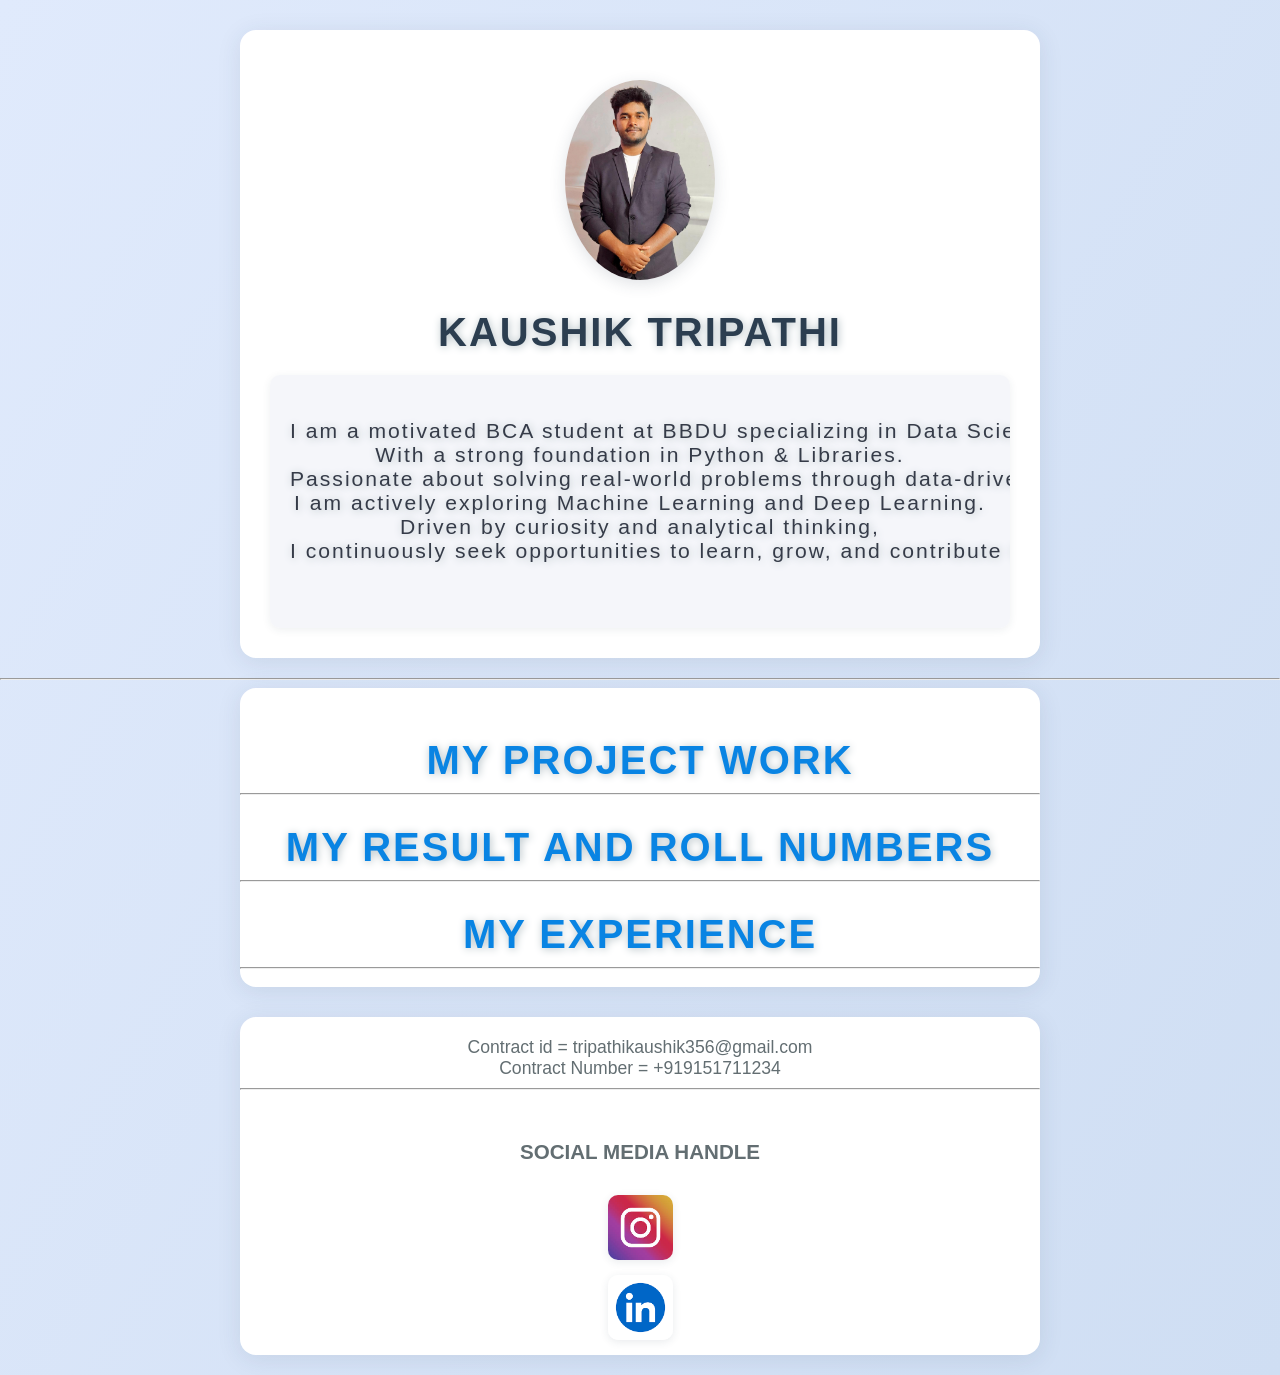
==== index.html @ 16d9e621 "added new file" ====
<!DOCTYPE html>
<html lang="en">
<head>
    <meta charset="UTF-8">
    <meta name="viewport" content="width=device-width, initial-scale=1.0">
    <title>MY PORTFOLIO PAGE</title>
    <link rel="stylesheet" href="style.css">
</head>
<body>
    <header>
    <img src="PIC/proflepic.jpg" alt="KAUSHIK PROFILE PIC" id="pic" height="150" width="200">
    <h1 id="name">KAUSHIK TRIPATHI</h1>
    <pre id="intro">
    <big>
I am a motivated BCA student at BBDU specializing in Data Science and Artificial Intelligence
With a strong foundation in Python & Libraries.
Passionate about solving real-world problems through data-driven solutions
I am actively exploring Machine Learning and Deep Learning.
Driven by curiosity and analytical thinking,
I continuously seek opportunities to learn, grow, and contribute to impactful AI and Data Science projects.
    </big>
    </pre>
    </header> 
    <hr>
<main>
    <h1 id="Project"><a href="Project.html" target="_main">MY PROJECT WORK</a></h1>
    <hr>
    <h1 id="edu"><a href="Education.html" target="_main">MY RESULT AND ROLL NUMBERS</a></h1>
    <hr>
    <h1 id="exp"><a href="Experience.html" target="_main">MY EXPERIENCE</a></h1>
    <hr>
    <!-- Removed broken link -->
</main>
    <footer>
        <section>Contract id = tripathikaushik356@gmail.com
            <a href=""></a>
            <br>
            Contract Number = +919151711234
            <hr>
            <br>
            <h3>SOCIAL MEDIA HANDLE</h3>
            <a href="https://www.instagram.com/kaushikk_tripathi/" target="_main"><img src="PIC/download.jpg" height="65" alt="Instagram Profile"></a>
            <br>
            <a href="https://www.linkedin.com/feed/?trk=guest_homepage-basic_google-one-tap-submit" target="_main"><img src="PIC/download.png" height="65" alt="linkedin Profile"></a>
        </section>
    </footer>
</body>
</html>
---- style.css ----
h1 , pre{
    text-align: center;
    color: #2c3e50;
    font-size: 2.5em;
    letter-spacing: 2px;
    margin-top: 30px;
    margin-bottom: 10px;
    text-shadow: 1px 1px 8px #b2bec3;
}
#intro{
    font-family: 'Segoe UI', Arial, Helvetica, sans-serif;
    background: #f5f6fa;
    color: #353b48;
    padding: 20px;
    border-radius: 10px;
    box-shadow: 0 2px 8px rgba(44, 62, 80, 0.08);
    margin: 20px auto;
    max-width: 700px;
}
#pic{
    display: block;
    margin-left: auto;
    margin-right: auto;
    border-radius: 50%;
    box-shadow: 0 4px 16px rgba(44, 62, 80, 0.15);
    width: 150px;
    height: 200px;
    object-fit: cover;
    margin-top: 20px;
    margin-bottom: 20px;
}

body {
    background: linear-gradient(120deg, #e0eafc 0%, #cfdef3 100%);
    min-height: 100vh;
    margin: 0;
    font-family: 'Segoe UI', Arial, Helvetica, sans-serif;
}

header {
    background: #fff;
    border-radius: 16px;
    box-shadow: 0 4px 24px rgba(44, 62, 80, 0.10);
    margin: 30px auto 20px auto;
    max-width: 800px;
    padding: 30px 0 10px 0;
}

main {
    max-width: 800px;
    margin: 0 auto;
    background: #fff;
    border-radius: 16px;
    box-shadow: 0 4px 24px rgba(44, 62, 80, 0.10);
    padding: 20px 0 10px 0;
}

a {
    color: #0984e3;
    text-decoration: none;
    transition: color 0.2s;
}
a:hover {
    color: #6c5ce7;
    text-decoration: underline;
}

button, .btn {
    background: #0984e3;
    color: #fff;
    border: none;
    border-radius: 5px;
    padding: 10px 24px;
    font-size: 1em;
    cursor: pointer;
    box-shadow: 0 2px 8px rgba(44, 62, 80, 0.10);
    transition: background 0.2s, transform 0.2s;
}
button:hover, .btn:hover {
    background: #6c5ce7;
    transform: translateY(-2px) scale(1.04);
}

pre {
    background: #f1f2f6;
    border-radius: 8px;
    padding: 16px;
    box-shadow: 0 1px 4px rgba(44, 62, 80, 0.07);
    font-size: 1.1em;
    color: #636e72;
    margin: 20px auto;
    max-width: 700px;
    overflow-x: auto;
}

footer {
    background: #fff;
    border-radius: 16px;
    box-shadow: 0 4px 24px rgba(44, 62, 80, 0.10);
    max-width: 800px;
    margin: 30px auto 20px auto;
    padding: 20px 0 10px 0;
    text-align: center;
    font-size: 1.1em;
    color: #636e72;
}

footer img {
    border-radius: 10px;
    margin: 10px 10px 0 10px;
    box-shadow: 0 2px 8px rgba(44, 62, 80, 0.10);
    transition: transform 0.2s;
}
footer img:hover {
    transform: scale(1.08) rotate(-2deg);
}
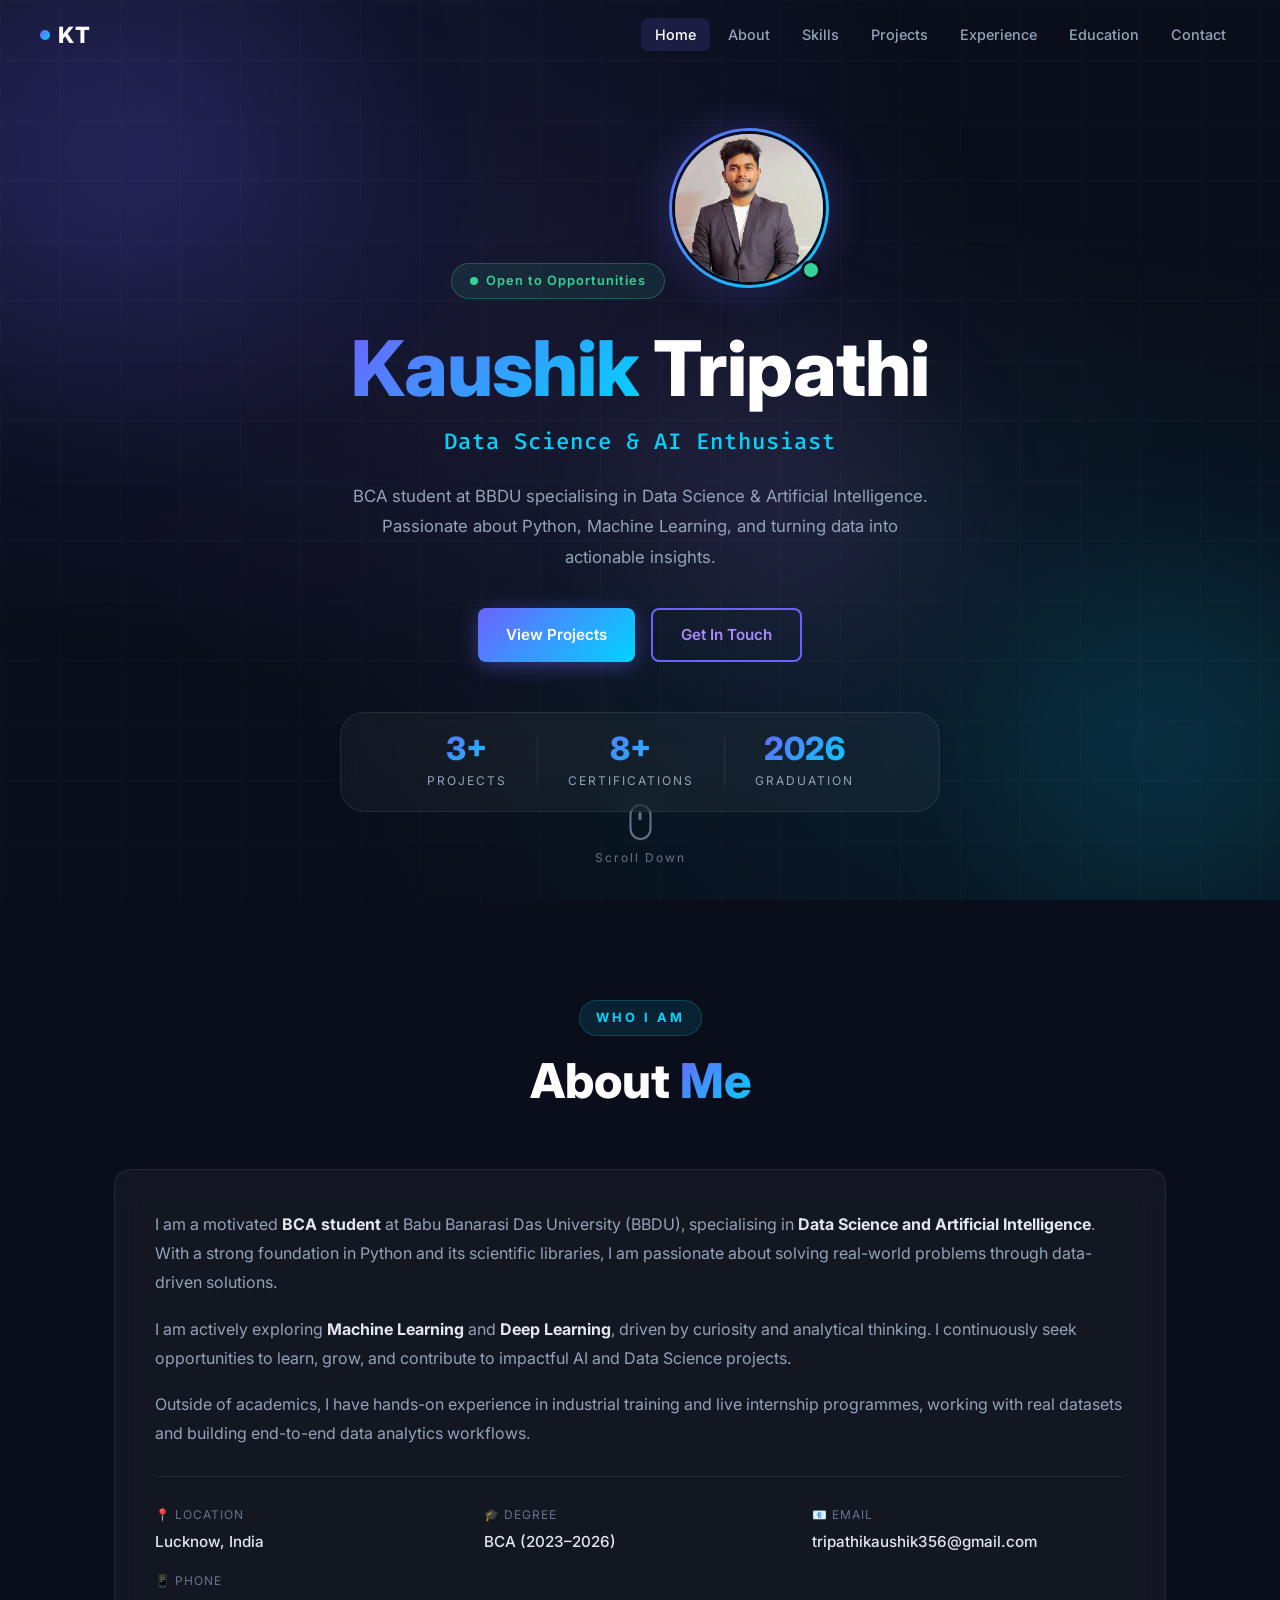
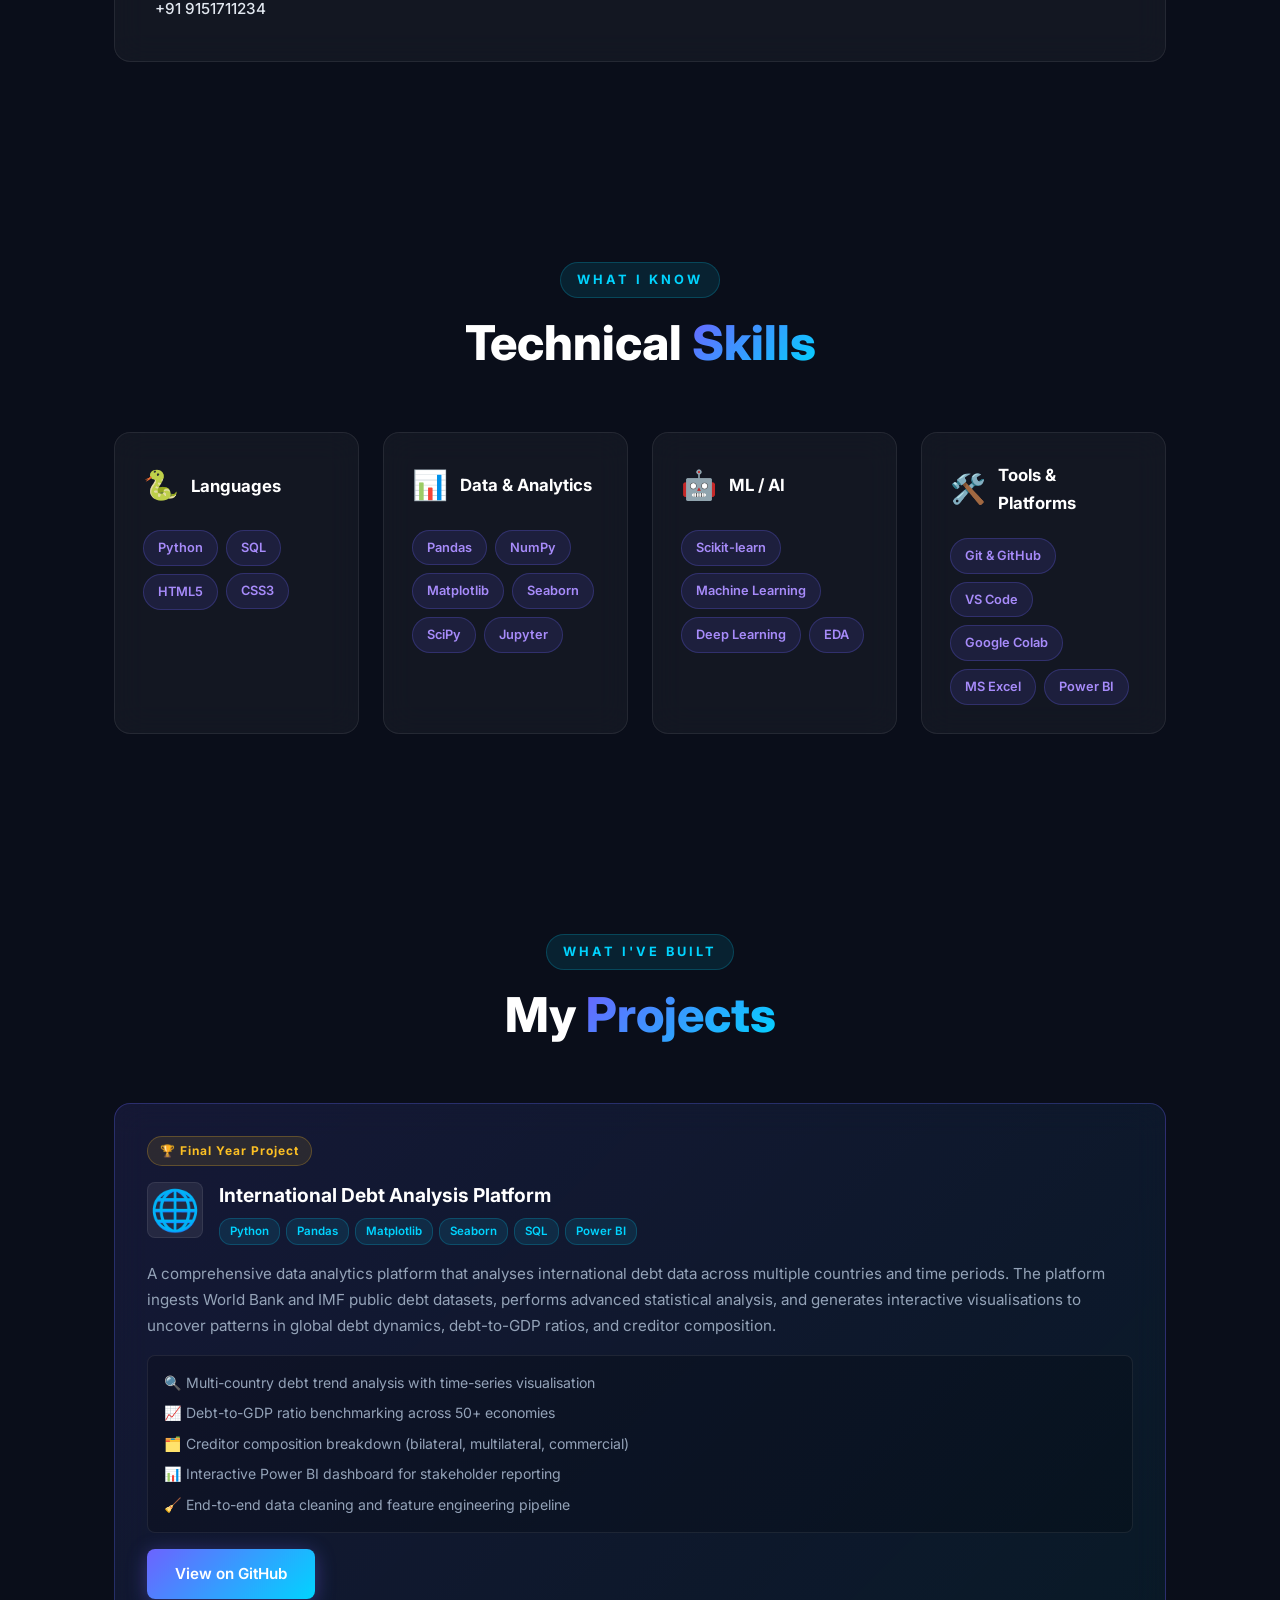
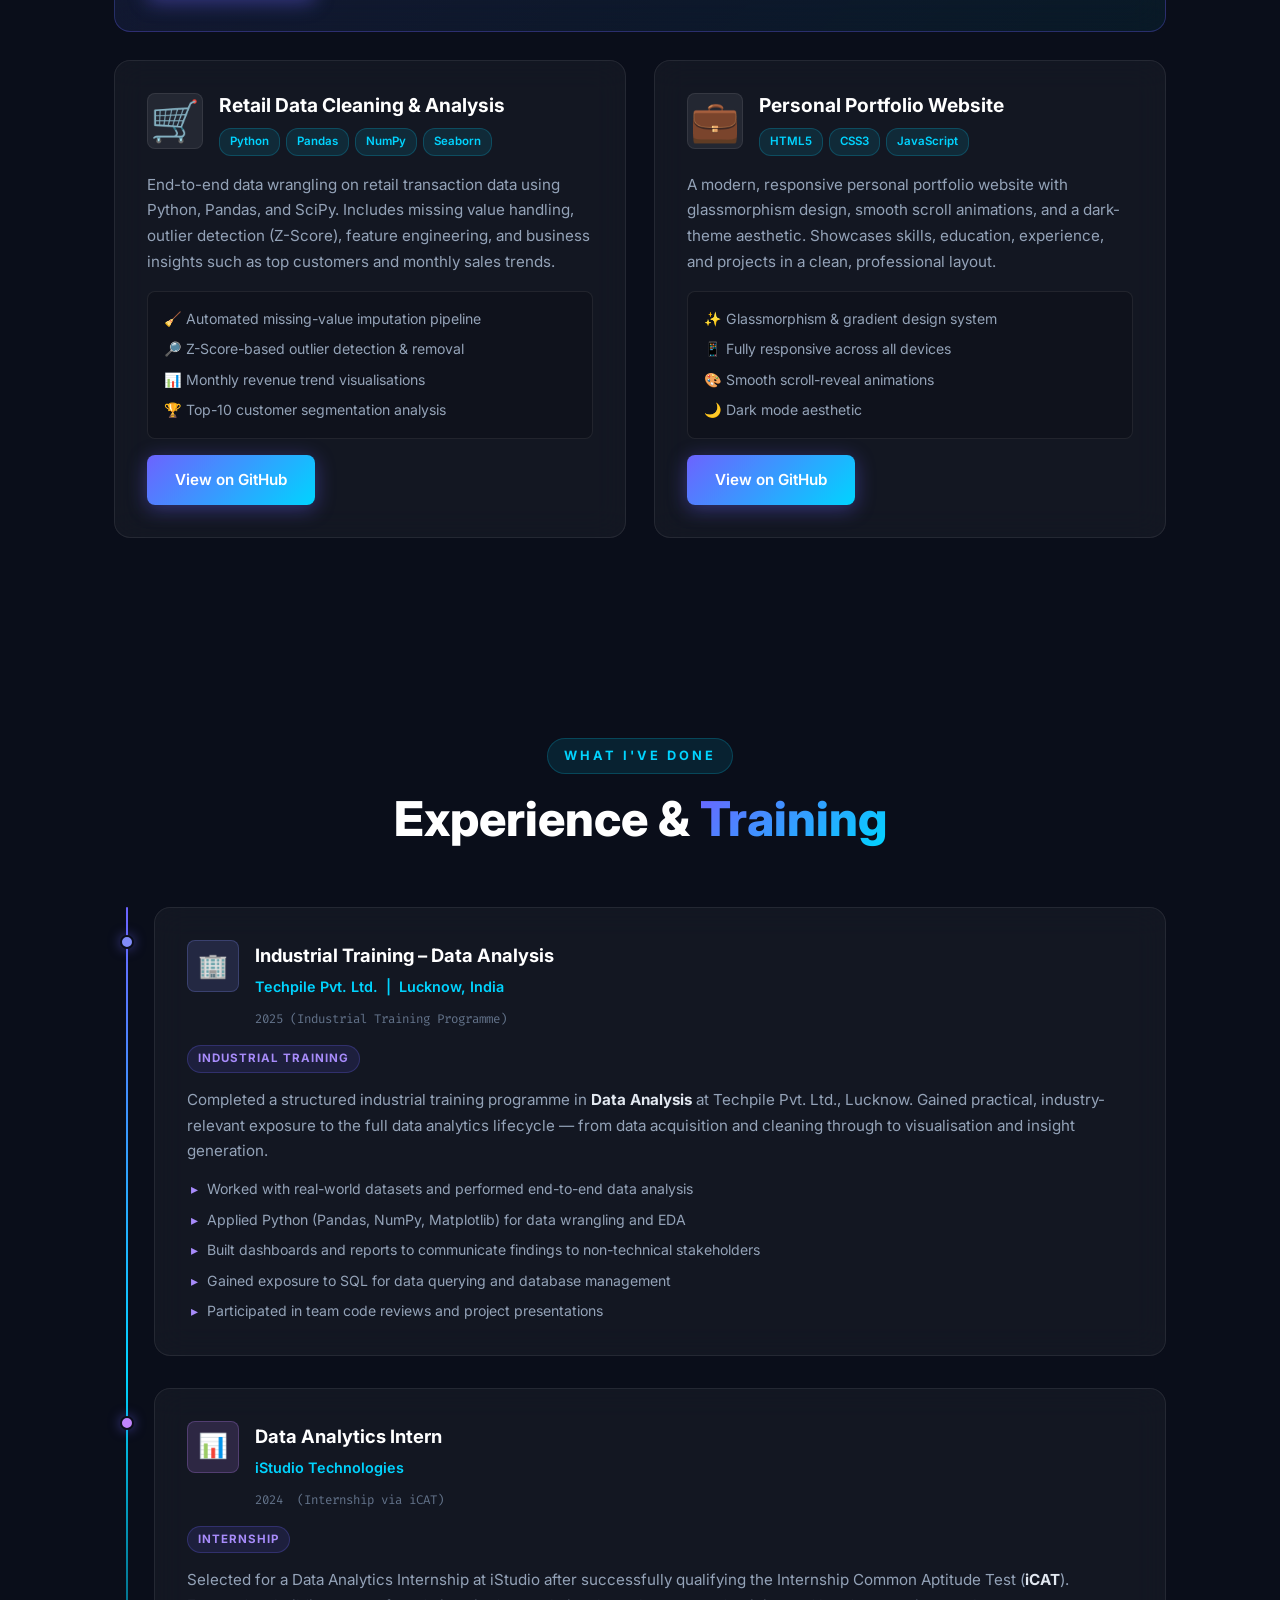
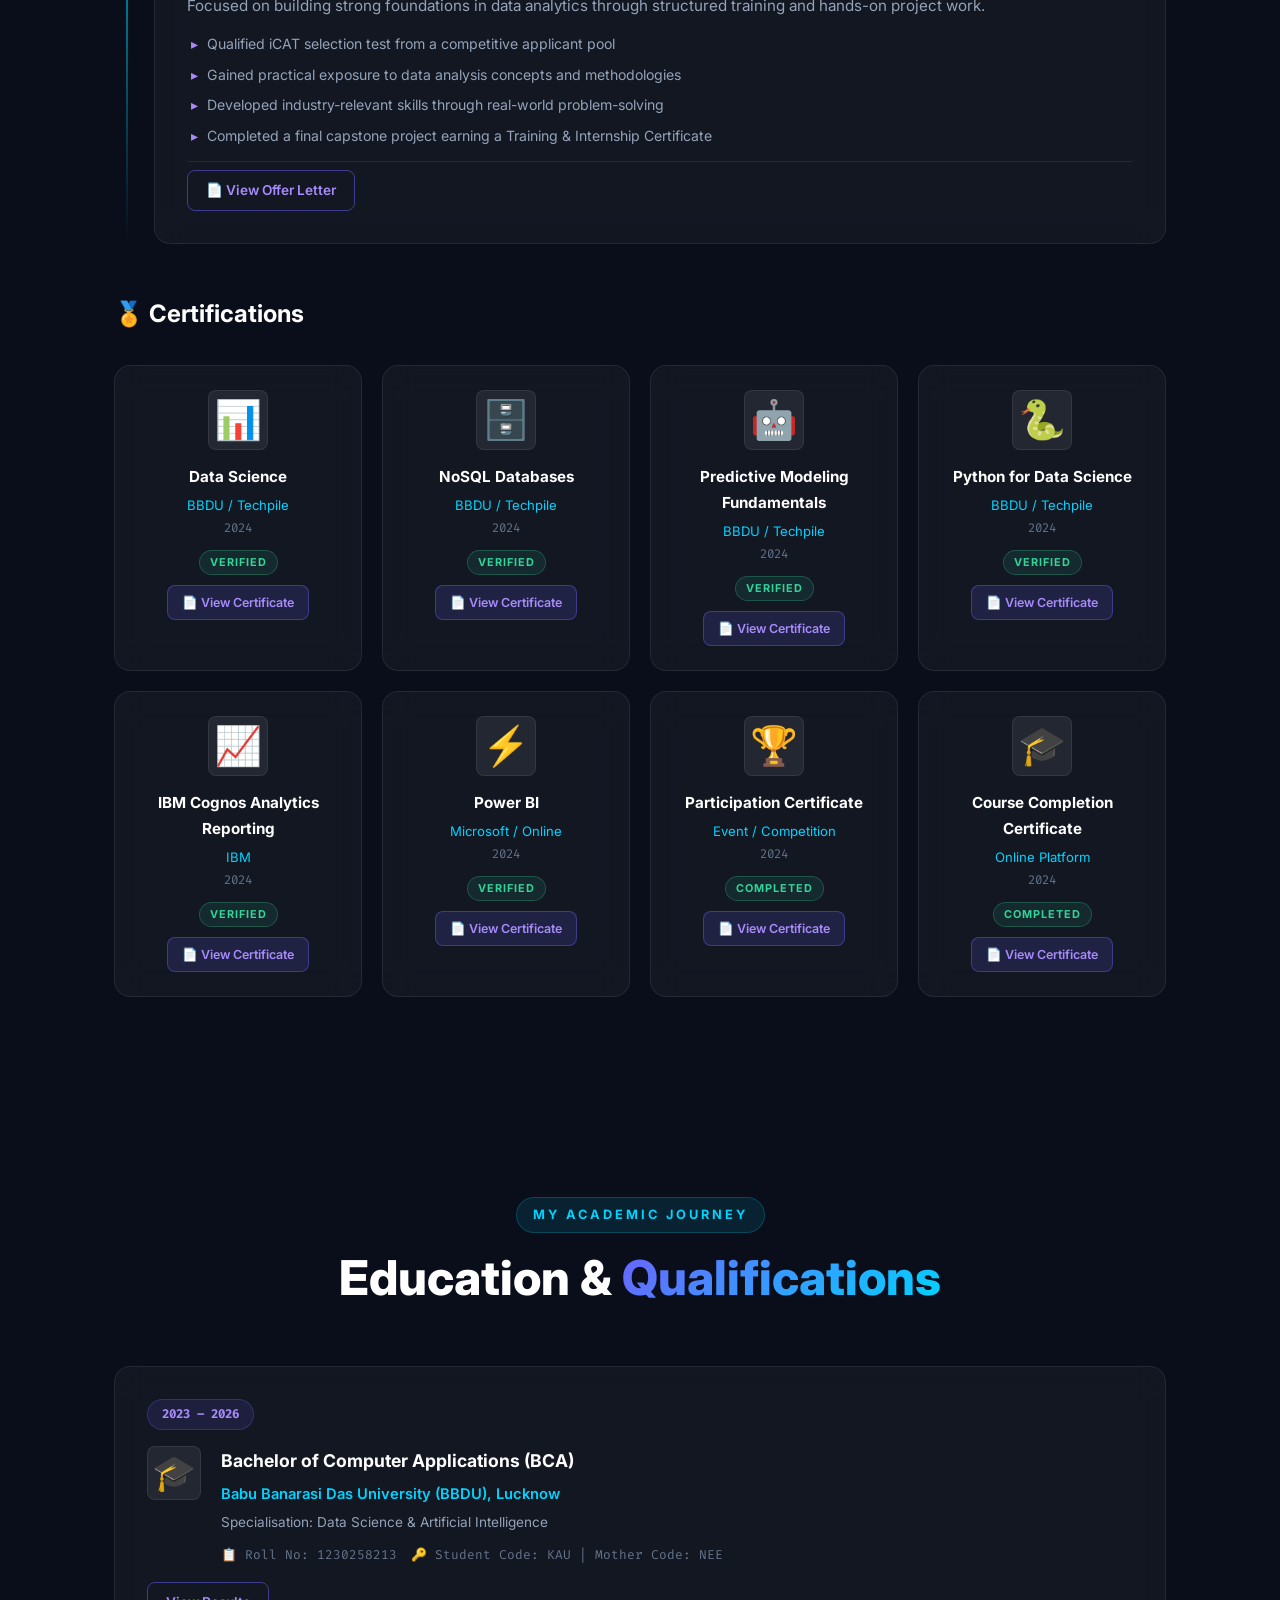
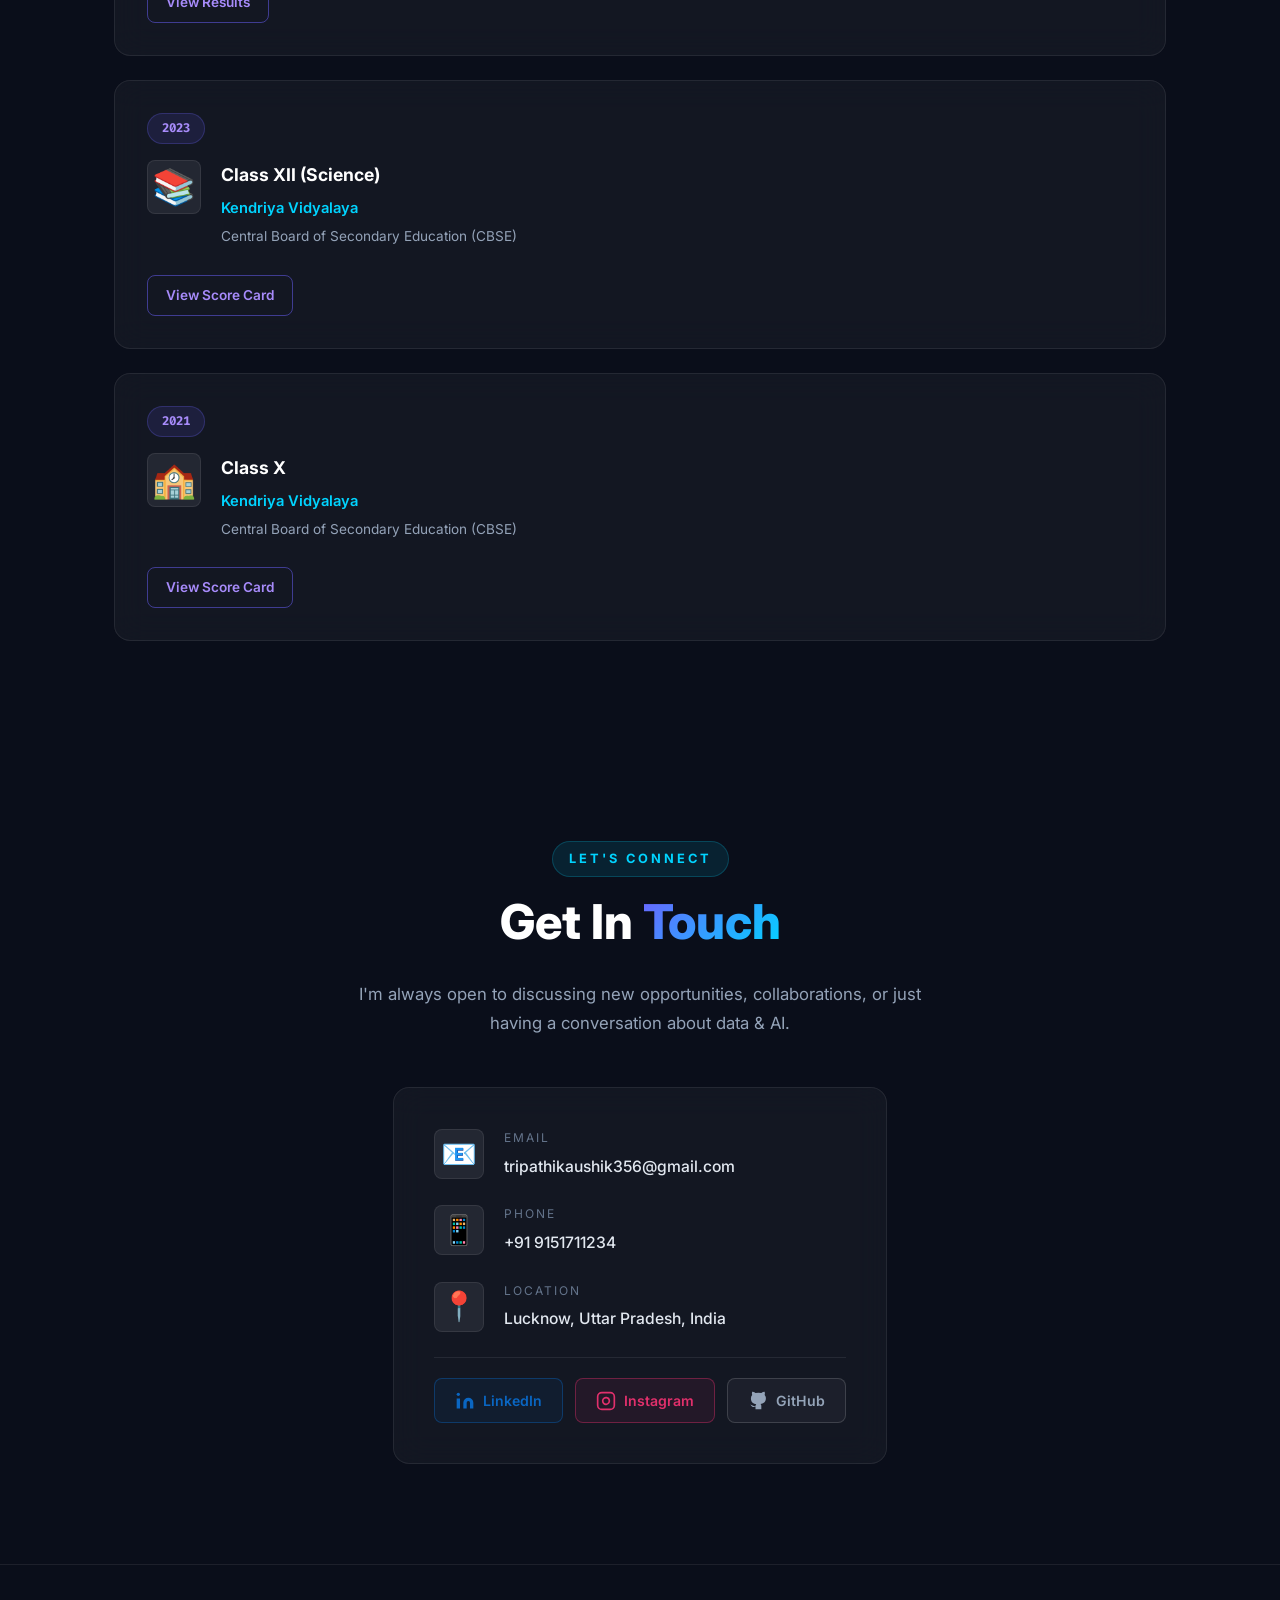
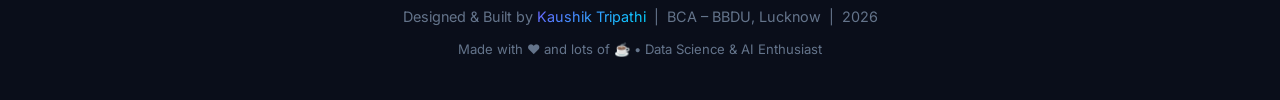
==== commit 3cec056d: "Adding certification in my portfilio" ====
--- a/index.html
+++ b/index.html
@@ -1,49 +1,704 @@
-
 <!DOCTYPE html>
 <html lang="en">
 <head>
     <meta charset="UTF-8">
     <meta name="viewport" content="width=device-width, initial-scale=1.0">
-    <title>MY PORTFOLIO PAGE</title>
+    <meta name="description" content="Kaushik Tripathi – BCA Data Science & AI student at BBDU. Portfolio showcasing projects, experience, and skills in Python, Machine Learning, and Data Analytics.">
+    <title>Kaushik Tripathi | Data Science & AI Portfolio</title>
+    <link rel="preconnect" href="https://fonts.googleapis.com">
+    <link rel="preconnect" href="https://fonts.gstatic.com" crossorigin>
+    <link href="https://fonts.googleapis.com/css2?family=Inter:wght@300;400;500;600;700;800&family=Fira+Code:wght@400;500&display=swap" rel="stylesheet">
     <link rel="stylesheet" href="style.css">
 </head>
 <body>
-    <header>
-    <img src="PIC/proflepic.jpg" alt="KAUSHIK PROFILE PIC" id="pic" height="150" width="200">
-    <h1 id="name">KAUSHIK TRIPATHI</h1>
-    <pre id="intro">
-    <big>
-I am a motivated BCA student at BBDU specializing in Data Science and Artificial Intelligence
-With a strong foundation in Python & Libraries.
-Passionate about solving real-world problems through data-driven solutions
-I am actively exploring Machine Learning and Deep Learning.
-Driven by curiosity and analytical thinking,
-I continuously seek opportunities to learn, grow, and contribute to impactful AI and Data Science projects.
-    </big>
-    </pre>
-    </header> 
-    <hr>
-<main>
-    <h1 id="Project"><a href="Project.html" target="_main">MY PROJECT WORK</a></h1>
-    <hr>
-    <h1 id="edu"><a href="Education.html" target="_main">MY RESULT AND ROLL NUMBERS</a></h1>
-    <hr>
-    <h1 id="exp"><a href="Experience.html" target="_main">MY EXPERIENCE</a></h1>
-    <hr>
-    <!-- Removed broken link -->
-</main>
-    <footer>
-        <section>Contract id = tripathikaushik356@gmail.com
-            <a href=""></a>
-            <br>
-            Contract Number = +919151711234
-            <hr>
-            <br>
-            <h3>SOCIAL MEDIA HANDLE</h3>
-            <a href="https://www.instagram.com/kaushikk_tripathi/" target="_main"><img src="PIC/download.jpg" height="65" alt="Instagram Profile"></a>
-            <br>
-            <a href="https://www.linkedin.com/feed/?trk=guest_homepage-basic_google-one-tap-submit" target="_main"><img src="PIC/download.png" height="65" alt="linkedin Profile"></a>
-        </section>
-    </footer>
+
+<!-- ===== NAVBAR ===== -->
+<nav class="navbar" id="navbar">
+    <div class="nav-brand">
+        <span class="brand-dot"></span>
+        <span>KT</span>
+    </div>
+    <ul class="nav-links" id="navLinks">
+        <li><a href="#hero" class="nav-link active" id="nav-hero">Home</a></li>
+        <li><a href="#about" class="nav-link" id="nav-about">About</a></li>
+        <li><a href="#skills" class="nav-link" id="nav-skills">Skills</a></li>
+        <li><a href="#projects" class="nav-link" id="nav-projects">Projects</a></li>
+        <li><a href="#experience" class="nav-link" id="nav-experience">Experience</a></li>
+        <li><a href="#education" class="nav-link" id="nav-education">Education</a></li>
+        <li><a href="#contact" class="nav-link" id="nav-contact">Contact</a></li>
+    </ul>
+    <button class="hamburger" id="hamburger" aria-label="Toggle menu">
+        <span></span><span></span><span></span>
+    </button>
+</nav>
+
+<!-- ===== HERO SECTION ===== -->
+<section id="hero" class="hero-section">
+    <div class="hero-bg">
+        <div class="hero-blob blob1"></div>
+        <div class="hero-blob blob2"></div>
+        <div class="hero-blob blob3"></div>
+        <div class="grid-overlay"></div>
+    </div>
+    <div class="hero-content">
+        <div class="hero-badge">
+            <span class="badge-dot"></span>
+            Open to Opportunities
+        </div>
+        <div class="hero-avatar-wrapper">
+            <div class="avatar-ring">
+                <img src="PIC/proflepic.jpg" alt="Kaushik Tripathi" class="hero-avatar" id="heroAvatar" style="object-position: center 10%;">
+            </div>
+            <div class="avatar-status"></div>
+        </div>
+        <h1 class="hero-name">
+            <span class="text-gradient">Kaushik</span> Tripathi
+        </h1>
+        <p class="hero-tagline">Data Science &amp; AI Enthusiast</p>
+        <p class="hero-desc">
+            BCA student at BBDU specialising in Data Science &amp; Artificial Intelligence.
+            Passionate about Python, Machine Learning, and turning data into actionable insights.
+        </p>
+        <div class="hero-cta">
+            <a href="#projects" class="btn btn-primary" id="heroViewProjects">View Projects</a>
+            <a href="#contact" class="btn btn-outline" id="heroContact">Get In Touch</a>
+        </div>
+        <div class="hero-stats">
+            <div class="stat-item">
+                <span class="stat-num">3+</span>
+                <span class="stat-label">Projects</span>
+            </div>
+            <div class="stat-divider"></div>
+            <div class="stat-item">
+                <span class="stat-num">8+</span>
+                <span class="stat-label">Certifications</span>
+            </div>
+            <div class="stat-divider"></div>
+            <div class="stat-item">
+                <span class="stat-num">2026</span>
+                <span class="stat-label">Graduation</span>
+            </div>
+        </div>
+    </div>
+    <div class="scroll-indicator" id="scrollIndicator">
+        <div class="scroll-mouse">
+            <div class="scroll-wheel"></div>
+        </div>
+        <span>Scroll Down</span>
+    </div>
+</section>
+
+<!-- ===== ABOUT SECTION ===== -->
+<section id="about" class="section about-section">
+    <div class="container">
+        <div class="section-header">
+            <span class="section-tag">Who I Am</span>
+            <h2 class="section-title">About <span class="text-gradient">Me</span></h2>
+        </div>
+        <div class="about-grid">
+            <div class="about-text glass-card">
+                <p>
+                    I am a motivated <strong>BCA student</strong> at Babu Banarasi Das University (BBDU),
+                    specialising in <strong>Data Science and Artificial Intelligence</strong>.
+                    With a strong foundation in Python and its scientific libraries, I am passionate
+                    about solving real-world problems through data-driven solutions.
+                </p>
+                <p>
+                    I am actively exploring <strong>Machine Learning</strong> and <strong>Deep Learning</strong>,
+                    driven by curiosity and analytical thinking. I continuously seek opportunities to learn,
+                    grow, and contribute to impactful AI and Data Science projects.
+                </p>
+                <p>
+                    Outside of academics, I have hands-on experience in industrial training and live
+                    internship programmes, working with real datasets and building end-to-end data
+                    analytics workflows.
+                </p>
+                <div class="about-info-grid">
+                    <div class="about-info-item">
+                        <span class="info-label">📍 Location</span>
+                        <span class="info-value">Lucknow, India</span>
+                    </div>
+                    <div class="about-info-item">
+                        <span class="info-label">🎓 Degree</span>
+                        <span class="info-value">BCA (2023–2026)</span>
+                    </div>
+                    <div class="about-info-item">
+                        <span class="info-label">📧 Email</span>
+                        <span class="info-value">tripathikaushik356@gmail.com</span>
+                    </div>
+                    <div class="about-info-item">
+                        <span class="info-label">📱 Phone</span>
+                        <span class="info-value">+91 9151711234</span>
+                    </div>
+                </div>
+            </div>
+        </div>
+    </div>
+</section>
+
+<!-- ===== SKILLS SECTION ===== -->
+<section id="skills" class="section skills-section">
+    <div class="container">
+        <div class="section-header">
+            <span class="section-tag">What I Know</span>
+            <h2 class="section-title">Technical <span class="text-gradient">Skills</span></h2>
+        </div>
+        <div class="skills-grid">
+            <div class="skill-category glass-card">
+                <div class="skill-cat-header">
+                    <span class="skill-cat-icon">🐍</span>
+                    <h3>Languages</h3>
+                </div>
+                <div class="skill-tags">
+                    <span class="skill-tag">Python</span>
+                    <span class="skill-tag">SQL</span>
+                    <span class="skill-tag">HTML5</span>
+                    <span class="skill-tag">CSS3</span>
+                </div>
+            </div>
+            <div class="skill-category glass-card">
+                <div class="skill-cat-header">
+                    <span class="skill-cat-icon">📊</span>
+                    <h3>Data & Analytics</h3>
+                </div>
+                <div class="skill-tags">
+                    <span class="skill-tag">Pandas</span>
+                    <span class="skill-tag">NumPy</span>
+                    <span class="skill-tag">Matplotlib</span>
+                    <span class="skill-tag">Seaborn</span>
+                    <span class="skill-tag">SciPy</span>
+                    <span class="skill-tag">Jupyter</span>
+                </div>
+            </div>
+            <div class="skill-category glass-card">
+                <div class="skill-cat-header">
+                    <span class="skill-cat-icon">🤖</span>
+                    <h3>ML / AI</h3>
+                </div>
+                <div class="skill-tags">
+                    <span class="skill-tag">Scikit-learn</span>
+                    <span class="skill-tag">Machine Learning</span>
+                    <span class="skill-tag">Deep Learning</span>
+                    <span class="skill-tag">EDA</span>
+                </div>
+            </div>
+            <div class="skill-category glass-card">
+                <div class="skill-cat-header">
+                    <span class="skill-cat-icon">🛠️</span>
+                    <h3>Tools & Platforms</h3>
+                </div>
+                <div class="skill-tags">
+                    <span class="skill-tag">Git & GitHub</span>
+                    <span class="skill-tag">VS Code</span>
+                    <span class="skill-tag">Google Colab</span>
+                    <span class="skill-tag">MS Excel</span>
+                    <span class="skill-tag">Power BI</span>
+                </div>
+            </div>
+        </div>
+    </div>
+</section>
+
+<!-- ===== PROJECTS SECTION ===== -->
+<section id="projects" class="section projects-section">
+    <div class="container">
+        <div class="section-header">
+            <span class="section-tag">What I've Built</span>
+            <h2 class="section-title">My <span class="text-gradient">Projects</span></h2>
+        </div>
+        <div class="projects-grid">
+
+            <!-- Final Year Project (Featured) -->
+            <div class="project-card featured glass-card" id="projectFinalYear">
+                <div class="project-badge">🏆 Final Year Project</div>
+                <div class="project-header">
+                    <div class="project-icon">🌐</div>
+                    <div class="project-meta">
+                        <h3>International Debt Analysis Platform</h3>
+                        <div class="project-tags">
+                            <span class="ptag">Python</span>
+                            <span class="ptag">Pandas</span>
+                            <span class="ptag">Matplotlib</span>
+                            <span class="ptag">Seaborn</span>
+                            <span class="ptag">SQL</span>
+                            <span class="ptag">Power BI</span>
+                        </div>
+                    </div>
+                </div>
+                <p class="project-desc">
+                    A comprehensive data analytics platform that analyses international debt data across
+                    multiple countries and time periods. The platform ingests World Bank and IMF public
+                    debt datasets, performs advanced statistical analysis, and generates interactive
+                    visualisations to uncover patterns in global debt dynamics, debt-to-GDP ratios,
+                    and creditor composition.
+                </p>
+                <ul class="project-highlights">
+                    <li>🔍 Multi-country debt trend analysis with time-series visualisation</li>
+                    <li>📈 Debt-to-GDP ratio benchmarking across 50+ economies</li>
+                    <li>🗂️ Creditor composition breakdown (bilateral, multilateral, commercial)</li>
+                    <li>📊 Interactive Power BI dashboard for stakeholder reporting</li>
+                    <li>🧹 End-to-end data cleaning and feature engineering pipeline</li>
+                </ul>
+                <div class="project-links">
+                    <a href="https://github.com/Kaushikkkkkk250106" target="_blank" class="btn btn-primary" id="projectFinalYearGithub">View on GitHub</a>
+                </div>
+            </div>
+
+            <!-- Project 2 -->
+            <div class="project-card glass-card" id="projectRetail">
+                <div class="project-header">
+                    <div class="project-icon">🛒</div>
+                    <div class="project-meta">
+                        <h3>Retail Data Cleaning & Analysis</h3>
+                        <div class="project-tags">
+                            <span class="ptag">Python</span>
+                            <span class="ptag">Pandas</span>
+                            <span class="ptag">NumPy</span>
+                            <span class="ptag">Seaborn</span>
+                        </div>
+                    </div>
+                </div>
+                <p class="project-desc">
+                    End-to-end data wrangling on retail transaction data using Python, Pandas, and SciPy.
+                    Includes missing value handling, outlier detection (Z-Score), feature engineering,
+                    and business insights such as top customers and monthly sales trends.
+                </p>
+                <ul class="project-highlights">
+                    <li>🧹 Automated missing-value imputation pipeline</li>
+                    <li>🔎 Z-Score-based outlier detection & removal</li>
+                    <li>📊 Monthly revenue trend visualisations</li>
+                    <li>🏆 Top-10 customer segmentation analysis</li>
+                </ul>
+                <div class="project-links">
+                    <a href="https://github.com/Kaushikkkkkk250106" target="_blank" class="btn btn-primary" id="projectRetailGithub">View on GitHub</a>
+                </div>
+            </div>
+
+            <!-- Project 3 -->
+            <div class="project-card glass-card" id="projectPortfolio">
+                <div class="project-header">
+                    <div class="project-icon">💼</div>
+                    <div class="project-meta">
+                        <h3>Personal Portfolio Website</h3>
+                        <div class="project-tags">
+                            <span class="ptag">HTML5</span>
+                            <span class="ptag">CSS3</span>
+                            <span class="ptag">JavaScript</span>
+                        </div>
+                    </div>
+                </div>
+                <p class="project-desc">
+                    A modern, responsive personal portfolio website with glassmorphism design, smooth
+                    scroll animations, and a dark-theme aesthetic. Showcases skills, education,
+                    experience, and projects in a clean, professional layout.
+                </p>
+                <ul class="project-highlights">
+                    <li>✨ Glassmorphism & gradient design system</li>
+                    <li>📱 Fully responsive across all devices</li>
+                    <li>🎨 Smooth scroll-reveal animations</li>
+                    <li>🌙 Dark mode aesthetic</li>
+                </ul>
+                <div class="project-links">
+                    <a href="https://github.com/Kaushikkkkkk250106" target="_blank" class="btn btn-primary" id="projectPortfolioGithub">View on GitHub</a>
+                </div>
+            </div>
+
+        </div>
+    </div>
+</section>
+
+<!-- ===== EXPERIENCE SECTION ===== -->
+<section id="experience" class="section experience-section">
+    <div class="container">
+        <div class="section-header">
+            <span class="section-tag">What I've Done</span>
+            <h2 class="section-title">Experience &amp; <span class="text-gradient">Training</span></h2>
+        </div>
+        <div class="timeline">
+
+            <!-- Industrial Training -->
+            <div class="timeline-item" id="expTechpile">
+                <div class="timeline-dot indigo"></div>
+                <div class="timeline-content glass-card">
+                    <div class="exp-header">
+                        <div class="exp-icon indigo-bg">🏢</div>
+                        <div>
+                            <h3>Industrial Training – Data Analysis</h3>
+                            <p class="exp-company">Techpile Pvt. Ltd. &nbsp;|&nbsp; Lucknow, India</p>
+                            <span class="exp-duration">2025 (Industrial Training Programme)</span>
+                        </div>
+                    </div>
+                    <div class="exp-badge">Industrial Training</div>
+                    <p class="exp-desc">
+                        Completed a structured industrial training programme in <strong>Data Analysis</strong>
+                        at Techpile Pvt. Ltd., Lucknow. Gained practical, industry-relevant exposure to the
+                        full data analytics lifecycle — from data acquisition and cleaning through to
+                        visualisation and insight generation.
+                    </p>
+                    <ul class="exp-points">
+                        <li>Worked with real-world datasets and performed end-to-end data analysis</li>
+                        <li>Applied Python (Pandas, NumPy, Matplotlib) for data wrangling and EDA</li>
+                        <li>Built dashboards and reports to communicate findings to non-technical stakeholders</li>
+                        <li>Gained exposure to SQL for data querying and database management</li>
+                        <li>Participated in team code reviews and project presentations</li>
+                    </ul>
+                </div>
+            </div>
+
+            <!-- iStudio Internship -->
+            <div class="timeline-item" id="expIstudio">
+                <div class="timeline-dot purple"></div>
+                <div class="timeline-content glass-card">
+                    <div class="exp-header">
+                        <div class="exp-icon purple-bg">📊</div>
+                        <div>
+                            <h3>Data Analytics Intern</h3>
+                            <p class="exp-company">iStudio Technologies</p>
+                            <span class="exp-duration">2024 &nbsp;(Internship via iCAT)</span>
+                        </div>
+                    </div>
+                    <div class="exp-badge">Internship</div>
+                    <p class="exp-desc">
+                        Selected for a Data Analytics Internship at iStudio after successfully qualifying
+                        the Internship Common Aptitude Test (<strong>iCAT</strong>). Focused on building
+                        strong foundations in data analytics through structured training and hands-on project work.
+                    </p>
+                    <ul class="exp-points">
+                        <li>Qualified iCAT selection test from a competitive applicant pool</li>
+                        <li>Gained practical exposure to data analysis concepts and methodologies</li>
+                        <li>Developed industry-relevant skills through real-world problem-solving</li>
+                        <li>Completed a final capstone project earning a Training &amp; Internship Certificate</li>
+                    </ul>
+                    <div class="exp-links">
+                        <a href="Kaushik Tripathi - Data Analytics Internship - Offer Letter.pdf" target="_blank" class="btn btn-outline-sm" id="expOfferLetter">📄 View Offer Letter</a>
+                    </div>
+                </div>
+            </div>
+
+        </div>
+
+        <!-- Certifications -->
+        <div class="section-sub-header">
+            <h3 class="sub-title">🏅 Certifications</h3>
+        </div>
+        <div class="certs-grid">
+
+            <div class="cert-card glass-card" id="certDataScience">
+                <div class="cert-icon">📊</div>
+                <div class="cert-info">
+                    <h4>Data Science</h4>
+                    <p class="cert-issuer">BBDU / Techpile</p>
+                    <p class="cert-year">2024</p>
+                    <span class="cert-badge">Verified</span>
+                    <div class="cert-actions">
+                        <a href="Certification/KAUSHIK_TRIPATHI_33_DATA_SCIENCE.pdf" target="_blank" class="btn-cert-view" id="certViewDataScience">📄 View Certificate</a>
+                    </div>
+                </div>
+            </div>
+
+            <div class="cert-card glass-card" id="certNoSQL">
+                <div class="cert-icon">🗄️</div>
+                <div class="cert-info">
+                    <h4>NoSQL Databases</h4>
+                    <p class="cert-issuer">BBDU / Techpile</p>
+                    <p class="cert-year">2024</p>
+                    <span class="cert-badge">Verified</span>
+                    <div class="cert-actions">
+                        <a href="Certification/KAUSHIK_TRIPATHI_33_NOSQL.pdf" target="_blank" class="btn-cert-view" id="certViewNoSQL">📄 View Certificate</a>
+                    </div>
+                </div>
+            </div>
+
+            <div class="cert-card glass-card" id="certPredictive">
+                <div class="cert-icon">🤖</div>
+                <div class="cert-info">
+                    <h4>Predictive Modeling Fundamentals</h4>
+                    <p class="cert-issuer">BBDU / Techpile</p>
+                    <p class="cert-year">2024</p>
+                    <span class="cert-badge">Verified</span>
+                    <div class="cert-actions">
+                        <a href="Certification/KAUSHIK_TRIPATHI_33_PREDICTIVE_MODELING_FUNDAMENTALS_1.pdf" target="_blank" class="btn-cert-view" id="certViewPredictive">📄 View Certificate</a>
+                    </div>
+                </div>
+            </div>
+
+            <div class="cert-card glass-card" id="certPython">
+                <div class="cert-icon">🐍</div>
+                <div class="cert-info">
+                    <h4>Python for Data Science</h4>
+                    <p class="cert-issuer">BBDU / Techpile</p>
+                    <p class="cert-year">2024</p>
+                    <span class="cert-badge">Verified</span>
+                    <div class="cert-actions">
+                        <a href="Certification/KAUSHIK_TRIPATHI_BCADS33_PYTHON.pdf" target="_blank" class="btn-cert-view" id="certViewPython">📄 View Certificate</a>
+                    </div>
+                </div>
+            </div>
+
+            <div class="cert-card glass-card" id="certIBMCognos">
+                <div class="cert-icon">📈</div>
+                <div class="cert-info">
+                    <h4>IBM Cognos Analytics Reporting</h4>
+                    <p class="cert-issuer">IBM</p>
+                    <p class="cert-year">2024</p>
+                    <span class="cert-badge">Verified</span>
+                    <div class="cert-actions">
+                        <a href="Certification/IBM_Cognos_Analytics_V11_1_x_Reporting_Essentials_Badge20241004-8-v9ohdh.pdf" target="_blank" class="btn-cert-view" id="certViewIBMCognos">📄 View Certificate</a>
+                    </div>
+                </div>
+            </div>
+
+            <div class="cert-card glass-card" id="certPowerBI">
+                <div class="cert-icon">⚡</div>
+                <div class="cert-info">
+                    <h4>Power BI</h4>
+                    <p class="cert-issuer">Microsoft / Online</p>
+                    <p class="cert-year">2024</p>
+                    <span class="cert-badge">Verified</span>
+                    <div class="cert-actions">
+                        <a href="Certification/powerbi.pdf" target="_blank" class="btn-cert-view" id="certViewPowerBI">📄 View Certificate</a>
+                    </div>
+                </div>
+            </div>
+
+            <div class="cert-card glass-card" id="certParticipation">
+                <div class="cert-icon">🏆</div>
+                <div class="cert-info">
+                    <h4>Participation Certificate</h4>
+                    <p class="cert-issuer">Event / Competition</p>
+                    <p class="cert-year">2024</p>
+                    <span class="cert-badge">Completed</span>
+                    <div class="cert-actions">
+                        <a href="Certification/Kaushik Tripathi - Participation Certificate.pdf" target="_blank" class="btn-cert-view" id="certViewParticipation">📄 View Certificate</a>
+                    </div>
+                </div>
+            </div>
+
+            <div class="cert-card glass-card" id="certCompletion">
+                <div class="cert-icon">🎓</div>
+                <div class="cert-info">
+                    <h4>Course Completion Certificate</h4>
+                    <p class="cert-issuer">Online Platform</p>
+                    <p class="cert-year">2024</p>
+                    <span class="cert-badge">Completed</span>
+                    <div class="cert-actions">
+                        <a href="Certification/io9DzWKe3PTsiS6GG_9PBTqmSxAf6zZTseP_698561ec4621ac38ffb3e5e6_1770363340216_completion_certificate_copy.pdf" target="_blank" class="btn-cert-view" id="certViewCompletion">📄 View Certificate</a>
+                    </div>
+                </div>
+            </div>
+
+        </div>
+    </div>
+</section>
+
+<!-- ===== EDUCATION SECTION ===== -->
+<section id="education" class="section education-section">
+    <div class="container">
+        <div class="section-header">
+            <span class="section-tag">My Academic Journey</span>
+            <h2 class="section-title">Education &amp; <span class="text-gradient">Qualifications</span></h2>
+        </div>
+        <div class="edu-timeline">
+
+            <div class="edu-card glass-card" id="eduBCA">
+                <div class="edu-year-badge">2023 – 2026</div>
+                <div class="edu-content">
+                    <div class="edu-degree-icon">🎓</div>
+                    <div>
+                        <h3>Bachelor of Computer Applications (BCA)</h3>
+                        <p class="edu-institution">Babu Banarasi Das University (BBDU), Lucknow</p>
+                        <p class="edu-spec">Specialisation: Data Science &amp; Artificial Intelligence</p>
+                        <div class="edu-details">
+                            <span>📋 Roll No: 1230258213</span>
+                            <span>🔑 Student Code: KAU | Mother Code: NEE</span>
+                        </div>
+                    </div>
+                </div>
+                <div class="edu-links">
+                    <a href="https://examcell.bbdu.ac.in/bbdu-result/" target="_blank" class="btn btn-outline-sm" id="eduBCAResult">View Results</a>
+                </div>
+            </div>
+
+            <div class="edu-card glass-card" id="eduClass12">
+                <div class="edu-year-badge">2023</div>
+                <div class="edu-content">
+                    <div class="edu-degree-icon">📚</div>
+                    <div>
+                        <h3>Class XII (Science)</h3>
+                        <p class="edu-institution">Kendriya Vidyalaya</p>
+                        <p class="edu-spec">Central Board of Secondary Education (CBSE)</p>
+                    </div>
+                </div>
+                <div class="edu-links">
+                    <a href="class 12.pdf" target="_blank" class="btn btn-outline-sm" id="edu12Score">View Score Card</a>
+                </div>
+            </div>
+
+            <div class="edu-card glass-card" id="eduClass10">
+                <div class="edu-year-badge">2021</div>
+                <div class="edu-content">
+                    <div class="edu-degree-icon">🏫</div>
+                    <div>
+                        <h3>Class X</h3>
+                        <p class="edu-institution">Kendriya Vidyalaya</p>
+                        <p class="edu-spec">Central Board of Secondary Education (CBSE)</p>
+                    </div>
+                </div>
+                <div class="edu-links">
+                    <a href="class 10.pdf" target="_blank" class="btn btn-outline-sm" id="edu10Score">View Score Card</a>
+                </div>
+            </div>
+
+        </div>
+    </div>
+</section>
+
+<!-- ===== CONTACT SECTION ===== -->
+<section id="contact" class="section contact-section">
+    <div class="container">
+        <div class="section-header">
+            <span class="section-tag">Let's Connect</span>
+            <h2 class="section-title">Get In <span class="text-gradient">Touch</span></h2>
+        </div>
+        <p class="contact-intro">
+            I'm always open to discussing new opportunities, collaborations, or just having a conversation about data &amp; AI.
+        </p>
+        <div class="contact-grid">
+            <div class="contact-info glass-card">
+                <div class="contact-item" id="contactEmail">
+                    <div class="contact-icon">📧</div>
+                    <div>
+                        <p class="contact-label">Email</p>
+                        <a href="mailto:tripathikaushik356@gmail.com" class="contact-value">tripathikaushik356@gmail.com</a>
+                    </div>
+                </div>
+                <div class="contact-item" id="contactPhone">
+                    <div class="contact-icon">📱</div>
+                    <div>
+                        <p class="contact-label">Phone</p>
+                        <a href="tel:+919151711234" class="contact-value">+91 9151711234</a>
+                    </div>
+                </div>
+                <div class="contact-item" id="contactLocation">
+                    <div class="contact-icon">📍</div>
+                    <div>
+                        <p class="contact-label">Location</p>
+                        <span class="contact-value">Lucknow, Uttar Pradesh, India</span>
+                    </div>
+                </div>
+                <div class="contact-socials">
+                    <a href="https://www.linkedin.com/feed/" target="_blank" class="social-btn linkedin" id="contactLinkedIn">
+                        <svg width="20" height="20" viewBox="0 0 24 24" fill="currentColor"><path d="M16 8a6 6 0 0 1 6 6v7h-4v-7a2 2 0 0 0-2-2 2 2 0 0 0-2 2v7h-4v-7a6 6 0 0 1 6-6zM2 9h4v12H2z"/><circle cx="4" cy="4" r="2"/></svg>
+                        LinkedIn
+                    </a>
+                    <a href="https://www.instagram.com/kaushikk_tripathi/" target="_blank" class="social-btn instagram" id="contactInstagram">
+                        <svg width="20" height="20" viewBox="0 0 24 24" fill="none" stroke="currentColor" stroke-width="2"><rect x="2" y="2" width="20" height="20" rx="5" ry="5"/><path d="M16 11.37A4 4 0 1 1 12.63 8 4 4 0 0 1 16 11.37z"/><line x1="17.5" y1="6.5" x2="17.51" y2="6.5"/></svg>
+                        Instagram
+                    </a>
+                    <a href="https://github.com/Kaushikkkkkk250106" target="_blank" class="social-btn github" id="contactGithub">
+                        <svg width="20" height="20" viewBox="0 0 24 24" fill="currentColor"><path d="M9 19c-5 1.5-5-2.5-7-3m14 6v-3.87a3.37 3.37 0 0 0-.94-2.61c3.14-.35 6.44-1.54 6.44-7A5.44 5.44 0 0 0 20 4.77 5.07 5.07 0 0 0 19.91 1S18.73.65 16 2.48a13.38 13.38 0 0 0-7 0C6.27.65 5.09 1 5.09 1A5.07 5.07 0 0 0 5 4.77a5.44 5.44 0 0 0-1.5 3.78c0 5.42 3.3 6.61 6.44 7A3.37 3.37 0 0 0 9 18.13V22"/></svg>
+                        GitHub
+                    </a>
+                </div>
+            </div>
+        </div>
+    </div>
+</section>
+
+<!-- ===== FOOTER ===== -->
+<footer class="site-footer">
+    <div class="container">
+        <p>Designed &amp; Built by <span class="text-gradient">Kaushik Tripathi</span> &nbsp;|&nbsp; BCA – BBDU, Lucknow &nbsp;|&nbsp; 2026</p>
+        <p class="footer-sub">Made with ❤️ and lots of ☕ • Data Science &amp; AI Enthusiast</p>
+    </div>
+</footer>
+
+<!-- Back to Top -->
+<button class="back-to-top" id="backToTop" aria-label="Back to top">↑</button>
+
+<script>
+// ===== NAVBAR SCROLL EFFECT =====
+const navbar = document.getElementById('navbar');
+const backToTop = document.getElementById('backToTop');
+
+window.addEventListener('scroll', () => {
+    if (window.scrollY > 80) {
+        navbar.classList.add('scrolled');
+        backToTop.classList.add('visible');
+    } else {
+        navbar.classList.remove('scrolled');
+        backToTop.classList.remove('visible');
+    }
+    highlightNav();
+});
+
+backToTop.addEventListener('click', () => {
+    window.scrollTo({ top: 0, behavior: 'smooth' });
+});
+
+// ===== HAMBURGER MENU =====
+const hamburger = document.getElementById('hamburger');
+const navLinks = document.getElementById('navLinks');
+hamburger.addEventListener('click', () => {
+    navLinks.classList.toggle('open');
+    hamburger.classList.toggle('active');
+});
+
+// Close menu on link click
+document.querySelectorAll('.nav-link').forEach(link => {
+    link.addEventListener('click', () => {
+        navLinks.classList.remove('open');
+        hamburger.classList.remove('active');
+    });
+});
+
+// ===== ACTIVE NAV HIGHLIGHT =====
+function highlightNav() {
+    const sections = ['hero','about','skills','projects','experience','education','certifications','contact'];
+    const scrollY = window.scrollY + 120;
+    sections.forEach(id => {
+        const el = document.getElementById(id);
+        const navEl = document.getElementById('nav-' + id);
+        if (!el || !navEl) return;
+        if (el.offsetTop <= scrollY && el.offsetTop + el.offsetHeight > scrollY) {
+            document.querySelectorAll('.nav-link').forEach(l => l.classList.remove('active'));
+            navEl.classList.add('active');
+        }
+    });
+}
+
+// ===== SCROLL REVEAL =====
+const observer = new IntersectionObserver((entries) => {
+    entries.forEach(entry => {
+        if (entry.isIntersecting) {
+            entry.target.classList.add('revealed');
+        }
+    });
+}, { threshold: 0.1 });
+
+document.querySelectorAll('.glass-card, .timeline-item, .edu-card, .stat-item').forEach(el => {
+    el.classList.add('reveal');
+    observer.observe(el);
+});
+
+// ===== SMOOTH SCROLL =====
+document.querySelectorAll('a[href^="#"]').forEach(anchor => {
+    anchor.addEventListener('click', function(e) {
+        e.preventDefault();
+        const target = document.querySelector(this.getAttribute('href'));
+        if (target) {
+            target.scrollIntoView({ behavior: 'smooth', block: 'start' });
+        }
+    });
+});
+
+// ===== HERO SCROLL INDICATOR FADE =====
+window.addEventListener('scroll', () => {
+    const indicator = document.getElementById('scrollIndicator');
+    if (indicator) {
+        indicator.style.opacity = Math.max(0, 1 - window.scrollY / 300);
+    }
+});
+</script>
 </body>
 </html>
--- a/style.css
+++ b/style.css
@@ -1,117 +1,1241 @@
-
-h1 , pre{
+/* ====================================================
+   KAUSHIK TRIPATHI – PORTFOLIO STYLESHEET
+   Dark Glassmorphism | Premium Design System
+   ==================================================== */
+
+/* ===== CUSTOM PROPERTIES ===== */
+:root {
+    --clr-bg:         #0a0e1a;
+    --clr-bg2:        #0f1526;
+    --clr-surface:    rgba(255,255,255,0.04);
+    --clr-surface2:   rgba(255,255,255,0.07);
+    --clr-border:     rgba(255,255,255,0.08);
+    --clr-primary:    #6c63ff;
+    --clr-primary2:   #a78bfa;
+    --clr-accent:     #00d4ff;
+    --clr-accent2:    #38bdf8;
+    --clr-indigo:     #818cf8;
+    --clr-purple:     #c084fc;
+    --clr-emerald:    #34d399;
+    --clr-text:       #e2e8f0;
+    --clr-text-muted: #94a3b8;
+    --clr-text-dim:   #64748b;
+    --clr-white:      #ffffff;
+
+    --gradient-main:  linear-gradient(135deg, #6c63ff 0%, #00d4ff 100%);
+    --gradient-card:  linear-gradient(135deg, rgba(108,99,255,0.15) 0%, rgba(0,212,255,0.08) 100%);
+    --gradient-glow:  radial-gradient(ellipse at center, rgba(108,99,255,0.3) 0%, transparent 70%);
+
+    --shadow-sm:   0 2px 8px rgba(0,0,0,0.3);
+    --shadow-md:   0 8px 32px rgba(0,0,0,0.4);
+    --shadow-lg:   0 20px 60px rgba(0,0,0,0.5);
+    --shadow-glow: 0 0 40px rgba(108,99,255,0.25);
+
+    --radius-sm:  8px;
+    --radius-md:  16px;
+    --radius-lg:  24px;
+    --radius-xl:  32px;
+
+    --nav-h: 70px;
+    --font-main: 'Inter', 'Segoe UI', sans-serif;
+    --font-mono: 'Fira Code', monospace;
+
+    --transition: all 0.3s cubic-bezier(0.4, 0, 0.2, 1);
+    --transition-slow: all 0.6s cubic-bezier(0.4, 0, 0.2, 1);
+}
+
+/* ===== RESET & BASE ===== */
+*, *::before, *::after {
+    box-sizing: border-box;
+    margin: 0;
+    padding: 0;
+}
+
+html {
+    scroll-behavior: smooth;
+    scroll-padding-top: var(--nav-h);
+}
+
+body {
+    font-family: var(--font-main);
+    background-color: var(--clr-bg);
+    color: var(--clr-text);
+    line-height: 1.7;
+    overflow-x: hidden;
+    -webkit-font-smoothing: antialiased;
+}
+
+/* Background pattern */
+body::before {
+    content: '';
+    position: fixed;
+    inset: 0;
+    background:
+        radial-gradient(ellipse at 20% 20%, rgba(108,99,255,0.12) 0%, transparent 50%),
+        radial-gradient(ellipse at 80% 80%, rgba(0,212,255,0.08) 0%, transparent 50%),
+        radial-gradient(ellipse at 50% 50%, rgba(192,132,252,0.05) 0%, transparent 60%);
+    pointer-events: none;
+    z-index: 0;
+}
+
+img { max-width: 100%; display: block; }
+
+ul { list-style: none; }
+
+a {
+    color: var(--clr-primary2);
+    text-decoration: none;
+    transition: var(--transition);
+}
+a:hover { color: var(--clr-accent); }
+
+/* ===== SCROLLBAR ===== */
+::-webkit-scrollbar { width: 6px; }
+::-webkit-scrollbar-track { background: var(--clr-bg); }
+::-webkit-scrollbar-thumb {
+    background: var(--clr-primary);
+    border-radius: 3px;
+}
+
+/* ===== UTILITIES ===== */
+.container {
+    max-width: 1100px;
+    margin: 0 auto;
+    padding: 0 24px;
+    position: relative;
+    z-index: 1;
+}
+
+.text-gradient {
+    background: var(--gradient-main);
+    -webkit-background-clip: text;
+    -webkit-text-fill-color: transparent;
+    background-clip: text;
+}
+
+.glass-card {
+    background: var(--clr-surface);
+    backdrop-filter: blur(16px);
+    -webkit-backdrop-filter: blur(16px);
+    border: 1px solid var(--clr-border);
+    border-radius: var(--radius-md);
+    transition: var(--transition);
+}
+
+.glass-card:hover {
+    background: var(--clr-surface2);
+    border-color: rgba(108,99,255,0.3);
+    transform: translateY(-4px);
+    box-shadow: var(--shadow-glow);
+}
+
+/* ===== SCROLL REVEAL ===== */
+.reveal {
+    opacity: 0;
+    transform: translateY(30px);
+    transition: opacity 0.6s ease, transform 0.6s ease;
+}
+.reveal.revealed {
+    opacity: 1;
+    transform: translateY(0);
+}
+
+/* ===== BUTTONS ===== */
+.btn {
+    display: inline-flex;
+    align-items: center;
+    gap: 8px;
+    padding: 12px 28px;
+    border-radius: var(--radius-sm);
+    font-family: var(--font-main);
+    font-size: 0.95rem;
+    font-weight: 600;
+    cursor: pointer;
+    border: none;
+    transition: var(--transition);
+    text-decoration: none;
+    position: relative;
+    overflow: hidden;
+}
+
+.btn-primary {
+    background: var(--gradient-main);
+    color: var(--clr-white);
+    box-shadow: 0 4px 20px rgba(108,99,255,0.4);
+}
+.btn-primary:hover {
+    color: var(--clr-white);
+    transform: translateY(-2px);
+    box-shadow: 0 8px 30px rgba(108,99,255,0.6);
+}
+
+.btn-outline {
+    background: transparent;
+    color: var(--clr-primary2);
+    border: 2px solid var(--clr-primary);
+}
+.btn-outline:hover {
+    background: rgba(108,99,255,0.15);
+    color: var(--clr-white);
+    border-color: var(--clr-primary2);
+    transform: translateY(-2px);
+}
+
+.btn-outline-sm {
+    display: inline-flex;
+    align-items: center;
+    padding: 8px 18px;
+    font-size: 0.85rem;
+    font-weight: 600;
+    border-radius: 8px;
+    background: transparent;
+    color: var(--clr-primary2);
+    border: 1.5px solid rgba(108,99,255,0.5);
+    transition: var(--transition);
+    cursor: pointer;
+}
+.btn-outline-sm:hover {
+    background: rgba(108,99,255,0.15);
+    color: var(--clr-white);
+    border-color: var(--clr-primary2);
+}
+
+/* ===== SECTION COMMONS ===== */
+.section {
+    padding: 100px 0;
+    position: relative;
+    z-index: 1;
+}
+
+.section-header {
     text-align: center;
-    color: #2c3e50;
-    font-size: 2.5em;
+    margin-bottom: 60px;
+}
+
+.section-tag {
+    display: inline-block;
+    font-size: 0.8rem;
+    font-weight: 700;
+    letter-spacing: 3px;
+    text-transform: uppercase;
+    color: var(--clr-accent);
+    background: rgba(0,212,255,0.1);
+    border: 1px solid rgba(0,212,255,0.2);
+    padding: 6px 16px;
+    border-radius: 20px;
+    margin-bottom: 16px;
+}
+
+.section-title {
+    font-size: clamp(2rem, 4vw, 3rem);
+    font-weight: 800;
+    color: var(--clr-white);
+    line-height: 1.2;
+}
+
+.section-sub-header {
+    margin: 50px 0 30px;
+}
+.sub-title {
+    font-size: 1.5rem;
+    font-weight: 700;
+    color: var(--clr-white);
+}
+
+/* ===== NAVBAR ===== */
+.navbar {
+    position: fixed;
+    top: 0; left: 0; right: 0;
+    z-index: 100;
+    height: var(--nav-h);
+    display: flex;
+    align-items: center;
+    justify-content: space-between;
+    padding: 0 40px;
+    transition: var(--transition);
+}
+
+.navbar.scrolled {
+    background: rgba(10,14,26,0.85);
+    backdrop-filter: blur(20px);
+    -webkit-backdrop-filter: blur(20px);
+    border-bottom: 1px solid var(--clr-border);
+    box-shadow: var(--shadow-md);
+}
+
+.nav-brand {
+    display: flex;
+    align-items: center;
+    gap: 8px;
+    font-size: 1.4rem;
+    font-weight: 800;
+    color: var(--clr-white);
+    letter-spacing: 1px;
+}
+.brand-dot {
+    width: 10px;
+    height: 10px;
+    background: var(--gradient-main);
+    border-radius: 50%;
+    animation: pulse 2s infinite;
+}
+
+.nav-links {
+    display: flex;
+    align-items: center;
+    gap: 4px;
+}
+
+.nav-link {
+    color: var(--clr-text-muted);
+    font-weight: 500;
+    font-size: 0.9rem;
+    padding: 8px 14px;
+    border-radius: 8px;
+    transition: var(--transition);
+    text-decoration: none;
+}
+.nav-link:hover,
+.nav-link.active {
+    color: var(--clr-white);
+    background: rgba(108,99,255,0.15);
+}
+
+.hamburger {
+    display: none;
+    flex-direction: column;
+    gap: 5px;
+    background: none;
+    border: none;
+    cursor: pointer;
+    padding: 4px;
+}
+.hamburger span {
+    display: block;
+    width: 24px;
+    height: 2px;
+    background: var(--clr-white);
+    border-radius: 2px;
+    transition: var(--transition);
+}
+.hamburger.active span:nth-child(1) { transform: translateY(7px) rotate(45deg); }
+.hamburger.active span:nth-child(2) { opacity: 0; }
+.hamburger.active span:nth-child(3) { transform: translateY(-7px) rotate(-45deg); }
+
+/* ===== HERO SECTION ===== */
+.hero-section {
+    min-height: 100vh;
+    display: flex;
+    flex-direction: column;
+    align-items: center;
+    justify-content: center;
+    text-align: center;
+    padding: 100px 24px 60px;
+    position: relative;
+    overflow: hidden;
+}
+
+.hero-bg {
+    position: absolute;
+    inset: 0;
+    pointer-events: none;
+    overflow: hidden;
+}
+.hero-blob {
+    position: absolute;
+    border-radius: 50%;
+    filter: blur(80px);
+    opacity: 0.4;
+    animation: float 8s ease-in-out infinite;
+}
+.blob1 {
+    width: 500px; height: 500px;
+    background: radial-gradient(circle, rgba(108,99,255,0.6), transparent);
+    top: -100px; left: -150px;
+    animation-delay: 0s;
+}
+.blob2 {
+    width: 400px; height: 400px;
+    background: radial-gradient(circle, rgba(0,212,255,0.4), transparent);
+    bottom: -50px; right: -100px;
+    animation-delay: -3s;
+}
+.blob3 {
+    width: 300px; height: 300px;
+    background: radial-gradient(circle, rgba(192,132,252,0.4), transparent);
+    top: 40%; left: 50%;
+    animation-delay: -6s;
+}
+.grid-overlay {
+    position: absolute;
+    inset: 0;
+    background-image:
+        linear-gradient(rgba(255,255,255,0.025) 1px, transparent 1px),
+        linear-gradient(90deg, rgba(255,255,255,0.025) 1px, transparent 1px);
+    background-size: 60px 60px;
+}
+
+.hero-content {
+    position: relative;
+    z-index: 2;
+    max-width: 800px;
+}
+
+.hero-badge {
+    display: inline-flex;
+    align-items: center;
+    gap: 8px;
+    background: rgba(52,211,153,0.1);
+    border: 1px solid rgba(52,211,153,0.3);
+    color: var(--clr-emerald);
+    padding: 6px 18px;
+    border-radius: 20px;
+    font-size: 0.8rem;
+    font-weight: 600;
+    letter-spacing: 1px;
+    margin-bottom: 28px;
+}
+.badge-dot {
+    width: 8px; height: 8px;
+    background: var(--clr-emerald);
+    border-radius: 50%;
+    animation: pulse 2s infinite;
+}
+
+.hero-avatar-wrapper {
+    position: relative;
+    display: inline-block;
+    margin-bottom: 28px;
+}
+.avatar-ring {
+    width: 160px;
+    height: 160px;
+    border-radius: 50%;
+    padding: 3px;
+    background: var(--gradient-main);
+    display: flex;
+    align-items: center;
+    justify-content: center;
+    margin: 0 auto;
+    box-shadow: var(--shadow-glow);
+}
+.hero-avatar {
+    width: 154px;
+    height: 154px;
+    border-radius: 50%;
+    object-fit: cover;
+    border: 3px solid var(--clr-bg);
+}
+.avatar-status {
+    position: absolute;
+    bottom: 8px; right: 8px;
+    width: 20px; height: 20px;
+    background: var(--clr-emerald);
+    border-radius: 50%;
+    border: 3px solid var(--clr-bg);
+    animation: pulse 2s infinite;
+}
+
+.hero-name {
+    font-size: clamp(2.8rem, 6vw, 5rem);
+    font-weight: 800;
+    line-height: 1.1;
+    color: var(--clr-white);
+    margin-bottom: 12px;
+    letter-spacing: -1px;
+}
+
+.hero-tagline {
+    font-size: clamp(1rem, 2.5vw, 1.4rem);
+    font-weight: 500;
+    color: var(--clr-accent);
+    margin-bottom: 20px;
+    font-family: var(--font-mono);
+    letter-spacing: 1px;
+}
+
+.hero-desc {
+    font-size: 1.05rem;
+    color: var(--clr-text-muted);
+    max-width: 600px;
+    margin: 0 auto 36px;
+    line-height: 1.8;
+}
+
+.hero-cta {
+    display: flex;
+    gap: 16px;
+    justify-content: center;
+    flex-wrap: wrap;
+    margin-bottom: 50px;
+}
+
+.hero-stats {
+    display: flex;
+    align-items: center;
+    justify-content: center;
+    gap: 0;
+    background: var(--clr-surface);
+    border: 1px solid var(--clr-border);
+    border-radius: var(--radius-lg);
+    padding: 20px 40px;
+    backdrop-filter: blur(16px);
+}
+.stat-item {
+    text-align: center;
+    padding: 0 30px;
+}
+.stat-num {
+    display: block;
+    font-size: 2rem;
+    font-weight: 800;
+    background: var(--gradient-main);
+    -webkit-background-clip: text;
+    -webkit-text-fill-color: transparent;
+    background-clip: text;
+    line-height: 1;
+}
+.stat-label {
+    font-size: 0.75rem;
+    color: var(--clr-text-muted);
+    text-transform: uppercase;
     letter-spacing: 2px;
-    margin-top: 30px;
+    margin-top: 6px;
+    display: block;
+}
+.stat-divider {
+    width: 1px;
+    height: 50px;
+    background: var(--clr-border);
+}
+
+.scroll-indicator {
+    position: absolute;
+    bottom: 32px;
+    left: 50%;
+    transform: translateX(-50%);
+    display: flex;
+    flex-direction: column;
+    align-items: center;
+    gap: 8px;
+    color: var(--clr-text-dim);
+    font-size: 0.75rem;
+    letter-spacing: 2px;
+    animation: bounce 2s infinite;
+    transition: opacity 0.3s;
+}
+.scroll-mouse {
+    width: 22px; height: 36px;
+    border: 2px solid var(--clr-text-dim);
+    border-radius: 11px;
+    display: flex;
+    justify-content: center;
+    padding-top: 6px;
+}
+.scroll-wheel {
+    width: 3px; height: 8px;
+    background: var(--clr-text-dim);
+    border-radius: 2px;
+    animation: scroll 2s infinite;
+}
+
+/* ===== ABOUT SECTION ===== */
+.about-grid {
+    display: grid;
+    gap: 30px;
+}
+
+.about-text {
+    padding: 40px;
+}
+.about-text p {
+    color: var(--clr-text-muted);
+    margin-bottom: 18px;
+    font-size: 1rem;
+    line-height: 1.8;
+}
+.about-text p strong {
+    color: var(--clr-text);
+}
+
+.about-info-grid {
+    display: grid;
+    grid-template-columns: repeat(auto-fit, minmax(240px, 1fr));
+    gap: 16px;
+    margin-top: 28px;
+    padding-top: 28px;
+    border-top: 1px solid var(--clr-border);
+}
+.about-info-item {
+    display: flex;
+    flex-direction: column;
+    gap: 4px;
+}
+.info-label {
+    font-size: 0.75rem;
+    color: var(--clr-text-dim);
+    text-transform: uppercase;
+    letter-spacing: 1px;
+}
+.info-value {
+    font-size: 0.95rem;
+    color: var(--clr-text);
+    font-weight: 500;
+}
+
+/* ===== SKILLS SECTION ===== */
+.skills-grid {
+    display: grid;
+    grid-template-columns: repeat(auto-fit, minmax(240px, 1fr));
+    gap: 24px;
+}
+
+.skill-category {
+    padding: 28px;
+}
+.skill-cat-header {
+    display: flex;
+    align-items: center;
+    gap: 12px;
+    margin-bottom: 20px;
+}
+.skill-cat-icon {
+    font-size: 1.8rem;
+}
+.skill-cat-header h3 {
+    font-size: 1.05rem;
+    font-weight: 700;
+    color: var(--clr-white);
+}
+.skill-tags {
+    display: flex;
+    flex-wrap: wrap;
+    gap: 8px;
+}
+.skill-tag {
+    padding: 6px 14px;
+    font-size: 0.8rem;
+    font-weight: 600;
+    border-radius: 20px;
+    background: rgba(108,99,255,0.12);
+    border: 1px solid rgba(108,99,255,0.25);
+    color: var(--clr-primary2);
+    transition: var(--transition);
+}
+.skill-tag:hover {
+    background: rgba(108,99,255,0.25);
+    border-color: var(--clr-primary2);
+    color: var(--clr-white);
+    transform: translateY(-2px);
+}
+
+/* ===== PROJECTS SECTION ===== */
+.projects-grid {
+    display: grid;
+    grid-template-columns: 1fr 1fr;
+    gap: 28px;
+}
+
+.project-card {
+    padding: 32px;
+    position: relative;
+    display: flex;
+    flex-direction: column;
+    gap: 16px;
+}
+.project-card.featured {
+    grid-column: 1 / -1;
+    background: linear-gradient(135deg, rgba(108,99,255,0.12) 0%, rgba(0,212,255,0.06) 100%);
+    border-color: rgba(108,99,255,0.3);
+}
+
+.project-badge {
+    display: inline-block;
+    font-size: 0.75rem;
+    font-weight: 700;
+    letter-spacing: 1px;
+    color: #fbbf24;
+    background: rgba(251,191,36,0.1);
+    border: 1px solid rgba(251,191,36,0.25);
+    padding: 4px 12px;
+    border-radius: 20px;
+    width: fit-content;
+}
+
+.project-header {
+    display: flex;
+    align-items: flex-start;
+    gap: 16px;
+}
+.project-icon {
+    font-size: 2.5rem;
+    flex-shrink: 0;
+    width: 56px;
+    height: 56px;
+    background: var(--clr-surface2);
+    border-radius: var(--radius-sm);
+    display: flex;
+    align-items: center;
+    justify-content: center;
+    border: 1px solid var(--clr-border);
+}
+.project-meta h3 {
+    font-size: 1.2rem;
+    font-weight: 700;
+    color: var(--clr-white);
     margin-bottom: 10px;
-    text-shadow: 1px 1px 8px #b2bec3;
-}
-#intro{
-    font-family: 'Segoe UI', Arial, Helvetica, sans-serif;
-    background: #f5f6fa;
-    color: #353b48;
-    padding: 20px;
-    border-radius: 10px;
-    box-shadow: 0 2px 8px rgba(44, 62, 80, 0.08);
-    margin: 20px auto;
-    max-width: 700px;
-}
-#pic{
-    display: block;
-    margin-left: auto;
-    margin-right: auto;
+    line-height: 1.3;
+}
+.project-tags {
+    display: flex;
+    flex-wrap: wrap;
+    gap: 6px;
+}
+.ptag {
+    font-size: 0.72rem;
+    font-weight: 600;
+    padding: 3px 10px;
+    border-radius: 12px;
+    background: rgba(0,212,255,0.1);
+    border: 1px solid rgba(0,212,255,0.2);
+    color: var(--clr-accent);
+}
+
+.project-desc {
+    color: var(--clr-text-muted);
+    font-size: 0.95rem;
+    line-height: 1.7;
+}
+
+.project-highlights {
+    display: flex;
+    flex-direction: column;
+    gap: 8px;
+    padding: 16px;
+    background: rgba(0,0,0,0.2);
+    border-radius: var(--radius-sm);
+    border: 1px solid var(--clr-border);
+}
+.project-highlights li {
+    font-size: 0.88rem;
+    color: var(--clr-text-muted);
+    line-height: 1.6;
+}
+
+.project-links {
+    display: flex;
+    gap: 12px;
+    flex-wrap: wrap;
+    margin-top: auto;
+}
+
+/* ===== EXPERIENCE SECTION ===== */
+.timeline {
+    position: relative;
+    padding-left: 40px;
+    display: flex;
+    flex-direction: column;
+    gap: 32px;
+}
+.timeline::before {
+    content: '';
+    position: absolute;
+    left: 12px;
+    top: 0; bottom: 0;
+    width: 2px;
+    background: linear-gradient(to bottom, var(--clr-primary), var(--clr-accent), transparent);
+    border-radius: 2px;
+}
+
+.timeline-item {
+    position: relative;
+}
+.timeline-dot {
+    position: absolute;
+    left: -34px;
+    top: 28px;
+    width: 14px;
+    height: 14px;
     border-radius: 50%;
-    box-shadow: 0 4px 16px rgba(44, 62, 80, 0.15);
-    width: 150px;
-    height: 200px;
-    object-fit: cover;
-    margin-top: 20px;
-    margin-bottom: 20px;
-}
-
-body {
-    background: linear-gradient(120deg, #e0eafc 0%, #cfdef3 100%);
-    min-height: 100vh;
-    margin: 0;
-    font-family: 'Segoe UI', Arial, Helvetica, sans-serif;
-}
-
-header {
-    background: #fff;
-    border-radius: 16px;
-    box-shadow: 0 4px 24px rgba(44, 62, 80, 0.10);
-    margin: 30px auto 20px auto;
-    max-width: 800px;
-    padding: 30px 0 10px 0;
-}
-
-main {
-    max-width: 800px;
+    border: 2px solid var(--clr-bg);
+    box-shadow: 0 0 12px rgba(108,99,255,0.5);
+}
+.timeline-dot.indigo { background: var(--clr-indigo); }
+.timeline-dot.purple { background: var(--clr-purple); }
+
+.timeline-content {
+    padding: 32px;
+    display: flex;
+    flex-direction: column;
+    gap: 14px;
+}
+
+.exp-header {
+    display: flex;
+    align-items: flex-start;
+    gap: 16px;
+}
+.exp-icon {
+    width: 52px; height: 52px;
+    border-radius: var(--radius-sm);
+    display: flex;
+    align-items: center;
+    justify-content: center;
+    font-size: 1.5rem;
+    flex-shrink: 0;
+}
+.indigo-bg { background: rgba(129,140,248,0.15); border: 1px solid rgba(129,140,248,0.25); }
+.purple-bg { background: rgba(192,132,252,0.15); border: 1px solid rgba(192,132,252,0.25); }
+
+.exp-header h3 {
+    font-size: 1.15rem;
+    font-weight: 700;
+    color: var(--clr-white);
+    margin-bottom: 4px;
+}
+.exp-company {
+    font-size: 0.9rem;
+    color: var(--clr-accent);
+    font-weight: 600;
+    margin-bottom: 4px;
+}
+.exp-duration {
+    font-size: 0.78rem;
+    color: var(--clr-text-dim);
+    font-family: var(--font-mono);
+}
+
+.exp-badge {
+    display: inline-block;
+    font-size: 0.72rem;
+    font-weight: 700;
+    letter-spacing: 1px;
+    text-transform: uppercase;
+    color: var(--clr-primary2);
+    background: rgba(108,99,255,0.12);
+    border: 1px solid rgba(108,99,255,0.25);
+    padding: 3px 10px;
+    border-radius: 20px;
+    width: fit-content;
+}
+
+.exp-desc {
+    font-size: 0.95rem;
+    color: var(--clr-text-muted);
+    line-height: 1.7;
+}
+.exp-desc strong { color: var(--clr-text); }
+
+.exp-points {
+    display: flex;
+    flex-direction: column;
+    gap: 8px;
+    padding-left: 4px;
+}
+.exp-points li {
+    font-size: 0.88rem;
+    color: var(--clr-text-muted);
+    padding-left: 16px;
+    position: relative;
+    line-height: 1.6;
+}
+.exp-points li::before {
+    content: '▸';
+    position: absolute;
+    left: 0;
+    color: var(--clr-primary2);
+}
+
+.exp-links {
+    display: flex;
+    gap: 12px;
+    flex-wrap: wrap;
+    padding-top: 8px;
+    border-top: 1px solid var(--clr-border);
+}
+
+/* ===== CERTIFICATIONS ===== */
+.certs-grid {
+    display: grid;
+    grid-template-columns: repeat(4, 1fr);
+    gap: 20px;
+}
+
+.cert-card {
+    padding: 24px;
+    display: flex;
+    flex-direction: column;
+    align-items: center;
+    text-align: center;
+    gap: 14px;
+}
+.cert-icon {
+    font-size: 2.4rem;
+    flex-shrink: 0;
+    width: 60px; height: 60px;
+    background: var(--clr-surface2);
+    border-radius: var(--radius-sm);
+    display: flex;
+    align-items: center;
+    justify-content: center;
+    border: 1px solid var(--clr-border);
+}
+.cert-info h4 {
+    font-size: 0.95rem;
+    font-weight: 700;
+    color: var(--clr-white);
+    margin-bottom: 4px;
+}
+.cert-issuer {
+    font-size: 0.82rem;
+    color: var(--clr-accent);
+    margin-bottom: 2px;
+}
+.cert-year {
+    font-size: 0.78rem;
+    color: var(--clr-text-dim);
+    font-family: var(--font-mono);
+    margin-bottom: 8px;
+}
+.cert-badge {
+    display: inline-block;
+    font-size: 0.68rem;
+    font-weight: 700;
+    letter-spacing: 1px;
+    text-transform: uppercase;
+    color: var(--clr-emerald);
+    background: rgba(52,211,153,0.1);
+    border: 1px solid rgba(52,211,153,0.25);
+    padding: 2px 10px;
+    border-radius: 20px;
+}
+
+.cert-actions {
+    margin-top: 10px;
+}
+
+.btn-cert-view {
+    display: inline-flex;
+    align-items: center;
+    gap: 6px;
+    padding: 6px 14px;
+    font-size: 0.78rem;
+    font-weight: 600;
+    border-radius: 8px;
+    background: rgba(108,99,255,0.15);
+    color: var(--clr-primary2);
+    border: 1.5px solid rgba(108,99,255,0.4);
+    transition: var(--transition);
+    text-decoration: none;
+    cursor: pointer;
+}
+.btn-cert-view:hover {
+    background: rgba(108,99,255,0.3);
+    color: var(--clr-white);
+    border-color: var(--clr-primary2);
+    transform: translateY(-2px);
+    box-shadow: 0 4px 12px rgba(108,99,255,0.3);
+}
+
+/* ===== EDUCATION SECTION ===== */
+.edu-timeline {
+    display: flex;
+    flex-direction: column;
+    gap: 24px;
+}
+
+.edu-card {
+    padding: 32px;
+    position: relative;
+    display: flex;
+    flex-direction: column;
+    gap: 16px;
+}
+
+.edu-year-badge {
+    display: inline-block;
+    font-size: 0.78rem;
+    font-weight: 700;
+    font-family: var(--font-mono);
+    color: var(--clr-primary2);
+    background: rgba(108,99,255,0.12);
+    border: 1px solid rgba(108,99,255,0.25);
+    padding: 4px 14px;
+    border-radius: 20px;
+    width: fit-content;
+}
+
+.edu-content {
+    display: flex;
+    align-items: flex-start;
+    gap: 20px;
+}
+.edu-degree-icon {
+    font-size: 2.2rem;
+    flex-shrink: 0;
+    width: 54px; height: 54px;
+    background: var(--clr-surface2);
+    border-radius: var(--radius-sm);
+    display: flex;
+    align-items: center;
+    justify-content: center;
+    border: 1px solid var(--clr-border);
+}
+.edu-content h3 {
+    font-size: 1.1rem;
+    font-weight: 700;
+    color: var(--clr-white);
+    margin-bottom: 6px;
+}
+.edu-institution {
+    font-size: 0.92rem;
+    color: var(--clr-accent);
+    font-weight: 600;
+    margin-bottom: 4px;
+}
+.edu-spec {
+    font-size: 0.85rem;
+    color: var(--clr-text-muted);
+    margin-bottom: 10px;
+}
+.edu-details {
+    display: flex;
+    flex-wrap: wrap;
+    gap: 14px;
+    font-size: 0.8rem;
+    color: var(--clr-text-dim);
+    font-family: var(--font-mono);
+}
+
+.edu-links {
+    display: flex;
+    gap: 12px;
+}
+
+/* ===== CONTACT SECTION ===== */
+.contact-intro {
+    text-align: center;
+    font-size: 1.05rem;
+    color: var(--clr-text-muted);
+    max-width: 600px;
+    margin: -30px auto 50px;
+    line-height: 1.7;
+}
+
+.contact-grid {
+    display: grid;
+    justify-content: center;
+}
+
+.contact-info {
+    max-width: 680px;
+    width: 100%;
+    padding: 40px;
+    display: flex;
+    flex-direction: column;
+    gap: 24px;
     margin: 0 auto;
-    background: #fff;
-    border-radius: 16px;
-    box-shadow: 0 4px 24px rgba(44, 62, 80, 0.10);
-    padding: 20px 0 10px 0;
-}
-
-a {
-    color: #0984e3;
-    text-decoration: none;
-    transition: color 0.2s;
-}
-a:hover {
-    color: #6c5ce7;
-    text-decoration: underline;
-}
-
-button, .btn {
-    background: #0984e3;
-    color: #fff;
+}
+
+.contact-item {
+    display: flex;
+    align-items: center;
+    gap: 20px;
+}
+.contact-icon {
+    font-size: 1.8rem;
+    width: 50px; height: 50px;
+    background: var(--clr-surface2);
+    border-radius: var(--radius-sm);
+    display: flex;
+    align-items: center;
+    justify-content: center;
+    border: 1px solid var(--clr-border);
+    flex-shrink: 0;
+}
+.contact-label {
+    font-size: 0.75rem;
+    text-transform: uppercase;
+    letter-spacing: 2px;
+    color: var(--clr-text-dim);
+    margin-bottom: 4px;
+}
+.contact-value {
+    font-size: 0.98rem;
+    color: var(--clr-text);
+    font-weight: 500;
+}
+a.contact-value:hover { color: var(--clr-accent); }
+
+.contact-socials {
+    display: flex;
+    gap: 12px;
+    flex-wrap: wrap;
+    padding-top: 20px;
+    border-top: 1px solid var(--clr-border);
+}
+.social-btn {
+    display: inline-flex;
+    align-items: center;
+    gap: 8px;
+    padding: 10px 20px;
+    border-radius: var(--radius-sm);
+    font-size: 0.88rem;
+    font-weight: 600;
+    transition: var(--transition);
+    border: 1.5px solid;
+}
+.social-btn.linkedin {
+    color: #0a66c2;
+    border-color: rgba(10,102,194,0.4);
+    background: rgba(10,102,194,0.08);
+}
+.social-btn.linkedin:hover {
+    background: rgba(10,102,194,0.2);
+    border-color: #0a66c2;
+}
+.social-btn.instagram {
+    color: #e1306c;
+    border-color: rgba(225,48,108,0.4);
+    background: rgba(225,48,108,0.08);
+}
+.social-btn.instagram:hover {
+    background: rgba(225,48,108,0.2);
+    border-color: #e1306c;
+}
+.social-btn.github {
+    color: var(--clr-text-muted);
+    border-color: rgba(255,255,255,0.15);
+    background: rgba(255,255,255,0.04);
+}
+.social-btn.github:hover {
+    background: rgba(255,255,255,0.1);
+    color: var(--clr-white);
+    border-color: rgba(255,255,255,0.3);
+}
+
+/* ===== FOOTER ===== */
+.site-footer {
+    padding: 40px 0;
+    border-top: 1px solid var(--clr-border);
+    text-align: center;
+    color: var(--clr-text-dim);
+    font-size: 0.9rem;
+    position: relative;
+    z-index: 1;
+}
+.footer-sub {
+    margin-top: 8px;
+    font-size: 0.82rem;
+}
+
+/* ===== BACK TO TOP ===== */
+.back-to-top {
+    position: fixed;
+    bottom: 32px;
+    right: 32px;
+    width: 46px; height: 46px;
+    background: var(--gradient-main);
+    color: var(--clr-white);
     border: none;
-    border-radius: 5px;
-    padding: 10px 24px;
-    font-size: 1em;
+    border-radius: 12px;
+    font-size: 1.2rem;
     cursor: pointer;
-    box-shadow: 0 2px 8px rgba(44, 62, 80, 0.10);
-    transition: background 0.2s, transform 0.2s;
-}
-button:hover, .btn:hover {
-    background: #6c5ce7;
-    transform: translateY(-2px) scale(1.04);
-}
-
-pre {
-    background: #f1f2f6;
-    border-radius: 8px;
-    padding: 16px;
-    box-shadow: 0 1px 4px rgba(44, 62, 80, 0.07);
-    font-size: 1.1em;
-    color: #636e72;
-    margin: 20px auto;
-    max-width: 700px;
-    overflow-x: auto;
-}
-
-footer {
-    background: #fff;
-    border-radius: 16px;
-    box-shadow: 0 4px 24px rgba(44, 62, 80, 0.10);
-    max-width: 800px;
-    margin: 30px auto 20px auto;
-    padding: 20px 0 10px 0;
-    text-align: center;
-    font-size: 1.1em;
-    color: #636e72;
-}
-
-footer img {
-    border-radius: 10px;
-    margin: 10px 10px 0 10px;
-    box-shadow: 0 2px 8px rgba(44, 62, 80, 0.10);
-    transition: transform 0.2s;
-}
-footer img:hover {
-    transform: scale(1.08) rotate(-2deg);
+    opacity: 0;
+    transform: translateY(20px);
+    transition: var(--transition);
+    box-shadow: 0 4px 20px rgba(108,99,255,0.5);
+    z-index: 99;
+}
+.back-to-top.visible {
+    opacity: 1;
+    transform: translateY(0);
+}
+.back-to-top:hover {
+    transform: translateY(-4px);
+    box-shadow: 0 8px 30px rgba(108,99,255,0.7);
+}
+
+/* ===== ANIMATIONS ===== */
+@keyframes float {
+    0%, 100% { transform: translateY(0) scale(1); }
+    50%        { transform: translateY(-30px) scale(1.05); }
+}
+@keyframes pulse {
+    0%, 100% { box-shadow: 0 0 0 0 rgba(108,99,255,0.6); }
+    50%        { box-shadow: 0 0 0 8px rgba(108,99,255,0); }
+}
+@keyframes bounce {
+    0%, 100% { transform: translateX(-50%) translateY(0); }
+    50%        { transform: translateX(-50%) translateY(8px); }
+}
+@keyframes scroll {
+    0%   { opacity: 1; transform: translateY(0); }
+    100% { opacity: 0; transform: translateY(12px); }
+}
+
+/* ===== RESPONSIVE ===== */
+@media (max-width: 900px) {
+    .projects-grid {
+        grid-template-columns: 1fr;
+    }
+    .project-card.featured {
+        grid-column: 1;
+    }
+}
+
+@media (max-width: 768px) {
+    .navbar { padding: 0 20px; }
+
+    .nav-links {
+        display: none;
+        position: fixed;
+        top: var(--nav-h);
+        left: 0; right: 0;
+        background: rgba(10,14,26,0.97);
+        backdrop-filter: blur(20px);
+        flex-direction: column;
+        padding: 20px;
+        gap: 8px;
+        border-bottom: 1px solid var(--clr-border);
+    }
+    .nav-links.open { display: flex; }
+    .nav-link { padding: 12px 16px; border-radius: 8px; }
+    .hamburger { display: flex; }
+
+    .hero-stats {
+        padding: 16px 20px;
+    }
+    .stat-item { padding: 0 16px; }
+    .stat-num { font-size: 1.5rem; }
+
+    .about-text { padding: 28px 20px; }
+
+    .timeline { padding-left: 28px; }
+
+    .exp-header { flex-direction: column; }
+
+    .contact-info { padding: 28px 20px; }
+
+    .section { padding: 70px 0; }
+
+    .edu-content { flex-direction: column; }
+
+    .cert-card { flex-direction: column; text-align: center; }
+
+    .hero-cta { flex-direction: column; align-items: center; }
+}
+
+@media (max-width: 1100px) {
+    .certs-grid { grid-template-columns: repeat(2, 1fr); }
+}
+
+@media (max-width: 480px) {
+    .hero-stats {
+        flex-direction: column;
+        gap: 16px;
+    }
+    .stat-divider { display: none; }
+    .skills-grid { grid-template-columns: 1fr; }
+    .certs-grid { grid-template-columns: 1fr; }
 }
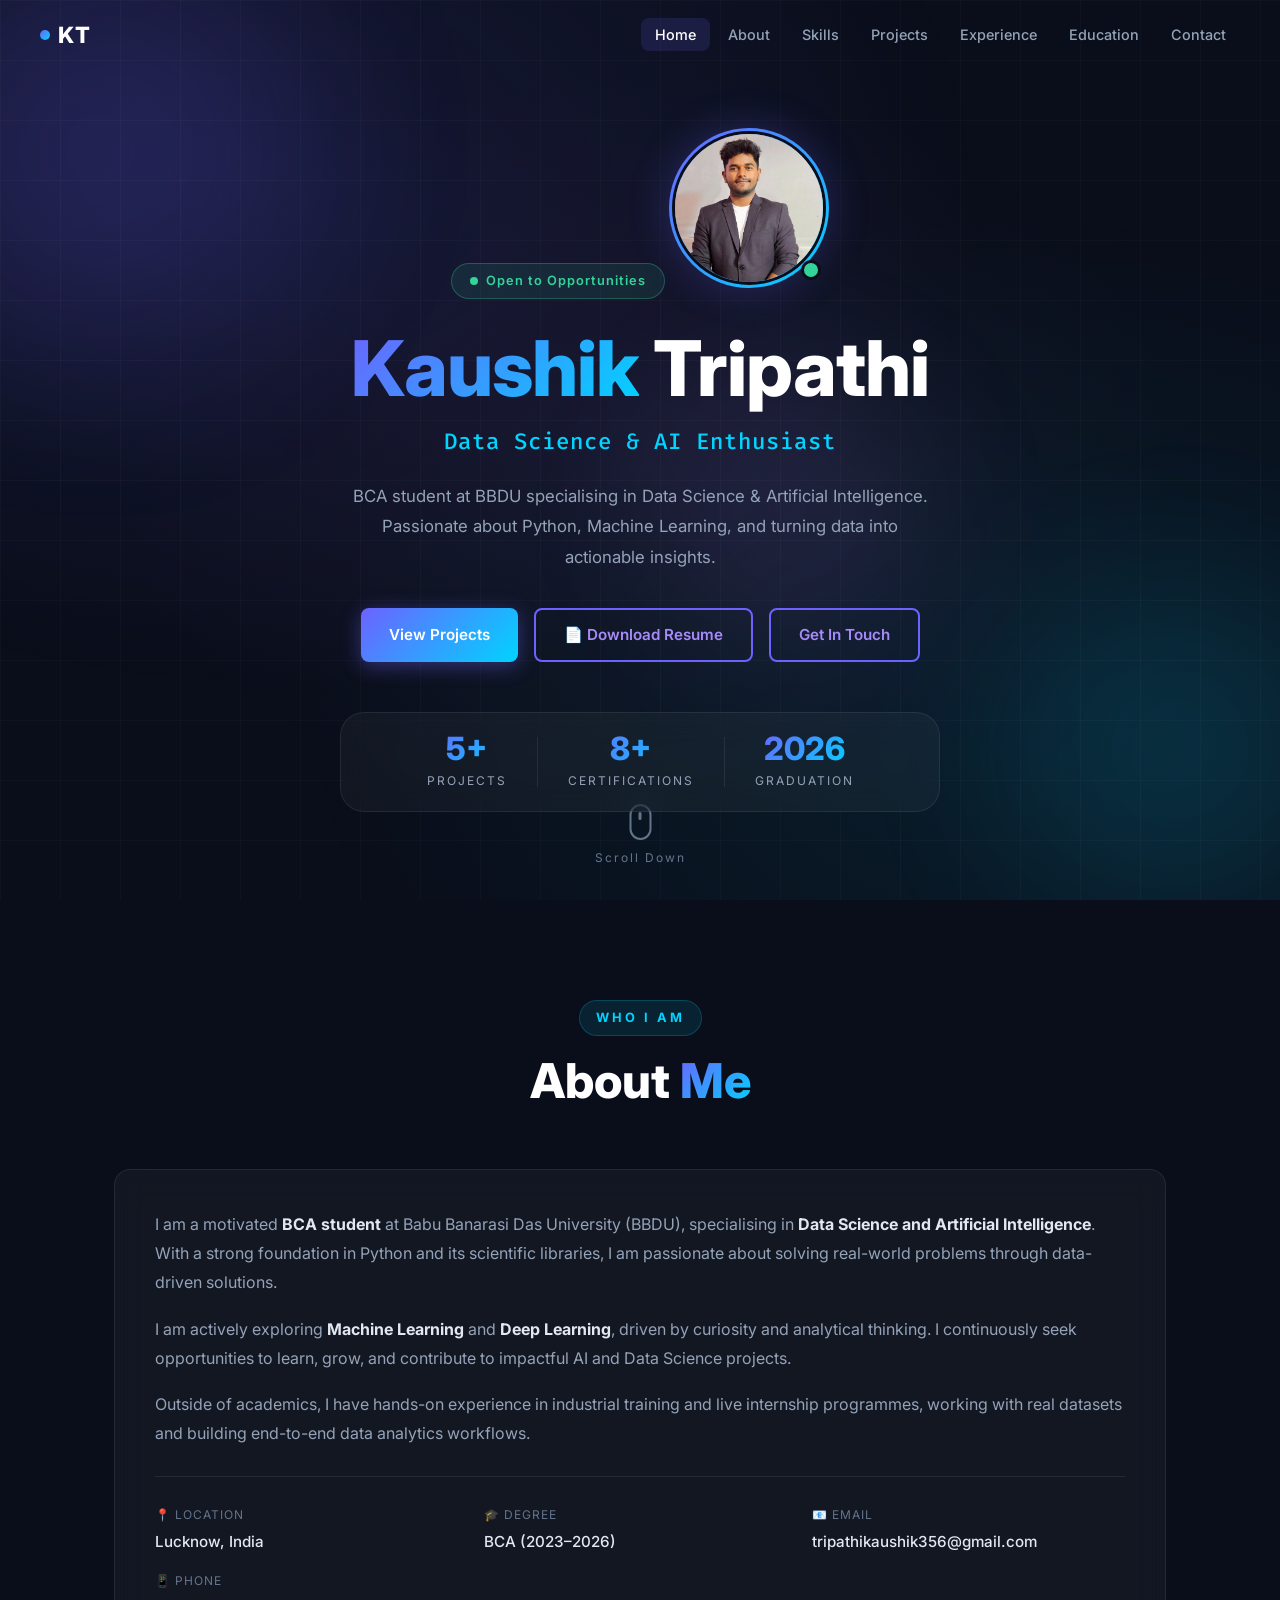
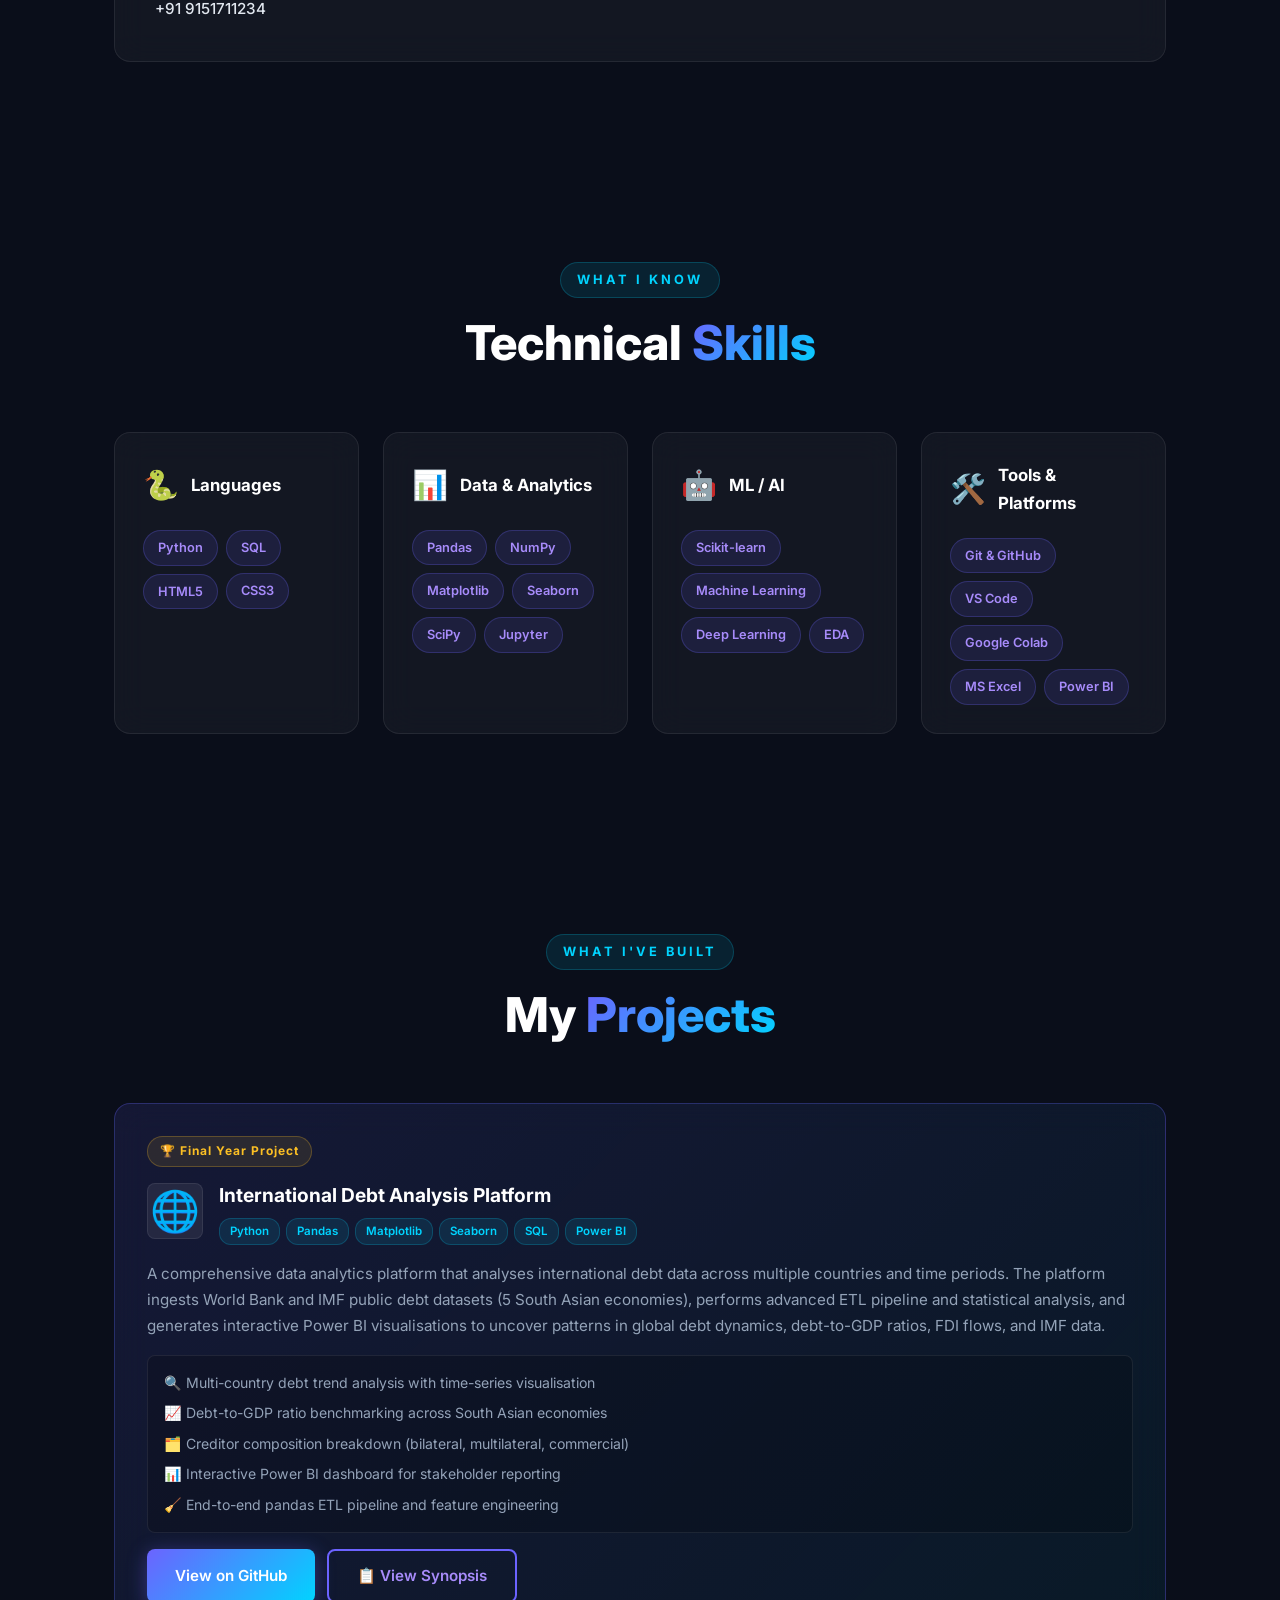
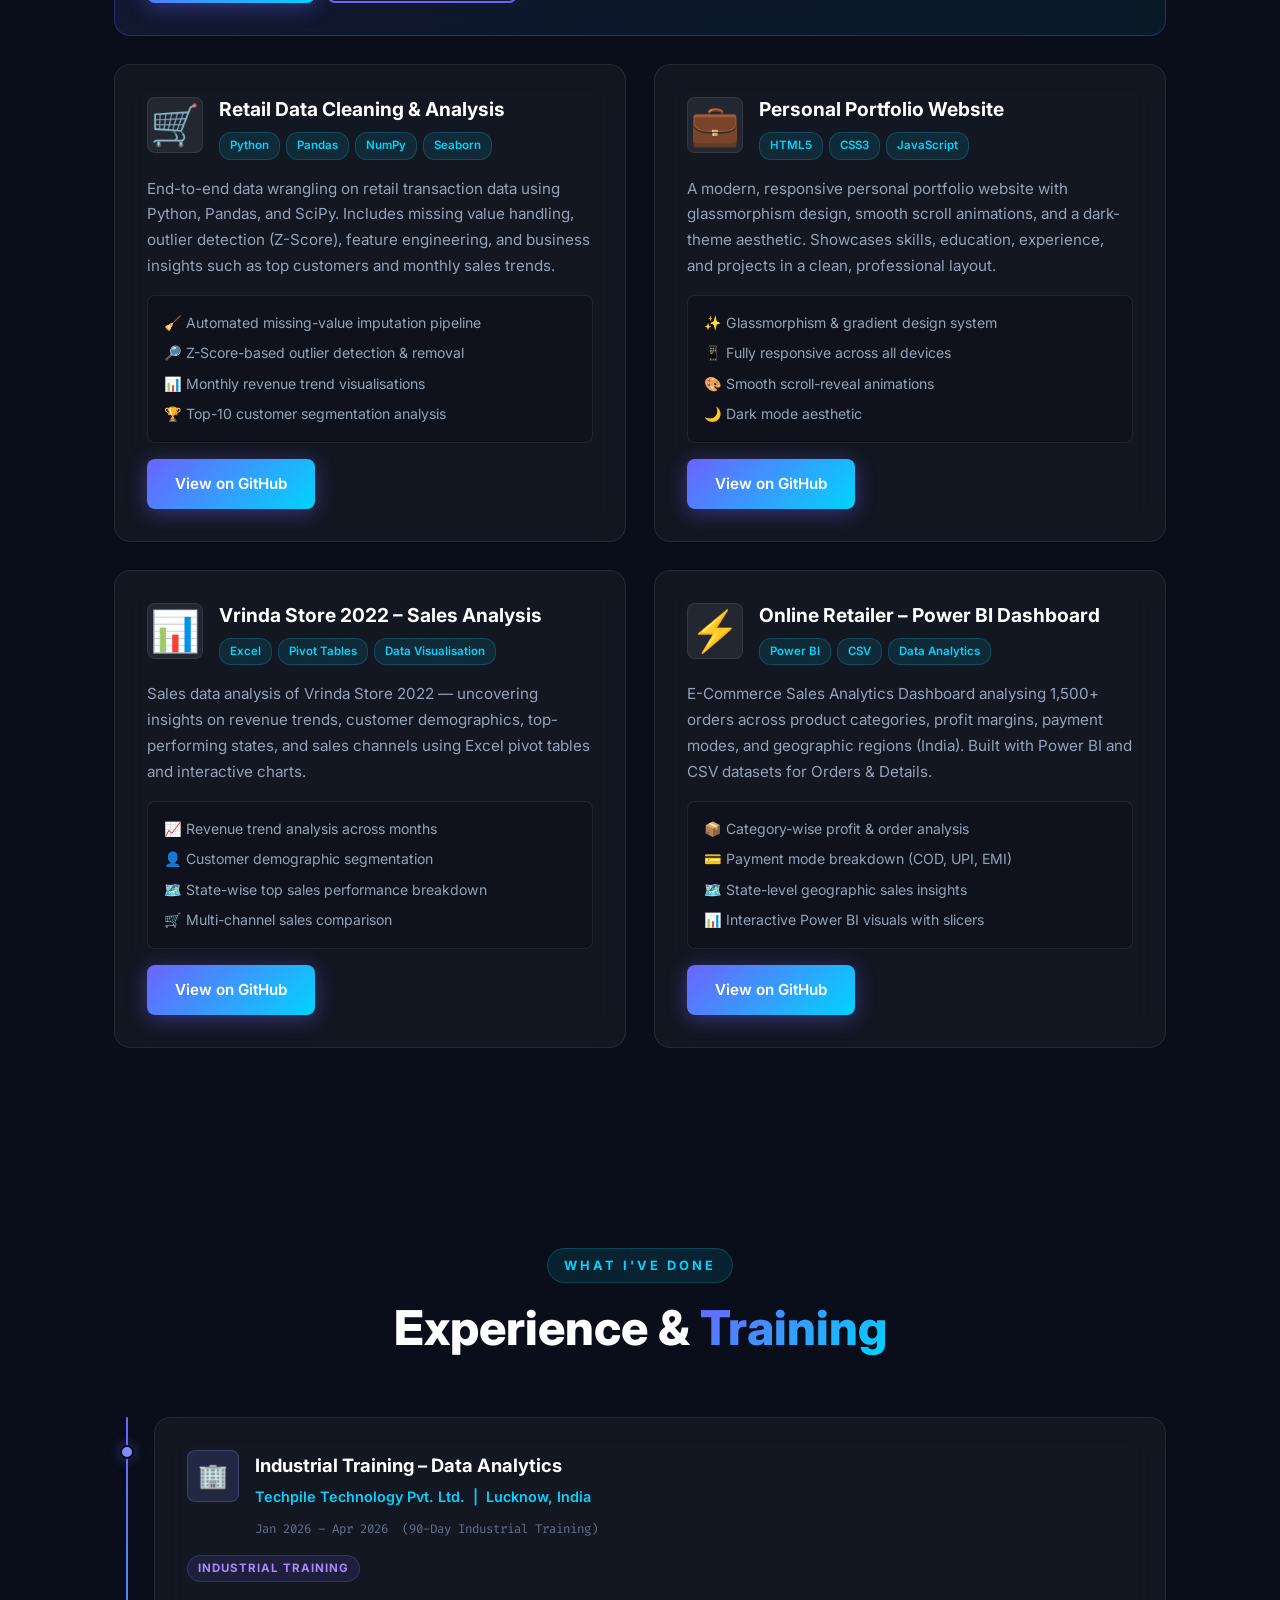
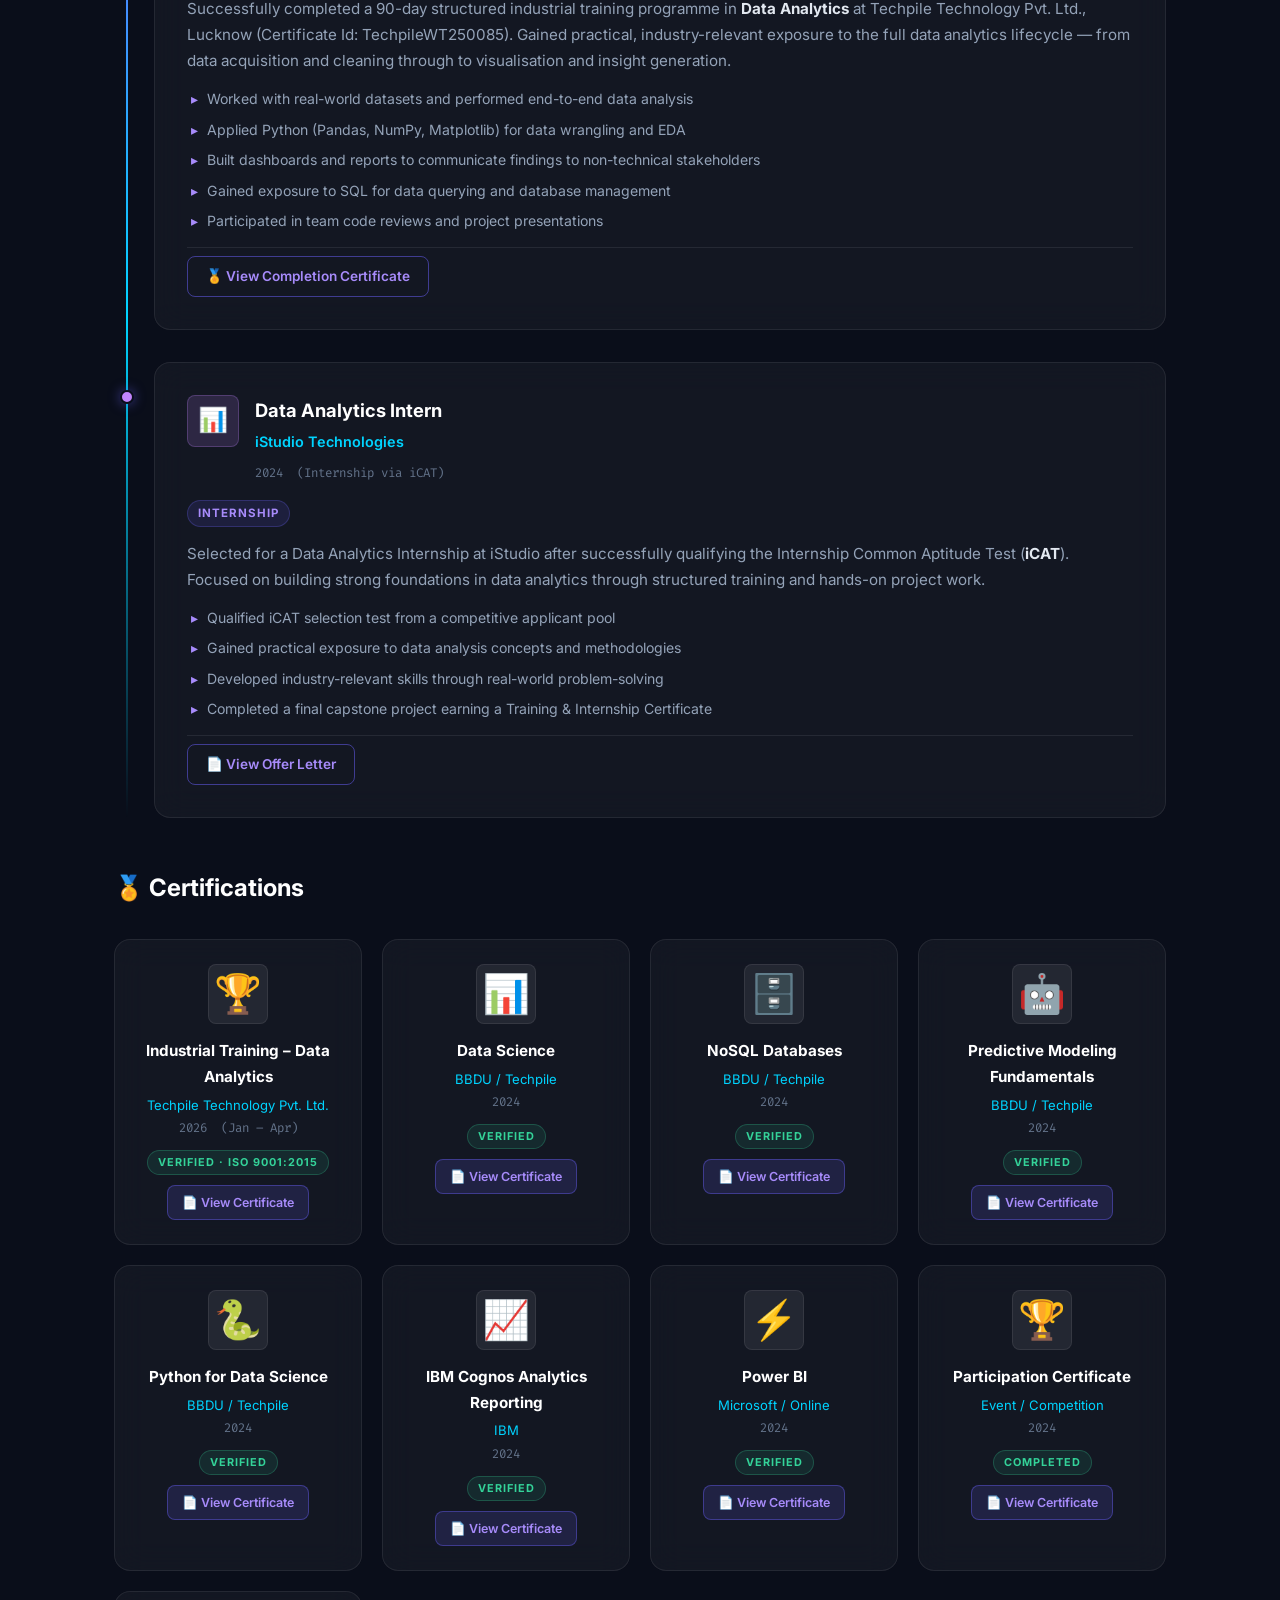
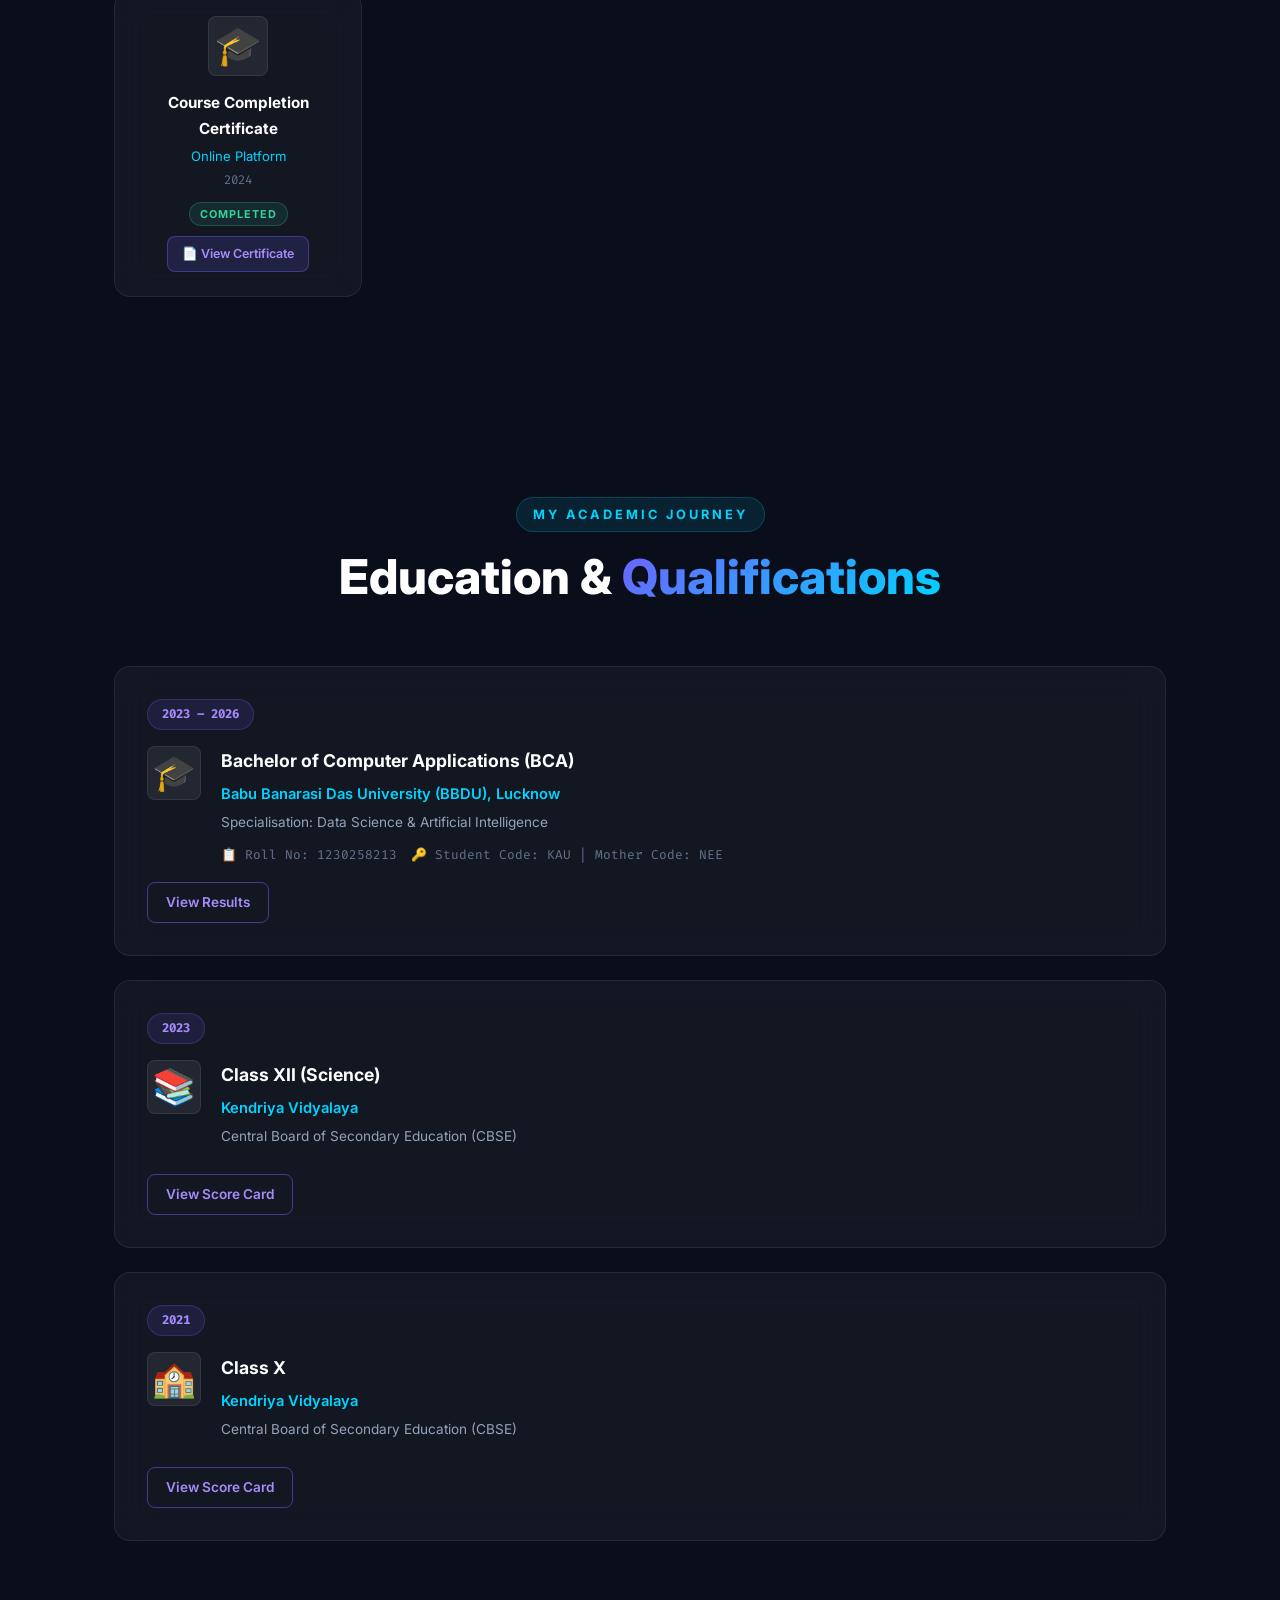
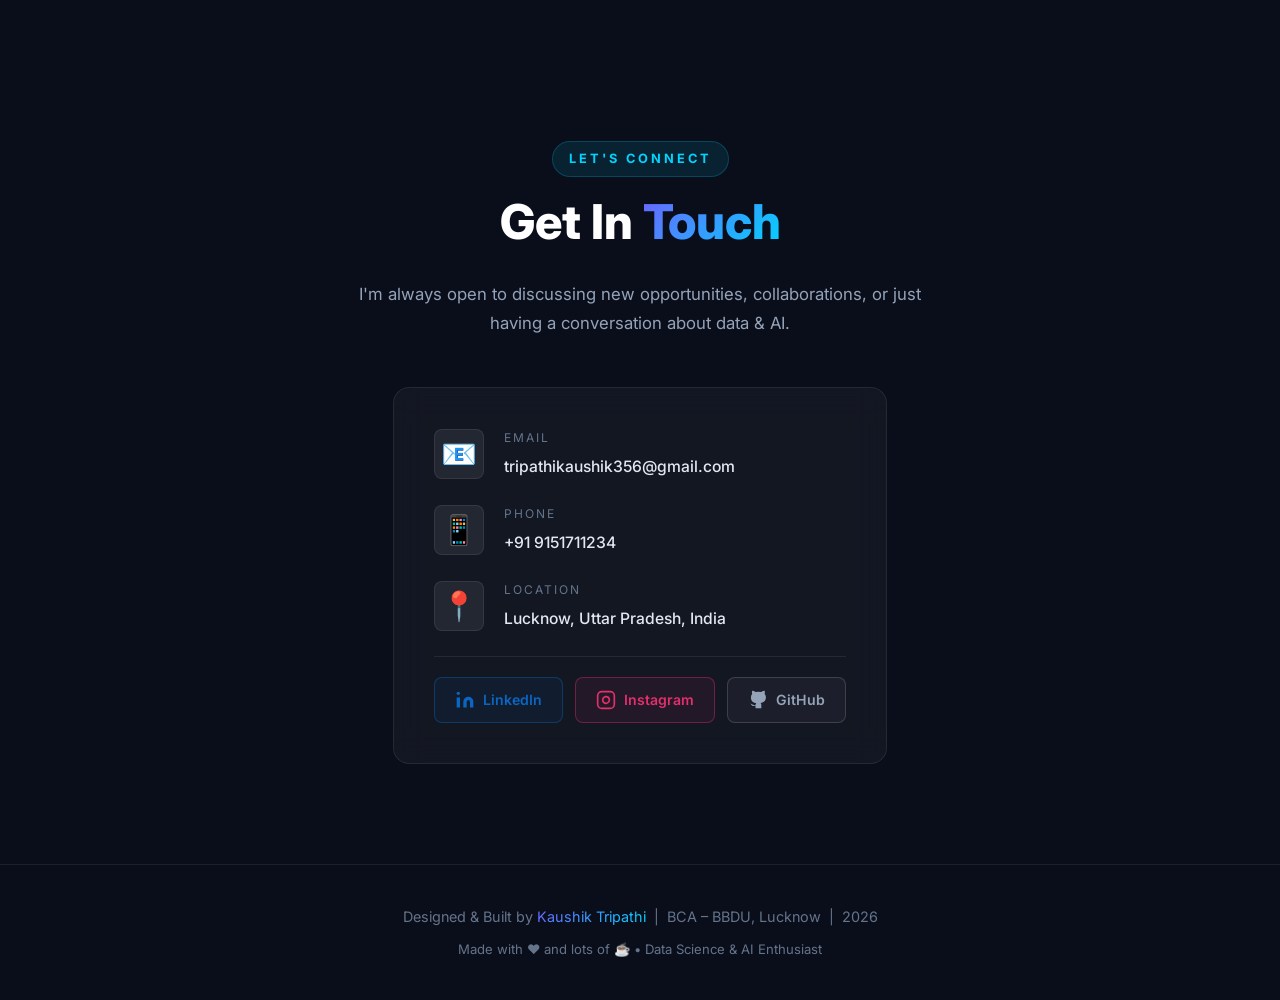
==== commit c5188e62: "feat: add 5 GitHub projects with links, synopsis, resume download, Techpile certificate - Add 2 new " ====
--- a/index.html
+++ b/index.html
@@ -61,11 +61,12 @@
         </p>
         <div class="hero-cta">
             <a href="#projects" class="btn btn-primary" id="heroViewProjects">View Projects</a>
+            <a href="Kaushik_Tripathi_Data_Analyst_Resume.docx" download class="btn btn-outline" id="heroResume">📄 Download Resume</a>
             <a href="#contact" class="btn btn-outline" id="heroContact">Get In Touch</a>
         </div>
         <div class="hero-stats">
             <div class="stat-item">
-                <span class="stat-num">3+</span>
+                <span class="stat-num">5+</span>
                 <span class="stat-label">Projects</span>
             </div>
             <div class="stat-divider"></div>
@@ -228,19 +229,20 @@
                 <p class="project-desc">
                     A comprehensive data analytics platform that analyses international debt data across
                     multiple countries and time periods. The platform ingests World Bank and IMF public
-                    debt datasets, performs advanced statistical analysis, and generates interactive
-                    visualisations to uncover patterns in global debt dynamics, debt-to-GDP ratios,
-                    and creditor composition.
+                    debt datasets (5 South Asian economies), performs advanced ETL pipeline and statistical
+                    analysis, and generates interactive Power BI visualisations to uncover patterns in
+                    global debt dynamics, debt-to-GDP ratios, FDI flows, and IMF data.
                 </p>
                 <ul class="project-highlights">
                     <li>🔍 Multi-country debt trend analysis with time-series visualisation</li>
-                    <li>📈 Debt-to-GDP ratio benchmarking across 50+ economies</li>
+                    <li>📈 Debt-to-GDP ratio benchmarking across South Asian economies</li>
                     <li>🗂️ Creditor composition breakdown (bilateral, multilateral, commercial)</li>
                     <li>📊 Interactive Power BI dashboard for stakeholder reporting</li>
-                    <li>🧹 End-to-end data cleaning and feature engineering pipeline</li>
+                    <li>🧹 End-to-end pandas ETL pipeline and feature engineering</li>
                 </ul>
                 <div class="project-links">
-                    <a href="https://github.com/Kaushikkkkkk250106" target="_blank" class="btn btn-primary" id="projectFinalYearGithub">View on GitHub</a>
+                    <a href="https://github.com/Kaushikkkkkk250106/INTERNATIONAL-DEBT-ANALYSIS-PLATFROM" target="_blank" class="btn btn-primary" id="projectFinalYearGithub">View on GitHub</a>
+                    <a href="KAUSHIK TRIPATHI SYNOPSIS - 12302598213 (1).pdf" target="_blank" class="btn btn-outline" id="projectFinalYearSynopsis">📋 View Synopsis</a>
                 </div>
             </div>
 
@@ -270,7 +272,7 @@
                     <li>🏆 Top-10 customer segmentation analysis</li>
                 </ul>
                 <div class="project-links">
-                    <a href="https://github.com/Kaushikkkkkk250106" target="_blank" class="btn btn-primary" id="projectRetailGithub">View on GitHub</a>
+                    <a href="https://github.com/Kaushikkkkkk250106/retail-data-cleaning-analysis" target="_blank" class="btn btn-primary" id="projectRetailGithub">View on GitHub</a>
                 </div>
             </div>
 
@@ -299,7 +301,66 @@
                     <li>🌙 Dark mode aesthetic</li>
                 </ul>
                 <div class="project-links">
-                    <a href="https://github.com/Kaushikkkkkk250106" target="_blank" class="btn btn-primary" id="projectPortfolioGithub">View on GitHub</a>
+                    <a href="https://github.com/Kaushikkkkkk250106/Kaushik-portfolio" target="_blank" class="btn btn-primary" id="projectPortfolioGithub">View on GitHub</a>
+                </div>
+            </div>
+
+
+            <!-- Project 4: Vrinda Store Excel -->
+            <div class="project-card glass-card" id="projectVrinda">
+                <div class="project-header">
+                    <div class="project-icon">📊</div>
+                    <div class="project-meta">
+                        <h3>Vrinda Store 2022 – Sales Analysis</h3>
+                        <div class="project-tags">
+                            <span class="ptag">Excel</span>
+                            <span class="ptag">Pivot Tables</span>
+                            <span class="ptag">Data Visualisation</span>
+                        </div>
+                    </div>
+                </div>
+                <p class="project-desc">
+                    Sales data analysis of Vrinda Store 2022 — uncovering insights on revenue trends,
+                    customer demographics, top-performing states, and sales channels using Excel
+                    pivot tables and interactive charts.
+                </p>
+                <ul class="project-highlights">
+                    <li>📈 Revenue trend analysis across months</li>
+                    <li>👤 Customer demographic segmentation</li>
+                    <li>🗺️ State-wise top sales performance breakdown</li>
+                    <li>🛒 Multi-channel sales comparison</li>
+                </ul>
+                <div class="project-links">
+                    <a href="https://github.com/Kaushikkkkkk250106/Vrinda-Store-2022-Excel" target="_blank" class="btn btn-primary" id="projectVrindaGithub">View on GitHub</a>
+                </div>
+            </div>
+
+            <!-- Project 5: Online Retailer Power BI Dashboard -->
+            <div class="project-card glass-card" id="projectOnlineRetailer">
+                <div class="project-header">
+                    <div class="project-icon">⚡</div>
+                    <div class="project-meta">
+                        <h3>Online Retailer – Power BI Dashboard</h3>
+                        <div class="project-tags">
+                            <span class="ptag">Power BI</span>
+                            <span class="ptag">CSV</span>
+                            <span class="ptag">Data Analytics</span>
+                        </div>
+                    </div>
+                </div>
+                <p class="project-desc">
+                    E-Commerce Sales Analytics Dashboard analysing 1,500+ orders across product
+                    categories, profit margins, payment modes, and geographic regions (India).
+                    Built with Power BI and CSV datasets for Orders &amp; Details.
+                </p>
+                <ul class="project-highlights">
+                    <li>📦 Category-wise profit &amp; order analysis</li>
+                    <li>💳 Payment mode breakdown (COD, UPI, EMI)</li>
+                    <li>🗺️ State-level geographic sales insights</li>
+                    <li>📊 Interactive Power BI visuals with slicers</li>
+                </ul>
+                <div class="project-links">
+                    <a href="https://github.com/Kaushikkkkkk250106/Online-Retailer-Dashboard" target="_blank" class="btn btn-primary" id="projectOnlineRetailerGithub">View on GitHub</a>
                 </div>
             </div>
 
@@ -323,17 +384,18 @@
                     <div class="exp-header">
                         <div class="exp-icon indigo-bg">🏢</div>
                         <div>
-                            <h3>Industrial Training – Data Analysis</h3>
-                            <p class="exp-company">Techpile Pvt. Ltd. &nbsp;|&nbsp; Lucknow, India</p>
-                            <span class="exp-duration">2025 (Industrial Training Programme)</span>
+                            <h3>Industrial Training – Data Analytics</h3>
+                            <p class="exp-company">Techpile Technology Pvt. Ltd. &nbsp;|&nbsp; Lucknow, India</p>
+                            <span class="exp-duration">Jan 2026 – Apr 2026 &nbsp;(90-Day Industrial Training)</span>
                         </div>
                     </div>
                     <div class="exp-badge">Industrial Training</div>
                     <p class="exp-desc">
-                        Completed a structured industrial training programme in <strong>Data Analysis</strong>
-                        at Techpile Pvt. Ltd., Lucknow. Gained practical, industry-relevant exposure to the
-                        full data analytics lifecycle — from data acquisition and cleaning through to
-                        visualisation and insight generation.
+                        Successfully completed a 90-day structured industrial training programme in
+                        <strong>Data Analytics</strong> at Techpile Technology Pvt. Ltd., Lucknow
+                        (Certificate Id: TechpileWT250085). Gained practical, industry-relevant exposure
+                        to the full data analytics lifecycle — from data acquisition and cleaning through
+                        to visualisation and insight generation.
                     </p>
                     <ul class="exp-points">
                         <li>Worked with real-world datasets and performed end-to-end data analysis</li>
@@ -342,6 +404,9 @@
                         <li>Gained exposure to SQL for data querying and database management</li>
                         <li>Participated in team code reviews and project presentations</li>
                     </ul>
+                    <div class="exp-links">
+                        <a href="Certification/Techpile_Completion_Certificate.jpeg" target="_blank" class="btn btn-outline-sm" id="expTechpileCert">🏅 View Completion Certificate</a>
+                    </div>
                 </div>
             </div>
 
@@ -383,6 +448,19 @@
         </div>
         <div class="certs-grid">
 
+            <div class="cert-card glass-card" id="certTechpileCompletion">
+                <div class="cert-icon">🏆</div>
+                <div class="cert-info">
+                    <h4>Industrial Training – Data Analytics</h4>
+                    <p class="cert-issuer">Techpile Technology Pvt. Ltd.</p>
+                    <p class="cert-year">2026 &nbsp;(Jan – Apr)</p>
+                    <span class="cert-badge">Verified · ISO 9001:2015</span>
+                    <div class="cert-actions">
+                        <a href="Certification/Techpile_Completion_Certificate.jpeg" target="_blank" class="btn-cert-view" id="certViewTechpileCompletion">📄 View Certificate</a>
+                    </div>
+                </div>
+            </div>
+
             <div class="cert-card glass-card" id="certDataScience">
                 <div class="cert-icon">📊</div>
                 <div class="cert-info">
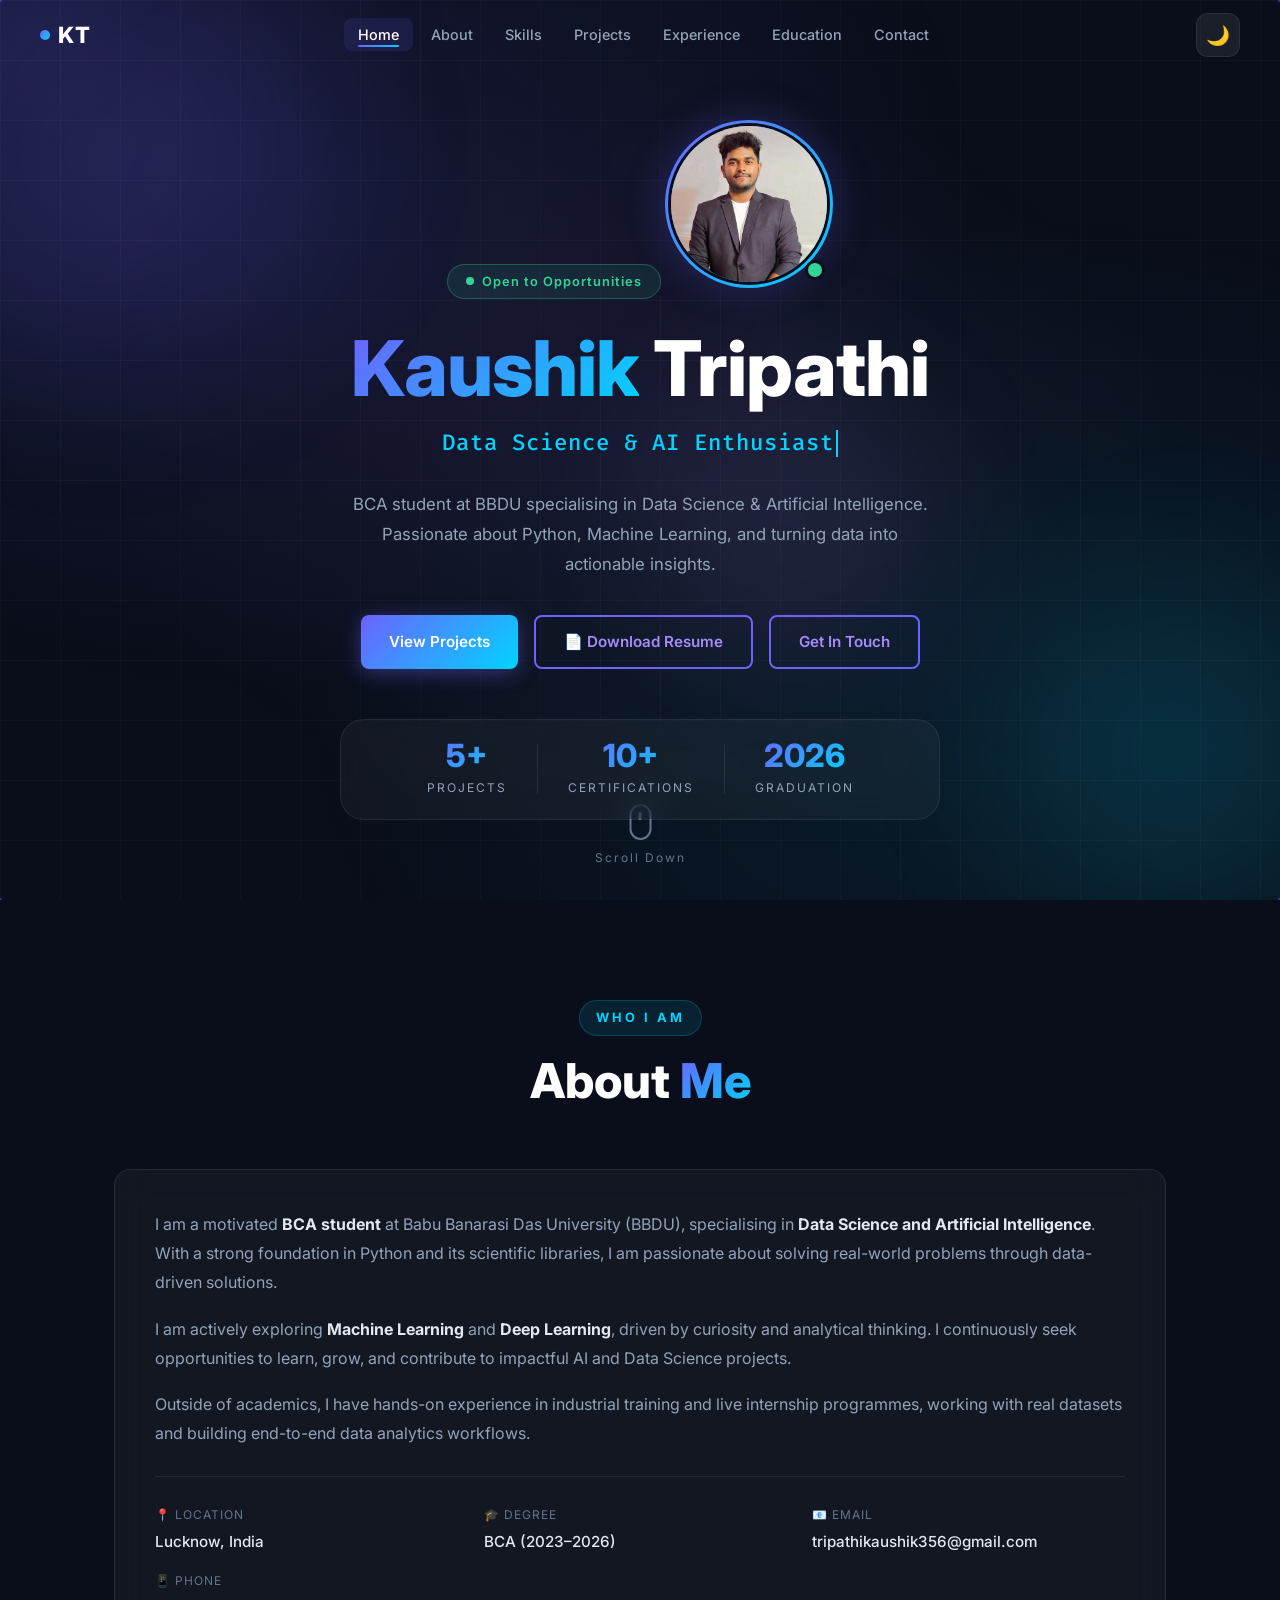
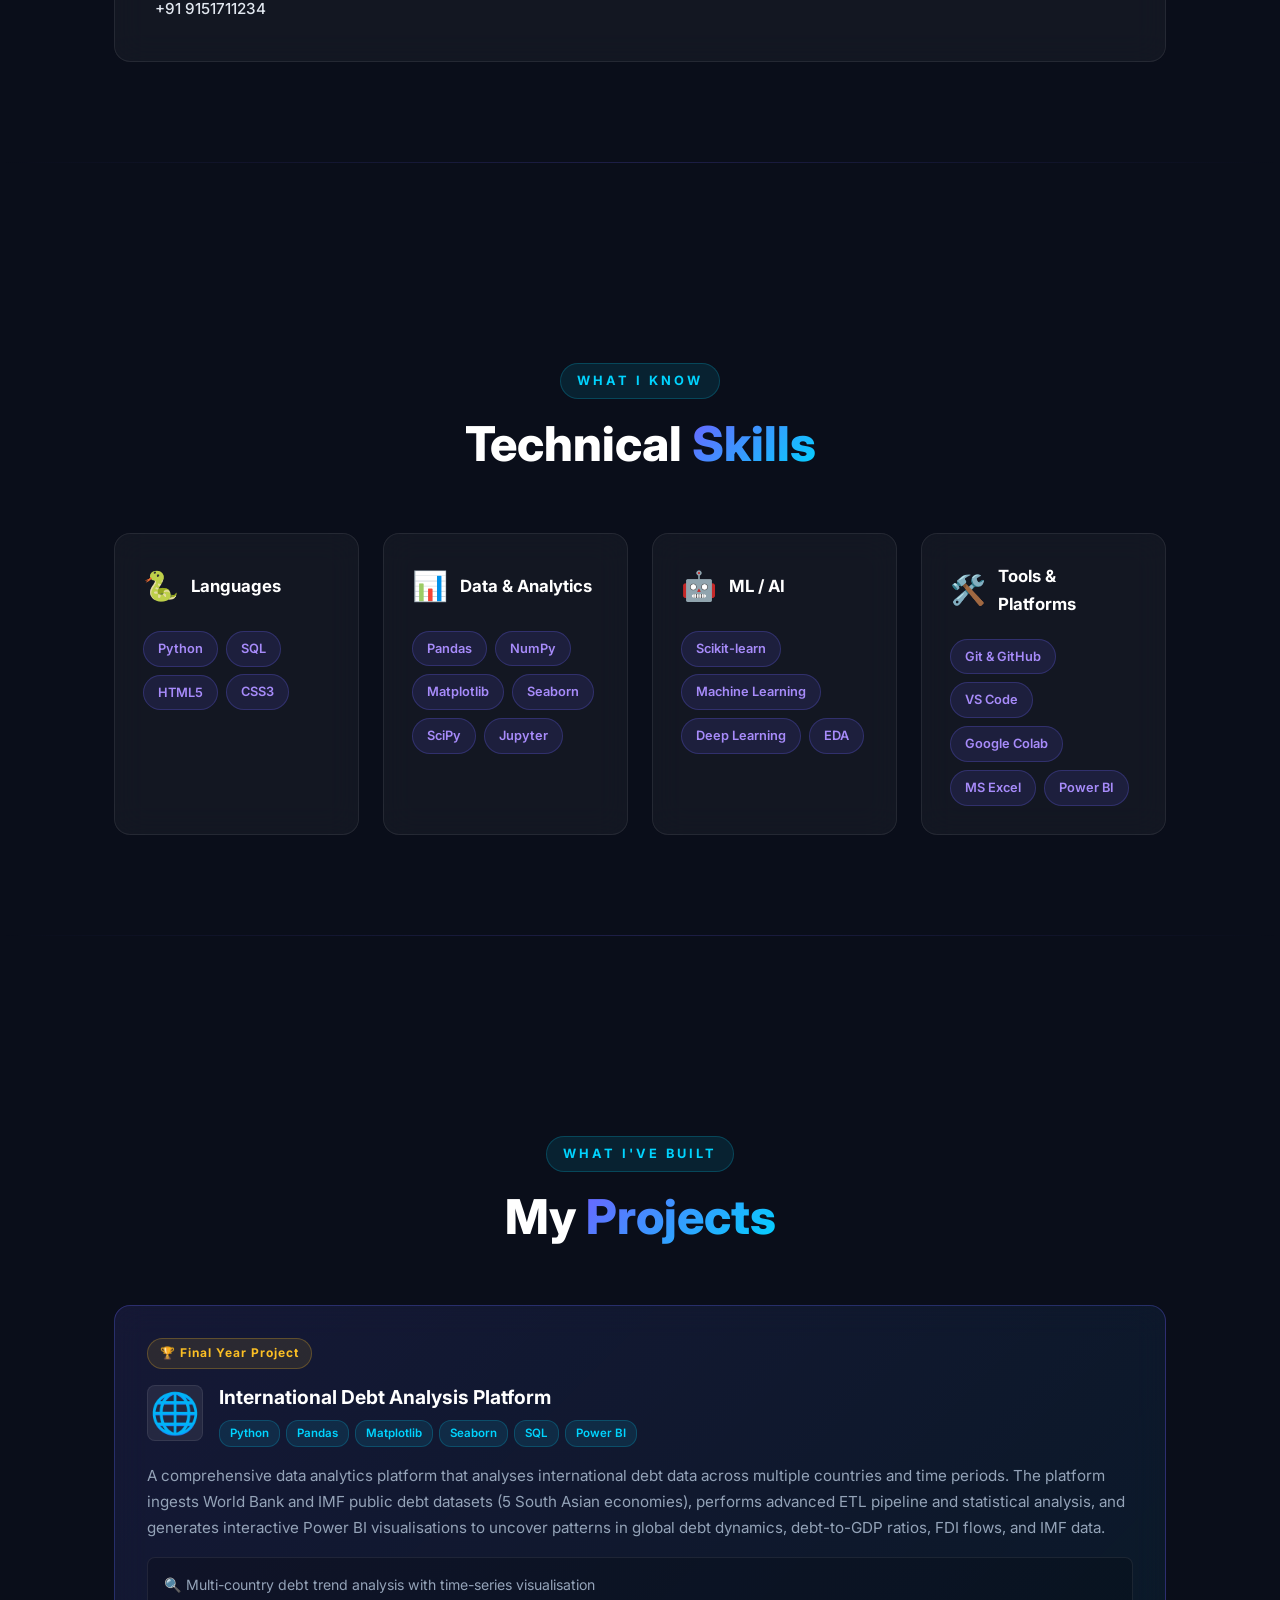
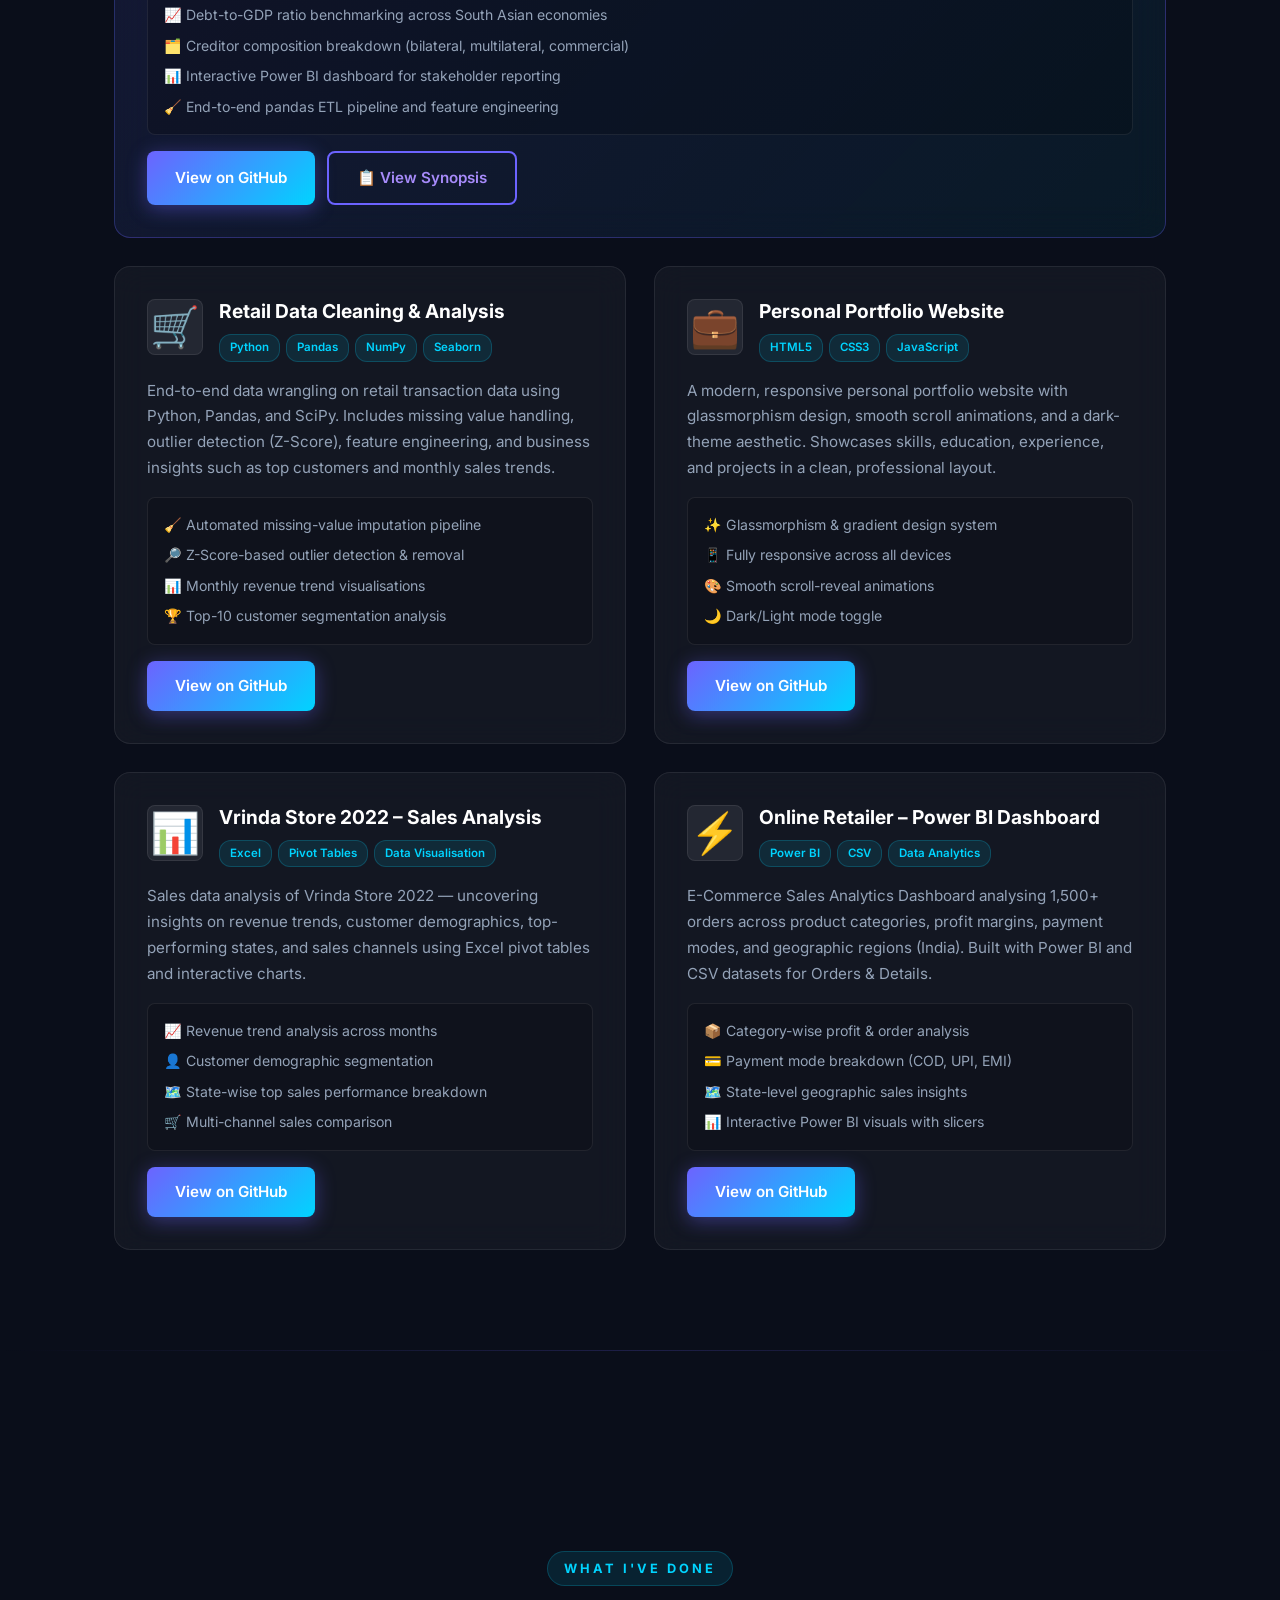
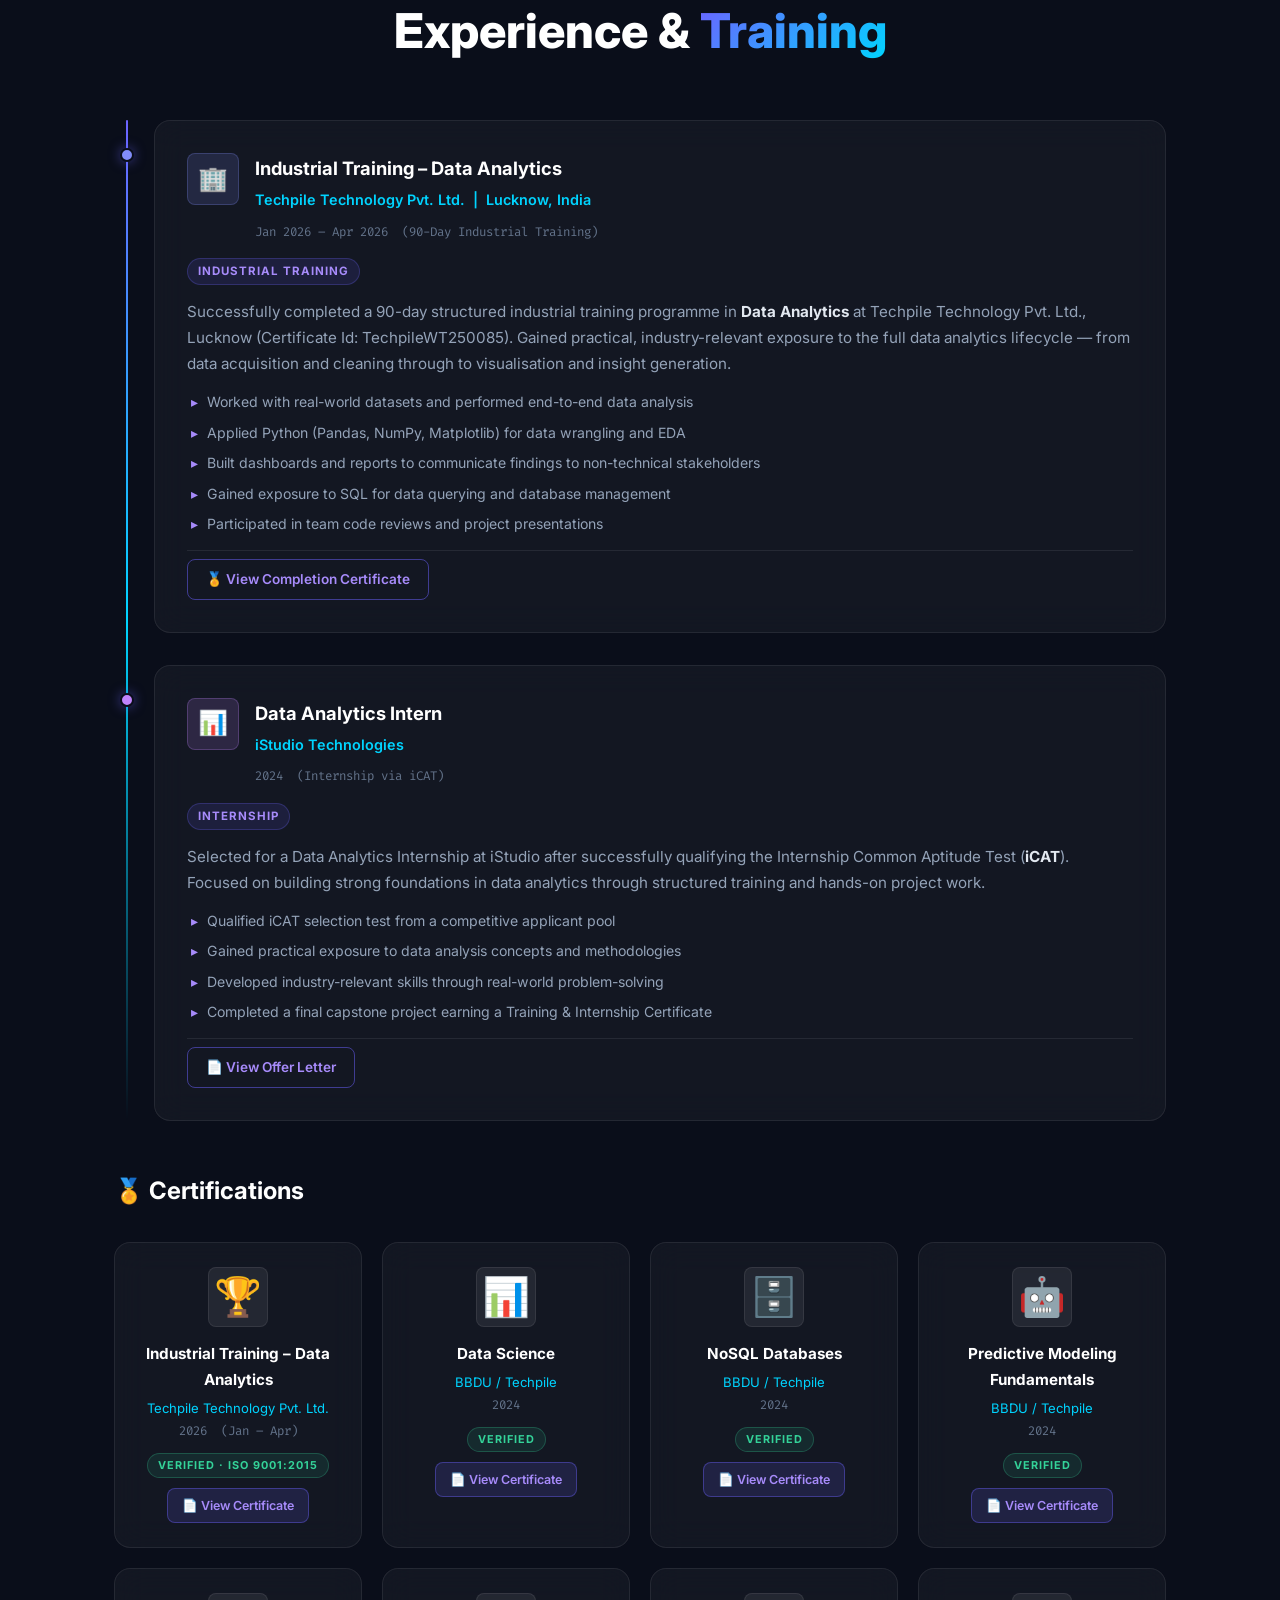
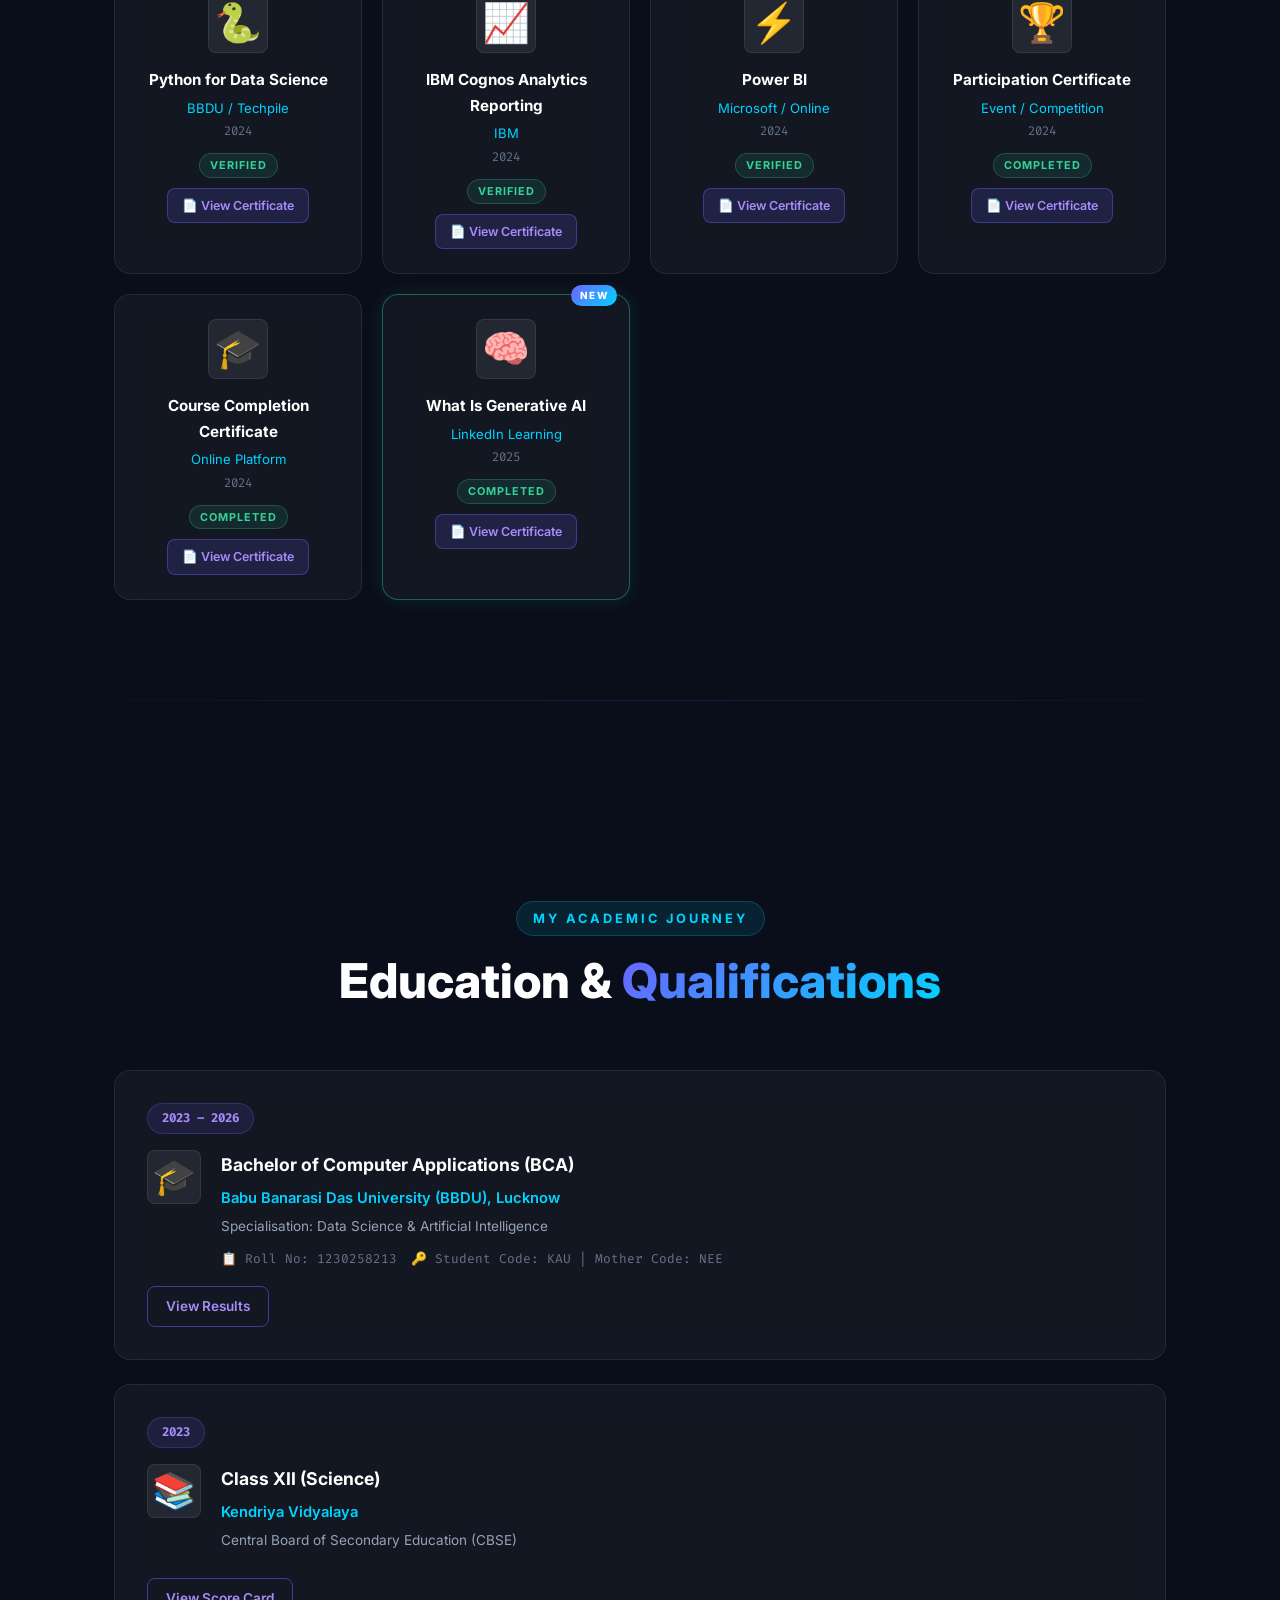
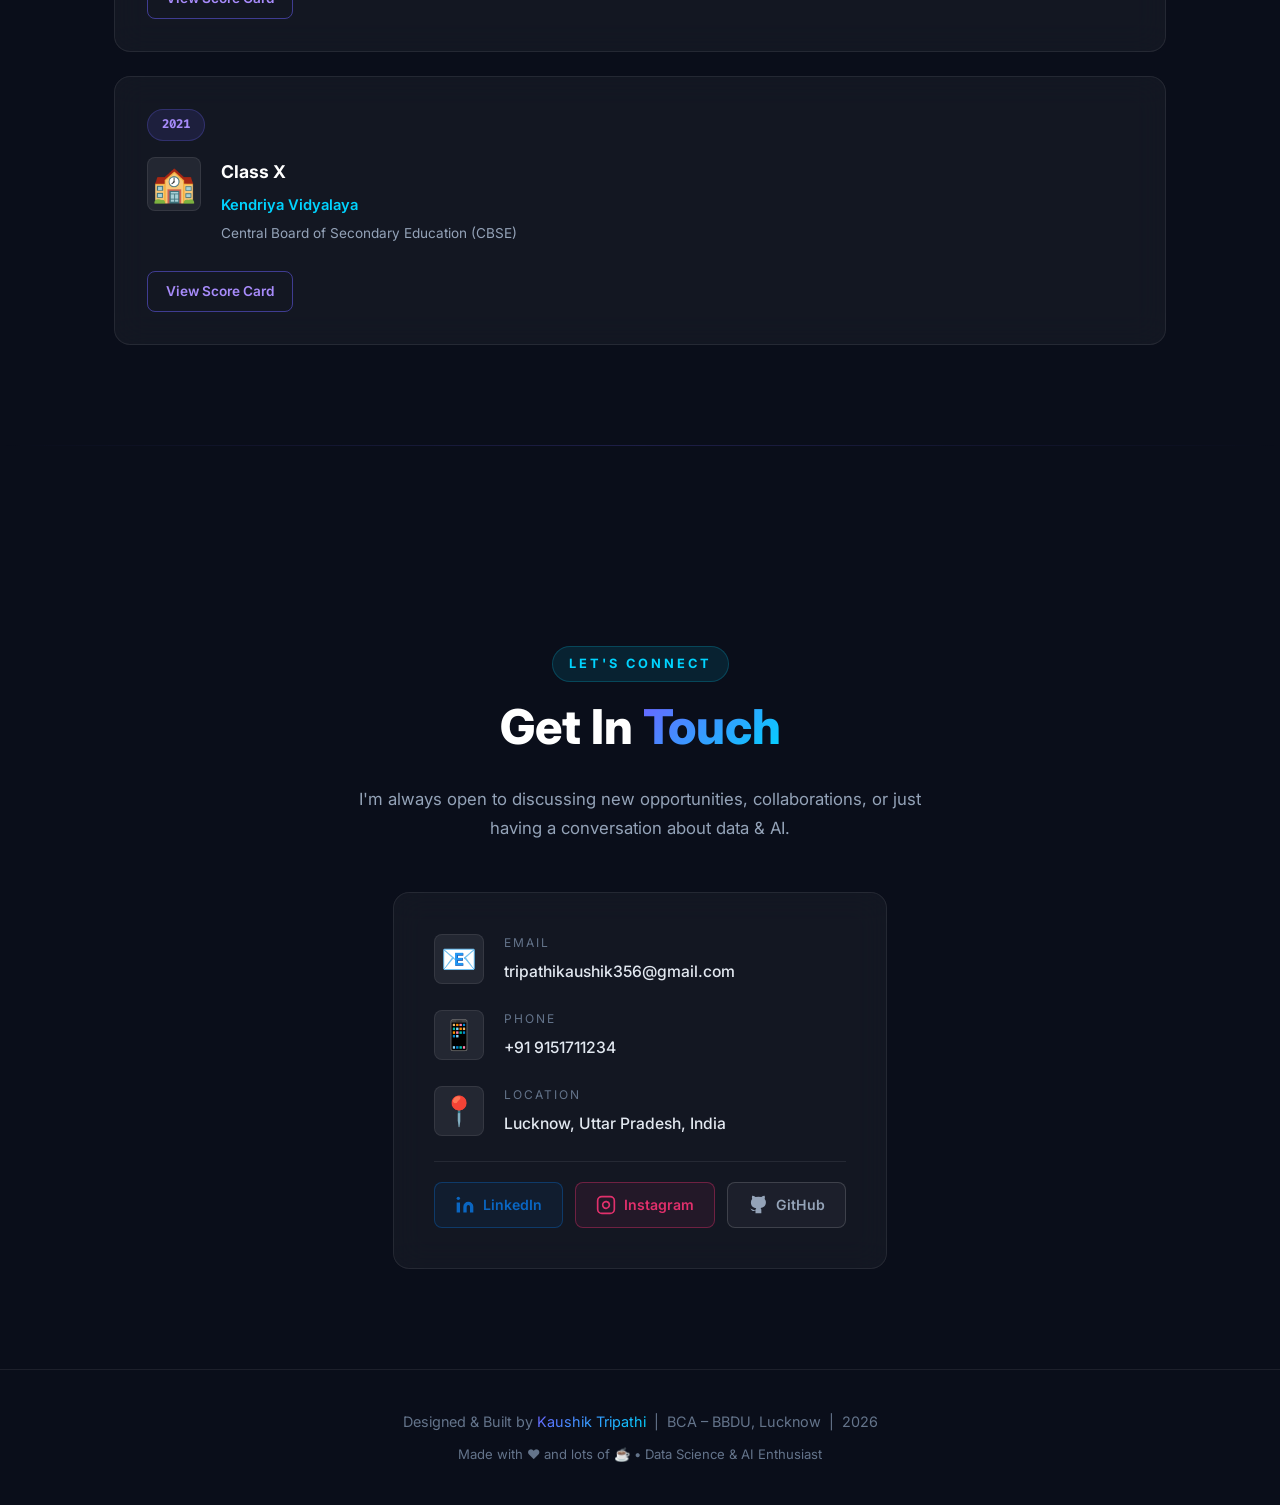
==== commit e22c4597: "feat: add dark/light mode toggle, new GenAI certificate, advanced animations - Added dark/light mode" ====
--- a/index.html
+++ b/index.html
@@ -1,16 +1,22 @@
 <!DOCTYPE html>
-<html lang="en">
+<html lang="en" data-theme="dark">
 <head>
     <meta charset="UTF-8">
     <meta name="viewport" content="width=device-width, initial-scale=1.0">
-    <meta name="description" content="Kaushik Tripathi – BCA Data Science & AI student at BBDU. Portfolio showcasing projects, experience, and skills in Python, Machine Learning, and Data Analytics.">
-    <title>Kaushik Tripathi | Data Science & AI Portfolio</title>
+    <meta name="description" content="Kaushik Tripathi – BCA Data Science &amp; AI student at BBDU. Portfolio showcasing projects, experience, and skills in Python, Machine Learning, and Data Analytics.">
+    <title>Kaushik Tripathi | Data Science &amp; AI Portfolio</title>
     <link rel="preconnect" href="https://fonts.googleapis.com">
     <link rel="preconnect" href="https://fonts.gstatic.com" crossorigin>
     <link href="https://fonts.googleapis.com/css2?family=Inter:wght@300;400;500;600;700;800&family=Fira+Code:wght@400;500&display=swap" rel="stylesheet">
     <link rel="stylesheet" href="style.css">
 </head>
 <body>
+
+<!-- Particle Canvas -->
+<canvas id="particles-canvas"></canvas>
+
+<!-- Cursor Glow -->
+<div class="cursor-glow" id="cursorGlow"></div>
 
 <!-- ===== NAVBAR ===== -->
 <nav class="navbar" id="navbar">
@@ -27,9 +33,15 @@
         <li><a href="#education" class="nav-link" id="nav-education">Education</a></li>
         <li><a href="#contact" class="nav-link" id="nav-contact">Contact</a></li>
     </ul>
-    <button class="hamburger" id="hamburger" aria-label="Toggle menu">
-        <span></span><span></span><span></span>
-    </button>
+    <div class="nav-right">
+        <button class="theme-toggle" id="themeToggle" aria-label="Toggle theme">
+            <span class="icon-sun">☀️</span>
+            <span class="icon-moon">🌙</span>
+        </button>
+        <button class="hamburger" id="hamburger" aria-label="Toggle menu">
+            <span></span><span></span><span></span>
+        </button>
+    </div>
 </nav>
 
 <!-- ===== HERO SECTION ===== -->
@@ -46,15 +58,17 @@
             Open to Opportunities
         </div>
         <div class="hero-avatar-wrapper">
-            <div class="avatar-ring">
-                <img src="PIC/proflepic.jpg" alt="Kaushik Tripathi" class="hero-avatar" id="heroAvatar" style="object-position: center 10%;">
+            <div class="avatar-tilt" id="avatarTilt">
+                <div class="avatar-ring">
+                    <img src="PIC/proflepic.jpg" alt="Kaushik Tripathi" class="hero-avatar" id="heroAvatar" style="object-position: center 10%;">
+                </div>
             </div>
             <div class="avatar-status"></div>
         </div>
         <h1 class="hero-name">
             <span class="text-gradient">Kaushik</span> Tripathi
         </h1>
-        <p class="hero-tagline">Data Science &amp; AI Enthusiast</p>
+        <p class="hero-tagline" id="heroTagline"><span id="typedText"></span><span class="typed-cursor"></span></p>
         <p class="hero-desc">
             BCA student at BBDU specialising in Data Science &amp; Artificial Intelligence.
             Passionate about Python, Machine Learning, and turning data into actionable insights.
@@ -66,12 +80,12 @@
         </div>
         <div class="hero-stats">
             <div class="stat-item">
-                <span class="stat-num">5+</span>
+                <span class="stat-num" data-count="5">0</span>
                 <span class="stat-label">Projects</span>
             </div>
             <div class="stat-divider"></div>
             <div class="stat-item">
-                <span class="stat-num">8+</span>
+                <span class="stat-num" data-count="10">0</span>
                 <span class="stat-label">Certifications</span>
             </div>
             <div class="stat-divider"></div>
@@ -160,7 +174,7 @@
             <div class="skill-category glass-card">
                 <div class="skill-cat-header">
                     <span class="skill-cat-icon">📊</span>
-                    <h3>Data & Analytics</h3>
+                    <h3>Data &amp; Analytics</h3>
                 </div>
                 <div class="skill-tags">
                     <span class="skill-tag">Pandas</span>
@@ -186,10 +200,10 @@
             <div class="skill-category glass-card">
                 <div class="skill-cat-header">
                     <span class="skill-cat-icon">🛠️</span>
-                    <h3>Tools & Platforms</h3>
+                    <h3>Tools &amp; Platforms</h3>
                 </div>
                 <div class="skill-tags">
-                    <span class="skill-tag">Git & GitHub</span>
+                    <span class="skill-tag">Git &amp; GitHub</span>
                     <span class="skill-tag">VS Code</span>
                     <span class="skill-tag">Google Colab</span>
                     <span class="skill-tag">MS Excel</span>
@@ -251,7 +265,7 @@
                 <div class="project-header">
                     <div class="project-icon">🛒</div>
                     <div class="project-meta">
-                        <h3>Retail Data Cleaning & Analysis</h3>
+                        <h3>Retail Data Cleaning &amp; Analysis</h3>
                         <div class="project-tags">
                             <span class="ptag">Python</span>
                             <span class="ptag">Pandas</span>
@@ -267,7 +281,7 @@
                 </p>
                 <ul class="project-highlights">
                     <li>🧹 Automated missing-value imputation pipeline</li>
-                    <li>🔎 Z-Score-based outlier detection & removal</li>
+                    <li>🔎 Z-Score-based outlier detection &amp; removal</li>
                     <li>📊 Monthly revenue trend visualisations</li>
                     <li>🏆 Top-10 customer segmentation analysis</li>
                 </ul>
@@ -295,16 +309,15 @@
                     experience, and projects in a clean, professional layout.
                 </p>
                 <ul class="project-highlights">
-                    <li>✨ Glassmorphism & gradient design system</li>
+                    <li>✨ Glassmorphism &amp; gradient design system</li>
                     <li>📱 Fully responsive across all devices</li>
                     <li>🎨 Smooth scroll-reveal animations</li>
-                    <li>🌙 Dark mode aesthetic</li>
+                    <li>🌙 Dark/Light mode toggle</li>
                 </ul>
                 <div class="project-links">
                     <a href="https://github.com/Kaushikkkkkk250106/Kaushik-portfolio" target="_blank" class="btn btn-primary" id="projectPortfolioGithub">View on GitHub</a>
                 </div>
             </div>
-
 
             <!-- Project 4: Vrinda Store Excel -->
             <div class="project-card glass-card" id="projectVrinda">
@@ -565,6 +578,20 @@
                 </div>
             </div>
 
+            <!-- ===== NEW CERTIFICATE ===== -->
+            <div class="cert-card glass-card new-cert" id="certGenAI">
+                <div class="cert-icon">🧠</div>
+                <div class="cert-info">
+                    <h4>What Is Generative AI</h4>
+                    <p class="cert-issuer">LinkedIn Learning</p>
+                    <p class="cert-year">2025</p>
+                    <span class="cert-badge">Completed</span>
+                    <div class="cert-actions">
+                        <a href="Certification/CertificateOfCompletion_What Is Generative AI (1).pdf" target="_blank" class="btn-cert-view" id="certViewGenAI">📄 View Certificate</a>
+                    </div>
+                </div>
+            </div>
+
         </div>
     </div>
 </section>
@@ -695,8 +722,178 @@
 <button class="back-to-top" id="backToTop" aria-label="Back to top">↑</button>
 
 <script>
-// ===== NAVBAR SCROLL EFFECT =====
-const navbar = document.getElementById('navbar');
+// ======================================================
+// THEME TOGGLE
+// ======================================================
+const html = document.documentElement;
+const themeToggle = document.getElementById('themeToggle');
+const STORAGE_KEY = 'kt-theme';
+
+function applyTheme(theme) {
+    html.setAttribute('data-theme', theme);
+    localStorage.setItem(STORAGE_KEY, theme);
+}
+
+// Init from storage
+const savedTheme = localStorage.getItem(STORAGE_KEY) || 'dark';
+applyTheme(savedTheme);
+
+themeToggle.addEventListener('click', () => {
+    const current = html.getAttribute('data-theme');
+    applyTheme(current === 'dark' ? 'light' : 'dark');
+});
+
+// ======================================================
+// PARTICLE CANVAS
+// ======================================================
+(function initParticles() {
+    const canvas = document.getElementById('particles-canvas');
+    const ctx = canvas.getContext('2d');
+    let W, H, particles = [];
+
+    function resize() {
+        W = canvas.width  = window.innerWidth;
+        H = canvas.height = window.innerHeight;
+    }
+    window.addEventListener('resize', resize);
+    resize();
+
+    const COUNT = 80;
+    function mkParticle() {
+        return {
+            x: Math.random() * W,
+            y: Math.random() * H,
+            r: Math.random() * 1.6 + 0.4,
+            dx: (Math.random() - 0.5) * 0.4,
+            dy: (Math.random() - 0.5) * 0.4,
+            a: Math.random() * 0.6 + 0.2,
+        };
+    }
+    for (let i = 0; i < COUNT; i++) particles.push(mkParticle());
+
+    function draw() {
+        ctx.clearRect(0, 0, W, H);
+        const isDark = html.getAttribute('data-theme') !== 'light';
+        const baseColor = isDark ? '108,99,255' : '91,82,232';
+        const lineColor = isDark ? 'rgba(108,99,255,' : 'rgba(91,82,232,';
+
+        particles.forEach((p, i) => {
+            p.x += p.dx; p.y += p.dy;
+            if (p.x < 0) p.x = W; if (p.x > W) p.x = 0;
+            if (p.y < 0) p.y = H; if (p.y > H) p.y = 0;
+
+            ctx.beginPath();
+            ctx.arc(p.x, p.y, p.r, 0, Math.PI * 2);
+            ctx.fillStyle = `rgba(${baseColor},${p.a})`;
+            ctx.fill();
+
+            // Connect nearby particles
+            for (let j = i + 1; j < particles.length; j++) {
+                const q = particles[j];
+                const dist = Math.hypot(p.x - q.x, p.y - q.y);
+                if (dist < 120) {
+                    ctx.beginPath();
+                    ctx.moveTo(p.x, p.y);
+                    ctx.lineTo(q.x, q.y);
+                    ctx.strokeStyle = lineColor + (0.12 * (1 - dist / 120)) + ')';
+                    ctx.lineWidth = 0.6;
+                    ctx.stroke();
+                }
+            }
+        });
+        requestAnimationFrame(draw);
+    }
+    draw();
+})();
+
+// ======================================================
+// CURSOR GLOW
+// ======================================================
+const cursorGlow = document.getElementById('cursorGlow');
+document.addEventListener('mousemove', e => {
+    cursorGlow.style.left = e.clientX + 'px';
+    cursorGlow.style.top  = e.clientY + 'px';
+});
+
+// ======================================================
+// AVATAR 3D TILT
+// ======================================================
+const avatarTilt = document.getElementById('avatarTilt');
+if (avatarTilt) {
+    document.addEventListener('mousemove', e => {
+        const cx = window.innerWidth / 2, cy = window.innerHeight / 2;
+        const rx = ((e.clientY - cy) / cy) * -10;
+        const ry = ((e.clientX - cx) / cx) * 10;
+        avatarTilt.style.transform = `rotateX(${rx}deg) rotateY(${ry}deg)`;
+    });
+    document.addEventListener('mouseleave', () => {
+        avatarTilt.style.transform = 'rotateX(0deg) rotateY(0deg)';
+    });
+}
+
+// ======================================================
+// TYPED TEXT EFFECT
+// ======================================================
+const phrases = [
+    'Data Science & AI Enthusiast',
+    'Python Developer',
+    'Machine Learning Explorer',
+    'Power BI Dashboard Builder',
+    'Future Data Scientist',
+];
+let pIdx = 0, cIdx = 0, deleting = false;
+const typedEl = document.getElementById('typedText');
+
+function typeLoop() {
+    if (!typedEl) return;
+    const current = phrases[pIdx];
+    if (!deleting) {
+        typedEl.textContent = current.slice(0, ++cIdx);
+        if (cIdx === current.length) { deleting = true; setTimeout(typeLoop, 1800); return; }
+    } else {
+        typedEl.textContent = current.slice(0, --cIdx);
+        if (cIdx === 0) { deleting = false; pIdx = (pIdx + 1) % phrases.length; }
+    }
+    setTimeout(typeLoop, deleting ? 42 : 72);
+}
+typeLoop();
+
+// ======================================================
+// ANIMATED COUNTERS
+// ======================================================
+function animateCounter(el, target, suffix) {
+    let start = 0;
+    const dur = 1400;
+    const step = (timestamp) => {
+        if (!start) start = timestamp;
+        const progress = Math.min((timestamp - start) / dur, 1);
+        const eased = 1 - Math.pow(1 - progress, 3);
+        el.textContent = Math.floor(eased * target) + (suffix || '');
+        if (progress < 1) requestAnimationFrame(step);
+        else el.textContent = target + (suffix || '');
+    };
+    requestAnimationFrame(step);
+}
+
+const counterObserver = new IntersectionObserver(entries => {
+    entries.forEach(entry => {
+        if (entry.isIntersecting) {
+            const el = entry.target;
+            const target = parseInt(el.getAttribute('data-count'));
+            if (!isNaN(target)) {
+                animateCounter(el, target, el.getAttribute('data-suffix') || '+');
+                counterObserver.unobserve(el);
+            }
+        }
+    });
+}, { threshold: 0.5 });
+
+document.querySelectorAll('[data-count]').forEach(el => counterObserver.observe(el));
+
+// ======================================================
+// NAVBAR SCROLL EFFECT
+// ======================================================
+const navbar   = document.getElementById('navbar');
 const backToTop = document.getElementById('backToTop');
 
 window.addEventListener('scroll', () => {
@@ -714,15 +911,15 @@
     window.scrollTo({ top: 0, behavior: 'smooth' });
 });
 
-// ===== HAMBURGER MENU =====
+// ======================================================
+// HAMBURGER MENU
+// ======================================================
 const hamburger = document.getElementById('hamburger');
-const navLinks = document.getElementById('navLinks');
+const navLinks  = document.getElementById('navLinks');
 hamburger.addEventListener('click', () => {
     navLinks.classList.toggle('open');
     hamburger.classList.toggle('active');
 });
-
-// Close menu on link click
 document.querySelectorAll('.nav-link').forEach(link => {
     link.addEventListener('click', () => {
         navLinks.classList.remove('open');
@@ -730,9 +927,11 @@
     });
 });
 
-// ===== ACTIVE NAV HIGHLIGHT =====
+// ======================================================
+// ACTIVE NAV HIGHLIGHT
+// ======================================================
 function highlightNav() {
-    const sections = ['hero','about','skills','projects','experience','education','certifications','contact'];
+    const sections = ['hero','about','skills','projects','experience','education','contact'];
     const scrollY = window.scrollY + 120;
     sections.forEach(id => {
         const el = document.getElementById(id);
@@ -745,21 +944,31 @@
     });
 }
 
-// ===== SCROLL REVEAL =====
-const observer = new IntersectionObserver((entries) => {
+// ======================================================
+// SCROLL REVEAL (staggered by position in parent)
+// ======================================================
+const revealObserver = new IntersectionObserver((entries) => {
     entries.forEach(entry => {
         if (entry.isIntersecting) {
             entry.target.classList.add('revealed');
         }
     });
-}, { threshold: 0.1 });
-
-document.querySelectorAll('.glass-card, .timeline-item, .edu-card, .stat-item').forEach(el => {
+}, { threshold: 0.08 });
+
+document.querySelectorAll('.glass-card, .timeline-item, .edu-card, .stat-item').forEach((el, i) => {
     el.classList.add('reveal');
-    observer.observe(el);
+    // Stagger sibling cards
+    const siblings = el.parentElement ? [...el.parentElement.children].filter(c => c.classList.contains(el.classList[0])) : [];
+    const idx = siblings.indexOf(el);
+    if (idx > 0 && idx <= 5) {
+        el.style.transitionDelay = (idx * 0.1) + 's';
+    }
+    revealObserver.observe(el);
 });
 
-// ===== SMOOTH SCROLL =====
+// ======================================================
+// SMOOTH SCROLL
+// ======================================================
 document.querySelectorAll('a[href^="#"]').forEach(anchor => {
     anchor.addEventListener('click', function(e) {
         e.preventDefault();
@@ -770,13 +979,50 @@
     });
 });
 
-// ===== HERO SCROLL INDICATOR FADE =====
+// ======================================================
+// HERO SCROLL INDICATOR FADE
+// ======================================================
 window.addEventListener('scroll', () => {
     const indicator = document.getElementById('scrollIndicator');
     if (indicator) {
         indicator.style.opacity = Math.max(0, 1 - window.scrollY / 300);
     }
 });
+
+// ======================================================
+// BUTTON RIPPLE EFFECT
+// ======================================================
+document.querySelectorAll('.btn, .btn-cert-view, .btn-outline-sm').forEach(btn => {
+    btn.addEventListener('click', function(e) {
+        const rect = this.getBoundingClientRect();
+        const ripple = document.createElement('span');
+        ripple.className = 'ripple';
+        const size = Math.max(rect.width, rect.height);
+        ripple.style.cssText = `width:${size}px;height:${size}px;left:${e.clientX-rect.left-size/2}px;top:${e.clientY-rect.top-size/2}px`;
+        this.style.position = 'relative';
+        this.style.overflow = 'hidden';
+        this.appendChild(ripple);
+        ripple.addEventListener('animationend', () => ripple.remove());
+    });
+});
+
+// ======================================================
+// PROJECT CARD 3D TILT ON HOVER
+// ======================================================
+document.querySelectorAll('.project-card, .cert-card, .edu-card').forEach(card => {
+    card.addEventListener('mousemove', e => {
+        const rect = card.getBoundingClientRect();
+        const x = e.clientX - rect.left;
+        const y = e.clientY - rect.top;
+        const cx = rect.width / 2, cy = rect.height / 2;
+        const rx = ((y - cy) / cy) * -6;
+        const ry = ((x - cx) / cx) * 6;
+        card.style.transform = `translateY(-6px) scale(1.01) rotateX(${rx}deg) rotateY(${ry}deg)`;
+    });
+    card.addEventListener('mouseleave', () => {
+        card.style.transform = '';
+    });
+});
 </script>
 </body>
 </html>
--- a/style.css
+++ b/style.css
@@ -1,9 +1,10 @@
 /* ====================================================
    KAUSHIK TRIPATHI – PORTFOLIO STYLESHEET
-   Dark Glassmorphism | Premium Design System
+   Dark/Light Glassmorphism | Premium Design System
+   Advanced Animations | Theme Toggle
    ==================================================== */
 
-/* ===== CUSTOM PROPERTIES ===== */
+/* ===== CUSTOM PROPERTIES – DARK MODE (default) ===== */
 :root {
     --clr-bg:         #0a0e1a;
     --clr-bg2:        #0f1526;
@@ -42,6 +43,49 @@
 
     --transition: all 0.3s cubic-bezier(0.4, 0, 0.2, 1);
     --transition-slow: all 0.6s cubic-bezier(0.4, 0, 0.2, 1);
+
+    --body-bg-radial1: rgba(108,99,255,0.12);
+    --body-bg-radial2: rgba(0,212,255,0.08);
+    --body-bg-radial3: rgba(192,132,252,0.05);
+    --scrollbar-track: #0a0e1a;
+    --mobile-nav-bg:   rgba(10,14,26,0.97);
+    --project-hl-bg:   rgba(0,0,0,0.2);
+}
+
+/* ===== LIGHT MODE OVERRIDES ===== */
+[data-theme="light"] {
+    --clr-bg:         #f0f4ff;
+    --clr-bg2:        #e8eeff;
+    --clr-surface:    rgba(255,255,255,0.75);
+    --clr-surface2:   rgba(255,255,255,0.90);
+    --clr-border:     rgba(108,99,255,0.15);
+    --clr-primary:    #5b52e8;
+    --clr-primary2:   #7c6fff;
+    --clr-accent:     #0099cc;
+    --clr-accent2:    #0284c7;
+    --clr-indigo:     #6366f1;
+    --clr-purple:     #9333ea;
+    --clr-emerald:    #059669;
+    --clr-text:       #1e293b;
+    --clr-text-muted: #475569;
+    --clr-text-dim:   #94a3b8;
+    --clr-white:      #0f172a;
+
+    --gradient-main:  linear-gradient(135deg, #5b52e8 0%, #0099cc 100%);
+    --gradient-card:  linear-gradient(135deg, rgba(91,82,232,0.1) 0%, rgba(0,153,204,0.06) 100%);
+    --gradient-glow:  radial-gradient(ellipse at center, rgba(91,82,232,0.15) 0%, transparent 70%);
+
+    --shadow-sm:   0 2px 8px rgba(91,82,232,0.08);
+    --shadow-md:   0 8px 32px rgba(91,82,232,0.12);
+    --shadow-lg:   0 20px 60px rgba(91,82,232,0.18);
+    --shadow-glow: 0 0 40px rgba(91,82,232,0.15);
+
+    --body-bg-radial1: rgba(108,99,255,0.06);
+    --body-bg-radial2: rgba(0,212,255,0.04);
+    --body-bg-radial3: rgba(192,132,252,0.03);
+    --scrollbar-track: #f0f4ff;
+    --mobile-nav-bg:   rgba(240,244,255,0.97);
+    --project-hl-bg:   rgba(91,82,232,0.06);
 }
 
 /* ===== RESET & BASE ===== */
@@ -63,6 +107,7 @@
     line-height: 1.7;
     overflow-x: hidden;
     -webkit-font-smoothing: antialiased;
+    transition: background-color 0.4s ease, color 0.4s ease;
 }
 
 /* Background pattern */
@@ -71,11 +116,12 @@
     position: fixed;
     inset: 0;
     background:
-        radial-gradient(ellipse at 20% 20%, rgba(108,99,255,0.12) 0%, transparent 50%),
-        radial-gradient(ellipse at 80% 80%, rgba(0,212,255,0.08) 0%, transparent 50%),
-        radial-gradient(ellipse at 50% 50%, rgba(192,132,252,0.05) 0%, transparent 60%);
+        radial-gradient(ellipse at 20% 20%, var(--body-bg-radial1) 0%, transparent 50%),
+        radial-gradient(ellipse at 80% 80%, var(--body-bg-radial2) 0%, transparent 50%),
+        radial-gradient(ellipse at 50% 50%, var(--body-bg-radial3) 0%, transparent 60%);
     pointer-events: none;
     z-index: 0;
+    transition: background 0.4s ease;
 }
 
 img { max-width: 100%; display: block; }
@@ -91,7 +137,7 @@
 
 /* ===== SCROLLBAR ===== */
 ::-webkit-scrollbar { width: 6px; }
-::-webkit-scrollbar-track { background: var(--clr-bg); }
+::-webkit-scrollbar-track { background: var(--scrollbar-track); }
 ::-webkit-scrollbar-thumb {
     background: var(--clr-primary);
     border-radius: 3px;
@@ -119,26 +165,33 @@
     -webkit-backdrop-filter: blur(16px);
     border: 1px solid var(--clr-border);
     border-radius: var(--radius-md);
-    transition: var(--transition);
+    transition: var(--transition), background 0.4s ease, border-color 0.4s ease;
 }
 
 .glass-card:hover {
     background: var(--clr-surface2);
-    border-color: rgba(108,99,255,0.3);
-    transform: translateY(-4px);
-    box-shadow: var(--shadow-glow);
+    border-color: rgba(108,99,255,0.35);
+    transform: translateY(-6px) scale(1.01);
+    box-shadow: var(--shadow-glow), var(--shadow-md);
 }
 
 /* ===== SCROLL REVEAL ===== */
 .reveal {
     opacity: 0;
-    transform: translateY(30px);
-    transition: opacity 0.6s ease, transform 0.6s ease;
+    transform: translateY(40px);
+    transition: opacity 0.7s cubic-bezier(0.16, 1, 0.3, 1), transform 0.7s cubic-bezier(0.16, 1, 0.3, 1);
 }
 .reveal.revealed {
     opacity: 1;
     transform: translateY(0);
 }
+
+/* Staggered reveal delays */
+.reveal-delay-1 { transition-delay: 0.1s; }
+.reveal-delay-2 { transition-delay: 0.2s; }
+.reveal-delay-3 { transition-delay: 0.3s; }
+.reveal-delay-4 { transition-delay: 0.4s; }
+.reveal-delay-5 { transition-delay: 0.5s; }
 
 /* ===== BUTTONS ===== */
 .btn {
@@ -158,15 +211,26 @@
     overflow: hidden;
 }
 
+/* Ripple shimmer on buttons */
+.btn::after {
+    content: '';
+    position: absolute;
+    inset: 0;
+    background: linear-gradient(120deg, transparent 30%, rgba(255,255,255,0.18) 50%, transparent 70%);
+    transform: translateX(-100%);
+    transition: transform 0.5s ease;
+}
+.btn:hover::after { transform: translateX(100%); }
+
 .btn-primary {
     background: var(--gradient-main);
-    color: var(--clr-white);
+    color: #fff;
     box-shadow: 0 4px 20px rgba(108,99,255,0.4);
 }
 .btn-primary:hover {
-    color: var(--clr-white);
-    transform: translateY(-2px);
-    box-shadow: 0 8px 30px rgba(108,99,255,0.6);
+    color: #fff;
+    transform: translateY(-3px);
+    box-shadow: 0 10px 36px rgba(108,99,255,0.65);
 }
 
 .btn-outline {
@@ -178,7 +242,7 @@
     background: rgba(108,99,255,0.15);
     color: var(--clr-white);
     border-color: var(--clr-primary2);
-    transform: translateY(-2px);
+    transform: translateY(-3px);
 }
 
 .btn-outline-sm {
@@ -198,6 +262,7 @@
     background: rgba(108,99,255,0.15);
     color: var(--clr-white);
     border-color: var(--clr-primary2);
+    transform: translateY(-2px);
 }
 
 /* ===== SECTION COMMONS ===== */
@@ -242,6 +307,39 @@
     color: var(--clr-white);
 }
 
+/* ===== THEME TOGGLE BUTTON ===== */
+.theme-toggle {
+    display: flex;
+    align-items: center;
+    justify-content: center;
+    width: 44px;
+    height: 44px;
+    border-radius: 12px;
+    background: var(--clr-surface2);
+    border: 1.5px solid var(--clr-border);
+    cursor: pointer;
+    transition: var(--transition);
+    flex-shrink: 0;
+    position: relative;
+    overflow: hidden;
+}
+.theme-toggle:hover {
+    background: rgba(108,99,255,0.2);
+    border-color: var(--clr-primary);
+    transform: rotate(20deg) scale(1.1);
+    box-shadow: 0 0 16px rgba(108,99,255,0.4);
+}
+.theme-toggle .icon-sun,
+.theme-toggle .icon-moon {
+    position: absolute;
+    font-size: 1.2rem;
+    transition: opacity 0.35s ease, transform 0.35s ease;
+}
+.theme-toggle .icon-sun  { opacity: 0; transform: rotate(90deg) scale(0.5); }
+.theme-toggle .icon-moon { opacity: 1; transform: rotate(0deg) scale(1); }
+[data-theme="light"] .theme-toggle .icon-sun  { opacity: 1; transform: rotate(0deg) scale(1); }
+[data-theme="light"] .theme-toggle .icon-moon { opacity: 0; transform: rotate(-90deg) scale(0.5); }
+
 /* ===== NAVBAR ===== */
 .navbar {
     position: fixed;
@@ -252,15 +350,19 @@
     align-items: center;
     justify-content: space-between;
     padding: 0 40px;
-    transition: var(--transition);
+    transition: var(--transition), background 0.4s ease;
+    gap: 12px;
 }
 
 .navbar.scrolled {
-    background: rgba(10,14,26,0.85);
-    backdrop-filter: blur(20px);
-    -webkit-backdrop-filter: blur(20px);
+    background: rgba(10,14,26,0.88);
+    backdrop-filter: blur(24px);
+    -webkit-backdrop-filter: blur(24px);
     border-bottom: 1px solid var(--clr-border);
     box-shadow: var(--shadow-md);
+}
+[data-theme="light"] .navbar.scrolled {
+    background: rgba(240,244,255,0.92);
 }
 
 .nav-brand {
@@ -284,6 +386,8 @@
     display: flex;
     align-items: center;
     gap: 4px;
+    flex: 1;
+    justify-content: center;
 }
 
 .nav-link {
@@ -294,11 +398,31 @@
     border-radius: 8px;
     transition: var(--transition);
     text-decoration: none;
+    position: relative;
+}
+.nav-link::after {
+    content: '';
+    position: absolute;
+    bottom: 4px; left: 50%; right: 50%;
+    height: 2px;
+    background: var(--gradient-main);
+    border-radius: 2px;
+    transition: left 0.3s ease, right 0.3s ease;
+}
+.nav-link:hover::after,
+.nav-link.active::after {
+    left: 14px; right: 14px;
 }
 .nav-link:hover,
 .nav-link.active {
     color: var(--clr-white);
-    background: rgba(108,99,255,0.15);
+    background: rgba(108,99,255,0.12);
+}
+
+.nav-right {
+    display: flex;
+    align-items: center;
+    gap: 8px;
 }
 
 .hamburger {
@@ -322,6 +446,17 @@
 .hamburger.active span:nth-child(2) { opacity: 0; }
 .hamburger.active span:nth-child(3) { transform: translateY(-7px) rotate(-45deg); }
 
+/* ===== PARTICLE CANVAS ===== */
+#particles-canvas {
+    position: fixed;
+    inset: 0;
+    z-index: 0;
+    pointer-events: none;
+    opacity: 0.45;
+    transition: opacity 0.4s;
+}
+[data-theme="light"] #particles-canvas { opacity: 0.2; }
+
 /* ===== HERO SECTION ===== */
 .hero-section {
     min-height: 100vh;
@@ -373,12 +508,31 @@
         linear-gradient(rgba(255,255,255,0.025) 1px, transparent 1px),
         linear-gradient(90deg, rgba(255,255,255,0.025) 1px, transparent 1px);
     background-size: 60px 60px;
-}
+    transition: opacity 0.4s;
+}
+[data-theme="light"] .grid-overlay { opacity: 0.4; }
 
 .hero-content {
     position: relative;
     z-index: 2;
     max-width: 800px;
+}
+
+/* Hero entrance animation */
+.hero-content > * {
+    animation: heroFadeUp 0.8s cubic-bezier(0.16, 1, 0.3, 1) both;
+}
+.hero-badge           { animation-delay: 0.1s; }
+.hero-avatar-wrapper  { animation-delay: 0.2s; }
+.hero-name            { animation-delay: 0.3s; }
+.hero-tagline         { animation-delay: 0.4s; }
+.hero-desc            { animation-delay: 0.5s; }
+.hero-cta             { animation-delay: 0.6s; }
+.hero-stats           { animation-delay: 0.7s; }
+
+@keyframes heroFadeUp {
+    from { opacity: 0; transform: translateY(30px); }
+    to   { opacity: 1; transform: translateY(0); }
 }
 
 .hero-badge {
@@ -402,14 +556,20 @@
     animation: pulse 2s infinite;
 }
 
+/* Avatar tilt wrapper */
 .hero-avatar-wrapper {
     position: relative;
     display: inline-block;
     margin-bottom: 28px;
+    perspective: 600px;
+}
+.avatar-tilt {
+    transition: transform 0.15s ease;
+    transform-style: preserve-3d;
 }
 .avatar-ring {
-    width: 160px;
-    height: 160px;
+    width: 168px;
+    height: 168px;
     border-radius: 50%;
     padding: 3px;
     background: var(--gradient-main);
@@ -418,10 +578,16 @@
     justify-content: center;
     margin: 0 auto;
     box-shadow: var(--shadow-glow);
+    animation: avatarSpin 0.6s cubic-bezier(0.16, 1, 0.3, 1) both;
+    animation-delay: 0.25s;
+}
+@keyframes avatarSpin {
+    from { transform: rotate(-15deg) scale(0.8); opacity: 0; }
+    to   { transform: rotate(0deg) scale(1); opacity: 1; }
 }
 .hero-avatar {
-    width: 154px;
-    height: 154px;
+    width: 162px;
+    height: 162px;
     border-radius: 50%;
     object-fit: cover;
     border: 3px solid var(--clr-bg);
@@ -445,6 +611,7 @@
     letter-spacing: -1px;
 }
 
+/* Typing cursor */
 .hero-tagline {
     font-size: clamp(1rem, 2.5vw, 1.4rem);
     font-weight: 500;
@@ -452,7 +619,18 @@
     margin-bottom: 20px;
     font-family: var(--font-mono);
     letter-spacing: 1px;
-}
+    min-height: 2em;
+}
+.typed-cursor {
+    display: inline-block;
+    width: 2px;
+    background: var(--clr-accent);
+    margin-left: 2px;
+    animation: blink 0.75s step-end infinite;
+    vertical-align: middle;
+    height: 1.2em;
+}
+@keyframes blink { 0%,100% { opacity: 1; } 50% { opacity: 0; } }
 
 .hero-desc {
     font-size: 1.05rem;
@@ -480,6 +658,7 @@
     border-radius: var(--radius-lg);
     padding: 20px 40px;
     backdrop-filter: blur(16px);
+    transition: background 0.4s ease, border-color 0.4s ease;
 }
 .stat-item {
     text-align: center;
@@ -621,12 +800,14 @@
     border: 1px solid rgba(108,99,255,0.25);
     color: var(--clr-primary2);
     transition: var(--transition);
+    cursor: default;
 }
 .skill-tag:hover {
-    background: rgba(108,99,255,0.25);
+    background: rgba(108,99,255,0.3);
     border-color: var(--clr-primary2);
     color: var(--clr-white);
-    transform: translateY(-2px);
+    transform: translateY(-3px) scale(1.05);
+    box-shadow: 0 4px 14px rgba(108,99,255,0.35);
 }
 
 /* ===== PROJECTS SECTION ===== */
@@ -642,11 +823,16 @@
     display: flex;
     flex-direction: column;
     gap: 16px;
+    transform-style: preserve-3d;
+    transition: var(--transition);
 }
 .project-card.featured {
     grid-column: 1 / -1;
     background: linear-gradient(135deg, rgba(108,99,255,0.12) 0%, rgba(0,212,255,0.06) 100%);
     border-color: rgba(108,99,255,0.3);
+}
+[data-theme="light"] .project-card.featured {
+    background: linear-gradient(135deg, rgba(91,82,232,0.07) 0%, rgba(0,153,204,0.04) 100%);
 }
 
 .project-badge {
@@ -678,6 +864,11 @@
     align-items: center;
     justify-content: center;
     border: 1px solid var(--clr-border);
+    transition: transform 0.3s ease, box-shadow 0.3s ease;
+}
+.project-card:hover .project-icon {
+    transform: rotate(-5deg) scale(1.1);
+    box-shadow: 0 4px 16px rgba(108,99,255,0.3);
 }
 .project-meta h3 {
     font-size: 1.2rem;
@@ -699,6 +890,10 @@
     background: rgba(0,212,255,0.1);
     border: 1px solid rgba(0,212,255,0.2);
     color: var(--clr-accent);
+    transition: var(--transition);
+}
+.project-card:hover .ptag {
+    background: rgba(0,212,255,0.18);
 }
 
 .project-desc {
@@ -712,9 +907,10 @@
     flex-direction: column;
     gap: 8px;
     padding: 16px;
-    background: rgba(0,0,0,0.2);
+    background: var(--project-hl-bg);
     border-radius: var(--radius-sm);
     border: 1px solid var(--clr-border);
+    transition: background 0.4s;
 }
 .project-highlights li {
     font-size: 0.88rem;
@@ -861,6 +1057,25 @@
     gap: 20px;
 }
 
+/* New cert highlight ring */
+.cert-card.new-cert {
+    border-color: rgba(52,211,153,0.4);
+    box-shadow: 0 0 20px rgba(52,211,153,0.12);
+    position: relative;
+}
+.cert-card.new-cert::before {
+    content: 'NEW';
+    position: absolute;
+    top: -10px; right: 12px;
+    background: var(--gradient-main);
+    color: #fff;
+    font-size: 0.62rem;
+    font-weight: 800;
+    letter-spacing: 1.5px;
+    padding: 2px 9px;
+    border-radius: 20px;
+}
+
 .cert-card {
     padding: 24px;
     display: flex;
@@ -879,6 +1094,11 @@
     align-items: center;
     justify-content: center;
     border: 1px solid var(--clr-border);
+    transition: transform 0.3s ease, box-shadow 0.3s ease;
+}
+.cert-card:hover .cert-icon {
+    transform: rotate(5deg) scale(1.12);
+    box-shadow: 0 6px 20px rgba(108,99,255,0.35);
 }
 .cert-info h4 {
     font-size: 0.95rem;
@@ -1052,6 +1272,10 @@
     justify-content: center;
     border: 1px solid var(--clr-border);
     flex-shrink: 0;
+    transition: transform 0.3s ease;
+}
+.contact-item:hover .contact-icon {
+    transform: scale(1.1) rotate(8deg);
 }
 .contact-label {
     font-size: 0.75rem;
@@ -1084,7 +1308,18 @@
     font-weight: 600;
     transition: var(--transition);
     border: 1.5px solid;
-}
+    position: relative;
+    overflow: hidden;
+}
+.social-btn::after {
+    content: '';
+    position: absolute;
+    inset: 0;
+    background: linear-gradient(120deg, transparent 30%, rgba(255,255,255,0.14) 50%, transparent 70%);
+    transform: translateX(-100%);
+    transition: transform 0.5s ease;
+}
+.social-btn:hover::after { transform: translateX(100%); }
 .social-btn.linkedin {
     color: #0a66c2;
     border-color: rgba(10,102,194,0.4);
@@ -1093,6 +1328,7 @@
 .social-btn.linkedin:hover {
     background: rgba(10,102,194,0.2);
     border-color: #0a66c2;
+    transform: translateY(-2px);
 }
 .social-btn.instagram {
     color: #e1306c;
@@ -1102,6 +1338,7 @@
 .social-btn.instagram:hover {
     background: rgba(225,48,108,0.2);
     border-color: #e1306c;
+    transform: translateY(-2px);
 }
 .social-btn.github {
     color: var(--clr-text-muted);
@@ -1112,6 +1349,7 @@
     background: rgba(255,255,255,0.1);
     color: var(--clr-white);
     border-color: rgba(255,255,255,0.3);
+    transform: translateY(-2px);
 }
 
 /* ===== FOOTER ===== */
@@ -1136,7 +1374,7 @@
     right: 32px;
     width: 46px; height: 46px;
     background: var(--gradient-main);
-    color: var(--clr-white);
+    color: #fff;
     border: none;
     border-radius: 12px;
     font-size: 1.2rem;
@@ -1152,8 +1390,36 @@
     transform: translateY(0);
 }
 .back-to-top:hover {
-    transform: translateY(-4px);
-    box-shadow: 0 8px 30px rgba(108,99,255,0.7);
+    transform: translateY(-4px) scale(1.08);
+    box-shadow: 0 10px 36px rgba(108,99,255,0.7);
+}
+
+/* ===== CURSOR GLOW ===== */
+.cursor-glow {
+    position: fixed;
+    width: 320px; height: 320px;
+    border-radius: 50%;
+    background: radial-gradient(circle, rgba(108,99,255,0.08) 0%, transparent 70%);
+    pointer-events: none;
+    transform: translate(-50%, -50%);
+    transition: left 0.12s ease, top 0.12s ease;
+    z-index: 0;
+}
+[data-theme="light"] .cursor-glow {
+    background: radial-gradient(circle, rgba(91,82,232,0.05) 0%, transparent 70%);
+}
+
+/* ===== RIPPLE ===== */
+.ripple {
+    position: absolute;
+    border-radius: 50%;
+    background: rgba(255,255,255,0.3);
+    transform: scale(0);
+    animation: rippleAnim 0.6s linear;
+    pointer-events: none;
+}
+@keyframes rippleAnim {
+    to { transform: scale(4); opacity: 0; }
 }
 
 /* ===== ANIMATIONS ===== */
@@ -1173,6 +1439,21 @@
     0%   { opacity: 1; transform: translateY(0); }
     100% { opacity: 0; transform: translateY(12px); }
 }
+@keyframes shimmer {
+    0%   { background-position: -1000px 0; }
+    100% { background-position: 1000px 0; }
+}
+
+/* ===== GLOWING SECTION DIVIDERS ===== */
+.section::after {
+    content: '';
+    display: block;
+    height: 1px;
+    background: linear-gradient(to right, transparent, var(--clr-primary), transparent);
+    opacity: 0.2;
+    margin-top: 100px;
+}
+.section:last-of-type::after { display: none; }
 
 /* ===== RESPONSIVE ===== */
 @media (max-width: 900px) {
@@ -1192,7 +1473,7 @@
         position: fixed;
         top: var(--nav-h);
         left: 0; right: 0;
-        background: rgba(10,14,26,0.97);
+        background: var(--mobile-nav-bg);
         backdrop-filter: blur(20px);
         flex-direction: column;
         padding: 20px;
@@ -1224,6 +1505,8 @@
     .cert-card { flex-direction: column; text-align: center; }
 
     .hero-cta { flex-direction: column; align-items: center; }
+
+    .cursor-glow { display: none; }
 }
 
 @media (max-width: 1100px) {
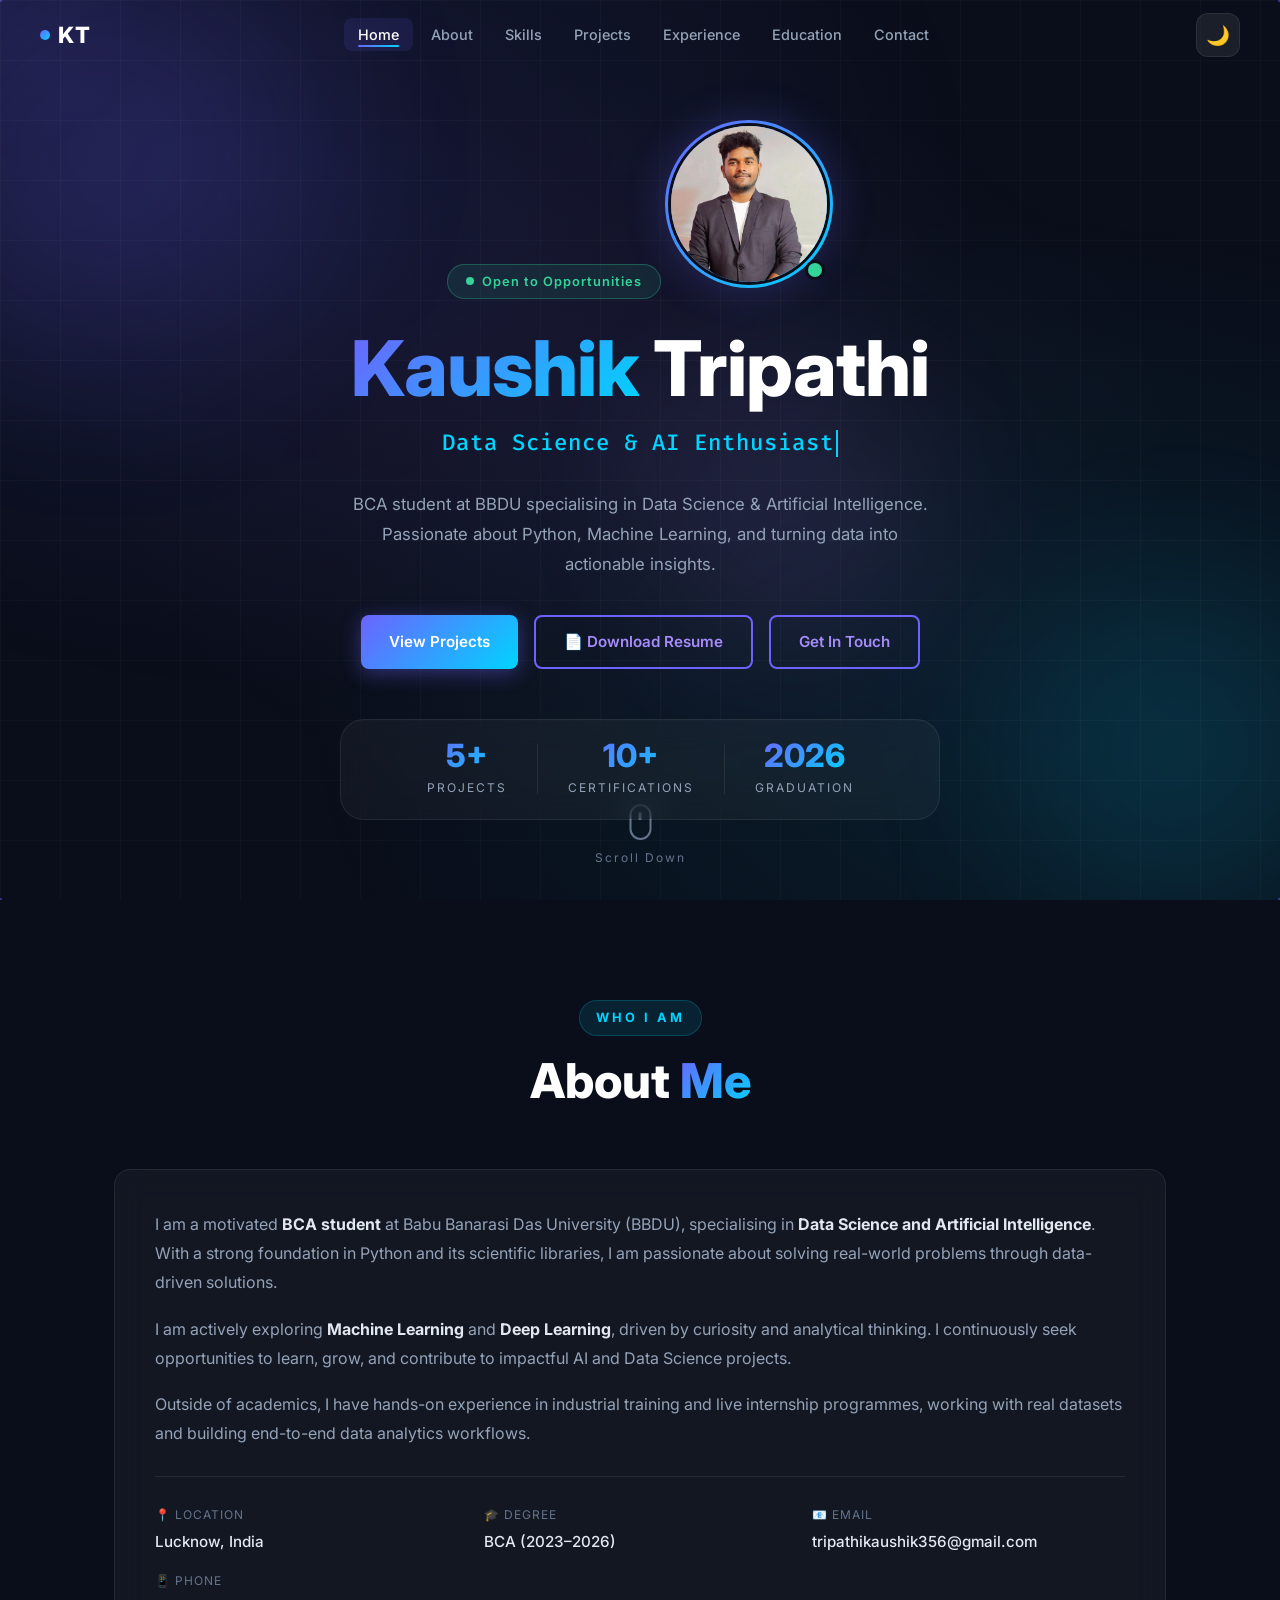
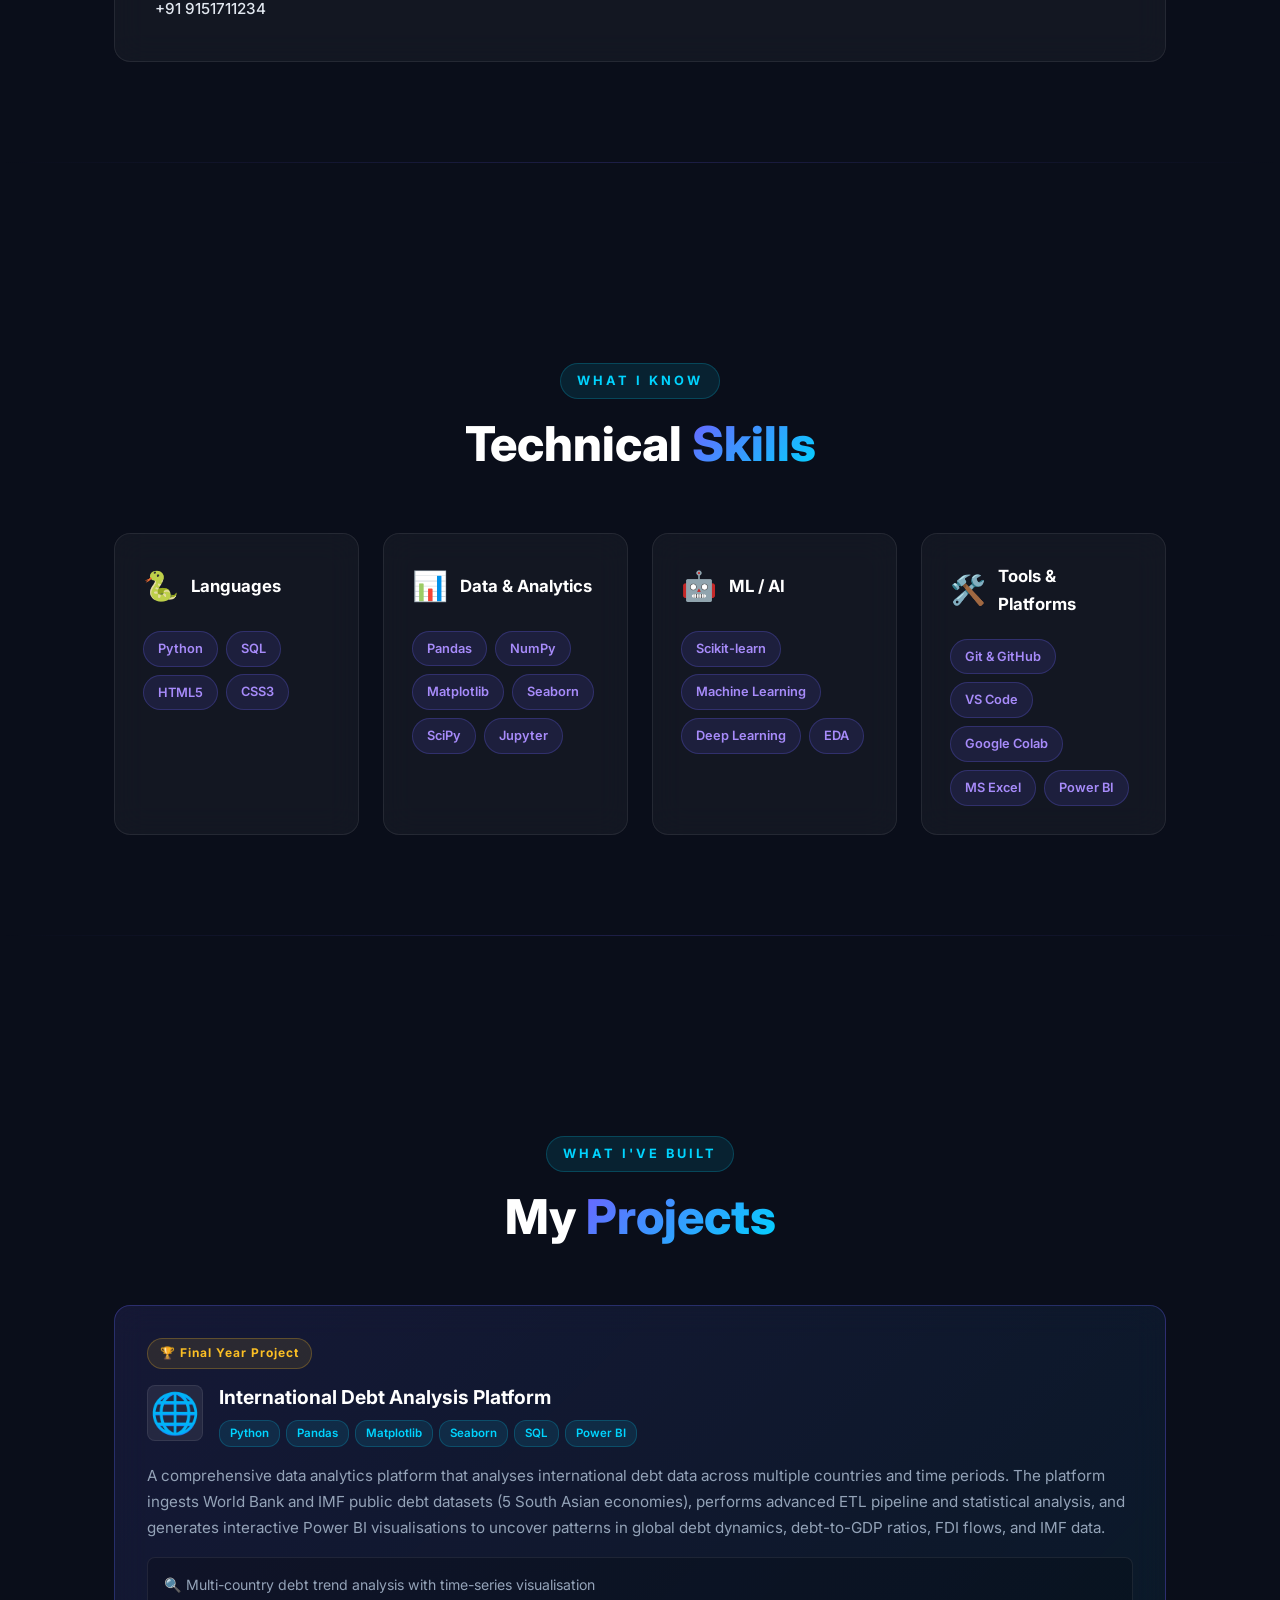
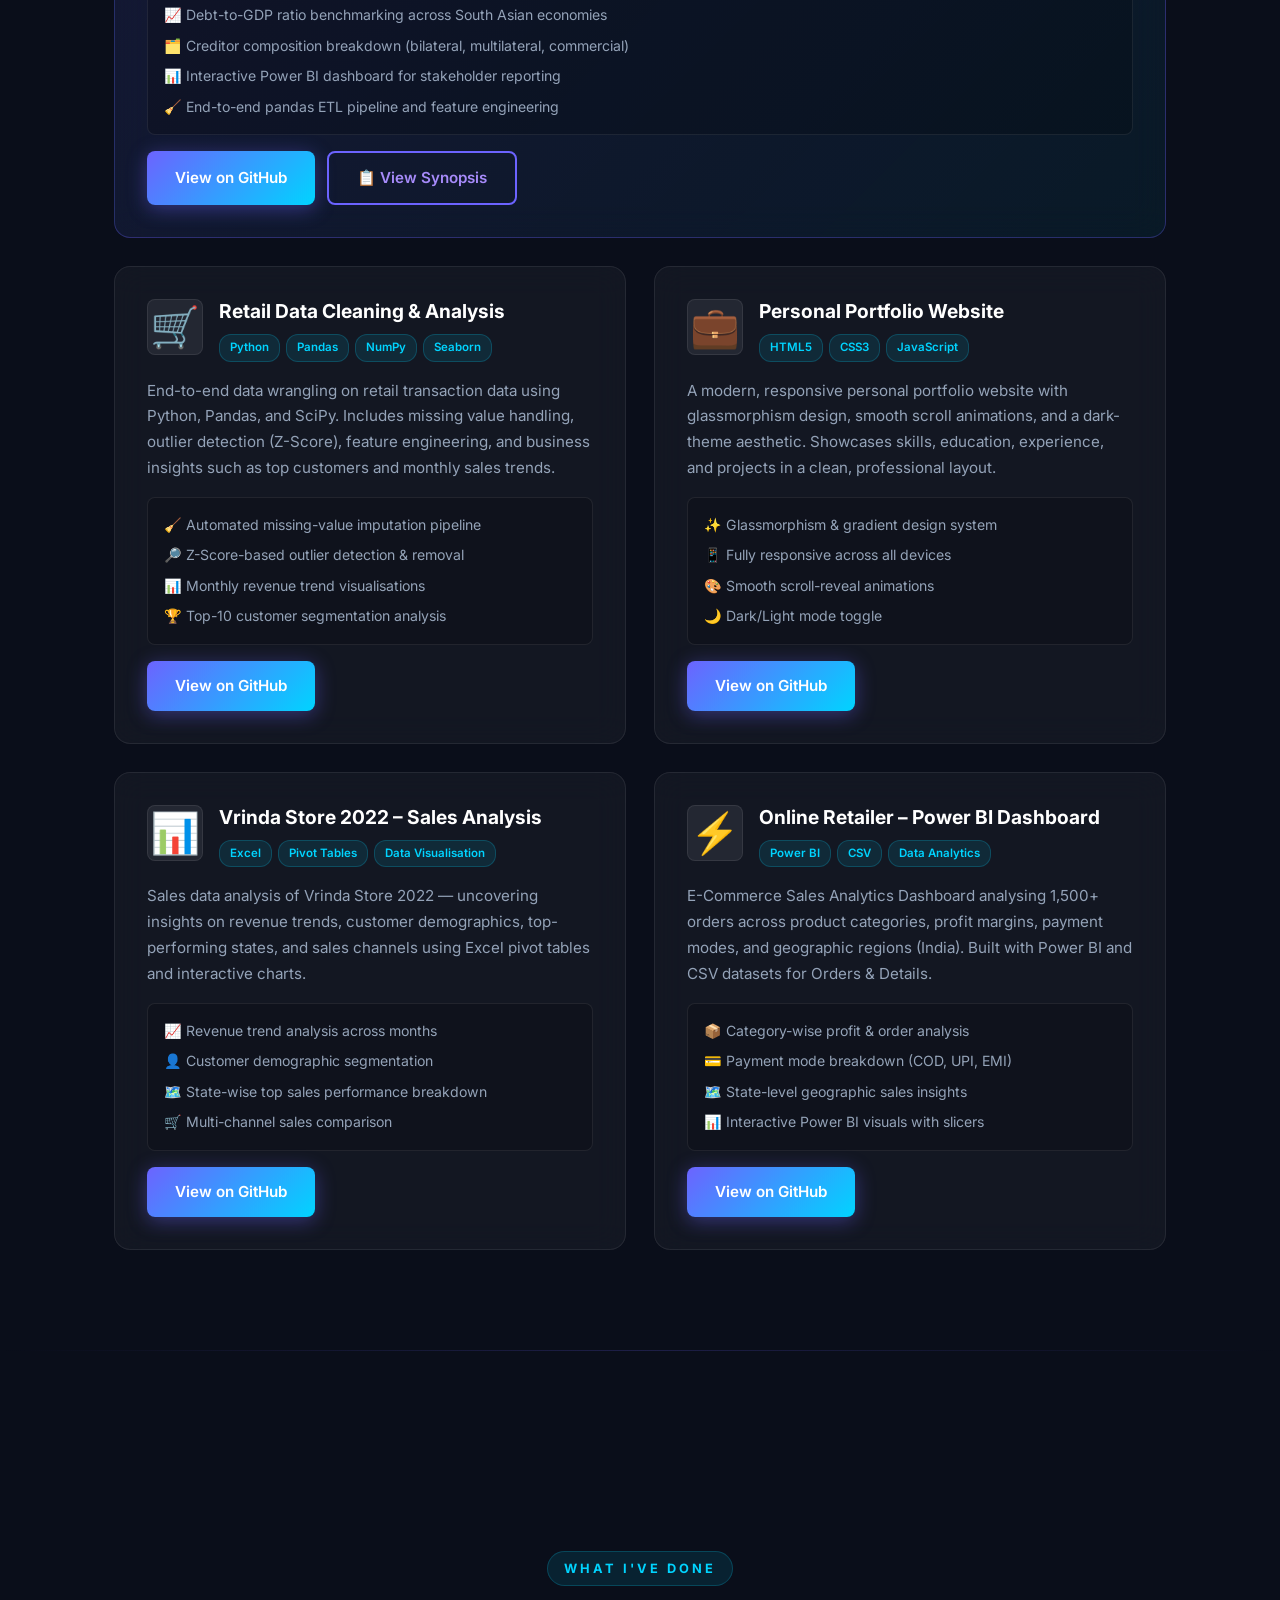
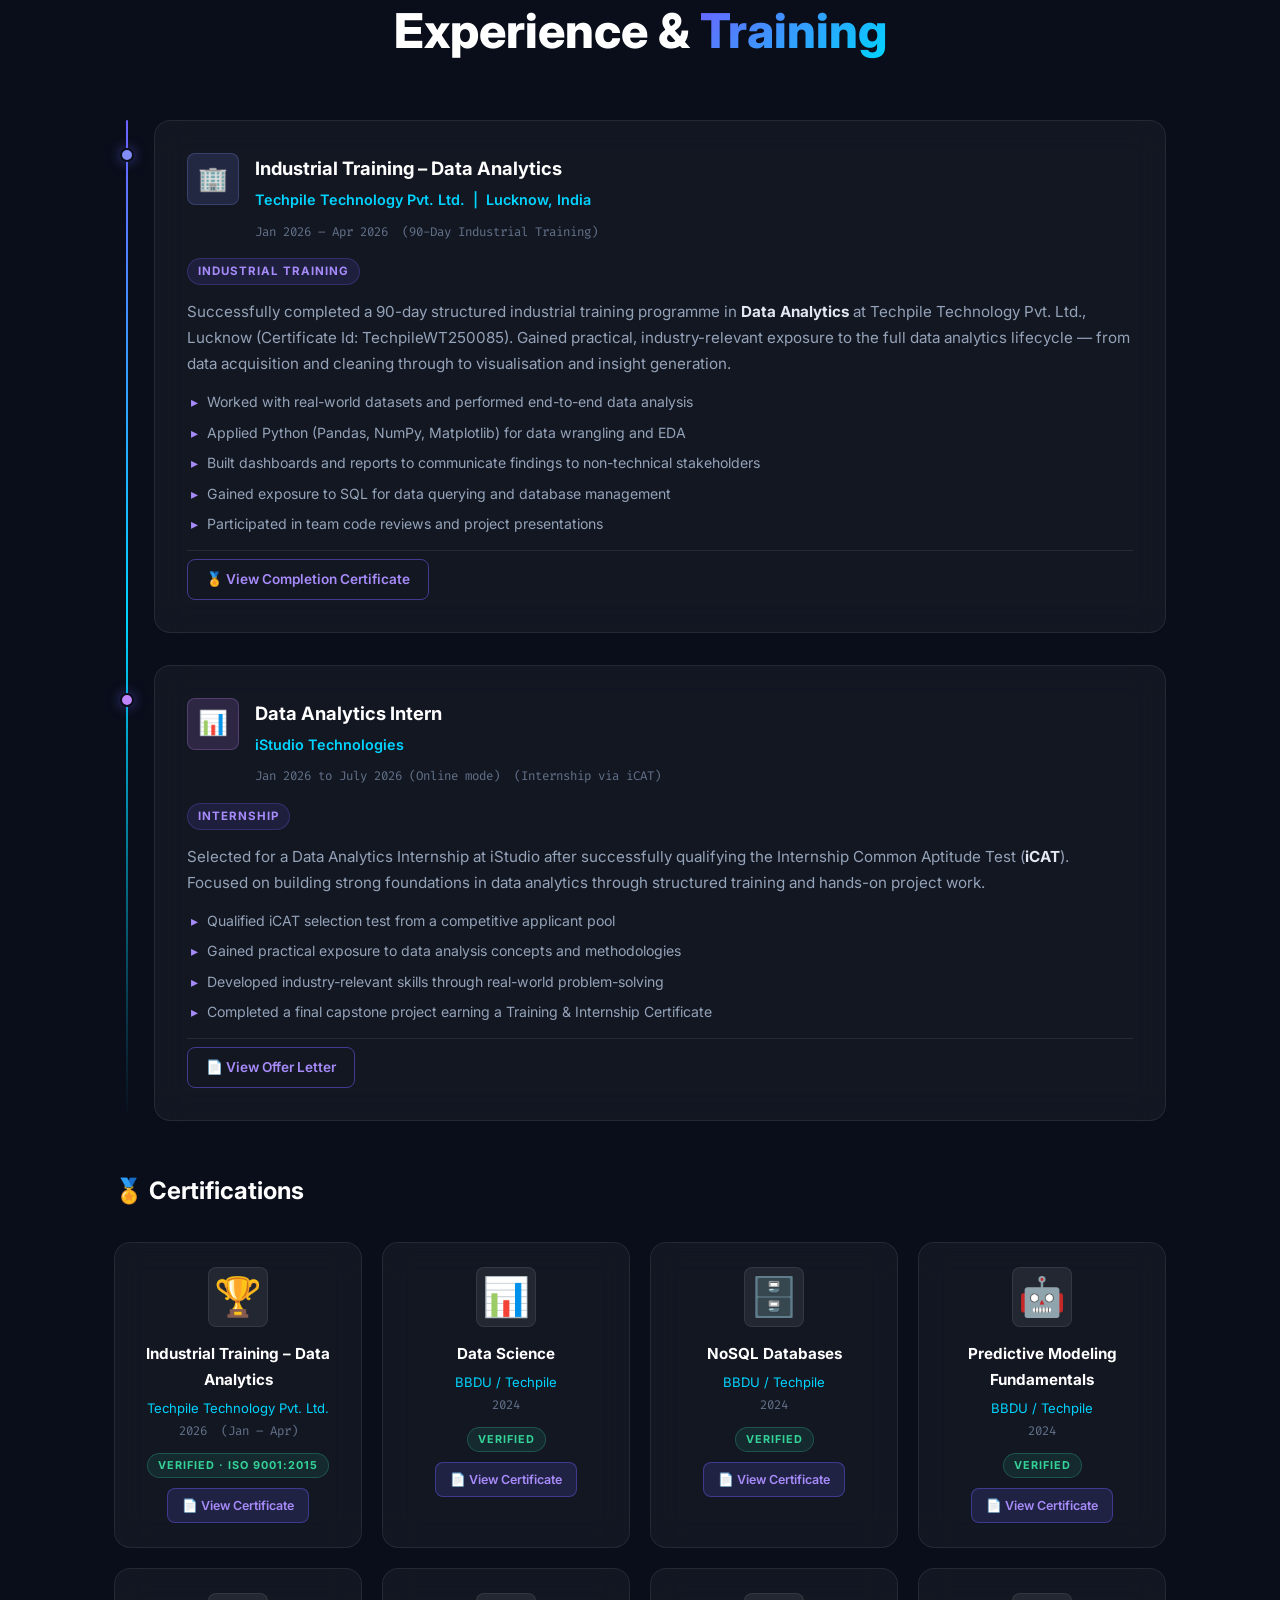
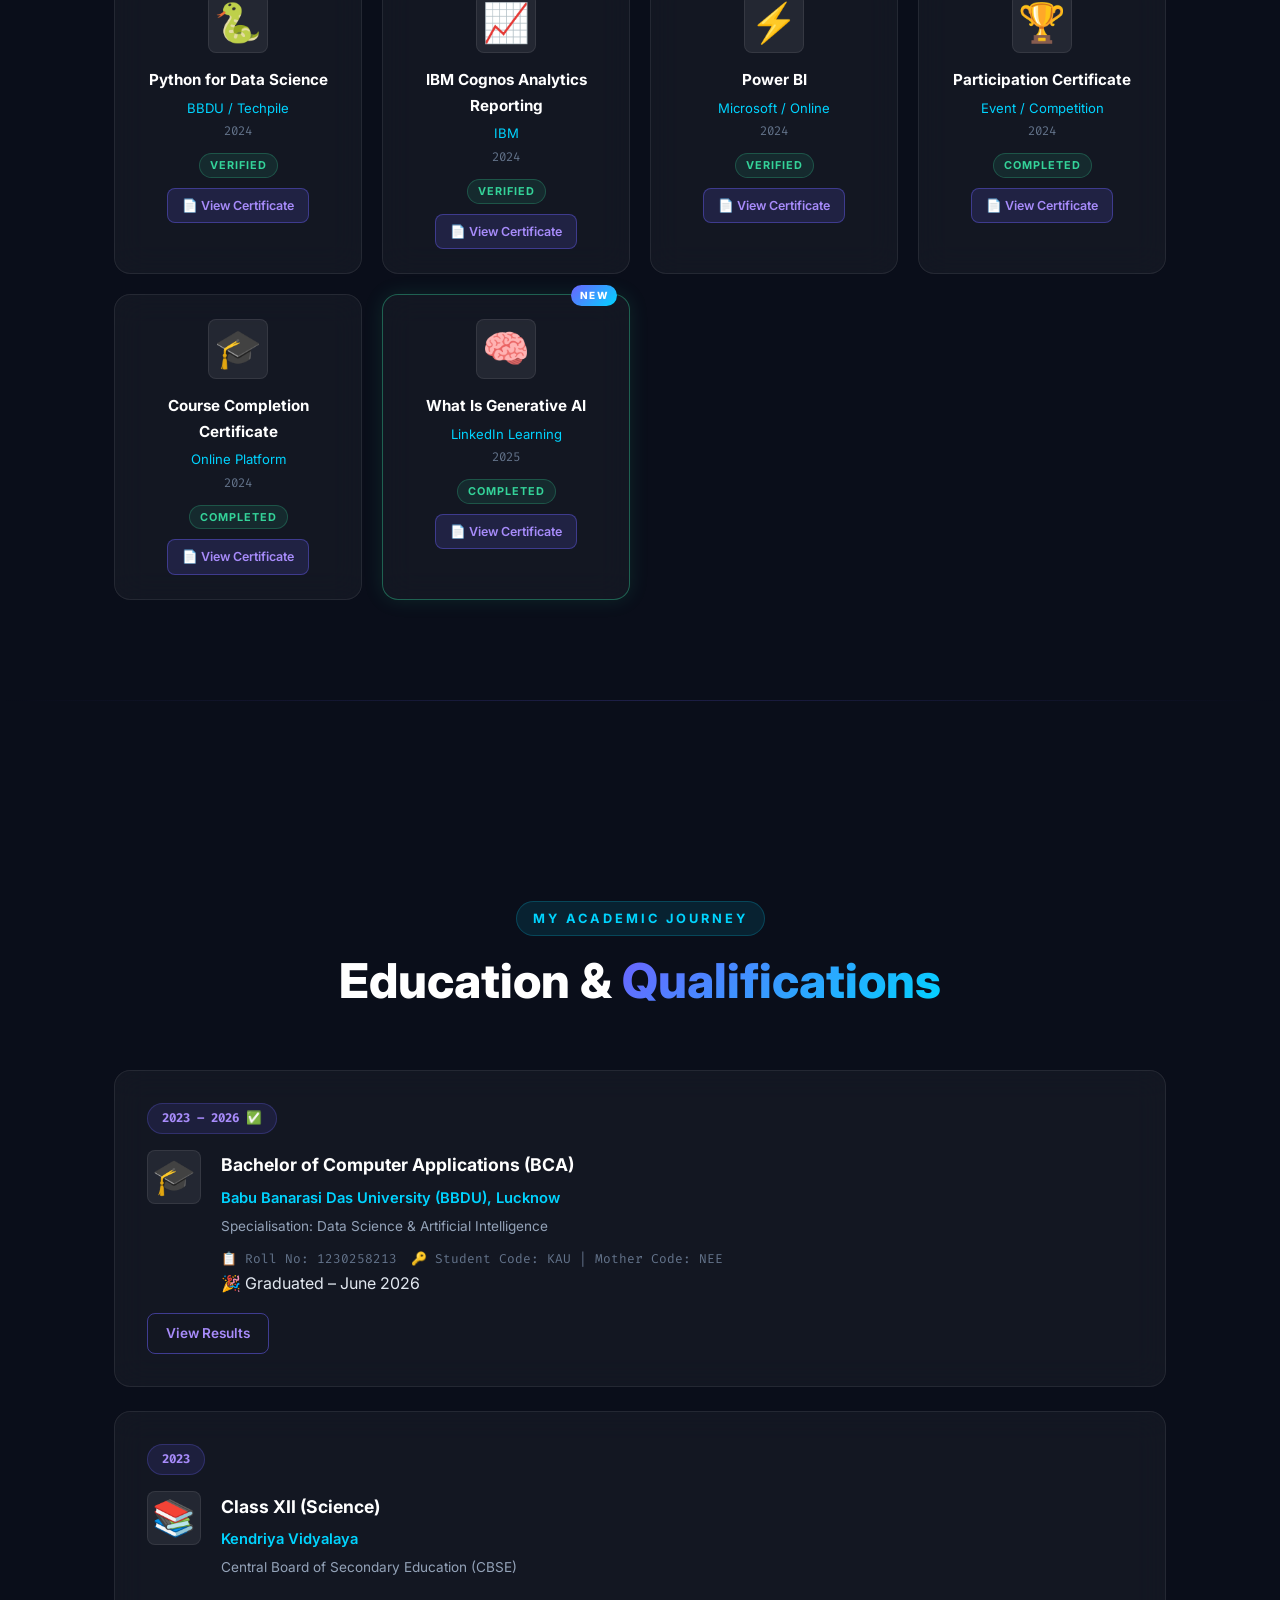
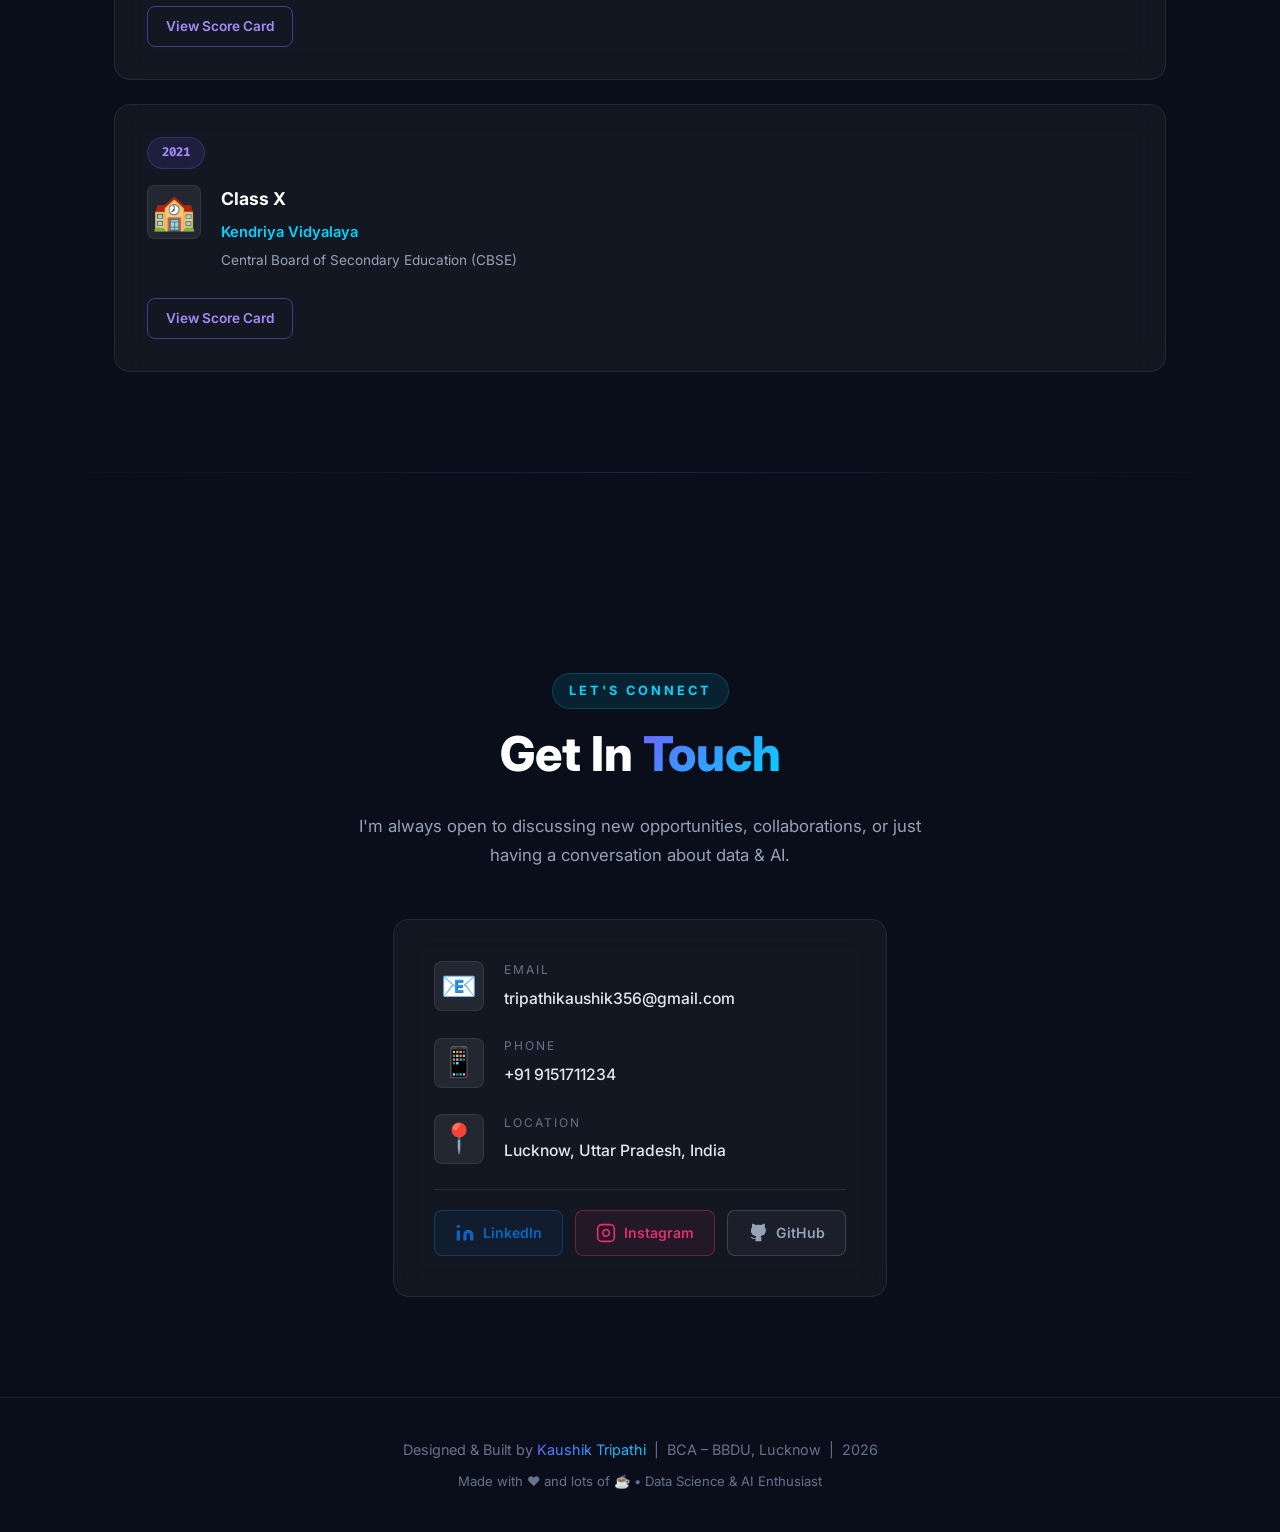
==== commit dab713df: "Revert: remove LeetCode section and graduation changes, restore original portfolio" ====
--- a/index.html
+++ b/index.html
@@ -432,7 +432,7 @@
                         <div>
                             <h3>Data Analytics Intern</h3>
                             <p class="exp-company">iStudio Technologies</p>
-                            <span class="exp-duration">2024 &nbsp;(Internship via iCAT)</span>
+                            <span class="exp-duration">Jan 2026 to July 2026 (Online mode) &nbsp;(Internship via iCAT)</span>
                         </div>
                     </div>
                     <div class="exp-badge">Internship</div>
@@ -606,7 +606,7 @@
         <div class="edu-timeline">
 
             <div class="edu-card glass-card" id="eduBCA">
-                <div class="edu-year-badge">2023 – 2026</div>
+                <div class="edu-year-badge">2023 – 2026 ✅</div>
                 <div class="edu-content">
                     <div class="edu-degree-icon">🎓</div>
                     <div>
@@ -617,6 +617,7 @@
                             <span>📋 Roll No: 1230258213</span>
                             <span>🔑 Student Code: KAU | Mother Code: NEE</span>
                         </div>
+                        <div class="edu-completed-badge">🎉 Graduated – June 2026</div>
                     </div>
                 </div>
                 <div class="edu-links">
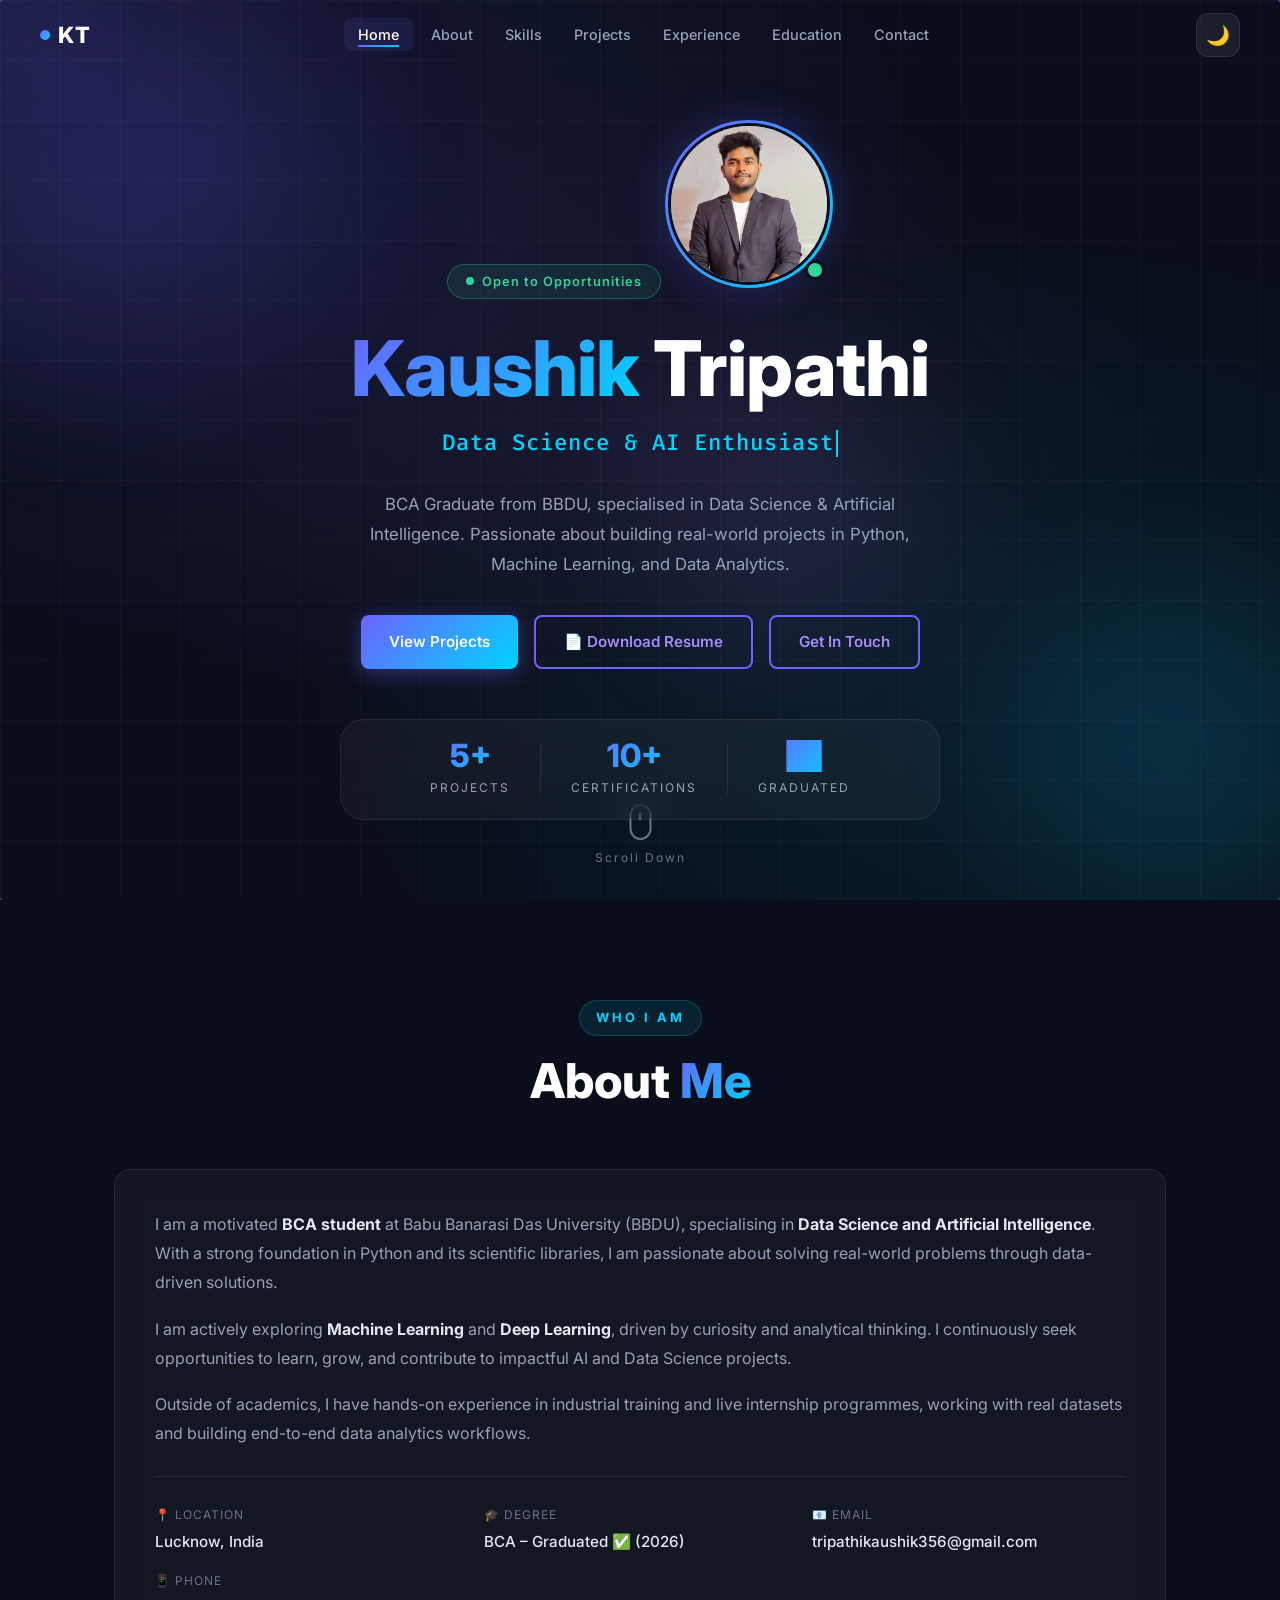
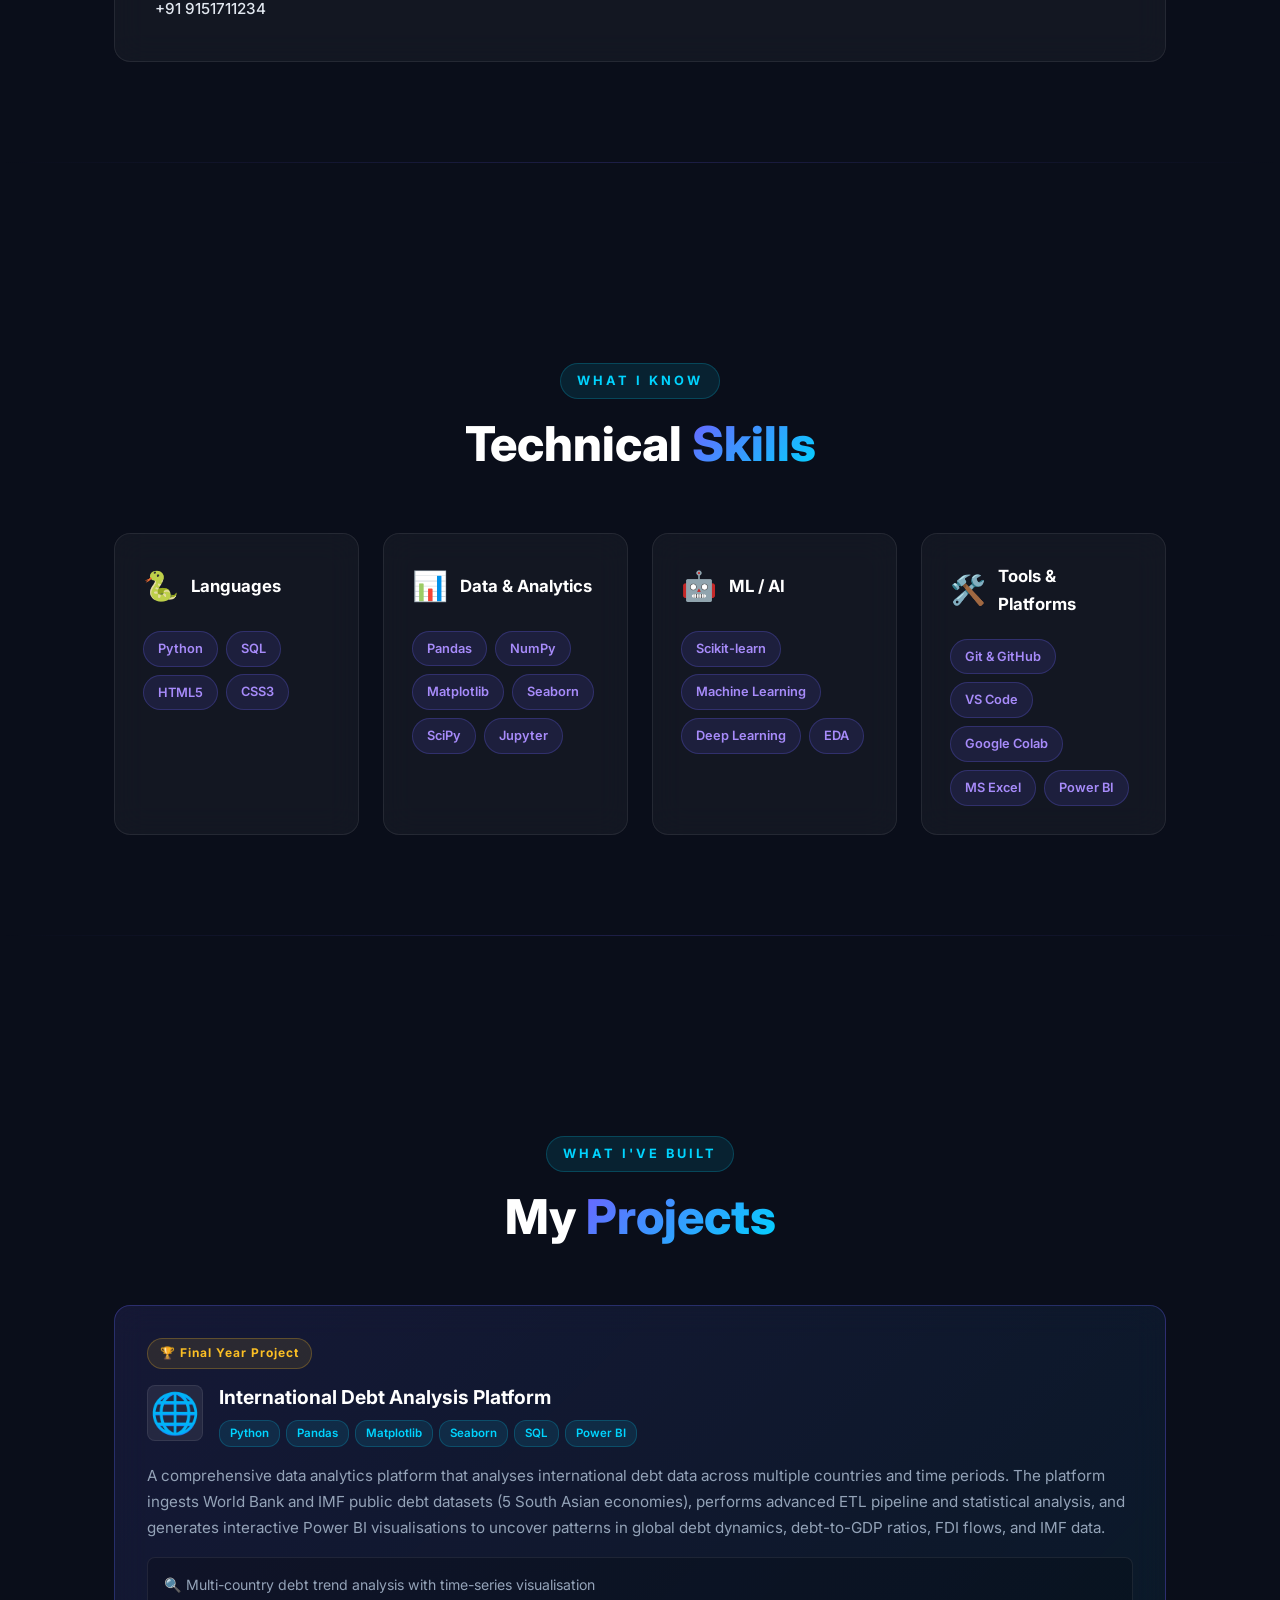
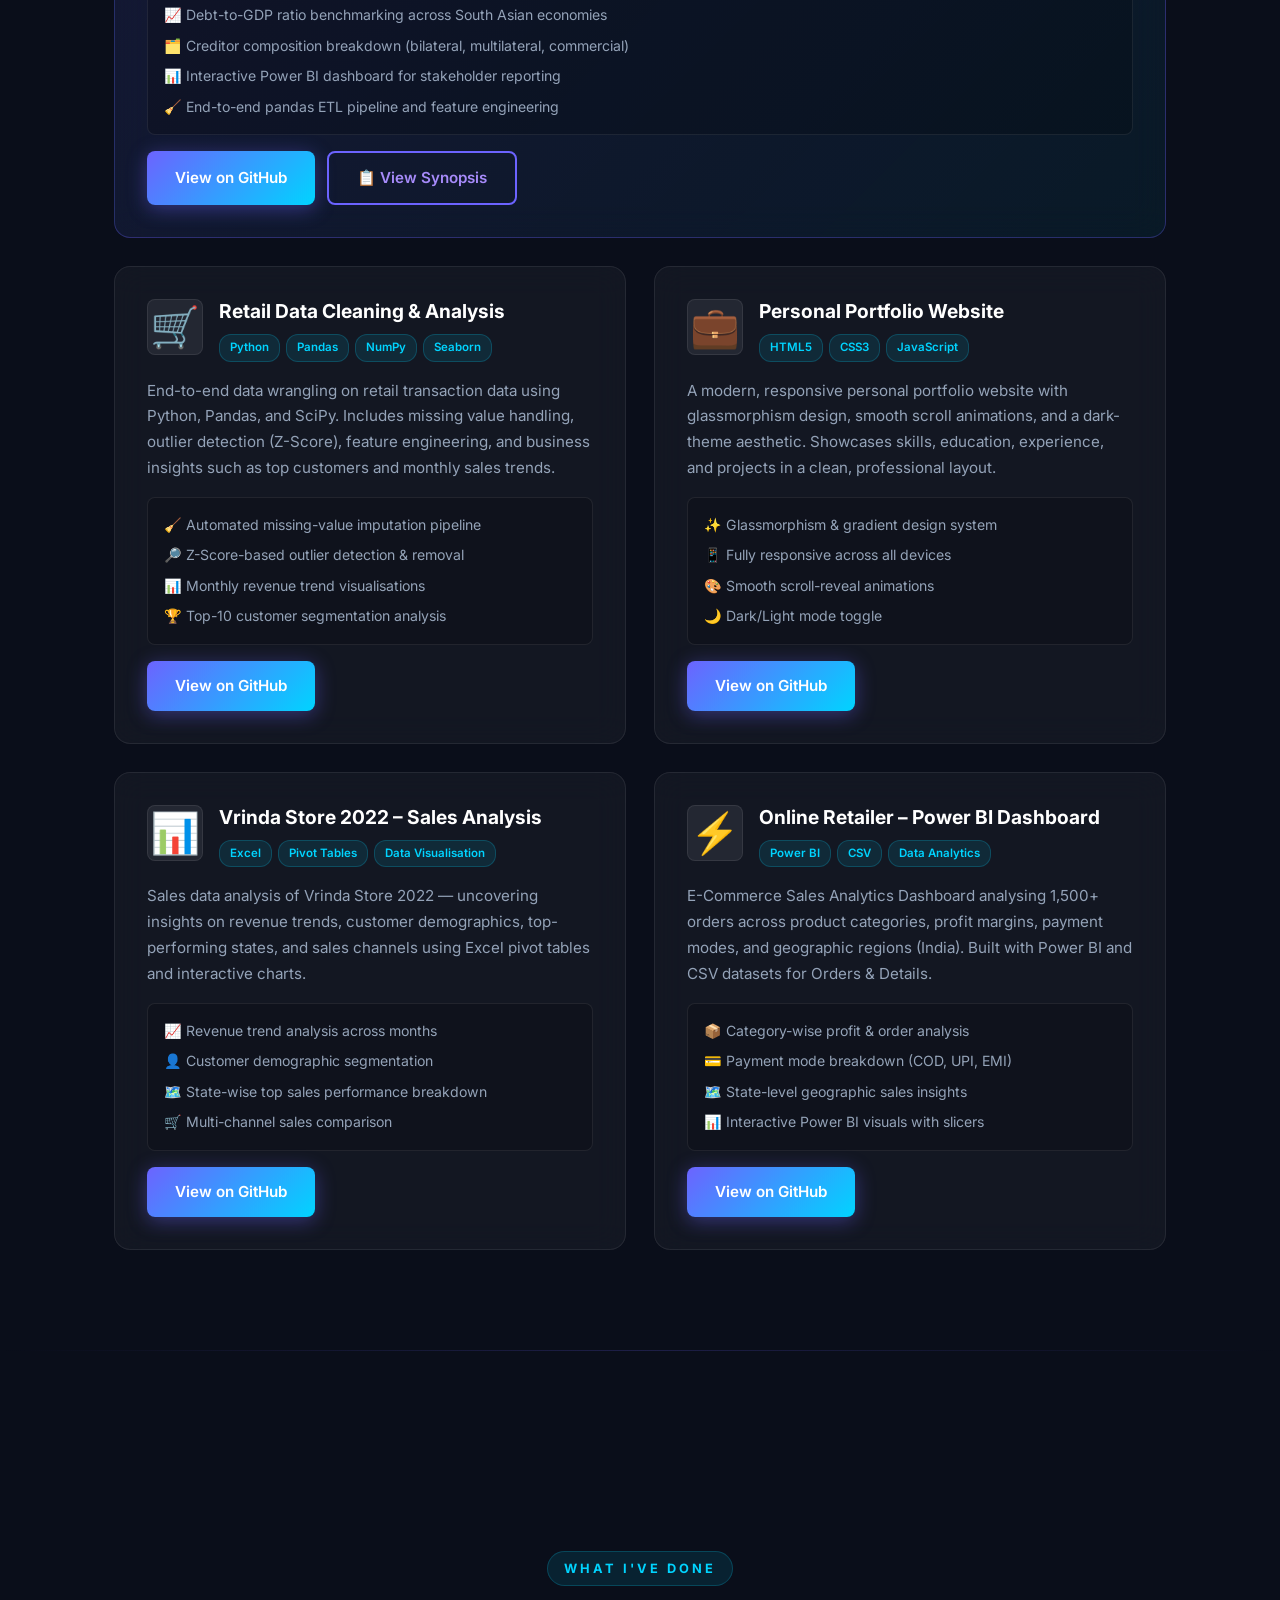
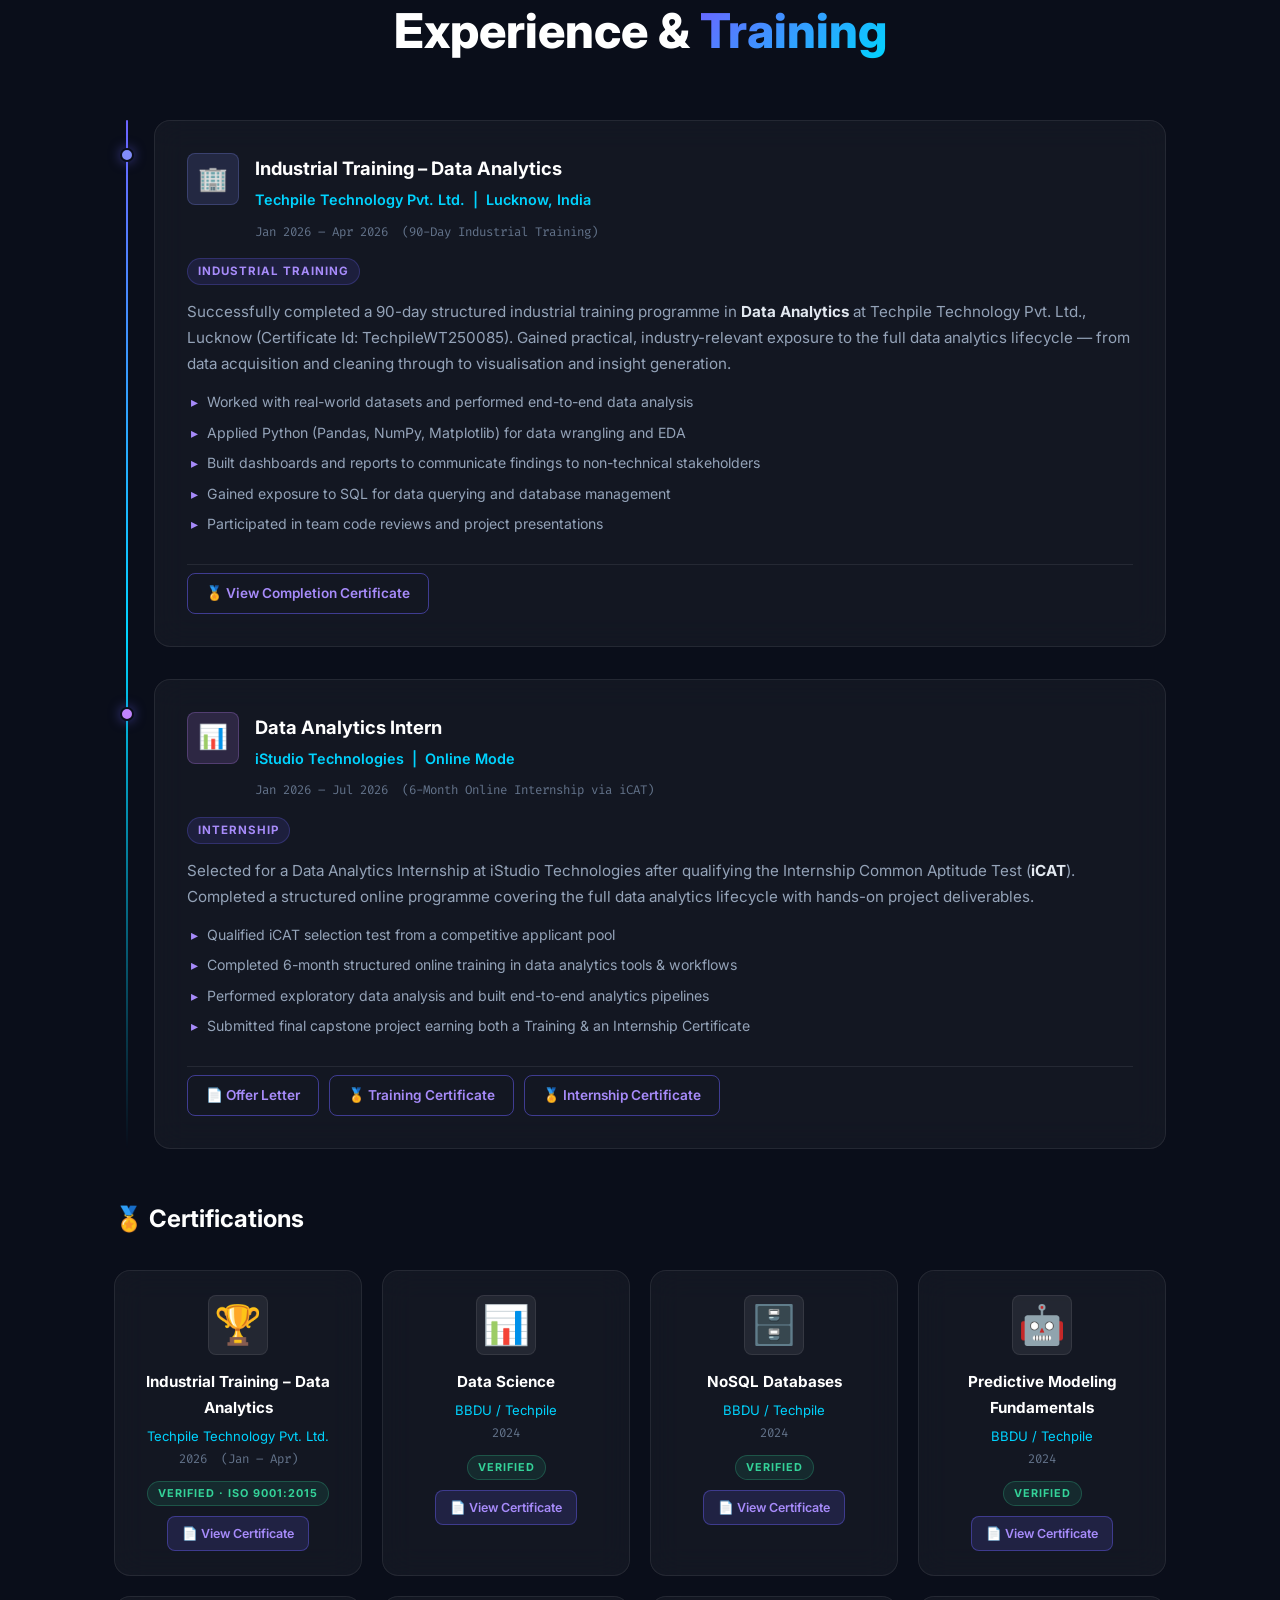
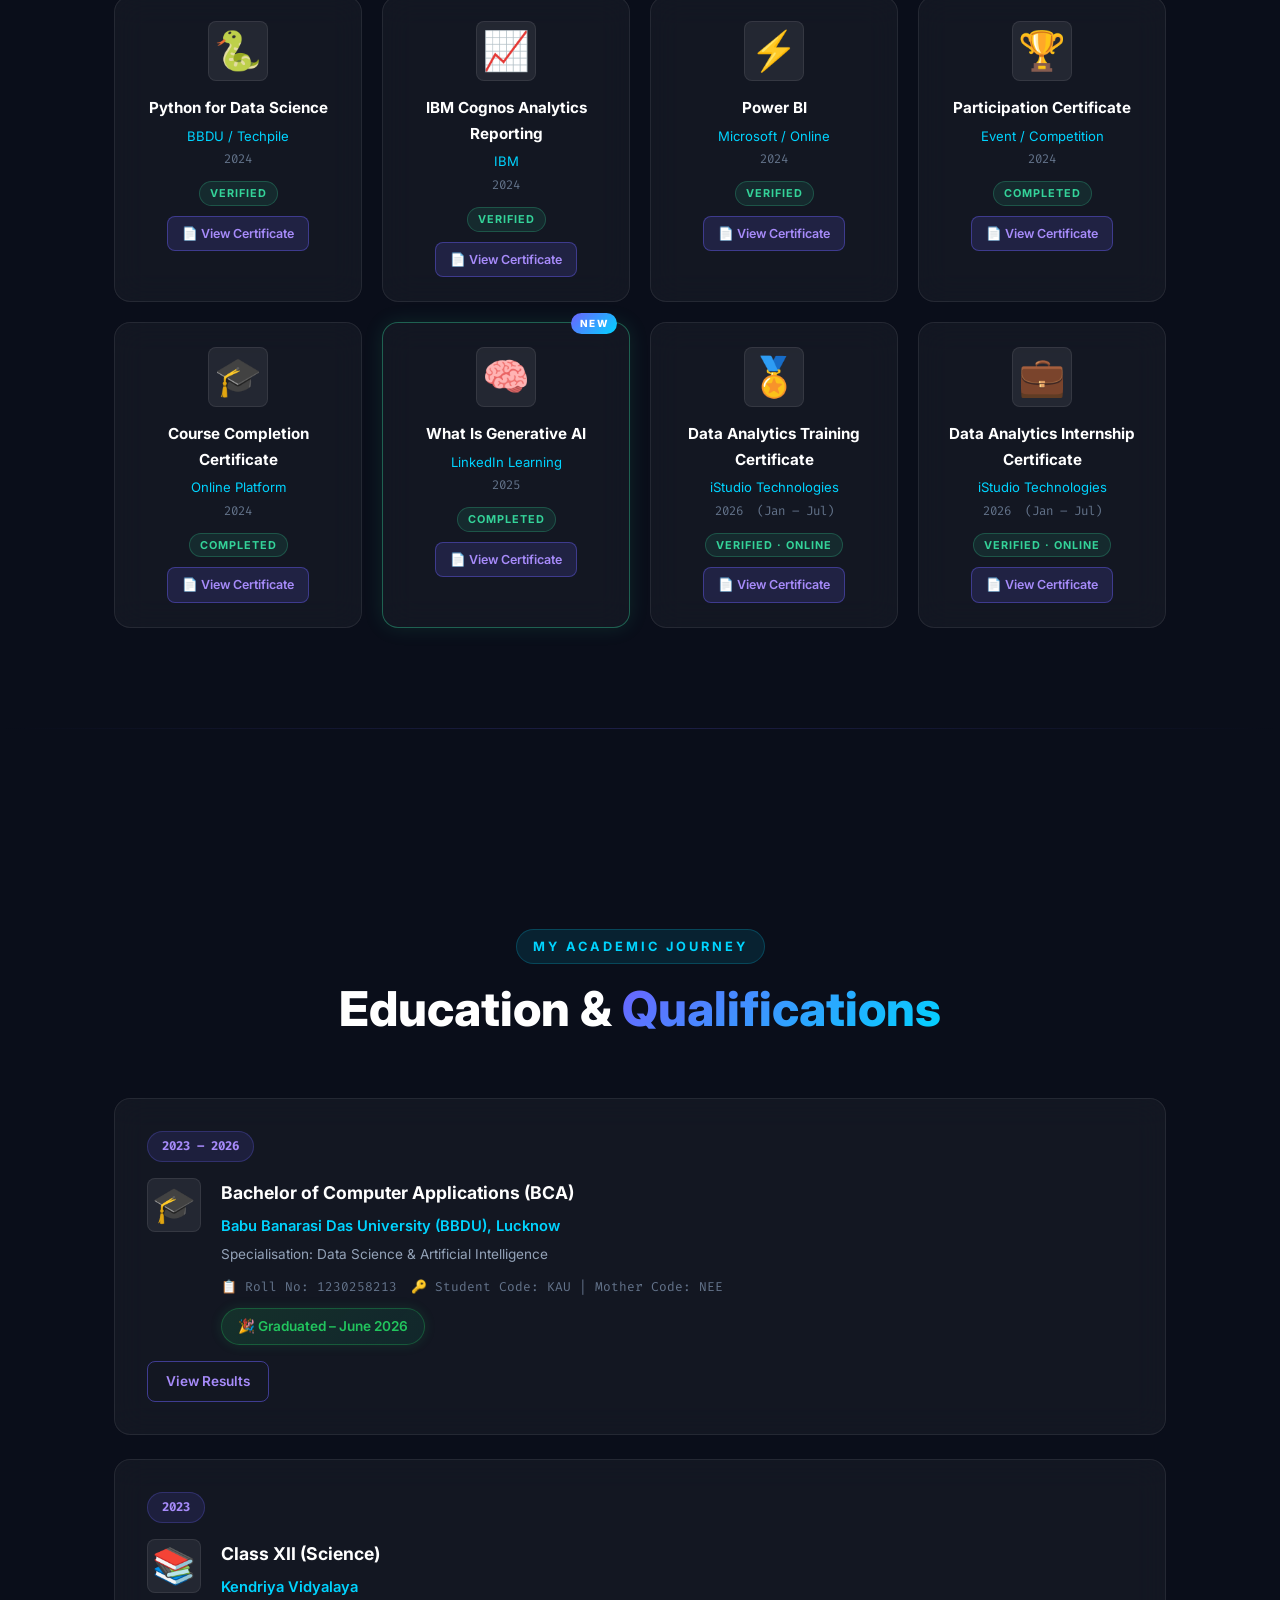
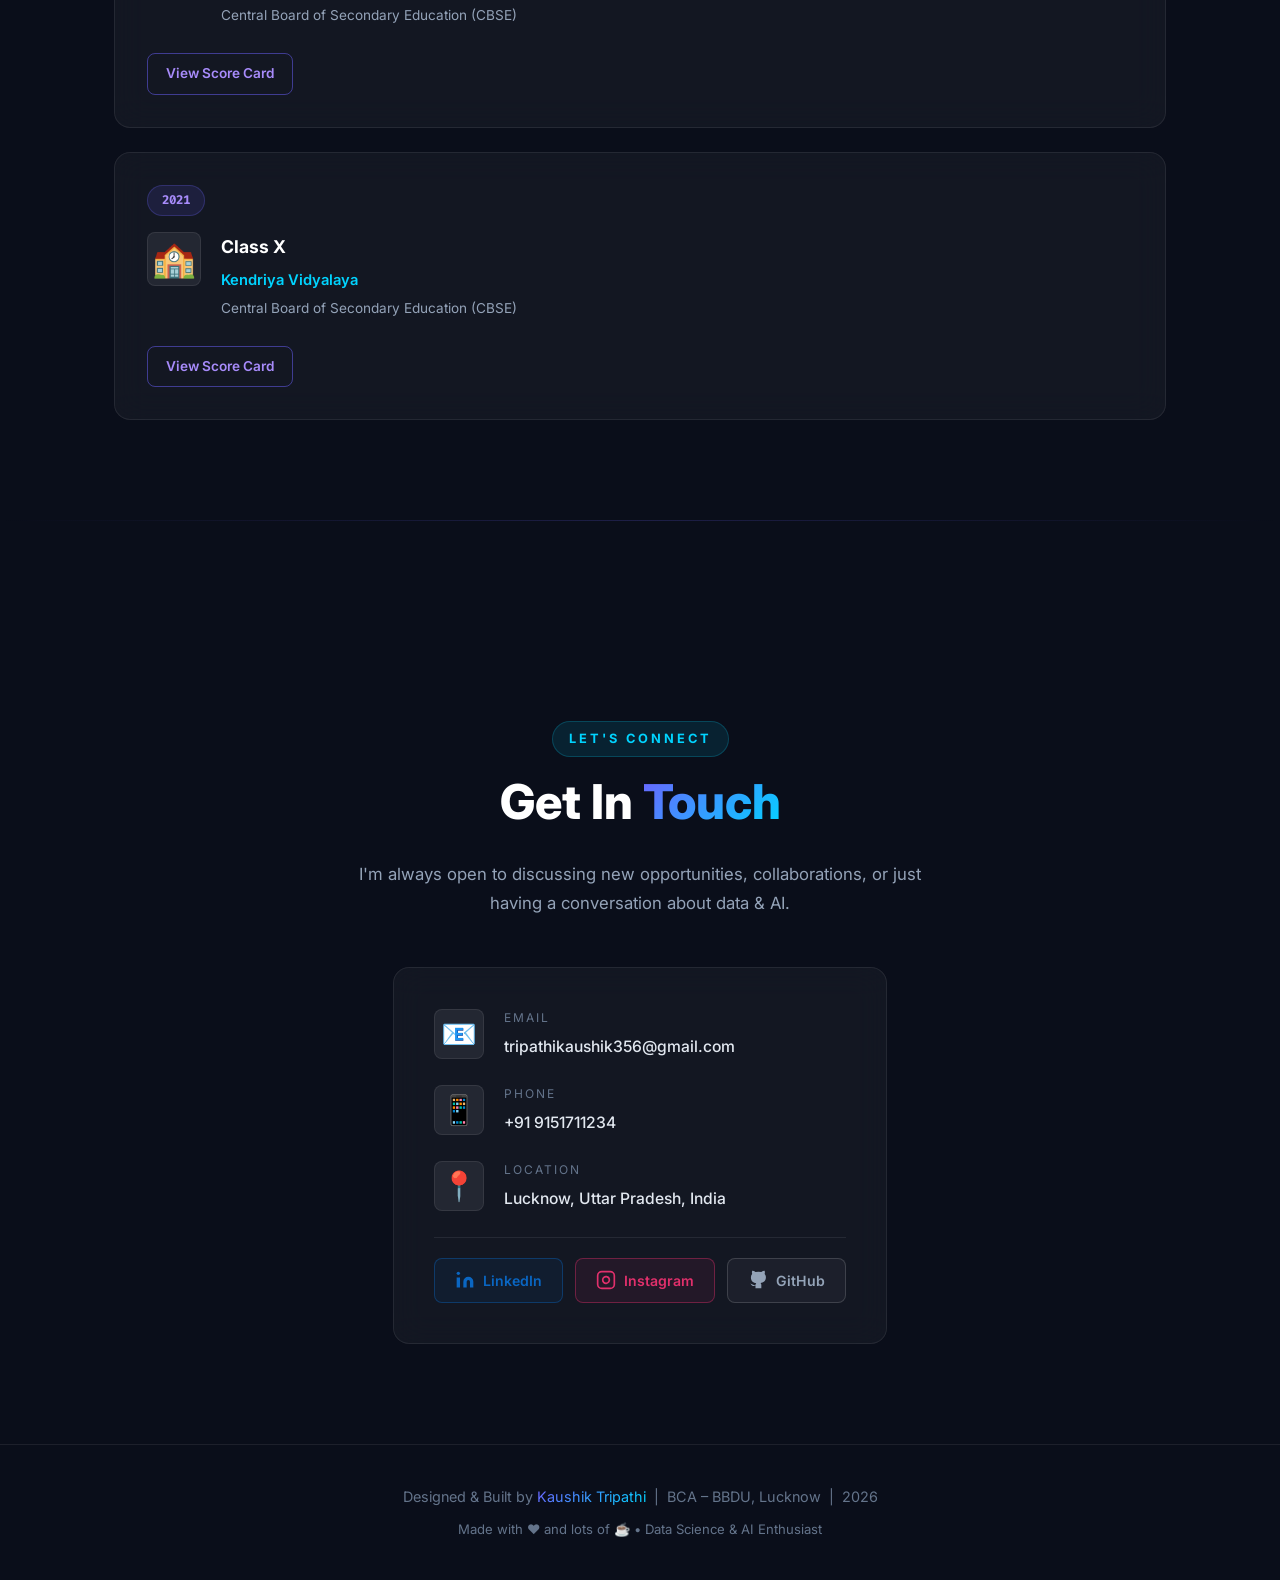
==== commit 09dedb1f: "feat: add iStudio internship PDFs, graduation status, 2 new cert cards, project-focused hero" ====
--- a/index.html
+++ b/index.html
@@ -1,1029 +1,1114 @@
 <!DOCTYPE html>
 <html lang="en" data-theme="dark">
+
 <head>
     <meta charset="UTF-8">
     <meta name="viewport" content="width=device-width, initial-scale=1.0">
-    <meta name="description" content="Kaushik Tripathi – BCA Data Science &amp; AI student at BBDU. Portfolio showcasing projects, experience, and skills in Python, Machine Learning, and Data Analytics.">
+    <meta name="description"
+        content="Kaushik Tripathi – BCA Data Science &amp; AI student at BBDU. Portfolio showcasing projects, experience, and skills in Python, Machine Learning, and Data Analytics.">
     <title>Kaushik Tripathi | Data Science &amp; AI Portfolio</title>
     <link rel="preconnect" href="https://fonts.googleapis.com">
     <link rel="preconnect" href="https://fonts.gstatic.com" crossorigin>
-    <link href="https://fonts.googleapis.com/css2?family=Inter:wght@300;400;500;600;700;800&family=Fira+Code:wght@400;500&display=swap" rel="stylesheet">
+    <link
+        href="https://fonts.googleapis.com/css2?family=Inter:wght@300;400;500;600;700;800&family=Fira+Code:wght@400;500&display=swap"
+        rel="stylesheet">
     <link rel="stylesheet" href="style.css">
 </head>
+
 <body>
 
-<!-- Particle Canvas -->
-<canvas id="particles-canvas"></canvas>
-
-<!-- Cursor Glow -->
-<div class="cursor-glow" id="cursorGlow"></div>
-
-<!-- ===== NAVBAR ===== -->
-<nav class="navbar" id="navbar">
-    <div class="nav-brand">
-        <span class="brand-dot"></span>
-        <span>KT</span>
-    </div>
-    <ul class="nav-links" id="navLinks">
-        <li><a href="#hero" class="nav-link active" id="nav-hero">Home</a></li>
-        <li><a href="#about" class="nav-link" id="nav-about">About</a></li>
-        <li><a href="#skills" class="nav-link" id="nav-skills">Skills</a></li>
-        <li><a href="#projects" class="nav-link" id="nav-projects">Projects</a></li>
-        <li><a href="#experience" class="nav-link" id="nav-experience">Experience</a></li>
-        <li><a href="#education" class="nav-link" id="nav-education">Education</a></li>
-        <li><a href="#contact" class="nav-link" id="nav-contact">Contact</a></li>
-    </ul>
-    <div class="nav-right">
-        <button class="theme-toggle" id="themeToggle" aria-label="Toggle theme">
-            <span class="icon-sun">☀️</span>
-            <span class="icon-moon">🌙</span>
-        </button>
-        <button class="hamburger" id="hamburger" aria-label="Toggle menu">
-            <span></span><span></span><span></span>
-        </button>
-    </div>
-</nav>
-
-<!-- ===== HERO SECTION ===== -->
-<section id="hero" class="hero-section">
-    <div class="hero-bg">
-        <div class="hero-blob blob1"></div>
-        <div class="hero-blob blob2"></div>
-        <div class="hero-blob blob3"></div>
-        <div class="grid-overlay"></div>
-    </div>
-    <div class="hero-content">
-        <div class="hero-badge">
-            <span class="badge-dot"></span>
-            Open to Opportunities
+    <!-- Particle Canvas -->
+    <canvas id="particles-canvas"></canvas>
+
+    <!-- Cursor Glow -->
+    <div class="cursor-glow" id="cursorGlow"></div>
+
+    <!-- ===== NAVBAR ===== -->
+    <nav class="navbar" id="navbar">
+        <div class="nav-brand">
+            <span class="brand-dot"></span>
+            <span>KT</span>
         </div>
-        <div class="hero-avatar-wrapper">
-            <div class="avatar-tilt" id="avatarTilt">
-                <div class="avatar-ring">
-                    <img src="PIC/proflepic.jpg" alt="Kaushik Tripathi" class="hero-avatar" id="heroAvatar" style="object-position: center 10%;">
-                </div>
-            </div>
-            <div class="avatar-status"></div>
+        <ul class="nav-links" id="navLinks">
+            <li><a href="#hero" class="nav-link active" id="nav-hero">Home</a></li>
+            <li><a href="#about" class="nav-link" id="nav-about">About</a></li>
+            <li><a href="#skills" class="nav-link" id="nav-skills">Skills</a></li>
+            <li><a href="#projects" class="nav-link" id="nav-projects">Projects</a></li>
+            <li><a href="#experience" class="nav-link" id="nav-experience">Experience</a></li>
+            <li><a href="#education" class="nav-link" id="nav-education">Education</a></li>
+            <li><a href="#contact" class="nav-link" id="nav-contact">Contact</a></li>
+        </ul>
+        <div class="nav-right">
+            <button class="theme-toggle" id="themeToggle" aria-label="Toggle theme">
+                <span class="icon-sun">☀️</span>
+                <span class="icon-moon">🌙</span>
+            </button>
+            <button class="hamburger" id="hamburger" aria-label="Toggle menu">
+                <span></span><span></span><span></span>
+            </button>
         </div>
-        <h1 class="hero-name">
-            <span class="text-gradient">Kaushik</span> Tripathi
-        </h1>
-        <p class="hero-tagline" id="heroTagline"><span id="typedText"></span><span class="typed-cursor"></span></p>
-        <p class="hero-desc">
-            BCA student at BBDU specialising in Data Science &amp; Artificial Intelligence.
-            Passionate about Python, Machine Learning, and turning data into actionable insights.
-        </p>
-        <div class="hero-cta">
-            <a href="#projects" class="btn btn-primary" id="heroViewProjects">View Projects</a>
-            <a href="Kaushik_Tripathi_Data_Analyst_Resume.docx" download class="btn btn-outline" id="heroResume">📄 Download Resume</a>
-            <a href="#contact" class="btn btn-outline" id="heroContact">Get In Touch</a>
+    </nav>
+
+    <!-- ===== HERO SECTION ===== -->
+    <section id="hero" class="hero-section">
+        <div class="hero-bg">
+            <div class="hero-blob blob1"></div>
+            <div class="hero-blob blob2"></div>
+            <div class="hero-blob blob3"></div>
+            <div class="grid-overlay"></div>
         </div>
-        <div class="hero-stats">
-            <div class="stat-item">
-                <span class="stat-num" data-count="5">0</span>
-                <span class="stat-label">Projects</span>
-            </div>
-            <div class="stat-divider"></div>
-            <div class="stat-item">
-                <span class="stat-num" data-count="10">0</span>
-                <span class="stat-label">Certifications</span>
-            </div>
-            <div class="stat-divider"></div>
-            <div class="stat-item">
-                <span class="stat-num">2026</span>
-                <span class="stat-label">Graduation</span>
+        <div class="hero-content">
+            <div class="hero-badge">
+                <span class="badge-dot"></span>
+                Open to Opportunities
+            </div>
+            <div class="hero-avatar-wrapper">
+                <div class="avatar-tilt" id="avatarTilt">
+                    <div class="avatar-ring">
+                        <img src="PIC/proflepic.jpg" alt="Kaushik Tripathi" class="hero-avatar" id="heroAvatar"
+                            style="object-position: center 10%;">
+                    </div>
+                </div>
+                <div class="avatar-status"></div>
+            </div>
+            <h1 class="hero-name">
+                <span class="text-gradient">Kaushik</span> Tripathi
+            </h1>
+            <p class="hero-tagline" id="heroTagline"><span id="typedText"></span><span class="typed-cursor"></span></p>
+            <p class="hero-desc">
+                BCA Graduate from BBDU, specialised in Data Science &amp; Artificial Intelligence.
+                Passionate about building real-world projects in Python, Machine Learning, and Data Analytics.
+            </p>
+            <div class="hero-cta">
+                <a href="#projects" class="btn btn-primary" id="heroViewProjects">View Projects</a>
+                <a href="Kaushik_Tripathi_Data_Analyst_Resume.docx" download class="btn btn-outline" id="heroResume">📄
+                    Download Resume</a>
+                <a href="#contact" class="btn btn-outline" id="heroContact">Get In Touch</a>
+            </div>
+            <div class="hero-stats">
+                <div class="stat-item">
+                    <span class="stat-num" data-count="5">0</span>
+                    <span class="stat-label">Projects</span>
+                </div>
+                <div class="stat-divider"></div>
+                <div class="stat-item">
+                    <span class="stat-num" data-count="10">0</span>
+                    <span class="stat-label">Certifications</span>
+                </div>
+                <div class="stat-divider"></div>
+                <div class="stat-item">
+                    <span class="stat-num">✅</span>
+                    <span class="stat-label">Graduated</span>
+                </div>
             </div>
         </div>
-    </div>
-    <div class="scroll-indicator" id="scrollIndicator">
-        <div class="scroll-mouse">
-            <div class="scroll-wheel"></div>
+        <div class="scroll-indicator" id="scrollIndicator">
+            <div class="scroll-mouse">
+                <div class="scroll-wheel"></div>
+            </div>
+            <span>Scroll Down</span>
         </div>
-        <span>Scroll Down</span>
-    </div>
-</section>
-
-<!-- ===== ABOUT SECTION ===== -->
-<section id="about" class="section about-section">
-    <div class="container">
-        <div class="section-header">
-            <span class="section-tag">Who I Am</span>
-            <h2 class="section-title">About <span class="text-gradient">Me</span></h2>
+    </section>
+
+    <!-- ===== ABOUT SECTION ===== -->
+    <section id="about" class="section about-section">
+        <div class="container">
+            <div class="section-header">
+                <span class="section-tag">Who I Am</span>
+                <h2 class="section-title">About <span class="text-gradient">Me</span></h2>
+            </div>
+            <div class="about-grid">
+                <div class="about-text glass-card">
+                    <p>
+                        I am a motivated <strong>BCA student</strong> at Babu Banarasi Das University (BBDU),
+                        specialising in <strong>Data Science and Artificial Intelligence</strong>.
+                        With a strong foundation in Python and its scientific libraries, I am passionate
+                        about solving real-world problems through data-driven solutions.
+                    </p>
+                    <p>
+                        I am actively exploring <strong>Machine Learning</strong> and <strong>Deep Learning</strong>,
+                        driven by curiosity and analytical thinking. I continuously seek opportunities to learn,
+                        grow, and contribute to impactful AI and Data Science projects.
+                    </p>
+                    <p>
+                        Outside of academics, I have hands-on experience in industrial training and live
+                        internship programmes, working with real datasets and building end-to-end data
+                        analytics workflows.
+                    </p>
+                    <div class="about-info-grid">
+                        <div class="about-info-item">
+                            <span class="info-label">📍 Location</span>
+                            <span class="info-value">Lucknow, India</span>
+                        </div>
+                        <div class="about-info-item">
+                            <span class="info-label">🎓 Degree</span>
+                            <span class="info-value">BCA – Graduated ✅ (2026)</span>
+                        </div>
+                        <div class="about-info-item">
+                            <span class="info-label">📧 Email</span>
+                            <span class="info-value">tripathikaushik356@gmail.com</span>
+                        </div>
+                        <div class="about-info-item">
+                            <span class="info-label">📱 Phone</span>
+                            <span class="info-value">+91 9151711234</span>
+                        </div>
+                    </div>
+                </div>
+            </div>
         </div>
-        <div class="about-grid">
-            <div class="about-text glass-card">
-                <p>
-                    I am a motivated <strong>BCA student</strong> at Babu Banarasi Das University (BBDU),
-                    specialising in <strong>Data Science and Artificial Intelligence</strong>.
-                    With a strong foundation in Python and its scientific libraries, I am passionate
-                    about solving real-world problems through data-driven solutions.
-                </p>
-                <p>
-                    I am actively exploring <strong>Machine Learning</strong> and <strong>Deep Learning</strong>,
-                    driven by curiosity and analytical thinking. I continuously seek opportunities to learn,
-                    grow, and contribute to impactful AI and Data Science projects.
-                </p>
-                <p>
-                    Outside of academics, I have hands-on experience in industrial training and live
-                    internship programmes, working with real datasets and building end-to-end data
-                    analytics workflows.
-                </p>
-                <div class="about-info-grid">
-                    <div class="about-info-item">
-                        <span class="info-label">📍 Location</span>
-                        <span class="info-value">Lucknow, India</span>
-                    </div>
-                    <div class="about-info-item">
-                        <span class="info-label">🎓 Degree</span>
-                        <span class="info-value">BCA (2023–2026)</span>
-                    </div>
-                    <div class="about-info-item">
-                        <span class="info-label">📧 Email</span>
-                        <span class="info-value">tripathikaushik356@gmail.com</span>
-                    </div>
-                    <div class="about-info-item">
-                        <span class="info-label">📱 Phone</span>
-                        <span class="info-value">+91 9151711234</span>
+    </section>
+
+    <!-- ===== SKILLS SECTION ===== -->
+    <section id="skills" class="section skills-section">
+        <div class="container">
+            <div class="section-header">
+                <span class="section-tag">What I Know</span>
+                <h2 class="section-title">Technical <span class="text-gradient">Skills</span></h2>
+            </div>
+            <div class="skills-grid">
+                <div class="skill-category glass-card">
+                    <div class="skill-cat-header">
+                        <span class="skill-cat-icon">🐍</span>
+                        <h3>Languages</h3>
+                    </div>
+                    <div class="skill-tags">
+                        <span class="skill-tag">Python</span>
+                        <span class="skill-tag">SQL</span>
+                        <span class="skill-tag">HTML5</span>
+                        <span class="skill-tag">CSS3</span>
+                    </div>
+                </div>
+                <div class="skill-category glass-card">
+                    <div class="skill-cat-header">
+                        <span class="skill-cat-icon">📊</span>
+                        <h3>Data &amp; Analytics</h3>
+                    </div>
+                    <div class="skill-tags">
+                        <span class="skill-tag">Pandas</span>
+                        <span class="skill-tag">NumPy</span>
+                        <span class="skill-tag">Matplotlib</span>
+                        <span class="skill-tag">Seaborn</span>
+                        <span class="skill-tag">SciPy</span>
+                        <span class="skill-tag">Jupyter</span>
+                    </div>
+                </div>
+                <div class="skill-category glass-card">
+                    <div class="skill-cat-header">
+                        <span class="skill-cat-icon">🤖</span>
+                        <h3>ML / AI</h3>
+                    </div>
+                    <div class="skill-tags">
+                        <span class="skill-tag">Scikit-learn</span>
+                        <span class="skill-tag">Machine Learning</span>
+                        <span class="skill-tag">Deep Learning</span>
+                        <span class="skill-tag">EDA</span>
+                    </div>
+                </div>
+                <div class="skill-category glass-card">
+                    <div class="skill-cat-header">
+                        <span class="skill-cat-icon">🛠️</span>
+                        <h3>Tools &amp; Platforms</h3>
+                    </div>
+                    <div class="skill-tags">
+                        <span class="skill-tag">Git &amp; GitHub</span>
+                        <span class="skill-tag">VS Code</span>
+                        <span class="skill-tag">Google Colab</span>
+                        <span class="skill-tag">MS Excel</span>
+                        <span class="skill-tag">Power BI</span>
                     </div>
                 </div>
             </div>
         </div>
-    </div>
-</section>
-
-<!-- ===== SKILLS SECTION ===== -->
-<section id="skills" class="section skills-section">
-    <div class="container">
-        <div class="section-header">
-            <span class="section-tag">What I Know</span>
-            <h2 class="section-title">Technical <span class="text-gradient">Skills</span></h2>
+    </section>
+
+    <!-- ===== PROJECTS SECTION ===== -->
+    <section id="projects" class="section projects-section">
+        <div class="container">
+            <div class="section-header">
+                <span class="section-tag">What I've Built</span>
+                <h2 class="section-title">My <span class="text-gradient">Projects</span></h2>
+            </div>
+            <div class="projects-grid">
+
+                <!-- Final Year Project (Featured) -->
+                <div class="project-card featured glass-card" id="projectFinalYear">
+                    <div class="project-badge">🏆 Final Year Project</div>
+                    <div class="project-header">
+                        <div class="project-icon">🌐</div>
+                        <div class="project-meta">
+                            <h3>International Debt Analysis Platform</h3>
+                            <div class="project-tags">
+                                <span class="ptag">Python</span>
+                                <span class="ptag">Pandas</span>
+                                <span class="ptag">Matplotlib</span>
+                                <span class="ptag">Seaborn</span>
+                                <span class="ptag">SQL</span>
+                                <span class="ptag">Power BI</span>
+                            </div>
+                        </div>
+                    </div>
+                    <p class="project-desc">
+                        A comprehensive data analytics platform that analyses international debt data across
+                        multiple countries and time periods. The platform ingests World Bank and IMF public
+                        debt datasets (5 South Asian economies), performs advanced ETL pipeline and statistical
+                        analysis, and generates interactive Power BI visualisations to uncover patterns in
+                        global debt dynamics, debt-to-GDP ratios, FDI flows, and IMF data.
+                    </p>
+                    <ul class="project-highlights">
+                        <li>🔍 Multi-country debt trend analysis with time-series visualisation</li>
+                        <li>📈 Debt-to-GDP ratio benchmarking across South Asian economies</li>
+                        <li>🗂️ Creditor composition breakdown (bilateral, multilateral, commercial)</li>
+                        <li>📊 Interactive Power BI dashboard for stakeholder reporting</li>
+                        <li>🧹 End-to-end pandas ETL pipeline and feature engineering</li>
+                    </ul>
+                    <div class="project-links">
+                        <a href="https://github.com/Kaushikkkkkk250106/INTERNATIONAL-DEBT-ANALYSIS-PLATFROM"
+                            target="_blank" class="btn btn-primary" id="projectFinalYearGithub">View on GitHub</a>
+                        <a href="KAUSHIK TRIPATHI SYNOPSIS - 12302598213 (1).pdf" target="_blank"
+                            class="btn btn-outline" id="projectFinalYearSynopsis">📋 View Synopsis</a>
+                    </div>
+                </div>
+
+                <!-- Project 2 -->
+                <div class="project-card glass-card" id="projectRetail">
+                    <div class="project-header">
+                        <div class="project-icon">🛒</div>
+                        <div class="project-meta">
+                            <h3>Retail Data Cleaning &amp; Analysis</h3>
+                            <div class="project-tags">
+                                <span class="ptag">Python</span>
+                                <span class="ptag">Pandas</span>
+                                <span class="ptag">NumPy</span>
+                                <span class="ptag">Seaborn</span>
+                            </div>
+                        </div>
+                    </div>
+                    <p class="project-desc">
+                        End-to-end data wrangling on retail transaction data using Python, Pandas, and SciPy.
+                        Includes missing value handling, outlier detection (Z-Score), feature engineering,
+                        and business insights such as top customers and monthly sales trends.
+                    </p>
+                    <ul class="project-highlights">
+                        <li>🧹 Automated missing-value imputation pipeline</li>
+                        <li>🔎 Z-Score-based outlier detection &amp; removal</li>
+                        <li>📊 Monthly revenue trend visualisations</li>
+                        <li>🏆 Top-10 customer segmentation analysis</li>
+                    </ul>
+                    <div class="project-links">
+                        <a href="https://github.com/Kaushikkkkkk250106/retail-data-cleaning-analysis" target="_blank"
+                            class="btn btn-primary" id="projectRetailGithub">View on GitHub</a>
+                    </div>
+                </div>
+
+                <!-- Project 3 -->
+                <div class="project-card glass-card" id="projectPortfolio">
+                    <div class="project-header">
+                        <div class="project-icon">💼</div>
+                        <div class="project-meta">
+                            <h3>Personal Portfolio Website</h3>
+                            <div class="project-tags">
+                                <span class="ptag">HTML5</span>
+                                <span class="ptag">CSS3</span>
+                                <span class="ptag">JavaScript</span>
+                            </div>
+                        </div>
+                    </div>
+                    <p class="project-desc">
+                        A modern, responsive personal portfolio website with glassmorphism design, smooth
+                        scroll animations, and a dark-theme aesthetic. Showcases skills, education,
+                        experience, and projects in a clean, professional layout.
+                    </p>
+                    <ul class="project-highlights">
+                        <li>✨ Glassmorphism &amp; gradient design system</li>
+                        <li>📱 Fully responsive across all devices</li>
+                        <li>🎨 Smooth scroll-reveal animations</li>
+                        <li>🌙 Dark/Light mode toggle</li>
+                    </ul>
+                    <div class="project-links">
+                        <a href="https://github.com/Kaushikkkkkk250106/Kaushik-portfolio" target="_blank"
+                            class="btn btn-primary" id="projectPortfolioGithub">View on GitHub</a>
+                    </div>
+                </div>
+
+                <!-- Project 4: Vrinda Store Excel -->
+                <div class="project-card glass-card" id="projectVrinda">
+                    <div class="project-header">
+                        <div class="project-icon">📊</div>
+                        <div class="project-meta">
+                            <h3>Vrinda Store 2022 – Sales Analysis</h3>
+                            <div class="project-tags">
+                                <span class="ptag">Excel</span>
+                                <span class="ptag">Pivot Tables</span>
+                                <span class="ptag">Data Visualisation</span>
+                            </div>
+                        </div>
+                    </div>
+                    <p class="project-desc">
+                        Sales data analysis of Vrinda Store 2022 — uncovering insights on revenue trends,
+                        customer demographics, top-performing states, and sales channels using Excel
+                        pivot tables and interactive charts.
+                    </p>
+                    <ul class="project-highlights">
+                        <li>📈 Revenue trend analysis across months</li>
+                        <li>👤 Customer demographic segmentation</li>
+                        <li>🗺️ State-wise top sales performance breakdown</li>
+                        <li>🛒 Multi-channel sales comparison</li>
+                    </ul>
+                    <div class="project-links">
+                        <a href="https://github.com/Kaushikkkkkk250106/Vrinda-Store-2022-Excel" target="_blank"
+                            class="btn btn-primary" id="projectVrindaGithub">View on GitHub</a>
+                    </div>
+                </div>
+
+                <!-- Project 5: Online Retailer Power BI Dashboard -->
+                <div class="project-card glass-card" id="projectOnlineRetailer">
+                    <div class="project-header">
+                        <div class="project-icon">⚡</div>
+                        <div class="project-meta">
+                            <h3>Online Retailer – Power BI Dashboard</h3>
+                            <div class="project-tags">
+                                <span class="ptag">Power BI</span>
+                                <span class="ptag">CSV</span>
+                                <span class="ptag">Data Analytics</span>
+                            </div>
+                        </div>
+                    </div>
+                    <p class="project-desc">
+                        E-Commerce Sales Analytics Dashboard analysing 1,500+ orders across product
+                        categories, profit margins, payment modes, and geographic regions (India).
+                        Built with Power BI and CSV datasets for Orders &amp; Details.
+                    </p>
+                    <ul class="project-highlights">
+                        <li>📦 Category-wise profit &amp; order analysis</li>
+                        <li>💳 Payment mode breakdown (COD, UPI, EMI)</li>
+                        <li>🗺️ State-level geographic sales insights</li>
+                        <li>📊 Interactive Power BI visuals with slicers</li>
+                    </ul>
+                    <div class="project-links">
+                        <a href="https://github.com/Kaushikkkkkk250106/Online-Retailer-Dashboard" target="_blank"
+                            class="btn btn-primary" id="projectOnlineRetailerGithub">View on GitHub</a>
+                    </div>
+                </div>
+
+            </div>
         </div>
-        <div class="skills-grid">
-            <div class="skill-category glass-card">
-                <div class="skill-cat-header">
-                    <span class="skill-cat-icon">🐍</span>
-                    <h3>Languages</h3>
-                </div>
-                <div class="skill-tags">
-                    <span class="skill-tag">Python</span>
-                    <span class="skill-tag">SQL</span>
-                    <span class="skill-tag">HTML5</span>
-                    <span class="skill-tag">CSS3</span>
-                </div>
-            </div>
-            <div class="skill-category glass-card">
-                <div class="skill-cat-header">
-                    <span class="skill-cat-icon">📊</span>
-                    <h3>Data &amp; Analytics</h3>
-                </div>
-                <div class="skill-tags">
-                    <span class="skill-tag">Pandas</span>
-                    <span class="skill-tag">NumPy</span>
-                    <span class="skill-tag">Matplotlib</span>
-                    <span class="skill-tag">Seaborn</span>
-                    <span class="skill-tag">SciPy</span>
-                    <span class="skill-tag">Jupyter</span>
-                </div>
-            </div>
-            <div class="skill-category glass-card">
-                <div class="skill-cat-header">
-                    <span class="skill-cat-icon">🤖</span>
-                    <h3>ML / AI</h3>
-                </div>
-                <div class="skill-tags">
-                    <span class="skill-tag">Scikit-learn</span>
-                    <span class="skill-tag">Machine Learning</span>
-                    <span class="skill-tag">Deep Learning</span>
-                    <span class="skill-tag">EDA</span>
-                </div>
-            </div>
-            <div class="skill-category glass-card">
-                <div class="skill-cat-header">
-                    <span class="skill-cat-icon">🛠️</span>
-                    <h3>Tools &amp; Platforms</h3>
-                </div>
-                <div class="skill-tags">
-                    <span class="skill-tag">Git &amp; GitHub</span>
-                    <span class="skill-tag">VS Code</span>
-                    <span class="skill-tag">Google Colab</span>
-                    <span class="skill-tag">MS Excel</span>
-                    <span class="skill-tag">Power BI</span>
-                </div>
+    </section>
+
+    <!-- ===== EXPERIENCE SECTION ===== -->
+    <section id="experience" class="section experience-section">
+        <div class="container">
+            <div class="section-header">
+                <span class="section-tag">What I've Done</span>
+                <h2 class="section-title">Experience &amp; <span class="text-gradient">Training</span></h2>
+            </div>
+            <div class="timeline">
+
+                <!-- Industrial Training -->
+                <div class="timeline-item" id="expTechpile">
+                    <div class="timeline-dot indigo"></div>
+                    <div class="timeline-content glass-card">
+                        <div class="exp-header">
+                            <div class="exp-icon indigo-bg">🏢</div>
+                            <div>
+                                <h3>Industrial Training – Data Analytics</h3>
+                                <p class="exp-company">Techpile Technology Pvt. Ltd. &nbsp;|&nbsp; Lucknow, India</p>
+                                <span class="exp-duration">Jan 2026 – Apr 2026 &nbsp;(90-Day Industrial Training)</span>
+                            </div>
+                        </div>
+                        <div class="exp-badge">Industrial Training</div>
+                        <p class="exp-desc">
+                            Successfully completed a 90-day structured industrial training programme in
+                            <strong>Data Analytics</strong> at Techpile Technology Pvt. Ltd., Lucknow
+                            (Certificate Id: TechpileWT250085). Gained practical, industry-relevant exposure
+                            to the full data analytics lifecycle — from data acquisition and cleaning through
+                            to visualisation and insight generation.
+                        </p>
+                        <ul class="exp-points">
+                            <li>Worked with real-world datasets and performed end-to-end data analysis</li>
+                            <li>Applied Python (Pandas, NumPy, Matplotlib) for data wrangling and EDA</li>
+                            <li>Built dashboards and reports to communicate findings to non-technical stakeholders</li>
+                            <li>Gained exposure to SQL for data querying and database management</li>
+                            <li>Participated in team code reviews and project presentations</li>
+                        </ul>
+                        <div class="exp-links">
+                            <a href="Certification/Techpile_Completion_Certificate.jpeg" target="_blank"
+                                class="btn btn-outline-sm" id="expTechpileCert">🏅 View Completion Certificate</a>
+                        </div>
+                    </div>
+                </div>
+
+                <!-- iStudio Internship -->
+                <div class="timeline-item" id="expIstudio">
+                    <div class="timeline-dot purple"></div>
+                    <div class="timeline-content glass-card">
+                        <div class="exp-header">
+                            <div class="exp-icon purple-bg">📊</div>
+                            <div>
+                                <h3>Data Analytics Intern</h3>
+                                <p class="exp-company">iStudio Technologies &nbsp;|&nbsp; Online Mode</p>
+                                <span class="exp-duration">Jan 2026 – Jul 2026 &nbsp;(6-Month Online Internship via
+                                    iCAT)</span>
+                            </div>
+                        </div>
+                        <div class="exp-badge">Internship</div>
+                        <p class="exp-desc">
+                            Selected for a Data Analytics Internship at iStudio Technologies after qualifying
+                            the Internship Common Aptitude Test (<strong>iCAT</strong>). Completed a structured
+                            online programme covering the full data analytics lifecycle with hands-on project
+                            deliverables.
+                        </p>
+                        <ul class="exp-points">
+                            <li>Qualified iCAT selection test from a competitive applicant pool</li>
+                            <li>Completed 6-month structured online training in data analytics tools &amp; workflows
+                            </li>
+                            <li>Performed exploratory data analysis and built end-to-end analytics pipelines</li>
+                            <li>Submitted final capstone project earning both a Training &amp; an Internship Certificate
+                            </li>
+                        </ul>
+                        <div class="exp-links">
+                            <a href="Kaushik Tripathi - Data Analytics Internship - Offer Letter.pdf" target="_blank"
+                                class="btn btn-outline-sm" id="expOfferLetter">📄 Offer Letter</a>
+                            <a href="Kaushik Tripathi - Data Analytics Internship - Training.pdf" target="_blank"
+                                class="btn btn-outline-sm" id="expTrainingCert">🏅 Training Certificate</a>
+                            <a href="Kaushik Tripathi - Data Analytics Internship - Internship.pdf" target="_blank"
+                                class="btn btn-outline-sm" id="expInternshipCert">🏅 Internship Certificate</a>
+                        </div>
+                    </div>
+                </div>
+
+            </div>
+
+            <!-- Certifications -->
+            <div class="section-sub-header">
+                <h3 class="sub-title">🏅 Certifications</h3>
+            </div>
+            <div class="certs-grid">
+
+                <div class="cert-card glass-card" id="certTechpileCompletion">
+                    <div class="cert-icon">🏆</div>
+                    <div class="cert-info">
+                        <h4>Industrial Training – Data Analytics</h4>
+                        <p class="cert-issuer">Techpile Technology Pvt. Ltd.</p>
+                        <p class="cert-year">2026 &nbsp;(Jan – Apr)</p>
+                        <span class="cert-badge">Verified · ISO 9001:2015</span>
+                        <div class="cert-actions">
+                            <a href="Certification/Techpile_Completion_Certificate.jpeg" target="_blank"
+                                class="btn-cert-view" id="certViewTechpileCompletion">📄 View Certificate</a>
+                        </div>
+                    </div>
+                </div>
+
+                <div class="cert-card glass-card" id="certDataScience">
+                    <div class="cert-icon">📊</div>
+                    <div class="cert-info">
+                        <h4>Data Science</h4>
+                        <p class="cert-issuer">BBDU / Techpile</p>
+                        <p class="cert-year">2024</p>
+                        <span class="cert-badge">Verified</span>
+                        <div class="cert-actions">
+                            <a href="Certification/KAUSHIK_TRIPATHI_33_DATA_SCIENCE.pdf" target="_blank"
+                                class="btn-cert-view" id="certViewDataScience">📄 View Certificate</a>
+                        </div>
+                    </div>
+                </div>
+
+                <div class="cert-card glass-card" id="certNoSQL">
+                    <div class="cert-icon">🗄️</div>
+                    <div class="cert-info">
+                        <h4>NoSQL Databases</h4>
+                        <p class="cert-issuer">BBDU / Techpile</p>
+                        <p class="cert-year">2024</p>
+                        <span class="cert-badge">Verified</span>
+                        <div class="cert-actions">
+                            <a href="Certification/KAUSHIK_TRIPATHI_33_NOSQL.pdf" target="_blank" class="btn-cert-view"
+                                id="certViewNoSQL">📄 View Certificate</a>
+                        </div>
+                    </div>
+                </div>
+
+                <div class="cert-card glass-card" id="certPredictive">
+                    <div class="cert-icon">🤖</div>
+                    <div class="cert-info">
+                        <h4>Predictive Modeling Fundamentals</h4>
+                        <p class="cert-issuer">BBDU / Techpile</p>
+                        <p class="cert-year">2024</p>
+                        <span class="cert-badge">Verified</span>
+                        <div class="cert-actions">
+                            <a href="Certification/KAUSHIK_TRIPATHI_33_PREDICTIVE_MODELING_FUNDAMENTALS_1.pdf"
+                                target="_blank" class="btn-cert-view" id="certViewPredictive">📄 View Certificate</a>
+                        </div>
+                    </div>
+                </div>
+
+                <div class="cert-card glass-card" id="certPython">
+                    <div class="cert-icon">🐍</div>
+                    <div class="cert-info">
+                        <h4>Python for Data Science</h4>
+                        <p class="cert-issuer">BBDU / Techpile</p>
+                        <p class="cert-year">2024</p>
+                        <span class="cert-badge">Verified</span>
+                        <div class="cert-actions">
+                            <a href="Certification/KAUSHIK_TRIPATHI_BCADS33_PYTHON.pdf" target="_blank"
+                                class="btn-cert-view" id="certViewPython">📄 View Certificate</a>
+                        </div>
+                    </div>
+                </div>
+
+                <div class="cert-card glass-card" id="certIBMCognos">
+                    <div class="cert-icon">📈</div>
+                    <div class="cert-info">
+                        <h4>IBM Cognos Analytics Reporting</h4>
+                        <p class="cert-issuer">IBM</p>
+                        <p class="cert-year">2024</p>
+                        <span class="cert-badge">Verified</span>
+                        <div class="cert-actions">
+                            <a href="Certification/IBM_Cognos_Analytics_V11_1_x_Reporting_Essentials_Badge20241004-8-v9ohdh.pdf"
+                                target="_blank" class="btn-cert-view" id="certViewIBMCognos">📄 View Certificate</a>
+                        </div>
+                    </div>
+                </div>
+
+                <div class="cert-card glass-card" id="certPowerBI">
+                    <div class="cert-icon">⚡</div>
+                    <div class="cert-info">
+                        <h4>Power BI</h4>
+                        <p class="cert-issuer">Microsoft / Online</p>
+                        <p class="cert-year">2024</p>
+                        <span class="cert-badge">Verified</span>
+                        <div class="cert-actions">
+                            <a href="Certification/powerbi.pdf" target="_blank" class="btn-cert-view"
+                                id="certViewPowerBI">📄 View Certificate</a>
+                        </div>
+                    </div>
+                </div>
+
+                <div class="cert-card glass-card" id="certParticipation">
+                    <div class="cert-icon">🏆</div>
+                    <div class="cert-info">
+                        <h4>Participation Certificate</h4>
+                        <p class="cert-issuer">Event / Competition</p>
+                        <p class="cert-year">2024</p>
+                        <span class="cert-badge">Completed</span>
+                        <div class="cert-actions">
+                            <a href="Certification/Kaushik Tripathi - Participation Certificate.pdf" target="_blank"
+                                class="btn-cert-view" id="certViewParticipation">📄 View Certificate</a>
+                        </div>
+                    </div>
+                </div>
+
+                <div class="cert-card glass-card" id="certCompletion">
+                    <div class="cert-icon">🎓</div>
+                    <div class="cert-info">
+                        <h4>Course Completion Certificate</h4>
+                        <p class="cert-issuer">Online Platform</p>
+                        <p class="cert-year">2024</p>
+                        <span class="cert-badge">Completed</span>
+                        <div class="cert-actions">
+                            <a href="Certification/io9DzWKe3PTsiS6GG_9PBTqmSxAf6zZTseP_698561ec4621ac38ffb3e5e6_1770363340216_completion_certificate_copy.pdf"
+                                target="_blank" class="btn-cert-view" id="certViewCompletion">📄 View Certificate</a>
+                        </div>
+                    </div>
+                </div>
+
+                <!-- ===== NEW CERTIFICATE ===== -->
+                <div class="cert-card glass-card new-cert" id="certGenAI">
+                    <div class="cert-icon">🧠</div>
+                    <div class="cert-info">
+                        <h4>What Is Generative AI</h4>
+                        <p class="cert-issuer">LinkedIn Learning</p>
+                        <p class="cert-year">2025</p>
+                        <span class="cert-badge">Completed</span>
+                        <div class="cert-actions">
+                            <a href="Certification/CertificateOfCompletion_What Is Generative AI (1).pdf"
+                                target="_blank" class="btn-cert-view" id="certViewGenAI">📄 View Certificate</a>
+                        </div>
+                    </div>
+                </div>
+
+                <!-- iStudio Training Certificate -->
+                <div class="cert-card glass-card" id="certIStudioTraining">
+                    <div class="cert-icon">🏅</div>
+                    <div class="cert-info">
+                        <h4>Data Analytics Training Certificate</h4>
+                        <p class="cert-issuer">iStudio Technologies</p>
+                        <p class="cert-year">2026 &nbsp;(Jan – Jul)</p>
+                        <span class="cert-badge">Verified · Online</span>
+                        <div class="cert-actions">
+                            <a href="Kaushik Tripathi - Data Analytics Internship - Training.pdf" target="_blank"
+                                class="btn-cert-view" id="certViewIStudioTraining">📄 View Certificate</a>
+                        </div>
+                    </div>
+                </div>
+
+                <!-- iStudio Internship Certificate -->
+                <div class="cert-card glass-card" id="certIStudioInternship">
+                    <div class="cert-icon">💼</div>
+                    <div class="cert-info">
+                        <h4>Data Analytics Internship Certificate</h4>
+                        <p class="cert-issuer">iStudio Technologies</p>
+                        <p class="cert-year">2026 &nbsp;(Jan – Jul)</p>
+                        <span class="cert-badge">Verified · Online</span>
+                        <div class="cert-actions">
+                            <a href="Kaushik Tripathi - Data Analytics Internship - Internship.pdf" target="_blank"
+                                class="btn-cert-view" id="certViewIStudioInternship">📄 View Certificate</a>
+                        </div>
+                    </div>
+                </div>
+
             </div>
         </div>
-    </div>
-</section>
-
-<!-- ===== PROJECTS SECTION ===== -->
-<section id="projects" class="section projects-section">
-    <div class="container">
-        <div class="section-header">
-            <span class="section-tag">What I've Built</span>
-            <h2 class="section-title">My <span class="text-gradient">Projects</span></h2>
+    </section>
+
+    <!-- ===== EDUCATION SECTION ===== -->
+    <section id="education" class="section education-section">
+        <div class="container">
+            <div class="section-header">
+                <span class="section-tag">My Academic Journey</span>
+                <h2 class="section-title">Education &amp; <span class="text-gradient">Qualifications</span></h2>
+            </div>
+            <div class="edu-timeline">
+
+                <div class="edu-card glass-card" id="eduBCA">
+                    <div class="edu-year-badge">2023 – 2026</div>
+                    <div class="edu-content">
+                        <div class="edu-degree-icon">🎓</div>
+                        <div>
+                            <h3>Bachelor of Computer Applications (BCA)</h3>
+                            <p class="edu-institution">Babu Banarasi Das University (BBDU), Lucknow</p>
+                            <p class="edu-spec">Specialisation: Data Science &amp; Artificial Intelligence</p>
+                            <div class="edu-details">
+                                <span>📋 Roll No: 1230258213</span>
+                                <span>🔑 Student Code: KAU | Mother Code: NEE</span>
+                            </div>
+                            <div class="edu-graduated-pill">🎉 Graduated – June 2026</div>
+                        </div>
+                    </div>
+                    <div class="edu-links">
+                        <a href="https://examcell.bbdu.ac.in/bbdu-result/" target="_blank" class="btn btn-outline-sm"
+                            id="eduBCAResult">View Results</a>
+                    </div>
+                </div>
+
+                <div class="edu-card glass-card" id="eduClass12">
+                    <div class="edu-year-badge">2023</div>
+                    <div class="edu-content">
+                        <div class="edu-degree-icon">📚</div>
+                        <div>
+                            <h3>Class XII (Science)</h3>
+                            <p class="edu-institution">Kendriya Vidyalaya</p>
+                            <p class="edu-spec">Central Board of Secondary Education (CBSE)</p>
+                        </div>
+                    </div>
+                    <div class="edu-links">
+                        <a href="class 12.pdf" target="_blank" class="btn btn-outline-sm" id="edu12Score">View Score
+                            Card</a>
+                    </div>
+                </div>
+
+                <div class="edu-card glass-card" id="eduClass10">
+                    <div class="edu-year-badge">2021</div>
+                    <div class="edu-content">
+                        <div class="edu-degree-icon">🏫</div>
+                        <div>
+                            <h3>Class X</h3>
+                            <p class="edu-institution">Kendriya Vidyalaya</p>
+                            <p class="edu-spec">Central Board of Secondary Education (CBSE)</p>
+                        </div>
+                    </div>
+                    <div class="edu-links">
+                        <a href="class 10.pdf" target="_blank" class="btn btn-outline-sm" id="edu10Score">View Score
+                            Card</a>
+                    </div>
+                </div>
+
+            </div>
         </div>
-        <div class="projects-grid">
-
-            <!-- Final Year Project (Featured) -->
-            <div class="project-card featured glass-card" id="projectFinalYear">
-                <div class="project-badge">🏆 Final Year Project</div>
-                <div class="project-header">
-                    <div class="project-icon">🌐</div>
-                    <div class="project-meta">
-                        <h3>International Debt Analysis Platform</h3>
-                        <div class="project-tags">
-                            <span class="ptag">Python</span>
-                            <span class="ptag">Pandas</span>
-                            <span class="ptag">Matplotlib</span>
-                            <span class="ptag">Seaborn</span>
-                            <span class="ptag">SQL</span>
-                            <span class="ptag">Power BI</span>
-                        </div>
-                    </div>
-                </div>
-                <p class="project-desc">
-                    A comprehensive data analytics platform that analyses international debt data across
-                    multiple countries and time periods. The platform ingests World Bank and IMF public
-                    debt datasets (5 South Asian economies), performs advanced ETL pipeline and statistical
-                    analysis, and generates interactive Power BI visualisations to uncover patterns in
-                    global debt dynamics, debt-to-GDP ratios, FDI flows, and IMF data.
-                </p>
-                <ul class="project-highlights">
-                    <li>🔍 Multi-country debt trend analysis with time-series visualisation</li>
-                    <li>📈 Debt-to-GDP ratio benchmarking across South Asian economies</li>
-                    <li>🗂️ Creditor composition breakdown (bilateral, multilateral, commercial)</li>
-                    <li>📊 Interactive Power BI dashboard for stakeholder reporting</li>
-                    <li>🧹 End-to-end pandas ETL pipeline and feature engineering</li>
-                </ul>
-                <div class="project-links">
-                    <a href="https://github.com/Kaushikkkkkk250106/INTERNATIONAL-DEBT-ANALYSIS-PLATFROM" target="_blank" class="btn btn-primary" id="projectFinalYearGithub">View on GitHub</a>
-                    <a href="KAUSHIK TRIPATHI SYNOPSIS - 12302598213 (1).pdf" target="_blank" class="btn btn-outline" id="projectFinalYearSynopsis">📋 View Synopsis</a>
-                </div>
-            </div>
-
-            <!-- Project 2 -->
-            <div class="project-card glass-card" id="projectRetail">
-                <div class="project-header">
-                    <div class="project-icon">🛒</div>
-                    <div class="project-meta">
-                        <h3>Retail Data Cleaning &amp; Analysis</h3>
-                        <div class="project-tags">
-                            <span class="ptag">Python</span>
-                            <span class="ptag">Pandas</span>
-                            <span class="ptag">NumPy</span>
-                            <span class="ptag">Seaborn</span>
-                        </div>
-                    </div>
-                </div>
-                <p class="project-desc">
-                    End-to-end data wrangling on retail transaction data using Python, Pandas, and SciPy.
-                    Includes missing value handling, outlier detection (Z-Score), feature engineering,
-                    and business insights such as top customers and monthly sales trends.
-                </p>
-                <ul class="project-highlights">
-                    <li>🧹 Automated missing-value imputation pipeline</li>
-                    <li>🔎 Z-Score-based outlier detection &amp; removal</li>
-                    <li>📊 Monthly revenue trend visualisations</li>
-                    <li>🏆 Top-10 customer segmentation analysis</li>
-                </ul>
-                <div class="project-links">
-                    <a href="https://github.com/Kaushikkkkkk250106/retail-data-cleaning-analysis" target="_blank" class="btn btn-primary" id="projectRetailGithub">View on GitHub</a>
-                </div>
-            </div>
-
-            <!-- Project 3 -->
-            <div class="project-card glass-card" id="projectPortfolio">
-                <div class="project-header">
-                    <div class="project-icon">💼</div>
-                    <div class="project-meta">
-                        <h3>Personal Portfolio Website</h3>
-                        <div class="project-tags">
-                            <span class="ptag">HTML5</span>
-                            <span class="ptag">CSS3</span>
-                            <span class="ptag">JavaScript</span>
-                        </div>
-                    </div>
-                </div>
-                <p class="project-desc">
-                    A modern, responsive personal portfolio website with glassmorphism design, smooth
-                    scroll animations, and a dark-theme aesthetic. Showcases skills, education,
-                    experience, and projects in a clean, professional layout.
-                </p>
-                <ul class="project-highlights">
-                    <li>✨ Glassmorphism &amp; gradient design system</li>
-                    <li>📱 Fully responsive across all devices</li>
-                    <li>🎨 Smooth scroll-reveal animations</li>
-                    <li>🌙 Dark/Light mode toggle</li>
-                </ul>
-                <div class="project-links">
-                    <a href="https://github.com/Kaushikkkkkk250106/Kaushik-portfolio" target="_blank" class="btn btn-primary" id="projectPortfolioGithub">View on GitHub</a>
-                </div>
-            </div>
-
-            <!-- Project 4: Vrinda Store Excel -->
-            <div class="project-card glass-card" id="projectVrinda">
-                <div class="project-header">
-                    <div class="project-icon">📊</div>
-                    <div class="project-meta">
-                        <h3>Vrinda Store 2022 – Sales Analysis</h3>
-                        <div class="project-tags">
-                            <span class="ptag">Excel</span>
-                            <span class="ptag">Pivot Tables</span>
-                            <span class="ptag">Data Visualisation</span>
-                        </div>
-                    </div>
-                </div>
-                <p class="project-desc">
-                    Sales data analysis of Vrinda Store 2022 — uncovering insights on revenue trends,
-                    customer demographics, top-performing states, and sales channels using Excel
-                    pivot tables and interactive charts.
-                </p>
-                <ul class="project-highlights">
-                    <li>📈 Revenue trend analysis across months</li>
-                    <li>👤 Customer demographic segmentation</li>
-                    <li>🗺️ State-wise top sales performance breakdown</li>
-                    <li>🛒 Multi-channel sales comparison</li>
-                </ul>
-                <div class="project-links">
-                    <a href="https://github.com/Kaushikkkkkk250106/Vrinda-Store-2022-Excel" target="_blank" class="btn btn-primary" id="projectVrindaGithub">View on GitHub</a>
-                </div>
-            </div>
-
-            <!-- Project 5: Online Retailer Power BI Dashboard -->
-            <div class="project-card glass-card" id="projectOnlineRetailer">
-                <div class="project-header">
-                    <div class="project-icon">⚡</div>
-                    <div class="project-meta">
-                        <h3>Online Retailer – Power BI Dashboard</h3>
-                        <div class="project-tags">
-                            <span class="ptag">Power BI</span>
-                            <span class="ptag">CSV</span>
-                            <span class="ptag">Data Analytics</span>
-                        </div>
-                    </div>
-                </div>
-                <p class="project-desc">
-                    E-Commerce Sales Analytics Dashboard analysing 1,500+ orders across product
-                    categories, profit margins, payment modes, and geographic regions (India).
-                    Built with Power BI and CSV datasets for Orders &amp; Details.
-                </p>
-                <ul class="project-highlights">
-                    <li>📦 Category-wise profit &amp; order analysis</li>
-                    <li>💳 Payment mode breakdown (COD, UPI, EMI)</li>
-                    <li>🗺️ State-level geographic sales insights</li>
-                    <li>📊 Interactive Power BI visuals with slicers</li>
-                </ul>
-                <div class="project-links">
-                    <a href="https://github.com/Kaushikkkkkk250106/Online-Retailer-Dashboard" target="_blank" class="btn btn-primary" id="projectOnlineRetailerGithub">View on GitHub</a>
-                </div>
-            </div>
-
+    </section>
+
+    <!-- ===== CONTACT SECTION ===== -->
+    <section id="contact" class="section contact-section">
+        <div class="container">
+            <div class="section-header">
+                <span class="section-tag">Let's Connect</span>
+                <h2 class="section-title">Get In <span class="text-gradient">Touch</span></h2>
+            </div>
+            <p class="contact-intro">
+                I'm always open to discussing new opportunities, collaborations, or just having a conversation about
+                data &amp; AI.
+            </p>
+            <div class="contact-grid">
+                <div class="contact-info glass-card">
+                    <div class="contact-item" id="contactEmail">
+                        <div class="contact-icon">📧</div>
+                        <div>
+                            <p class="contact-label">Email</p>
+                            <a href="mailto:tripathikaushik356@gmail.com"
+                                class="contact-value">tripathikaushik356@gmail.com</a>
+                        </div>
+                    </div>
+                    <div class="contact-item" id="contactPhone">
+                        <div class="contact-icon">📱</div>
+                        <div>
+                            <p class="contact-label">Phone</p>
+                            <a href="tel:+919151711234" class="contact-value">+91 9151711234</a>
+                        </div>
+                    </div>
+                    <div class="contact-item" id="contactLocation">
+                        <div class="contact-icon">📍</div>
+                        <div>
+                            <p class="contact-label">Location</p>
+                            <span class="contact-value">Lucknow, Uttar Pradesh, India</span>
+                        </div>
+                    </div>
+                    <div class="contact-socials">
+                        <a href="https://www.linkedin.com/feed/" target="_blank" class="social-btn linkedin"
+                            id="contactLinkedIn">
+                            <svg width="20" height="20" viewBox="0 0 24 24" fill="currentColor">
+                                <path
+                                    d="M16 8a6 6 0 0 1 6 6v7h-4v-7a2 2 0 0 0-2-2 2 2 0 0 0-2 2v7h-4v-7a6 6 0 0 1 6-6zM2 9h4v12H2z" />
+                                <circle cx="4" cy="4" r="2" />
+                            </svg>
+                            LinkedIn
+                        </a>
+                        <a href="https://www.instagram.com/kaushikk_tripathi/" target="_blank"
+                            class="social-btn instagram" id="contactInstagram">
+                            <svg width="20" height="20" viewBox="0 0 24 24" fill="none" stroke="currentColor"
+                                stroke-width="2">
+                                <rect x="2" y="2" width="20" height="20" rx="5" ry="5" />
+                                <path d="M16 11.37A4 4 0 1 1 12.63 8 4 4 0 0 1 16 11.37z" />
+                                <line x1="17.5" y1="6.5" x2="17.51" y2="6.5" />
+                            </svg>
+                            Instagram
+                        </a>
+                        <a href="https://github.com/Kaushikkkkkk250106" target="_blank" class="social-btn github"
+                            id="contactGithub">
+                            <svg width="20" height="20" viewBox="0 0 24 24" fill="currentColor">
+                                <path
+                                    d="M9 19c-5 1.5-5-2.5-7-3m14 6v-3.87a3.37 3.37 0 0 0-.94-2.61c3.14-.35 6.44-1.54 6.44-7A5.44 5.44 0 0 0 20 4.77 5.07 5.07 0 0 0 19.91 1S18.73.65 16 2.48a13.38 13.38 0 0 0-7 0C6.27.65 5.09 1 5.09 1A5.07 5.07 0 0 0 5 4.77a5.44 5.44 0 0 0-1.5 3.78c0 5.42 3.3 6.61 6.44 7A3.37 3.37 0 0 0 9 18.13V22" />
+                            </svg>
+                            GitHub
+                        </a>
+                    </div>
+                </div>
+            </div>
         </div>
-    </div>
-</section>
-
-<!-- ===== EXPERIENCE SECTION ===== -->
-<section id="experience" class="section experience-section">
-    <div class="container">
-        <div class="section-header">
-            <span class="section-tag">What I've Done</span>
-            <h2 class="section-title">Experience &amp; <span class="text-gradient">Training</span></h2>
+    </section>
+
+    <!-- ===== FOOTER ===== -->
+    <footer class="site-footer">
+        <div class="container">
+            <p>Designed &amp; Built by <span class="text-gradient">Kaushik Tripathi</span> &nbsp;|&nbsp; BCA – BBDU,
+                Lucknow &nbsp;|&nbsp; 2026</p>
+            <p class="footer-sub">Made with ❤️ and lots of ☕ • Data Science &amp; AI Enthusiast</p>
         </div>
-        <div class="timeline">
-
-            <!-- Industrial Training -->
-            <div class="timeline-item" id="expTechpile">
-                <div class="timeline-dot indigo"></div>
-                <div class="timeline-content glass-card">
-                    <div class="exp-header">
-                        <div class="exp-icon indigo-bg">🏢</div>
-                        <div>
-                            <h3>Industrial Training – Data Analytics</h3>
-                            <p class="exp-company">Techpile Technology Pvt. Ltd. &nbsp;|&nbsp; Lucknow, India</p>
-                            <span class="exp-duration">Jan 2026 – Apr 2026 &nbsp;(90-Day Industrial Training)</span>
-                        </div>
-                    </div>
-                    <div class="exp-badge">Industrial Training</div>
-                    <p class="exp-desc">
-                        Successfully completed a 90-day structured industrial training programme in
-                        <strong>Data Analytics</strong> at Techpile Technology Pvt. Ltd., Lucknow
-                        (Certificate Id: TechpileWT250085). Gained practical, industry-relevant exposure
-                        to the full data analytics lifecycle — from data acquisition and cleaning through
-                        to visualisation and insight generation.
-                    </p>
-                    <ul class="exp-points">
-                        <li>Worked with real-world datasets and performed end-to-end data analysis</li>
-                        <li>Applied Python (Pandas, NumPy, Matplotlib) for data wrangling and EDA</li>
-                        <li>Built dashboards and reports to communicate findings to non-technical stakeholders</li>
-                        <li>Gained exposure to SQL for data querying and database management</li>
-                        <li>Participated in team code reviews and project presentations</li>
-                    </ul>
-                    <div class="exp-links">
-                        <a href="Certification/Techpile_Completion_Certificate.jpeg" target="_blank" class="btn btn-outline-sm" id="expTechpileCert">🏅 View Completion Certificate</a>
-                    </div>
-                </div>
-            </div>
-
-            <!-- iStudio Internship -->
-            <div class="timeline-item" id="expIstudio">
-                <div class="timeline-dot purple"></div>
-                <div class="timeline-content glass-card">
-                    <div class="exp-header">
-                        <div class="exp-icon purple-bg">📊</div>
-                        <div>
-                            <h3>Data Analytics Intern</h3>
-                            <p class="exp-company">iStudio Technologies</p>
-                            <span class="exp-duration">Jan 2026 to July 2026 (Online mode) &nbsp;(Internship via iCAT)</span>
-                        </div>
-                    </div>
-                    <div class="exp-badge">Internship</div>
-                    <p class="exp-desc">
-                        Selected for a Data Analytics Internship at iStudio after successfully qualifying
-                        the Internship Common Aptitude Test (<strong>iCAT</strong>). Focused on building
-                        strong foundations in data analytics through structured training and hands-on project work.
-                    </p>
-                    <ul class="exp-points">
-                        <li>Qualified iCAT selection test from a competitive applicant pool</li>
-                        <li>Gained practical exposure to data analysis concepts and methodologies</li>
-                        <li>Developed industry-relevant skills through real-world problem-solving</li>
-                        <li>Completed a final capstone project earning a Training &amp; Internship Certificate</li>
-                    </ul>
-                    <div class="exp-links">
-                        <a href="Kaushik Tripathi - Data Analytics Internship - Offer Letter.pdf" target="_blank" class="btn btn-outline-sm" id="expOfferLetter">📄 View Offer Letter</a>
-                    </div>
-                </div>
-            </div>
-
-        </div>
-
-        <!-- Certifications -->
-        <div class="section-sub-header">
-            <h3 class="sub-title">🏅 Certifications</h3>
-        </div>
-        <div class="certs-grid">
-
-            <div class="cert-card glass-card" id="certTechpileCompletion">
-                <div class="cert-icon">🏆</div>
-                <div class="cert-info">
-                    <h4>Industrial Training – Data Analytics</h4>
-                    <p class="cert-issuer">Techpile Technology Pvt. Ltd.</p>
-                    <p class="cert-year">2026 &nbsp;(Jan – Apr)</p>
-                    <span class="cert-badge">Verified · ISO 9001:2015</span>
-                    <div class="cert-actions">
-                        <a href="Certification/Techpile_Completion_Certificate.jpeg" target="_blank" class="btn-cert-view" id="certViewTechpileCompletion">📄 View Certificate</a>
-                    </div>
-                </div>
-            </div>
-
-            <div class="cert-card glass-card" id="certDataScience">
-                <div class="cert-icon">📊</div>
-                <div class="cert-info">
-                    <h4>Data Science</h4>
-                    <p class="cert-issuer">BBDU / Techpile</p>
-                    <p class="cert-year">2024</p>
-                    <span class="cert-badge">Verified</span>
-                    <div class="cert-actions">
-                        <a href="Certification/KAUSHIK_TRIPATHI_33_DATA_SCIENCE.pdf" target="_blank" class="btn-cert-view" id="certViewDataScience">📄 View Certificate</a>
-                    </div>
-                </div>
-            </div>
-
-            <div class="cert-card glass-card" id="certNoSQL">
-                <div class="cert-icon">🗄️</div>
-                <div class="cert-info">
-                    <h4>NoSQL Databases</h4>
-                    <p class="cert-issuer">BBDU / Techpile</p>
-                    <p class="cert-year">2024</p>
-                    <span class="cert-badge">Verified</span>
-                    <div class="cert-actions">
-                        <a href="Certification/KAUSHIK_TRIPATHI_33_NOSQL.pdf" target="_blank" class="btn-cert-view" id="certViewNoSQL">📄 View Certificate</a>
-                    </div>
-                </div>
-            </div>
-
-            <div class="cert-card glass-card" id="certPredictive">
-                <div class="cert-icon">🤖</div>
-                <div class="cert-info">
-                    <h4>Predictive Modeling Fundamentals</h4>
-                    <p class="cert-issuer">BBDU / Techpile</p>
-                    <p class="cert-year">2024</p>
-                    <span class="cert-badge">Verified</span>
-                    <div class="cert-actions">
-                        <a href="Certification/KAUSHIK_TRIPATHI_33_PREDICTIVE_MODELING_FUNDAMENTALS_1.pdf" target="_blank" class="btn-cert-view" id="certViewPredictive">📄 View Certificate</a>
-                    </div>
-                </div>
-            </div>
-
-            <div class="cert-card glass-card" id="certPython">
-                <div class="cert-icon">🐍</div>
-                <div class="cert-info">
-                    <h4>Python for Data Science</h4>
-                    <p class="cert-issuer">BBDU / Techpile</p>
-                    <p class="cert-year">2024</p>
-                    <span class="cert-badge">Verified</span>
-                    <div class="cert-actions">
-                        <a href="Certification/KAUSHIK_TRIPATHI_BCADS33_PYTHON.pdf" target="_blank" class="btn-cert-view" id="certViewPython">📄 View Certificate</a>
-                    </div>
-                </div>
-            </div>
-
-            <div class="cert-card glass-card" id="certIBMCognos">
-                <div class="cert-icon">📈</div>
-                <div class="cert-info">
-                    <h4>IBM Cognos Analytics Reporting</h4>
-                    <p class="cert-issuer">IBM</p>
-                    <p class="cert-year">2024</p>
-                    <span class="cert-badge">Verified</span>
-                    <div class="cert-actions">
-                        <a href="Certification/IBM_Cognos_Analytics_V11_1_x_Reporting_Essentials_Badge20241004-8-v9ohdh.pdf" target="_blank" class="btn-cert-view" id="certViewIBMCognos">📄 View Certificate</a>
-                    </div>
-                </div>
-            </div>
-
-            <div class="cert-card glass-card" id="certPowerBI">
-                <div class="cert-icon">⚡</div>
-                <div class="cert-info">
-                    <h4>Power BI</h4>
-                    <p class="cert-issuer">Microsoft / Online</p>
-                    <p class="cert-year">2024</p>
-                    <span class="cert-badge">Verified</span>
-                    <div class="cert-actions">
-                        <a href="Certification/powerbi.pdf" target="_blank" class="btn-cert-view" id="certViewPowerBI">📄 View Certificate</a>
-                    </div>
-                </div>
-            </div>
-
-            <div class="cert-card glass-card" id="certParticipation">
-                <div class="cert-icon">🏆</div>
-                <div class="cert-info">
-                    <h4>Participation Certificate</h4>
-                    <p class="cert-issuer">Event / Competition</p>
-                    <p class="cert-year">2024</p>
-                    <span class="cert-badge">Completed</span>
-                    <div class="cert-actions">
-                        <a href="Certification/Kaushik Tripathi - Participation Certificate.pdf" target="_blank" class="btn-cert-view" id="certViewParticipation">📄 View Certificate</a>
-                    </div>
-                </div>
-            </div>
-
-            <div class="cert-card glass-card" id="certCompletion">
-                <div class="cert-icon">🎓</div>
-                <div class="cert-info">
-                    <h4>Course Completion Certificate</h4>
-                    <p class="cert-issuer">Online Platform</p>
-                    <p class="cert-year">2024</p>
-                    <span class="cert-badge">Completed</span>
-                    <div class="cert-actions">
-                        <a href="Certification/io9DzWKe3PTsiS6GG_9PBTqmSxAf6zZTseP_698561ec4621ac38ffb3e5e6_1770363340216_completion_certificate_copy.pdf" target="_blank" class="btn-cert-view" id="certViewCompletion">📄 View Certificate</a>
-                    </div>
-                </div>
-            </div>
-
-            <!-- ===== NEW CERTIFICATE ===== -->
-            <div class="cert-card glass-card new-cert" id="certGenAI">
-                <div class="cert-icon">🧠</div>
-                <div class="cert-info">
-                    <h4>What Is Generative AI</h4>
-                    <p class="cert-issuer">LinkedIn Learning</p>
-                    <p class="cert-year">2025</p>
-                    <span class="cert-badge">Completed</span>
-                    <div class="cert-actions">
-                        <a href="Certification/CertificateOfCompletion_What Is Generative AI (1).pdf" target="_blank" class="btn-cert-view" id="certViewGenAI">📄 View Certificate</a>
-                    </div>
-                </div>
-            </div>
-
-        </div>
-    </div>
-</section>
-
-<!-- ===== EDUCATION SECTION ===== -->
-<section id="education" class="section education-section">
-    <div class="container">
-        <div class="section-header">
-            <span class="section-tag">My Academic Journey</span>
-            <h2 class="section-title">Education &amp; <span class="text-gradient">Qualifications</span></h2>
-        </div>
-        <div class="edu-timeline">
-
-            <div class="edu-card glass-card" id="eduBCA">
-                <div class="edu-year-badge">2023 – 2026 ✅</div>
-                <div class="edu-content">
-                    <div class="edu-degree-icon">🎓</div>
-                    <div>
-                        <h3>Bachelor of Computer Applications (BCA)</h3>
-                        <p class="edu-institution">Babu Banarasi Das University (BBDU), Lucknow</p>
-                        <p class="edu-spec">Specialisation: Data Science &amp; Artificial Intelligence</p>
-                        <div class="edu-details">
-                            <span>📋 Roll No: 1230258213</span>
-                            <span>🔑 Student Code: KAU | Mother Code: NEE</span>
-                        </div>
-                        <div class="edu-completed-badge">🎉 Graduated – June 2026</div>
-                    </div>
-                </div>
-                <div class="edu-links">
-                    <a href="https://examcell.bbdu.ac.in/bbdu-result/" target="_blank" class="btn btn-outline-sm" id="eduBCAResult">View Results</a>
-                </div>
-            </div>
-
-            <div class="edu-card glass-card" id="eduClass12">
-                <div class="edu-year-badge">2023</div>
-                <div class="edu-content">
-                    <div class="edu-degree-icon">📚</div>
-                    <div>
-                        <h3>Class XII (Science)</h3>
-                        <p class="edu-institution">Kendriya Vidyalaya</p>
-                        <p class="edu-spec">Central Board of Secondary Education (CBSE)</p>
-                    </div>
-                </div>
-                <div class="edu-links">
-                    <a href="class 12.pdf" target="_blank" class="btn btn-outline-sm" id="edu12Score">View Score Card</a>
-                </div>
-            </div>
-
-            <div class="edu-card glass-card" id="eduClass10">
-                <div class="edu-year-badge">2021</div>
-                <div class="edu-content">
-                    <div class="edu-degree-icon">🏫</div>
-                    <div>
-                        <h3>Class X</h3>
-                        <p class="edu-institution">Kendriya Vidyalaya</p>
-                        <p class="edu-spec">Central Board of Secondary Education (CBSE)</p>
-                    </div>
-                </div>
-                <div class="edu-links">
-                    <a href="class 10.pdf" target="_blank" class="btn btn-outline-sm" id="edu10Score">View Score Card</a>
-                </div>
-            </div>
-
-        </div>
-    </div>
-</section>
-
-<!-- ===== CONTACT SECTION ===== -->
-<section id="contact" class="section contact-section">
-    <div class="container">
-        <div class="section-header">
-            <span class="section-tag">Let's Connect</span>
-            <h2 class="section-title">Get In <span class="text-gradient">Touch</span></h2>
-        </div>
-        <p class="contact-intro">
-            I'm always open to discussing new opportunities, collaborations, or just having a conversation about data &amp; AI.
-        </p>
-        <div class="contact-grid">
-            <div class="contact-info glass-card">
-                <div class="contact-item" id="contactEmail">
-                    <div class="contact-icon">📧</div>
-                    <div>
-                        <p class="contact-label">Email</p>
-                        <a href="mailto:tripathikaushik356@gmail.com" class="contact-value">tripathikaushik356@gmail.com</a>
-                    </div>
-                </div>
-                <div class="contact-item" id="contactPhone">
-                    <div class="contact-icon">📱</div>
-                    <div>
-                        <p class="contact-label">Phone</p>
-                        <a href="tel:+919151711234" class="contact-value">+91 9151711234</a>
-                    </div>
-                </div>
-                <div class="contact-item" id="contactLocation">
-                    <div class="contact-icon">📍</div>
-                    <div>
-                        <p class="contact-label">Location</p>
-                        <span class="contact-value">Lucknow, Uttar Pradesh, India</span>
-                    </div>
-                </div>
-                <div class="contact-socials">
-                    <a href="https://www.linkedin.com/feed/" target="_blank" class="social-btn linkedin" id="contactLinkedIn">
-                        <svg width="20" height="20" viewBox="0 0 24 24" fill="currentColor"><path d="M16 8a6 6 0 0 1 6 6v7h-4v-7a2 2 0 0 0-2-2 2 2 0 0 0-2 2v7h-4v-7a6 6 0 0 1 6-6zM2 9h4v12H2z"/><circle cx="4" cy="4" r="2"/></svg>
-                        LinkedIn
-                    </a>
-                    <a href="https://www.instagram.com/kaushikk_tripathi/" target="_blank" class="social-btn instagram" id="contactInstagram">
-                        <svg width="20" height="20" viewBox="0 0 24 24" fill="none" stroke="currentColor" stroke-width="2"><rect x="2" y="2" width="20" height="20" rx="5" ry="5"/><path d="M16 11.37A4 4 0 1 1 12.63 8 4 4 0 0 1 16 11.37z"/><line x1="17.5" y1="6.5" x2="17.51" y2="6.5"/></svg>
-                        Instagram
-                    </a>
-                    <a href="https://github.com/Kaushikkkkkk250106" target="_blank" class="social-btn github" id="contactGithub">
-                        <svg width="20" height="20" viewBox="0 0 24 24" fill="currentColor"><path d="M9 19c-5 1.5-5-2.5-7-3m14 6v-3.87a3.37 3.37 0 0 0-.94-2.61c3.14-.35 6.44-1.54 6.44-7A5.44 5.44 0 0 0 20 4.77 5.07 5.07 0 0 0 19.91 1S18.73.65 16 2.48a13.38 13.38 0 0 0-7 0C6.27.65 5.09 1 5.09 1A5.07 5.07 0 0 0 5 4.77a5.44 5.44 0 0 0-1.5 3.78c0 5.42 3.3 6.61 6.44 7A3.37 3.37 0 0 0 9 18.13V22"/></svg>
-                        GitHub
-                    </a>
-                </div>
-            </div>
-        </div>
-    </div>
-</section>
-
-<!-- ===== FOOTER ===== -->
-<footer class="site-footer">
-    <div class="container">
-        <p>Designed &amp; Built by <span class="text-gradient">Kaushik Tripathi</span> &nbsp;|&nbsp; BCA – BBDU, Lucknow &nbsp;|&nbsp; 2026</p>
-        <p class="footer-sub">Made with ❤️ and lots of ☕ • Data Science &amp; AI Enthusiast</p>
-    </div>
-</footer>
-
-<!-- Back to Top -->
-<button class="back-to-top" id="backToTop" aria-label="Back to top">↑</button>
-
-<script>
-// ======================================================
-// THEME TOGGLE
-// ======================================================
-const html = document.documentElement;
-const themeToggle = document.getElementById('themeToggle');
-const STORAGE_KEY = 'kt-theme';
-
-function applyTheme(theme) {
-    html.setAttribute('data-theme', theme);
-    localStorage.setItem(STORAGE_KEY, theme);
-}
-
-// Init from storage
-const savedTheme = localStorage.getItem(STORAGE_KEY) || 'dark';
-applyTheme(savedTheme);
-
-themeToggle.addEventListener('click', () => {
-    const current = html.getAttribute('data-theme');
-    applyTheme(current === 'dark' ? 'light' : 'dark');
-});
-
-// ======================================================
-// PARTICLE CANVAS
-// ======================================================
-(function initParticles() {
-    const canvas = document.getElementById('particles-canvas');
-    const ctx = canvas.getContext('2d');
-    let W, H, particles = [];
-
-    function resize() {
-        W = canvas.width  = window.innerWidth;
-        H = canvas.height = window.innerHeight;
-    }
-    window.addEventListener('resize', resize);
-    resize();
-
-    const COUNT = 80;
-    function mkParticle() {
-        return {
-            x: Math.random() * W,
-            y: Math.random() * H,
-            r: Math.random() * 1.6 + 0.4,
-            dx: (Math.random() - 0.5) * 0.4,
-            dy: (Math.random() - 0.5) * 0.4,
-            a: Math.random() * 0.6 + 0.2,
-        };
-    }
-    for (let i = 0; i < COUNT; i++) particles.push(mkParticle());
-
-    function draw() {
-        ctx.clearRect(0, 0, W, H);
-        const isDark = html.getAttribute('data-theme') !== 'light';
-        const baseColor = isDark ? '108,99,255' : '91,82,232';
-        const lineColor = isDark ? 'rgba(108,99,255,' : 'rgba(91,82,232,';
-
-        particles.forEach((p, i) => {
-            p.x += p.dx; p.y += p.dy;
-            if (p.x < 0) p.x = W; if (p.x > W) p.x = 0;
-            if (p.y < 0) p.y = H; if (p.y > H) p.y = 0;
-
-            ctx.beginPath();
-            ctx.arc(p.x, p.y, p.r, 0, Math.PI * 2);
-            ctx.fillStyle = `rgba(${baseColor},${p.a})`;
-            ctx.fill();
-
-            // Connect nearby particles
-            for (let j = i + 1; j < particles.length; j++) {
-                const q = particles[j];
-                const dist = Math.hypot(p.x - q.x, p.y - q.y);
-                if (dist < 120) {
+    </footer>
+
+    <!-- Back to Top -->
+    <button class="back-to-top" id="backToTop" aria-label="Back to top">↑</button>
+
+    <script>
+        // ======================================================
+        // THEME TOGGLE
+        // ======================================================
+        const html = document.documentElement;
+        const themeToggle = document.getElementById('themeToggle');
+        const STORAGE_KEY = 'kt-theme';
+
+        function applyTheme(theme) {
+            html.setAttribute('data-theme', theme);
+            localStorage.setItem(STORAGE_KEY, theme);
+        }
+
+        // Init from storage
+        const savedTheme = localStorage.getItem(STORAGE_KEY) || 'dark';
+        applyTheme(savedTheme);
+
+        themeToggle.addEventListener('click', () => {
+            const current = html.getAttribute('data-theme');
+            applyTheme(current === 'dark' ? 'light' : 'dark');
+        });
+
+        // ======================================================
+        // PARTICLE CANVAS
+        // ======================================================
+        (function initParticles() {
+            const canvas = document.getElementById('particles-canvas');
+            const ctx = canvas.getContext('2d');
+            let W, H, particles = [];
+
+            function resize() {
+                W = canvas.width = window.innerWidth;
+                H = canvas.height = window.innerHeight;
+            }
+            window.addEventListener('resize', resize);
+            resize();
+
+            const COUNT = 80;
+            function mkParticle() {
+                return {
+                    x: Math.random() * W,
+                    y: Math.random() * H,
+                    r: Math.random() * 1.6 + 0.4,
+                    dx: (Math.random() - 0.5) * 0.4,
+                    dy: (Math.random() - 0.5) * 0.4,
+                    a: Math.random() * 0.6 + 0.2,
+                };
+            }
+            for (let i = 0; i < COUNT; i++) particles.push(mkParticle());
+
+            function draw() {
+                ctx.clearRect(0, 0, W, H);
+                const isDark = html.getAttribute('data-theme') !== 'light';
+                const baseColor = isDark ? '108,99,255' : '91,82,232';
+                const lineColor = isDark ? 'rgba(108,99,255,' : 'rgba(91,82,232,';
+
+                particles.forEach((p, i) => {
+                    p.x += p.dx; p.y += p.dy;
+                    if (p.x < 0) p.x = W; if (p.x > W) p.x = 0;
+                    if (p.y < 0) p.y = H; if (p.y > H) p.y = 0;
+
                     ctx.beginPath();
-                    ctx.moveTo(p.x, p.y);
-                    ctx.lineTo(q.x, q.y);
-                    ctx.strokeStyle = lineColor + (0.12 * (1 - dist / 120)) + ')';
-                    ctx.lineWidth = 0.6;
-                    ctx.stroke();
+                    ctx.arc(p.x, p.y, p.r, 0, Math.PI * 2);
+                    ctx.fillStyle = `rgba(${baseColor},${p.a})`;
+                    ctx.fill();
+
+                    // Connect nearby particles
+                    for (let j = i + 1; j < particles.length; j++) {
+                        const q = particles[j];
+                        const dist = Math.hypot(p.x - q.x, p.y - q.y);
+                        if (dist < 120) {
+                            ctx.beginPath();
+                            ctx.moveTo(p.x, p.y);
+                            ctx.lineTo(q.x, q.y);
+                            ctx.strokeStyle = lineColor + (0.12 * (1 - dist / 120)) + ')';
+                            ctx.lineWidth = 0.6;
+                            ctx.stroke();
+                        }
+                    }
+                });
+                requestAnimationFrame(draw);
+            }
+            draw();
+        })();
+
+        // ======================================================
+        // CURSOR GLOW
+        // ======================================================
+        const cursorGlow = document.getElementById('cursorGlow');
+        document.addEventListener('mousemove', e => {
+            cursorGlow.style.left = e.clientX + 'px';
+            cursorGlow.style.top = e.clientY + 'px';
+        });
+
+        // ======================================================
+        // AVATAR 3D TILT
+        // ======================================================
+        const avatarTilt = document.getElementById('avatarTilt');
+        if (avatarTilt) {
+            document.addEventListener('mousemove', e => {
+                const cx = window.innerWidth / 2, cy = window.innerHeight / 2;
+                const rx = ((e.clientY - cy) / cy) * -10;
+                const ry = ((e.clientX - cx) / cx) * 10;
+                avatarTilt.style.transform = `rotateX(${rx}deg) rotateY(${ry}deg)`;
+            });
+            document.addEventListener('mouseleave', () => {
+                avatarTilt.style.transform = 'rotateX(0deg) rotateY(0deg)';
+            });
+        }
+
+        // ======================================================
+        // TYPED TEXT EFFECT
+        // ======================================================
+        const phrases = [
+            'Data Science & AI Enthusiast',
+            'Python Developer',
+            'Machine Learning Explorer',
+            'Power BI Dashboard Builder',
+            'Future Data Scientist',
+        ];
+        let pIdx = 0, cIdx = 0, deleting = false;
+        const typedEl = document.getElementById('typedText');
+
+        function typeLoop() {
+            if (!typedEl) return;
+            const current = phrases[pIdx];
+            if (!deleting) {
+                typedEl.textContent = current.slice(0, ++cIdx);
+                if (cIdx === current.length) { deleting = true; setTimeout(typeLoop, 1800); return; }
+            } else {
+                typedEl.textContent = current.slice(0, --cIdx);
+                if (cIdx === 0) { deleting = false; pIdx = (pIdx + 1) % phrases.length; }
+            }
+            setTimeout(typeLoop, deleting ? 42 : 72);
+        }
+        typeLoop();
+
+        // ======================================================
+        // ANIMATED COUNTERS
+        // ======================================================
+        function animateCounter(el, target, suffix) {
+            let start = 0;
+            const dur = 1400;
+            const step = (timestamp) => {
+                if (!start) start = timestamp;
+                const progress = Math.min((timestamp - start) / dur, 1);
+                const eased = 1 - Math.pow(1 - progress, 3);
+                el.textContent = Math.floor(eased * target) + (suffix || '');
+                if (progress < 1) requestAnimationFrame(step);
+                else el.textContent = target + (suffix || '');
+            };
+            requestAnimationFrame(step);
+        }
+
+        const counterObserver = new IntersectionObserver(entries => {
+            entries.forEach(entry => {
+                if (entry.isIntersecting) {
+                    const el = entry.target;
+                    const target = parseInt(el.getAttribute('data-count'));
+                    if (!isNaN(target)) {
+                        animateCounter(el, target, el.getAttribute('data-suffix') || '+');
+                        counterObserver.unobserve(el);
+                    }
                 }
+            });
+        }, { threshold: 0.5 });
+
+        document.querySelectorAll('[data-count]').forEach(el => counterObserver.observe(el));
+
+        // ======================================================
+        // NAVBAR SCROLL EFFECT
+        // ======================================================
+        const navbar = document.getElementById('navbar');
+        const backToTop = document.getElementById('backToTop');
+
+        window.addEventListener('scroll', () => {
+            if (window.scrollY > 80) {
+                navbar.classList.add('scrolled');
+                backToTop.classList.add('visible');
+            } else {
+                navbar.classList.remove('scrolled');
+                backToTop.classList.remove('visible');
+            }
+            highlightNav();
+        });
+
+        backToTop.addEventListener('click', () => {
+            window.scrollTo({ top: 0, behavior: 'smooth' });
+        });
+
+        // ======================================================
+        // HAMBURGER MENU
+        // ======================================================
+        const hamburger = document.getElementById('hamburger');
+        const navLinks = document.getElementById('navLinks');
+        hamburger.addEventListener('click', () => {
+            navLinks.classList.toggle('open');
+            hamburger.classList.toggle('active');
+        });
+        document.querySelectorAll('.nav-link').forEach(link => {
+            link.addEventListener('click', () => {
+                navLinks.classList.remove('open');
+                hamburger.classList.remove('active');
+            });
+        });
+
+        // ======================================================
+        // ACTIVE NAV HIGHLIGHT
+        // ======================================================
+        function highlightNav() {
+            const sections = ['hero', 'about', 'skills', 'projects', 'experience', 'education', 'contact'];
+            const scrollY = window.scrollY + 120;
+            sections.forEach(id => {
+                const el = document.getElementById(id);
+                const navEl = document.getElementById('nav-' + id);
+                if (!el || !navEl) return;
+                if (el.offsetTop <= scrollY && el.offsetTop + el.offsetHeight > scrollY) {
+                    document.querySelectorAll('.nav-link').forEach(l => l.classList.remove('active'));
+                    navEl.classList.add('active');
+                }
+            });
+        }
+
+        // ======================================================
+        // SCROLL REVEAL (staggered by position in parent)
+        // ======================================================
+        const revealObserver = new IntersectionObserver((entries) => {
+            entries.forEach(entry => {
+                if (entry.isIntersecting) {
+                    entry.target.classList.add('revealed');
+                }
+            });
+        }, { threshold: 0.08 });
+
+        document.querySelectorAll('.glass-card, .timeline-item, .edu-card, .stat-item').forEach((el, i) => {
+            el.classList.add('reveal');
+            // Stagger sibling cards
+            const siblings = el.parentElement ? [...el.parentElement.children].filter(c => c.classList.contains(el.classList[0])) : [];
+            const idx = siblings.indexOf(el);
+            if (idx > 0 && idx <= 5) {
+                el.style.transitionDelay = (idx * 0.1) + 's';
+            }
+            revealObserver.observe(el);
+        });
+
+        // ======================================================
+        // SMOOTH SCROLL
+        // ======================================================
+        document.querySelectorAll('a[href^="#"]').forEach(anchor => {
+            anchor.addEventListener('click', function (e) {
+                e.preventDefault();
+                const target = document.querySelector(this.getAttribute('href'));
+                if (target) {
+                    target.scrollIntoView({ behavior: 'smooth', block: 'start' });
+                }
+            });
+        });
+
+        // ======================================================
+        // HERO SCROLL INDICATOR FADE
+        // ======================================================
+        window.addEventListener('scroll', () => {
+            const indicator = document.getElementById('scrollIndicator');
+            if (indicator) {
+                indicator.style.opacity = Math.max(0, 1 - window.scrollY / 300);
             }
         });
-        requestAnimationFrame(draw);
-    }
-    draw();
-})();
-
-// ======================================================
-// CURSOR GLOW
-// ======================================================
-const cursorGlow = document.getElementById('cursorGlow');
-document.addEventListener('mousemove', e => {
-    cursorGlow.style.left = e.clientX + 'px';
-    cursorGlow.style.top  = e.clientY + 'px';
-});
-
-// ======================================================
-// AVATAR 3D TILT
-// ======================================================
-const avatarTilt = document.getElementById('avatarTilt');
-if (avatarTilt) {
-    document.addEventListener('mousemove', e => {
-        const cx = window.innerWidth / 2, cy = window.innerHeight / 2;
-        const rx = ((e.clientY - cy) / cy) * -10;
-        const ry = ((e.clientX - cx) / cx) * 10;
-        avatarTilt.style.transform = `rotateX(${rx}deg) rotateY(${ry}deg)`;
-    });
-    document.addEventListener('mouseleave', () => {
-        avatarTilt.style.transform = 'rotateX(0deg) rotateY(0deg)';
-    });
-}
-
-// ======================================================
-// TYPED TEXT EFFECT
-// ======================================================
-const phrases = [
-    'Data Science & AI Enthusiast',
-    'Python Developer',
-    'Machine Learning Explorer',
-    'Power BI Dashboard Builder',
-    'Future Data Scientist',
-];
-let pIdx = 0, cIdx = 0, deleting = false;
-const typedEl = document.getElementById('typedText');
-
-function typeLoop() {
-    if (!typedEl) return;
-    const current = phrases[pIdx];
-    if (!deleting) {
-        typedEl.textContent = current.slice(0, ++cIdx);
-        if (cIdx === current.length) { deleting = true; setTimeout(typeLoop, 1800); return; }
-    } else {
-        typedEl.textContent = current.slice(0, --cIdx);
-        if (cIdx === 0) { deleting = false; pIdx = (pIdx + 1) % phrases.length; }
-    }
-    setTimeout(typeLoop, deleting ? 42 : 72);
-}
-typeLoop();
-
-// ======================================================
-// ANIMATED COUNTERS
-// ======================================================
-function animateCounter(el, target, suffix) {
-    let start = 0;
-    const dur = 1400;
-    const step = (timestamp) => {
-        if (!start) start = timestamp;
-        const progress = Math.min((timestamp - start) / dur, 1);
-        const eased = 1 - Math.pow(1 - progress, 3);
-        el.textContent = Math.floor(eased * target) + (suffix || '');
-        if (progress < 1) requestAnimationFrame(step);
-        else el.textContent = target + (suffix || '');
-    };
-    requestAnimationFrame(step);
-}
-
-const counterObserver = new IntersectionObserver(entries => {
-    entries.forEach(entry => {
-        if (entry.isIntersecting) {
-            const el = entry.target;
-            const target = parseInt(el.getAttribute('data-count'));
-            if (!isNaN(target)) {
-                animateCounter(el, target, el.getAttribute('data-suffix') || '+');
-                counterObserver.unobserve(el);
-            }
-        }
-    });
-}, { threshold: 0.5 });
-
-document.querySelectorAll('[data-count]').forEach(el => counterObserver.observe(el));
-
-// ======================================================
-// NAVBAR SCROLL EFFECT
-// ======================================================
-const navbar   = document.getElementById('navbar');
-const backToTop = document.getElementById('backToTop');
-
-window.addEventListener('scroll', () => {
-    if (window.scrollY > 80) {
-        navbar.classList.add('scrolled');
-        backToTop.classList.add('visible');
-    } else {
-        navbar.classList.remove('scrolled');
-        backToTop.classList.remove('visible');
-    }
-    highlightNav();
-});
-
-backToTop.addEventListener('click', () => {
-    window.scrollTo({ top: 0, behavior: 'smooth' });
-});
-
-// ======================================================
-// HAMBURGER MENU
-// ======================================================
-const hamburger = document.getElementById('hamburger');
-const navLinks  = document.getElementById('navLinks');
-hamburger.addEventListener('click', () => {
-    navLinks.classList.toggle('open');
-    hamburger.classList.toggle('active');
-});
-document.querySelectorAll('.nav-link').forEach(link => {
-    link.addEventListener('click', () => {
-        navLinks.classList.remove('open');
-        hamburger.classList.remove('active');
-    });
-});
-
-// ======================================================
-// ACTIVE NAV HIGHLIGHT
-// ======================================================
-function highlightNav() {
-    const sections = ['hero','about','skills','projects','experience','education','contact'];
-    const scrollY = window.scrollY + 120;
-    sections.forEach(id => {
-        const el = document.getElementById(id);
-        const navEl = document.getElementById('nav-' + id);
-        if (!el || !navEl) return;
-        if (el.offsetTop <= scrollY && el.offsetTop + el.offsetHeight > scrollY) {
-            document.querySelectorAll('.nav-link').forEach(l => l.classList.remove('active'));
-            navEl.classList.add('active');
-        }
-    });
-}
-
-// ======================================================
-// SCROLL REVEAL (staggered by position in parent)
-// ======================================================
-const revealObserver = new IntersectionObserver((entries) => {
-    entries.forEach(entry => {
-        if (entry.isIntersecting) {
-            entry.target.classList.add('revealed');
-        }
-    });
-}, { threshold: 0.08 });
-
-document.querySelectorAll('.glass-card, .timeline-item, .edu-card, .stat-item').forEach((el, i) => {
-    el.classList.add('reveal');
-    // Stagger sibling cards
-    const siblings = el.parentElement ? [...el.parentElement.children].filter(c => c.classList.contains(el.classList[0])) : [];
-    const idx = siblings.indexOf(el);
-    if (idx > 0 && idx <= 5) {
-        el.style.transitionDelay = (idx * 0.1) + 's';
-    }
-    revealObserver.observe(el);
-});
-
-// ======================================================
-// SMOOTH SCROLL
-// ======================================================
-document.querySelectorAll('a[href^="#"]').forEach(anchor => {
-    anchor.addEventListener('click', function(e) {
-        e.preventDefault();
-        const target = document.querySelector(this.getAttribute('href'));
-        if (target) {
-            target.scrollIntoView({ behavior: 'smooth', block: 'start' });
-        }
-    });
-});
-
-// ======================================================
-// HERO SCROLL INDICATOR FADE
-// ======================================================
-window.addEventListener('scroll', () => {
-    const indicator = document.getElementById('scrollIndicator');
-    if (indicator) {
-        indicator.style.opacity = Math.max(0, 1 - window.scrollY / 300);
-    }
-});
-
-// ======================================================
-// BUTTON RIPPLE EFFECT
-// ======================================================
-document.querySelectorAll('.btn, .btn-cert-view, .btn-outline-sm').forEach(btn => {
-    btn.addEventListener('click', function(e) {
-        const rect = this.getBoundingClientRect();
-        const ripple = document.createElement('span');
-        ripple.className = 'ripple';
-        const size = Math.max(rect.width, rect.height);
-        ripple.style.cssText = `width:${size}px;height:${size}px;left:${e.clientX-rect.left-size/2}px;top:${e.clientY-rect.top-size/2}px`;
-        this.style.position = 'relative';
-        this.style.overflow = 'hidden';
-        this.appendChild(ripple);
-        ripple.addEventListener('animationend', () => ripple.remove());
-    });
-});
-
-// ======================================================
-// PROJECT CARD 3D TILT ON HOVER
-// ======================================================
-document.querySelectorAll('.project-card, .cert-card, .edu-card').forEach(card => {
-    card.addEventListener('mousemove', e => {
-        const rect = card.getBoundingClientRect();
-        const x = e.clientX - rect.left;
-        const y = e.clientY - rect.top;
-        const cx = rect.width / 2, cy = rect.height / 2;
-        const rx = ((y - cy) / cy) * -6;
-        const ry = ((x - cx) / cx) * 6;
-        card.style.transform = `translateY(-6px) scale(1.01) rotateX(${rx}deg) rotateY(${ry}deg)`;
-    });
-    card.addEventListener('mouseleave', () => {
-        card.style.transform = '';
-    });
-});
-</script>
+
+        // ======================================================
+        // BUTTON RIPPLE EFFECT
+        // ======================================================
+        document.querySelectorAll('.btn, .btn-cert-view, .btn-outline-sm').forEach(btn => {
+            btn.addEventListener('click', function (e) {
+                const rect = this.getBoundingClientRect();
+                const ripple = document.createElement('span');
+                ripple.className = 'ripple';
+                const size = Math.max(rect.width, rect.height);
+                ripple.style.cssText = `width:${size}px;height:${size}px;left:${e.clientX - rect.left - size / 2}px;top:${e.clientY - rect.top - size / 2}px`;
+                this.style.position = 'relative';
+                this.style.overflow = 'hidden';
+                this.appendChild(ripple);
+                ripple.addEventListener('animationend', () => ripple.remove());
+            });
+        });
+
+        // ======================================================
+        // PROJECT CARD 3D TILT ON HOVER
+        // ======================================================
+        document.querySelectorAll('.project-card, .cert-card, .edu-card').forEach(card => {
+            card.addEventListener('mousemove', e => {
+                const rect = card.getBoundingClientRect();
+                const x = e.clientX - rect.left;
+                const y = e.clientY - rect.top;
+                const cx = rect.width / 2, cy = rect.height / 2;
+                const rx = ((y - cy) / cy) * -6;
+                const ry = ((x - cx) / cx) * 6;
+                card.style.transform = `translateY(-6px) scale(1.01) rotateX(${rx}deg) rotateY(${ry}deg)`;
+            });
+            card.addEventListener('mouseleave', () => {
+                card.style.transform = '';
+            });
+        });
+    </script>
 </body>
-</html>
+
+</html>
--- a/style.css
+++ b/style.css
@@ -1521,4 +1521,28 @@
     .stat-divider { display: none; }
     .skills-grid { grid-template-columns: 1fr; }
     .certs-grid { grid-template-columns: 1fr; }
+}
+
+/* ===== GRADUATION PILL (Education Card) ===== */
+.edu-graduated-pill {
+    display: inline-flex;
+    align-items: center;
+    gap: 6px;
+    margin-top: 10px;
+    padding: 6px 16px;
+    border-radius: 20px;
+    background: linear-gradient(135deg, rgba(34,197,94,0.15) 0%, rgba(16,185,129,0.1) 100%);
+    border: 1px solid rgba(34,197,94,0.3);
+    font-size: 0.85rem;
+    font-weight: 600;
+    color: #22c55e;
+    box-shadow: 0 0 12px rgba(34,197,94,0.15);
+}
+
+/* ===== EXP LINKS – multiple buttons ===== */
+.exp-links {
+    display: flex;
+    flex-wrap: wrap;
+    gap: 10px;
+    margin-top: 14px;
 }
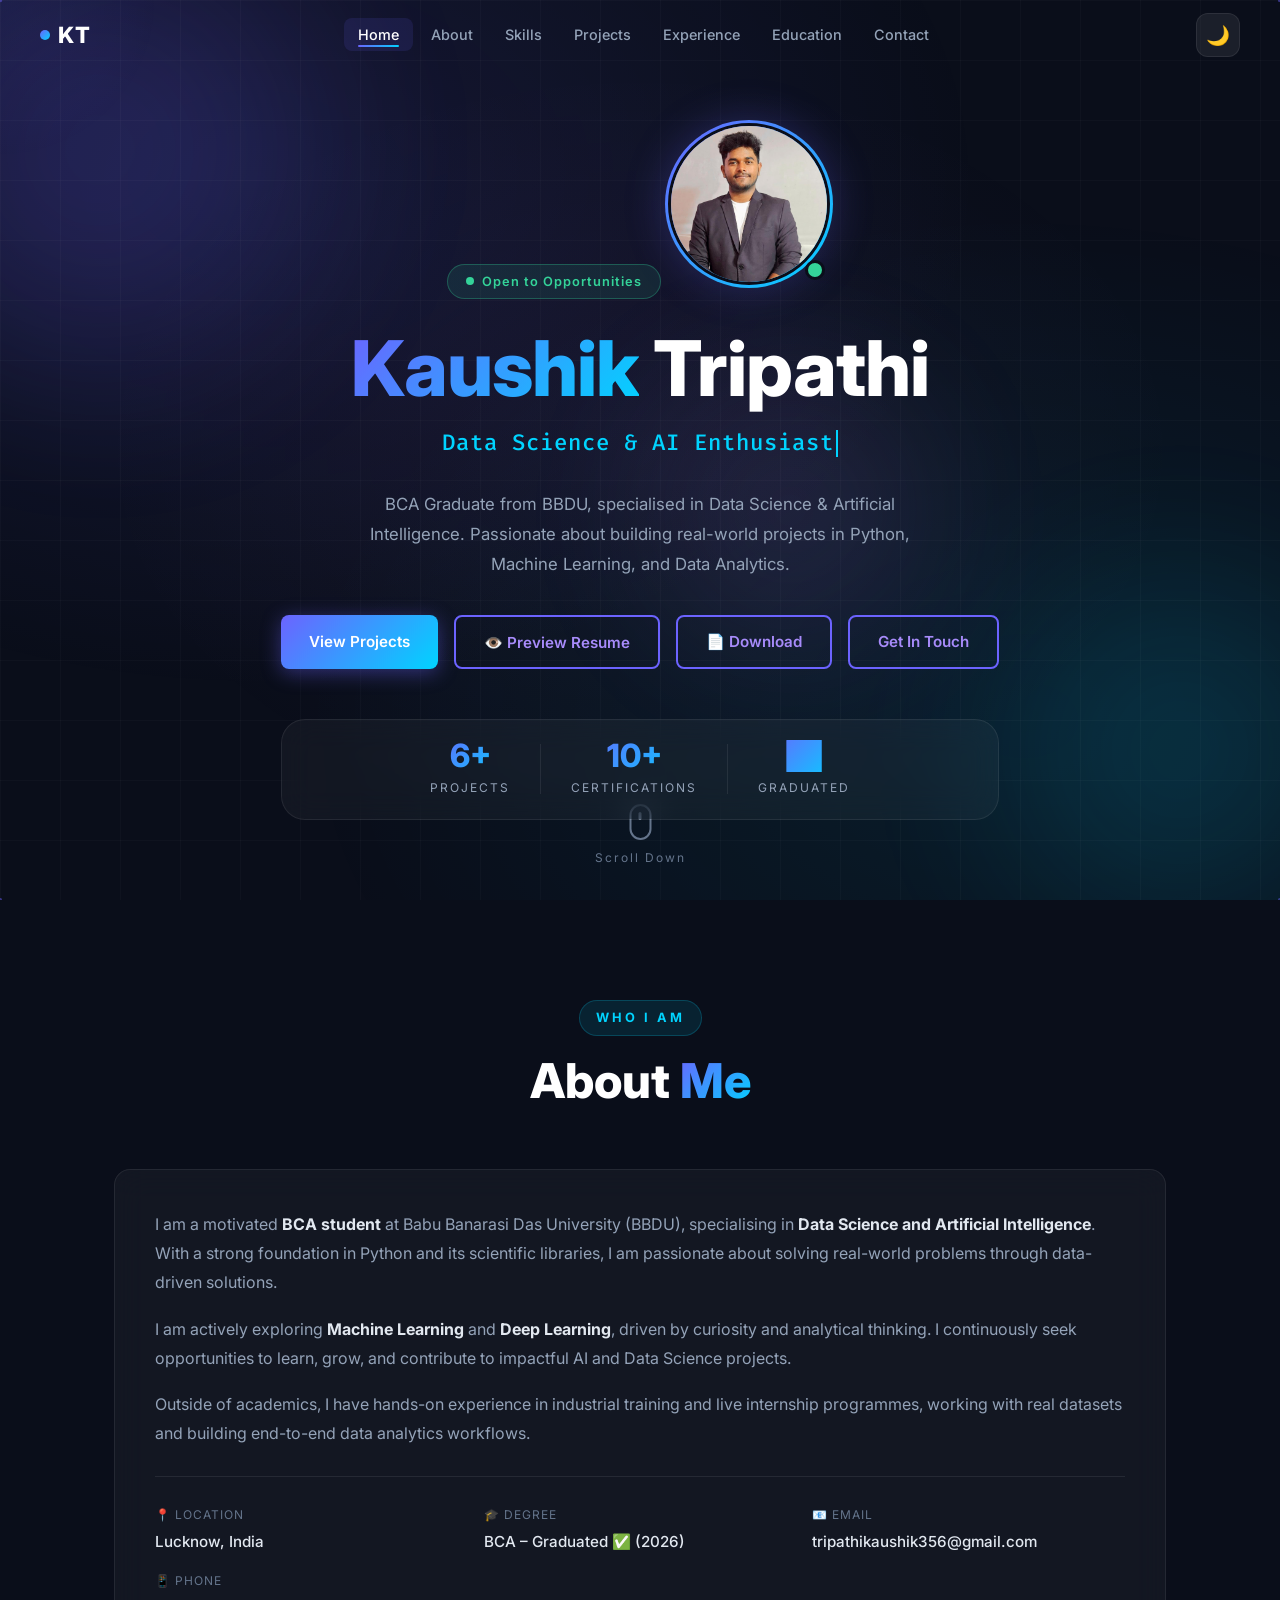
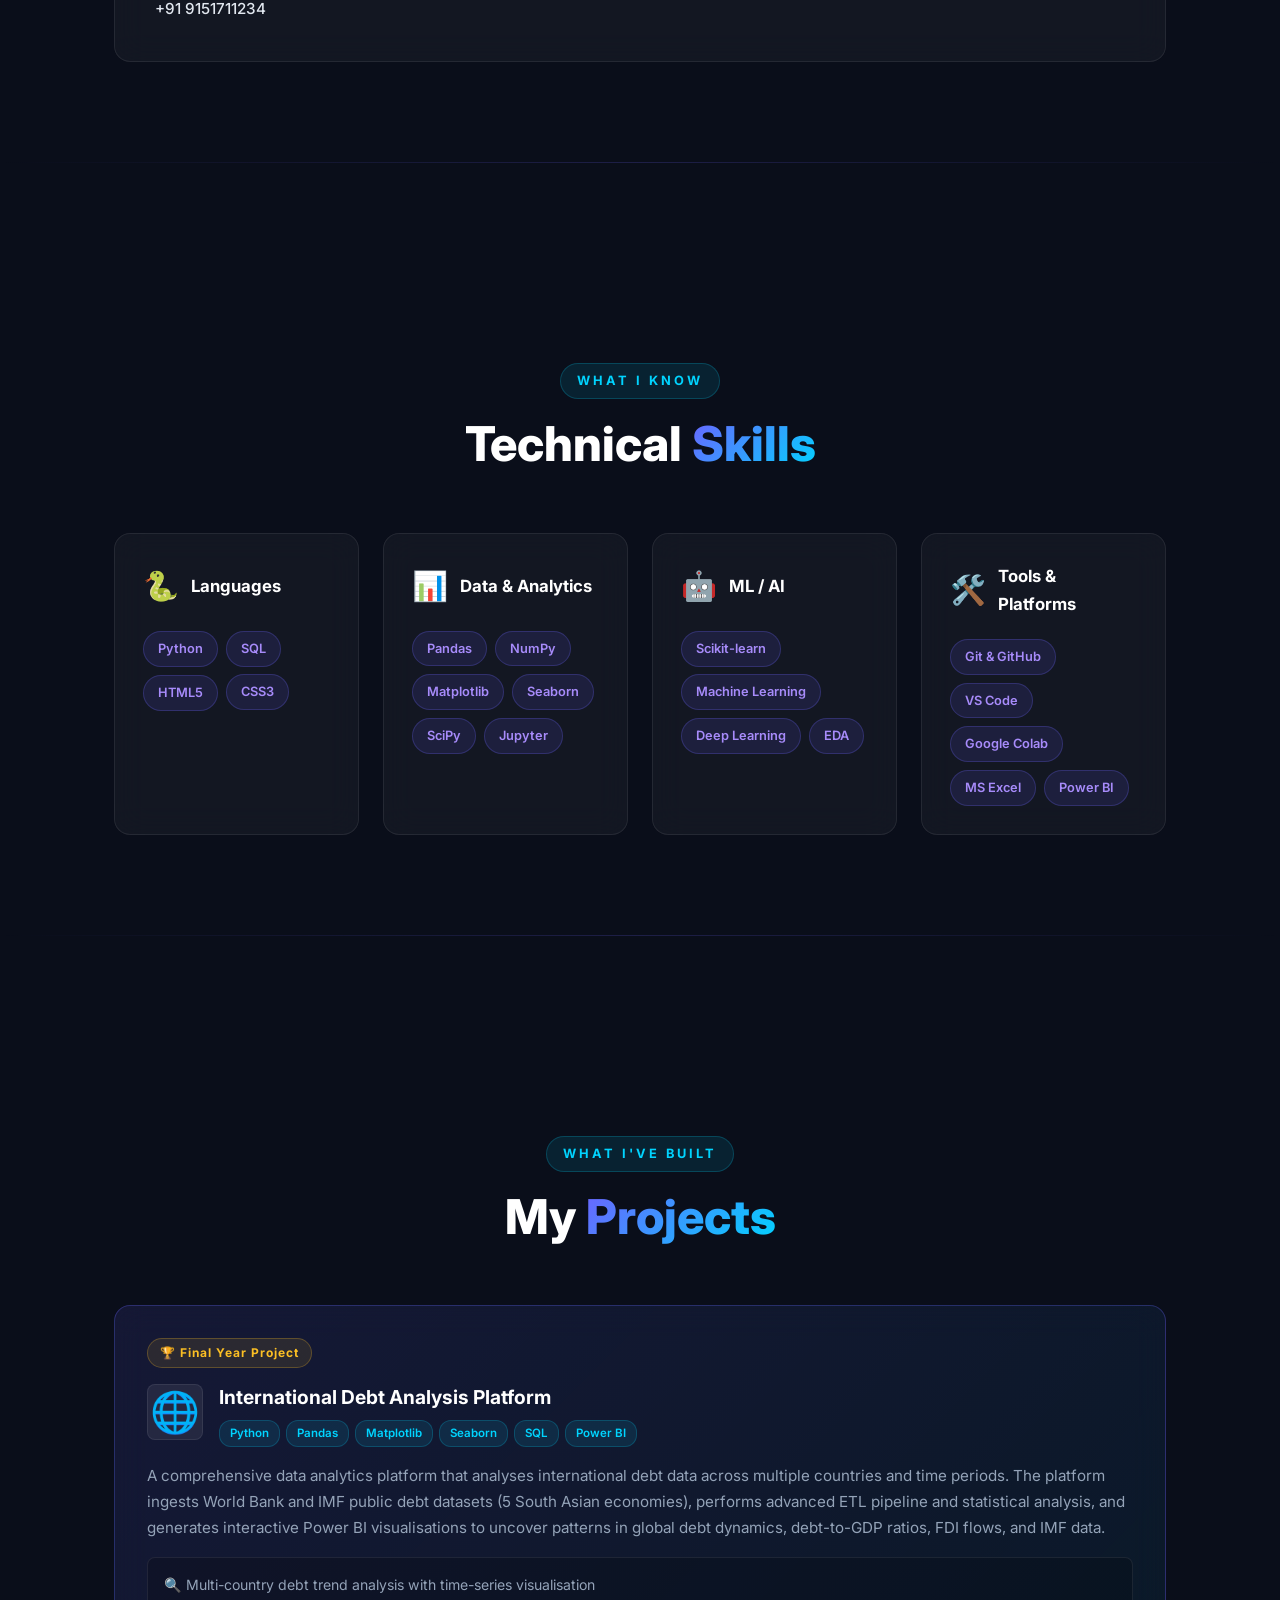
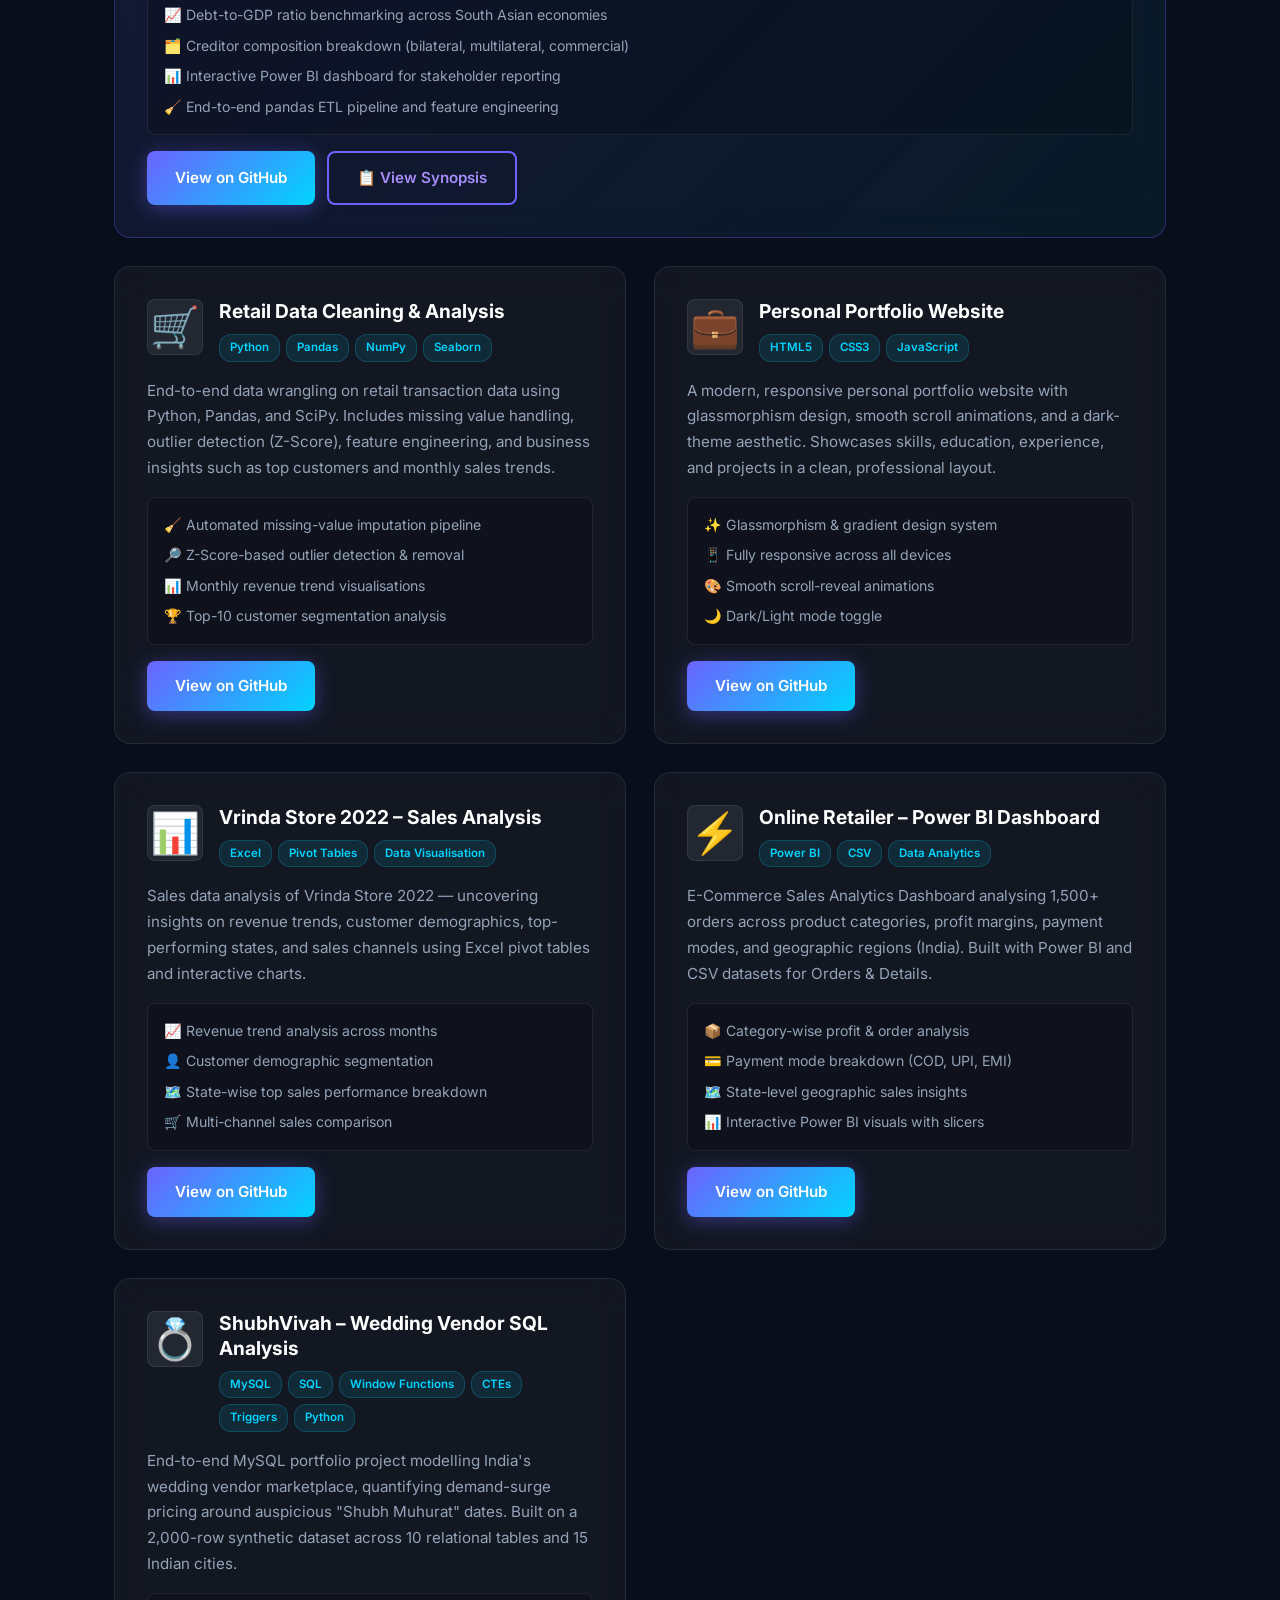
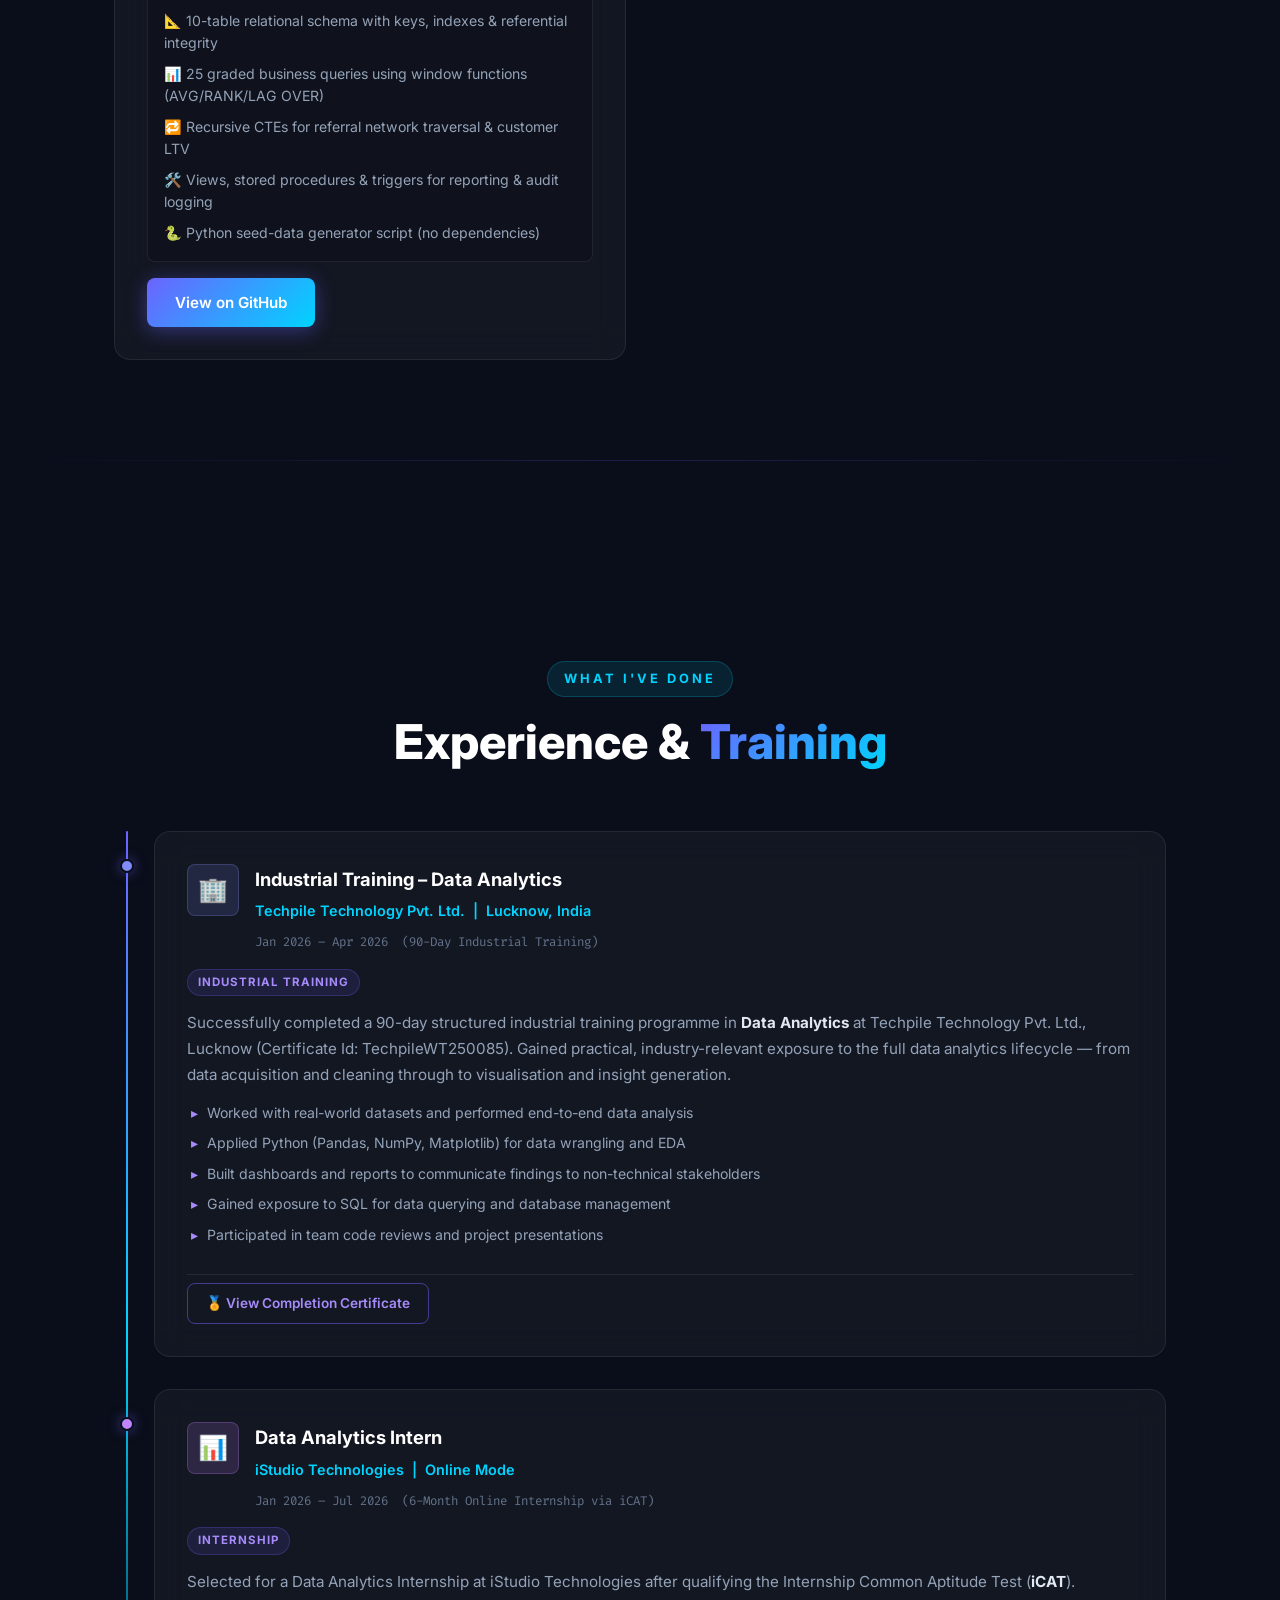
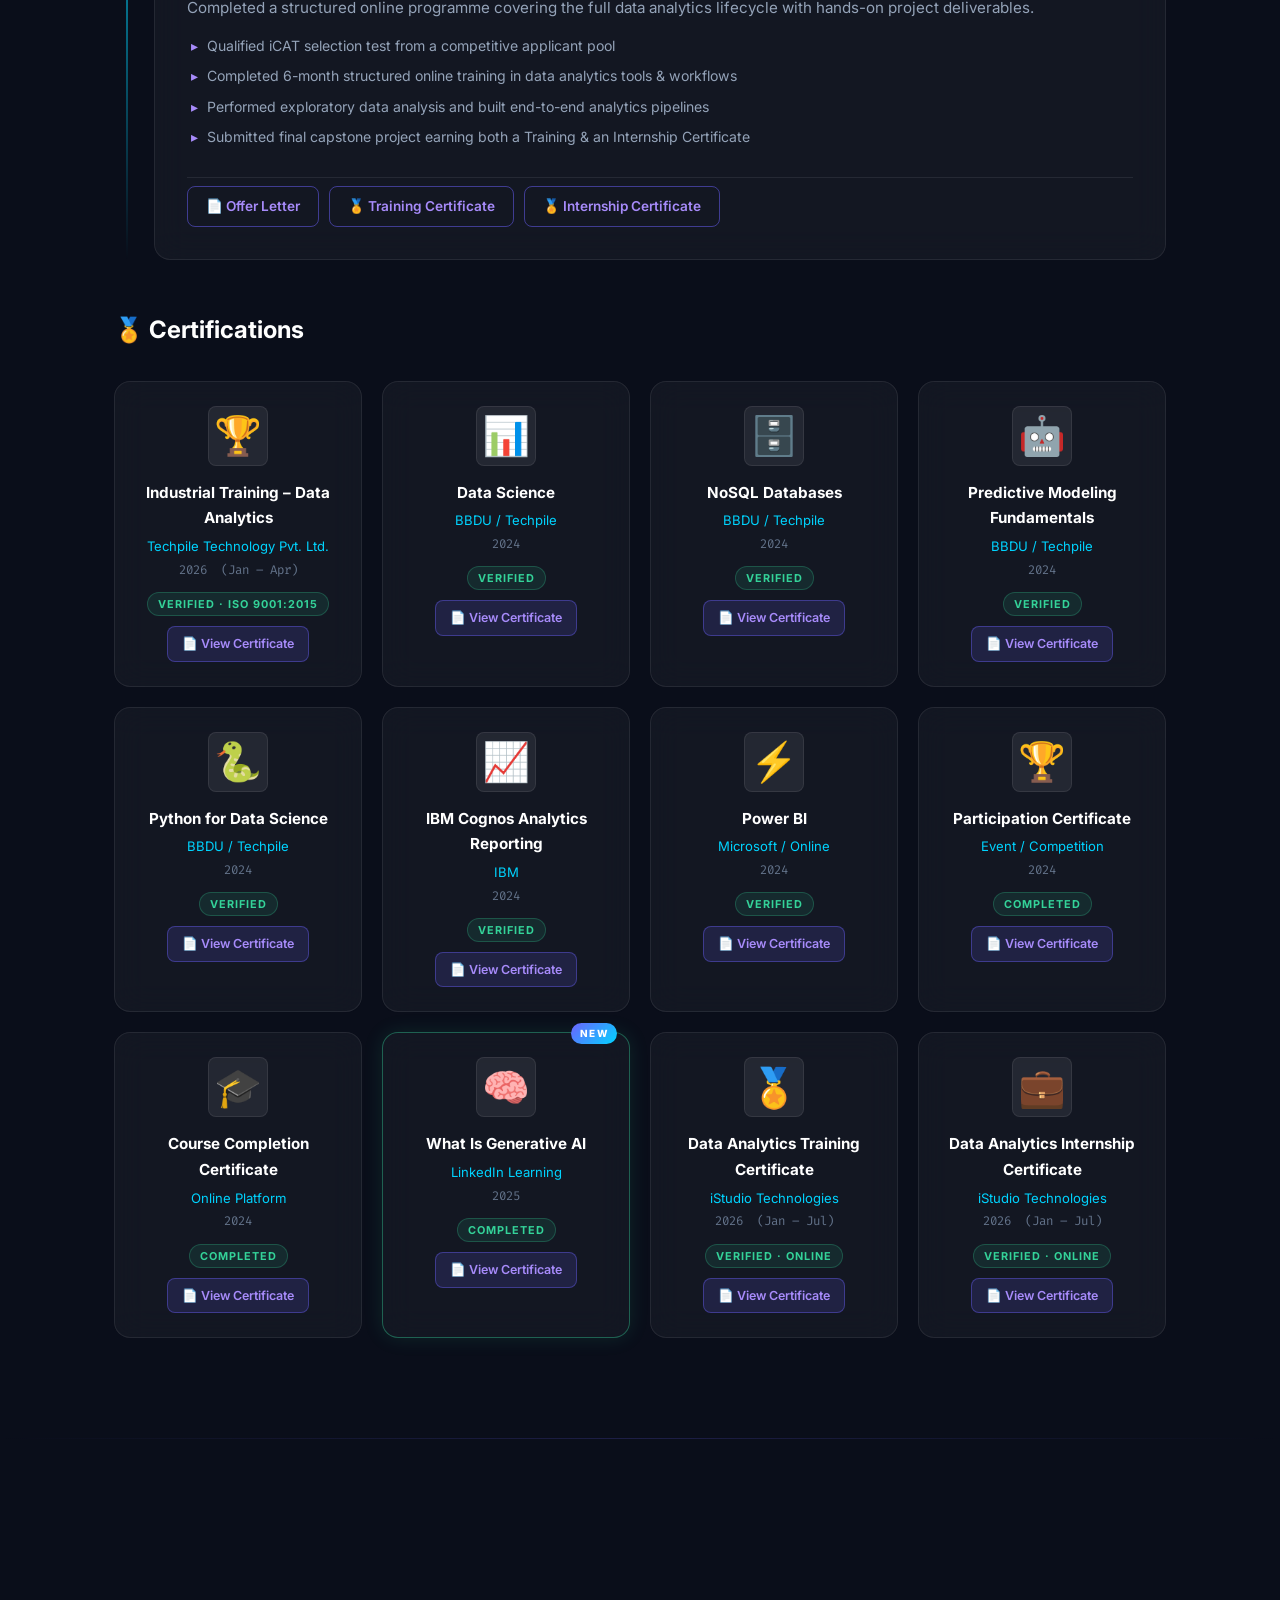
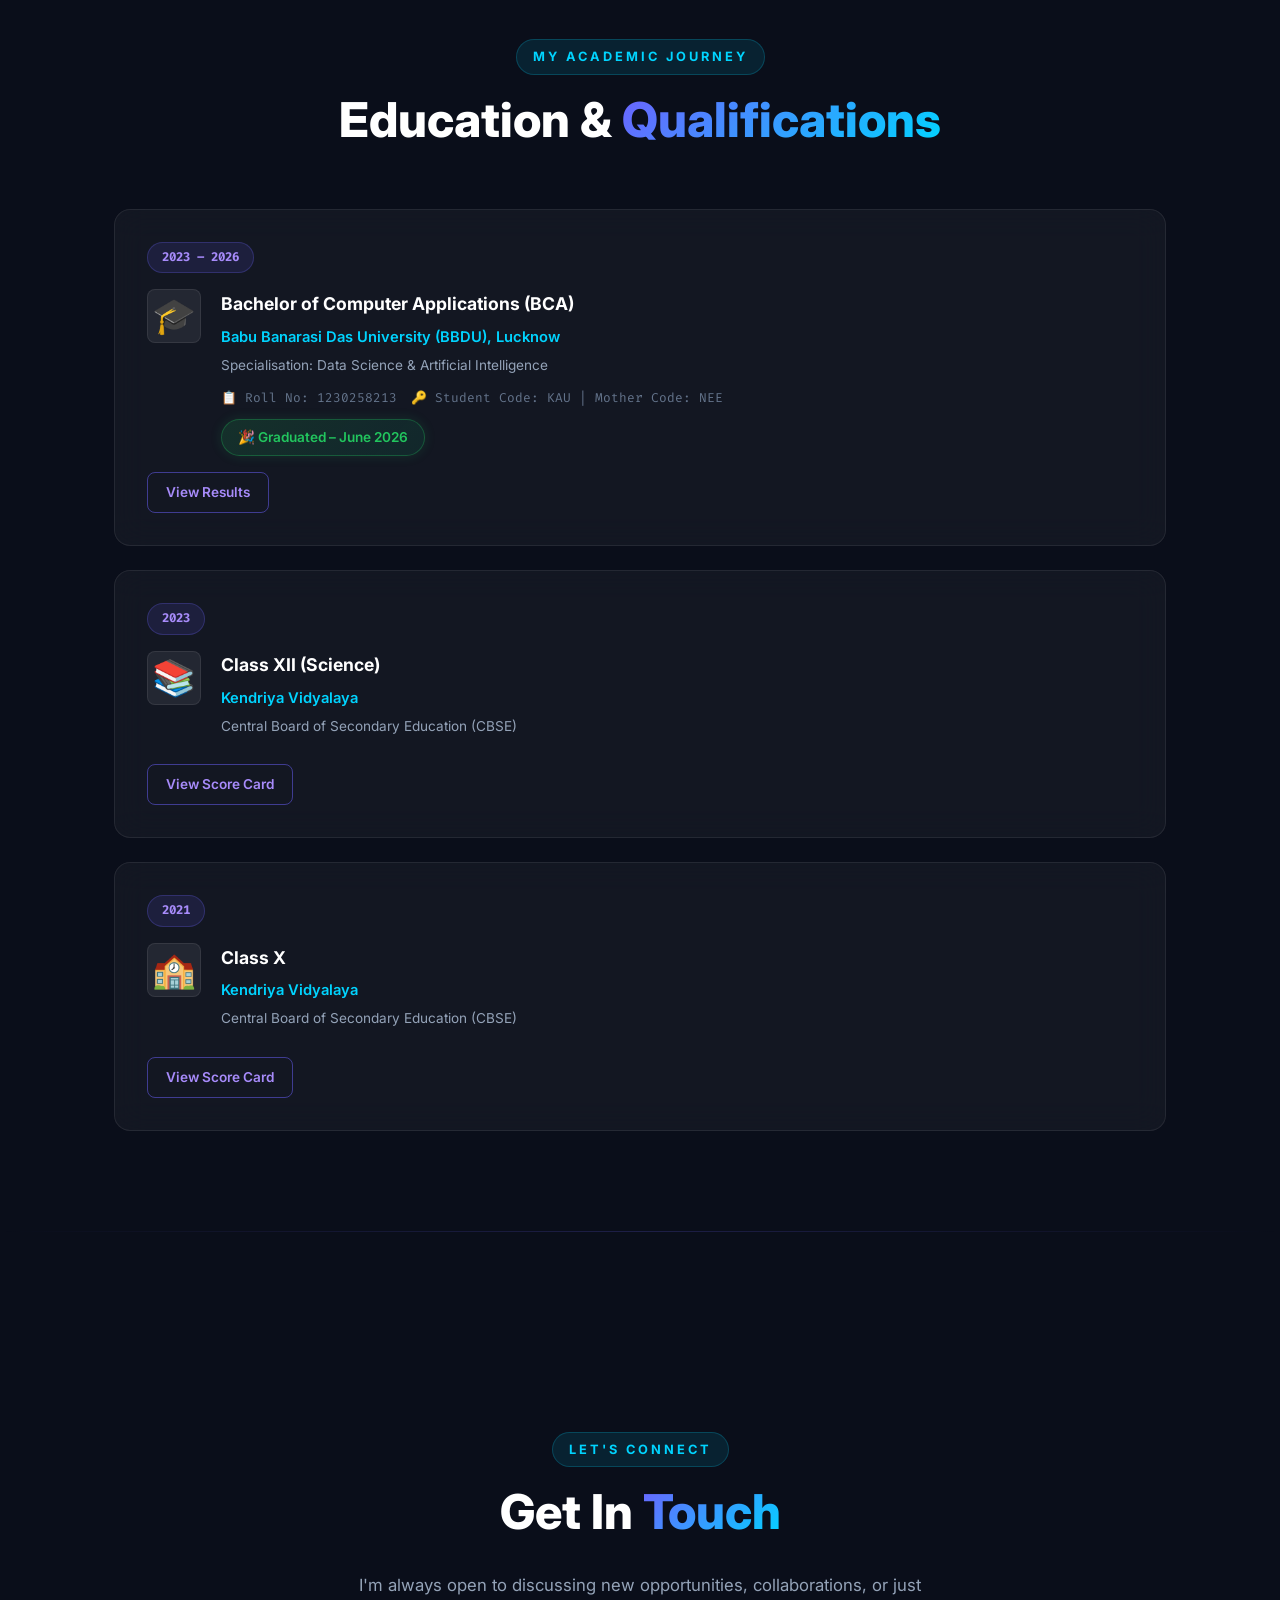
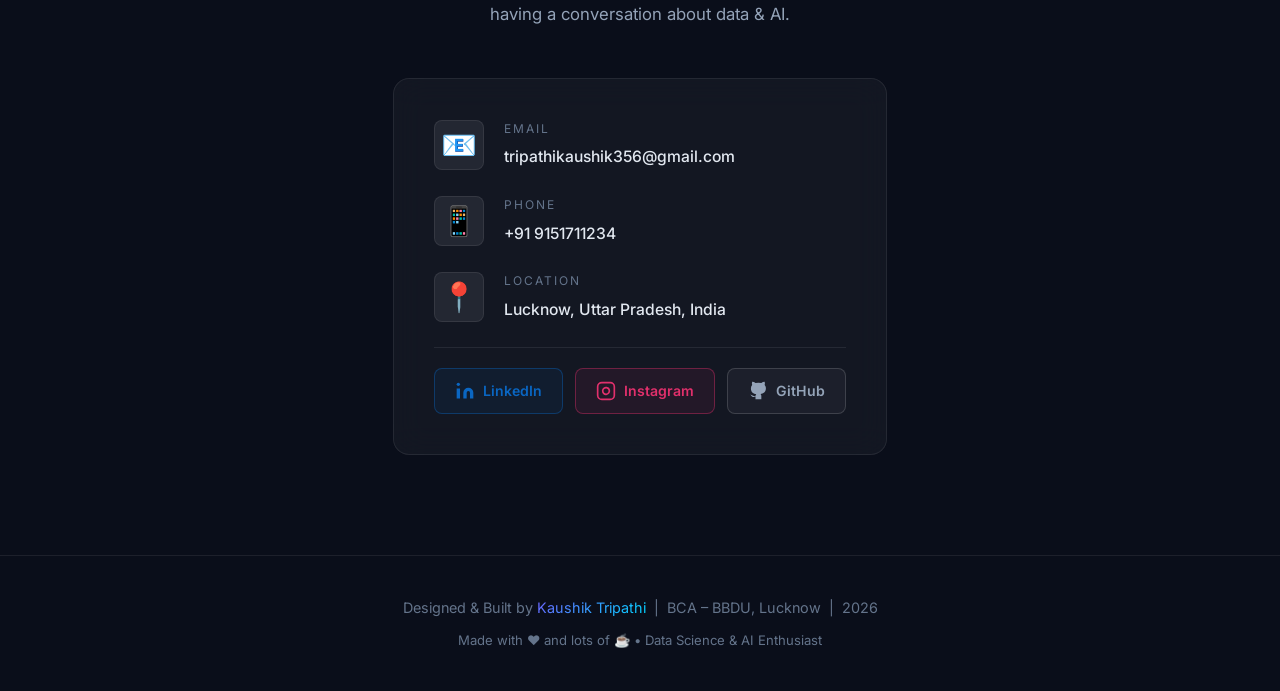
==== commit ec4d18c0: "feat: add ShubhVivah SQL project, PDF resume preview modal, update resume to PDF" ====
--- a/index.html
+++ b/index.html
@@ -13,6 +13,245 @@
         href="https://fonts.googleapis.com/css2?family=Inter:wght@300;400;500;600;700;800&family=Fira+Code:wght@400;500&display=swap"
         rel="stylesheet">
     <link rel="stylesheet" href="style.css">
+    <style>
+        /* ========== RESUME PREVIEW MODAL ========== */
+        #resumeModal {
+            display: none;
+            position: fixed;
+            inset: 0;
+            z-index: 10000;
+            background: rgba(8, 8, 20, 0.85);
+            backdrop-filter: blur(18px);
+            -webkit-backdrop-filter: blur(18px);
+            align-items: center;
+            justify-content: center;
+            padding: 20px;
+            animation: modalFadeIn 0.3s ease;
+        }
+
+        #resumeModal.active {
+            display: flex;
+        }
+
+        @keyframes modalFadeIn {
+            from {
+                opacity: 0;
+            }
+
+            to {
+                opacity: 1;
+            }
+        }
+
+        .resume-modal-box {
+            position: relative;
+            width: 100%;
+            max-width: 860px;
+            height: 90vh;
+            background: linear-gradient(135deg, rgba(20, 20, 45, 0.95) 0%, rgba(15, 15, 35, 0.98) 100%);
+            border: 1px solid rgba(139, 92, 246, 0.3);
+            border-radius: 20px;
+            box-shadow: 0 30px 80px rgba(0, 0, 0, 0.6), 0 0 0 1px rgba(139, 92, 246, 0.1), inset 0 1px 0 rgba(255, 255, 255, 0.05);
+            display: flex;
+            flex-direction: column;
+            overflow: hidden;
+            animation: modalSlideUp 0.35s cubic-bezier(0.34, 1.56, 0.64, 1);
+        }
+
+        @keyframes modalSlideUp {
+            from {
+                opacity: 0;
+                transform: translateY(40px) scale(0.96);
+            }
+
+            to {
+                opacity: 1;
+                transform: translateY(0) scale(1);
+            }
+        }
+
+        .resume-modal-header {
+            display: flex;
+            align-items: center;
+            justify-content: space-between;
+            padding: 18px 24px;
+            border-bottom: 1px solid rgba(139, 92, 246, 0.2);
+            background: rgba(139, 92, 246, 0.05);
+            flex-shrink: 0;
+        }
+
+        .resume-modal-title {
+            display: flex;
+            align-items: center;
+            gap: 10px;
+        }
+
+        .resume-modal-title .modal-icon {
+            width: 36px;
+            height: 36px;
+            background: linear-gradient(135deg, #8b5cf6, #6366f1);
+            border-radius: 8px;
+            display: flex;
+            align-items: center;
+            justify-content: center;
+            font-size: 1rem;
+        }
+
+        .resume-modal-title h3 {
+            font-size: 1rem;
+            font-weight: 600;
+            color: #e2e8f0;
+            margin: 0;
+        }
+
+        .resume-modal-title p {
+            font-size: 0.75rem;
+            color: rgba(226, 232, 240, 0.5);
+            margin: 0;
+        }
+
+        .resume-modal-actions {
+            display: flex;
+            align-items: center;
+            gap: 10px;
+        }
+
+        .resume-btn-download {
+            display: inline-flex;
+            align-items: center;
+            gap: 6px;
+            padding: 8px 18px;
+            background: linear-gradient(135deg, #8b5cf6, #6366f1);
+            color: #fff;
+            border: none;
+            border-radius: 8px;
+            font-size: 0.82rem;
+            font-weight: 600;
+            cursor: pointer;
+            text-decoration: none;
+            transition: opacity 0.2s, transform 0.2s;
+        }
+
+        .resume-btn-download:hover {
+            opacity: 0.88;
+            transform: translateY(-1px);
+        }
+
+        .resume-modal-close {
+            width: 36px;
+            height: 36px;
+            display: flex;
+            align-items: center;
+            justify-content: center;
+            background: rgba(255, 255, 255, 0.07);
+            border: 1px solid rgba(255, 255, 255, 0.1);
+            border-radius: 8px;
+            color: #e2e8f0;
+            font-size: 1.1rem;
+            cursor: pointer;
+            transition: background 0.2s, transform 0.2s;
+            line-height: 1;
+        }
+
+        .resume-modal-close:hover {
+            background: rgba(239, 68, 68, 0.2);
+            transform: scale(1.1);
+        }
+
+        .resume-modal-body {
+            flex: 1;
+            position: relative;
+            overflow: hidden;
+        }
+
+        .resume-modal-body iframe {
+            width: 100%;
+            height: 100%;
+            border: none;
+        }
+
+        .resume-modal-loading {
+            position: absolute;
+            inset: 0;
+            display: flex;
+            flex-direction: column;
+            align-items: center;
+            justify-content: center;
+            gap: 16px;
+            color: rgba(226, 232, 240, 0.7);
+            font-size: 0.9rem;
+            pointer-events: none;
+        }
+
+        .resume-modal-loading .spinner {
+            width: 40px;
+            height: 40px;
+            border: 3px solid rgba(139, 92, 246, 0.2);
+            border-top-color: #8b5cf6;
+            border-radius: 50%;
+            animation: spin 0.8s linear infinite;
+        }
+
+        @keyframes spin {
+            to {
+                transform: rotate(360deg);
+            }
+        }
+
+        .resume-offline-msg {
+            position: absolute;
+            inset: 0;
+            display: none;
+            flex-direction: column;
+            align-items: center;
+            justify-content: center;
+            gap: 16px;
+            padding: 32px;
+            text-align: center;
+        }
+
+        .resume-offline-msg .offline-icon {
+            font-size: 3rem;
+        }
+
+        .resume-offline-msg h4 {
+            color: #e2e8f0;
+            margin: 0;
+            font-size: 1.1rem;
+        }
+
+        .resume-offline-msg p {
+            color: rgba(226, 232, 240, 0.55);
+            font-size: 0.85rem;
+            margin: 0;
+            max-width: 360px;
+        }
+
+        .resume-offline-msg .offline-hint {
+            display: inline-block;
+            padding: 10px 20px;
+            background: rgba(139, 92, 246, 0.12);
+            border: 1px solid rgba(139, 92, 246, 0.3);
+            border-radius: 10px;
+            color: #a78bfa;
+            font-size: 0.8rem;
+        }
+
+        @media (max-width: 600px) {
+            .resume-modal-box {
+                border-radius: 14px;
+            }
+
+            .resume-modal-header {
+                padding: 14px 16px;
+            }
+
+            .resume-btn-download {
+                padding: 7px 12px;
+                font-size: 0.78rem;
+            }
+        }
+    </style>
 </head>
 
 <body>
@@ -81,13 +320,15 @@
             </p>
             <div class="hero-cta">
                 <a href="#projects" class="btn btn-primary" id="heroViewProjects">View Projects</a>
-                <a href="Kaushik_Tripathi_Data_Analyst_Resume.docx" download class="btn btn-outline" id="heroResume">📄
-                    Download Resume</a>
+                <button class="btn btn-outline" id="heroResumePreview" onclick="openResumeModal()">👁️ Preview
+                    Resume</button>
+                <a href="Kaushik_Tripathi_Data_Analyst_Resume.pdf" download class="btn btn-outline" id="heroResume">📄
+                    Download</a>
                 <a href="#contact" class="btn btn-outline" id="heroContact">Get In Touch</a>
             </div>
             <div class="hero-stats">
                 <div class="stat-item">
-                    <span class="stat-num" data-count="5">0</span>
+                    <span class="stat-num" data-count="6">0</span>
                     <span class="stat-label">Projects</span>
                 </div>
                 <div class="stat-divider"></div>
@@ -387,6 +628,40 @@
                     <div class="project-links">
                         <a href="https://github.com/Kaushikkkkkk250106/Online-Retailer-Dashboard" target="_blank"
                             class="btn btn-primary" id="projectOnlineRetailerGithub">View on GitHub</a>
+                    </div>
+                </div>
+
+                <!-- Project 6: ShubhVivah SQL Project -->
+                <div class="project-card glass-card" id="projectShubhVivah">
+                    <div class="project-header">
+                        <div class="project-icon">💍</div>
+                        <div class="project-meta">
+                            <h3>ShubhVivah – Wedding Vendor SQL Analysis</h3>
+                            <div class="project-tags">
+                                <span class="ptag">MySQL</span>
+                                <span class="ptag">SQL</span>
+                                <span class="ptag">Window Functions</span>
+                                <span class="ptag">CTEs</span>
+                                <span class="ptag">Triggers</span>
+                                <span class="ptag">Python</span>
+                            </div>
+                        </div>
+                    </div>
+                    <p class="project-desc">
+                        End-to-end MySQL portfolio project modelling India's wedding vendor marketplace,
+                        quantifying demand-surge pricing around auspicious "Shubh Muhurat" dates.
+                        Built on a 2,000-row synthetic dataset across 10 relational tables and 15 Indian cities.
+                    </p>
+                    <ul class="project-highlights">
+                        <li>📐 10-table relational schema with keys, indexes &amp; referential integrity</li>
+                        <li>📊 25 graded business queries using window functions (AVG/RANK/LAG OVER)</li>
+                        <li>🔁 Recursive CTEs for referral network traversal &amp; customer LTV</li>
+                        <li>🛠️ Views, stored procedures &amp; triggers for reporting &amp; audit logging</li>
+                        <li>🐍 Python seed-data generator script (no dependencies)</li>
+                    </ul>
+                    <div class="project-links">
+                        <a href="https://github.com/Kaushikkkkkk250106/shubhvivah_sql_project" target="_blank"
+                            class="btn btn-primary" id="projectShubhVivahGithub">View on GitHub</a>
                     </div>
                 </div>
 
@@ -1108,7 +1383,78 @@
                 card.style.transform = '';
             });
         });
+        // ======================================================
+        // RESUME PREVIEW MODAL  (PDF — native browser renderer)
+        // ======================================================
+        const RESUME_FILE = 'Kaushik_Tripathi_Data_Analyst_Resume.pdf';
+
+        function openResumeModal() {
+            const modal = document.getElementById('resumeModal');
+            const iframe = document.getElementById('resumeFrame');
+            const loading = document.getElementById('resumeLoading');
+
+            modal.classList.add('active');
+            document.body.style.overflow = 'hidden';
+
+            // PDFs render natively in the browser — works both locally and hosted
+            loading.style.display = 'flex';
+            iframe.style.display = 'block';
+            iframe.src = RESUME_FILE + '#toolbar=1&view=FitH';
+            iframe.onload = () => { loading.style.display = 'none'; };
+        }
+
+        function closeResumeModal() {
+            const modal = document.getElementById('resumeModal');
+            modal.classList.remove('active');
+            document.body.style.overflow = '';
+            // Clear iframe to stop any loading
+            const iframe = document.getElementById('resumeFrame');
+            iframe.src = '';
+        }
+
+        // Close on backdrop click
+        document.getElementById('resumeModal').addEventListener('click', function (e) {
+            if (e.target === this) closeResumeModal();
+        });
+
+        // Close on Escape key
+        document.addEventListener('keydown', e => {
+            if (e.key === 'Escape') closeResumeModal();
+        });
     </script>
+
+    <!-- ===== RESUME PREVIEW MODAL ===== -->
+    <div id="resumeModal" role="dialog" aria-modal="true" aria-label="Resume Preview">
+        <div class="resume-modal-box">
+            <div class="resume-modal-header">
+                <div class="resume-modal-title">
+                    <div class="modal-icon">📄</div>
+                    <div>
+                        <h3>Kaushik Tripathi — Resume</h3>
+                        <p>Data Analyst · BCA Graduate · BBDU</p>
+                    </div>
+                </div>
+                <div class="resume-modal-actions">
+                    <a href="Kaushik_Tripathi_Data_Analyst_Resume.pdf" download class="resume-btn-download"
+                        id="modalResumeDownload">
+                        ⬇️ Download PDF
+                    </a>
+                    <button class="resume-modal-close" onclick="closeResumeModal()"
+                        aria-label="Close preview">✕</button>
+                </div>
+            </div>
+            <div class="resume-modal-body">
+                <!-- Loading spinner (shown briefly while PDF renders) -->
+                <div class="resume-modal-loading" id="resumeLoading">
+                    <div class="spinner"></div>
+                    <span>Loading PDF…</span>
+                </div>
+                <!-- Native browser PDF viewer -->
+                <iframe id="resumeFrame" title="Resume Preview" allowfullscreen></iframe>
+            </div>
+        </div>
+    </div>
+
 </body>
 
 </html>
